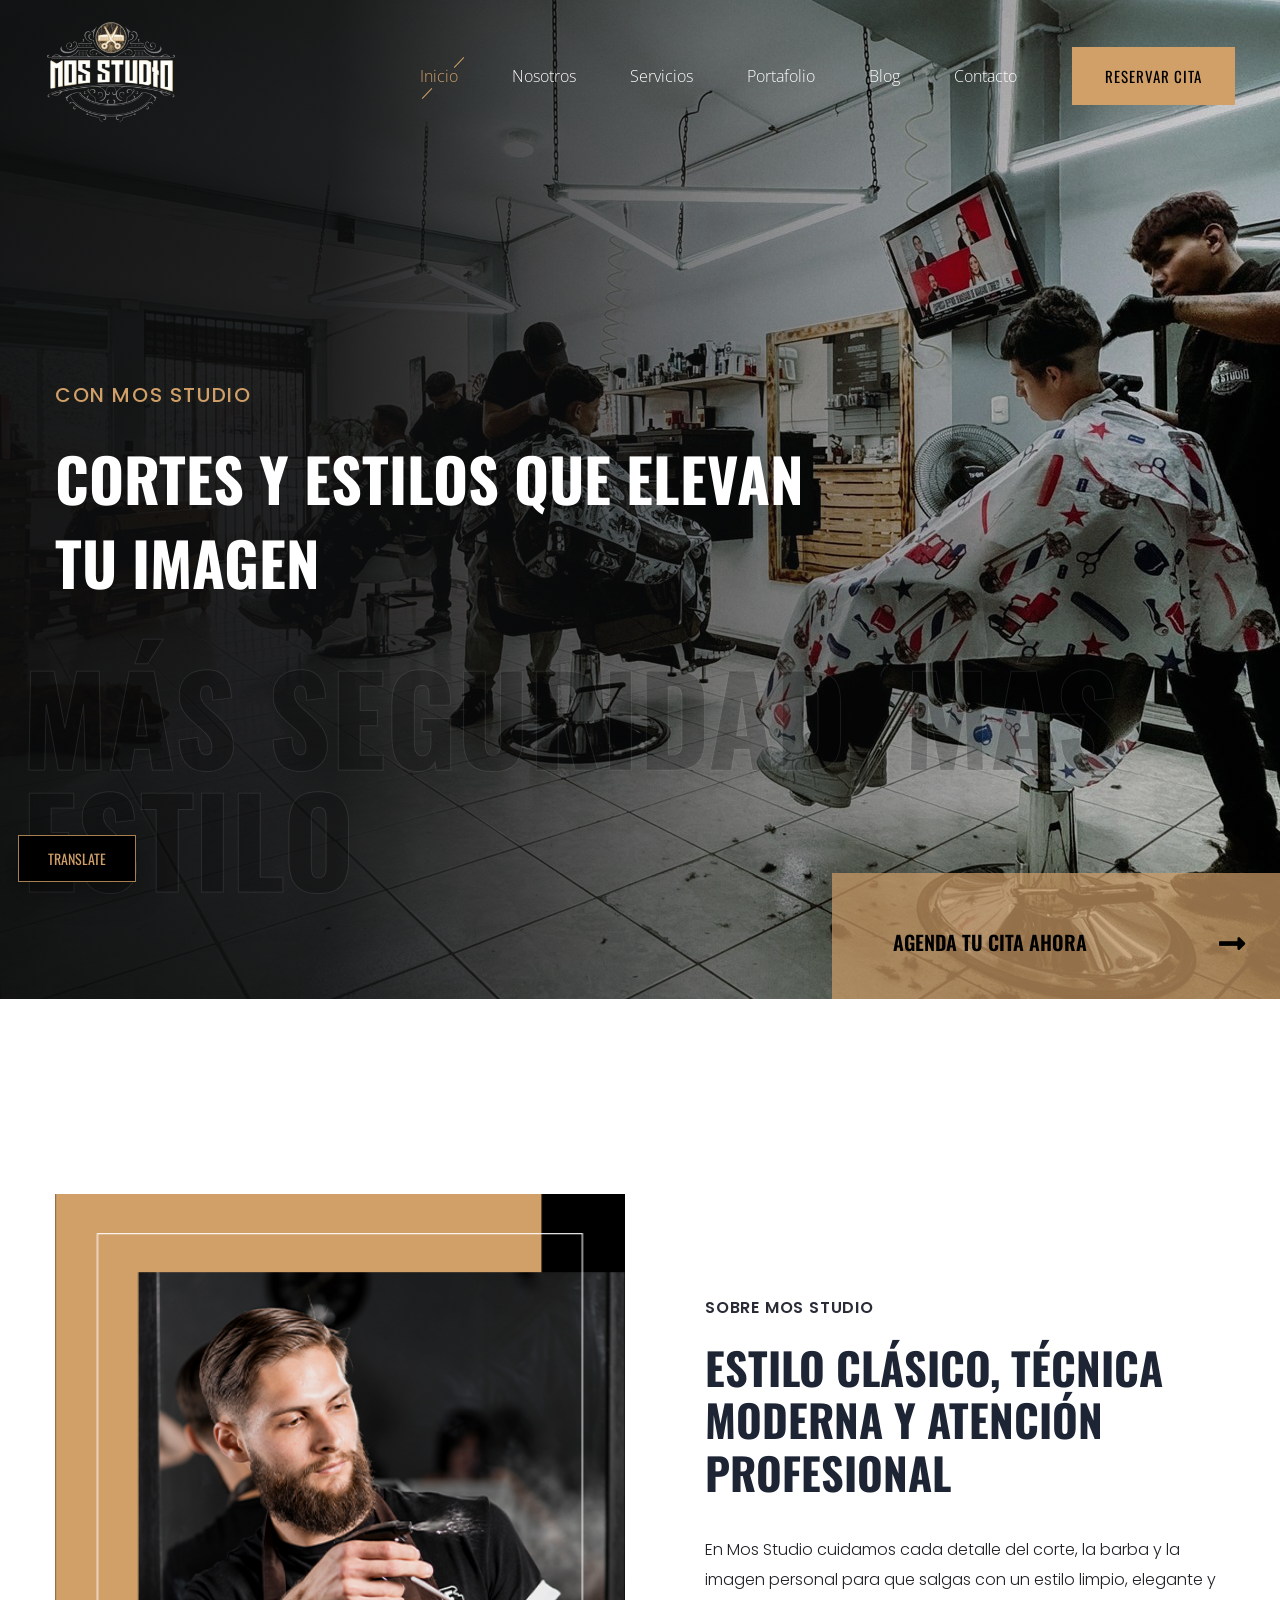
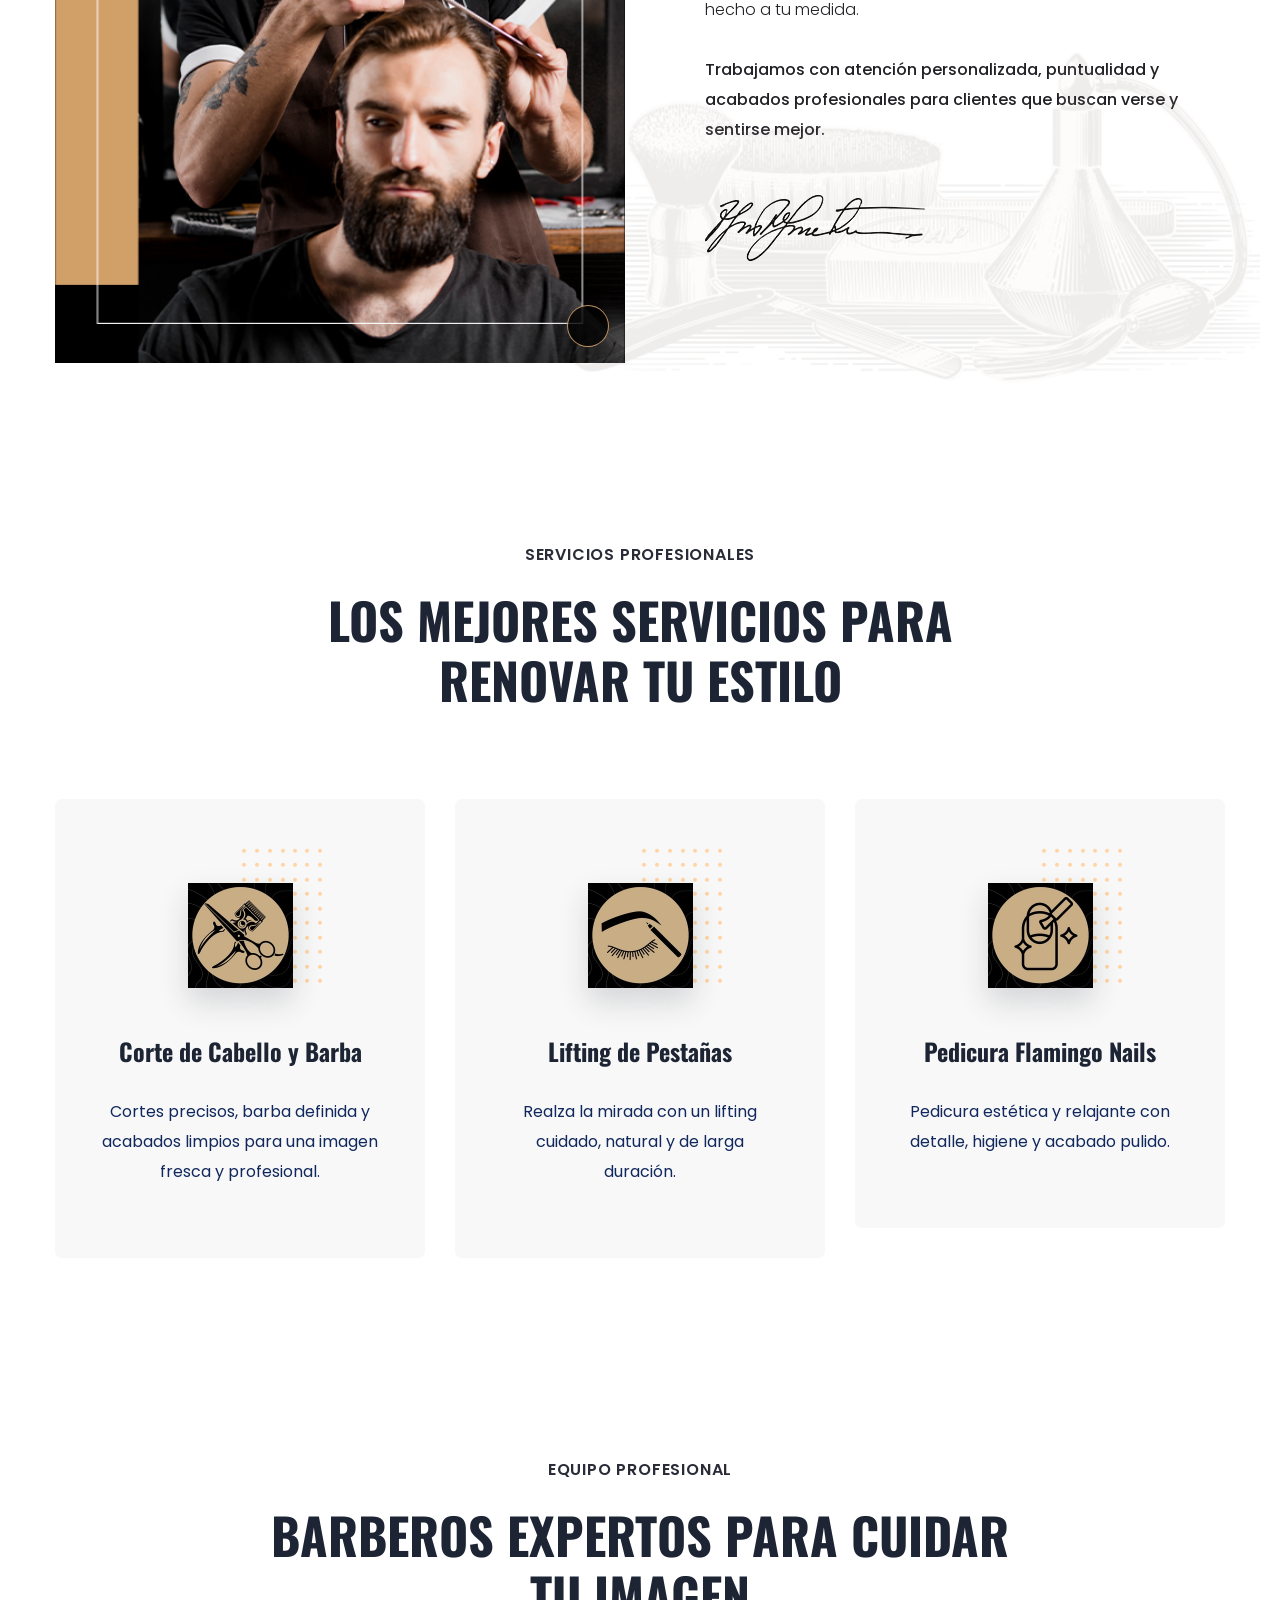
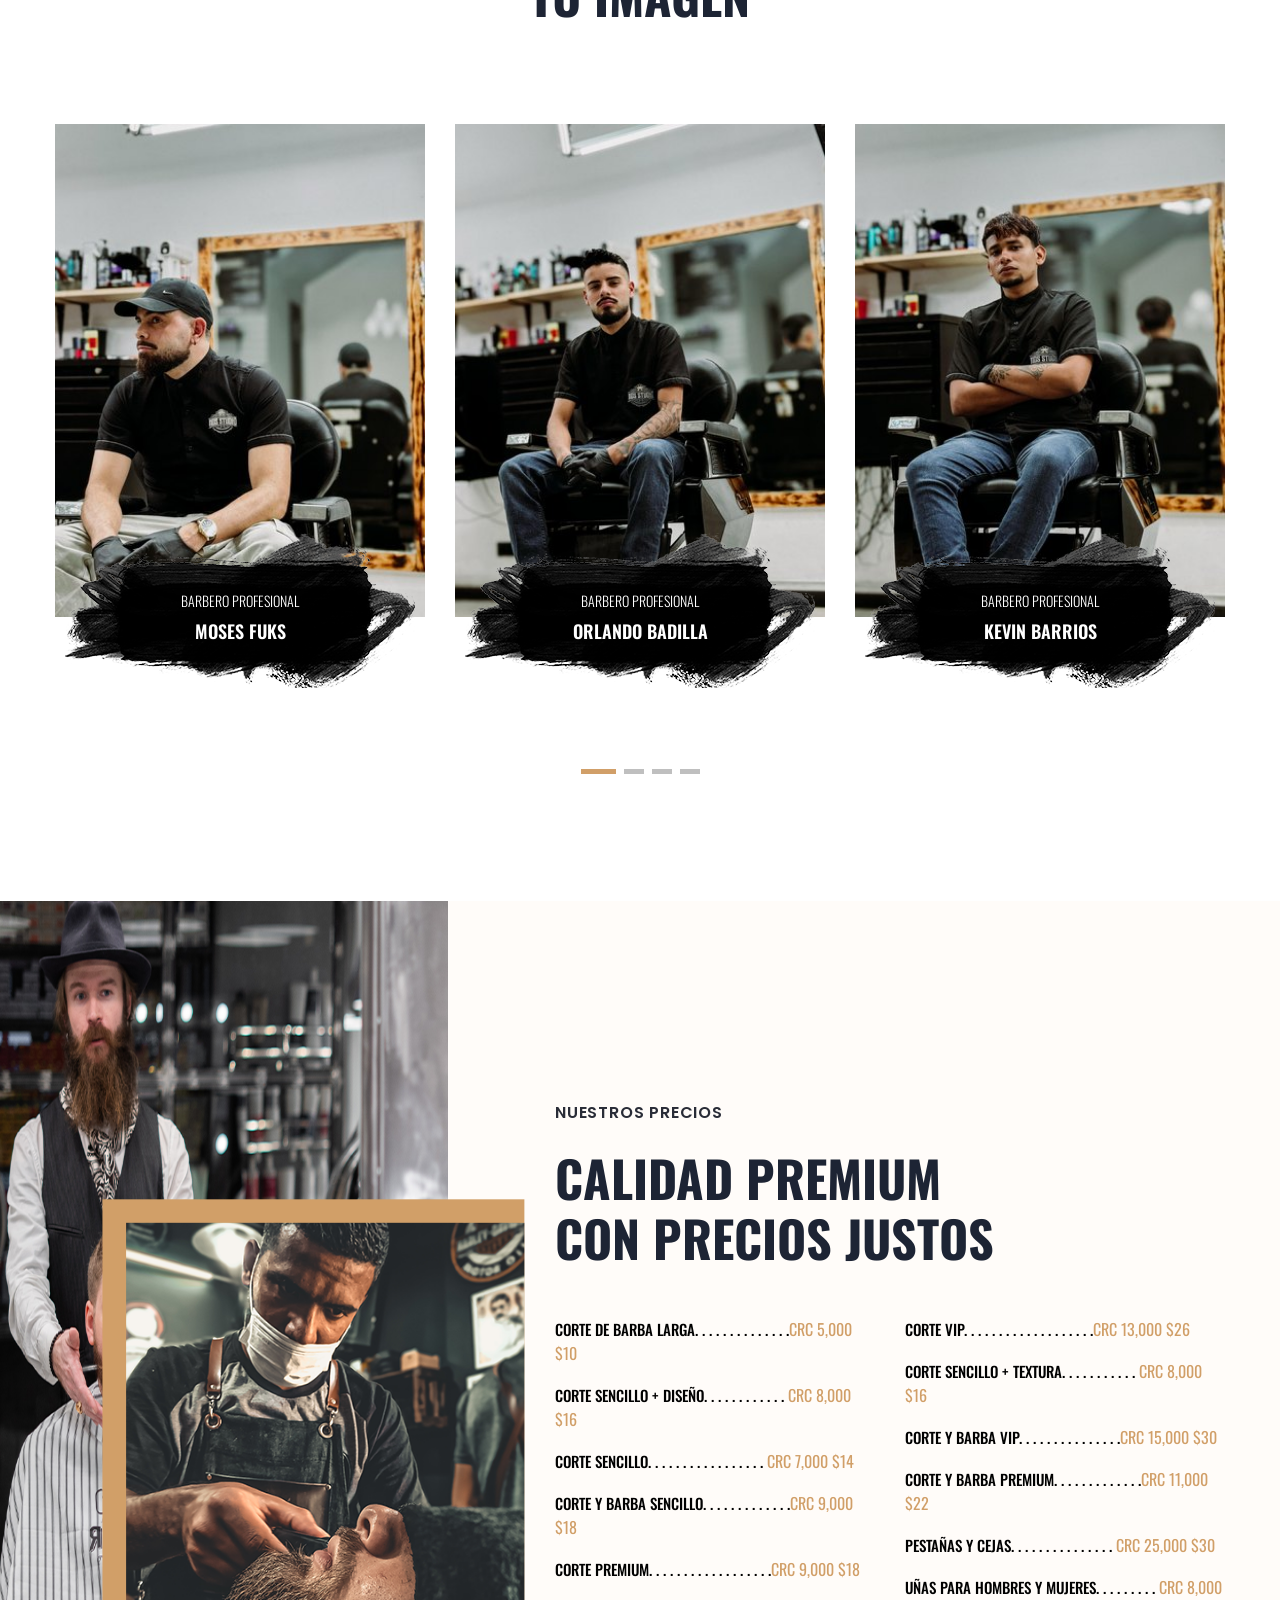
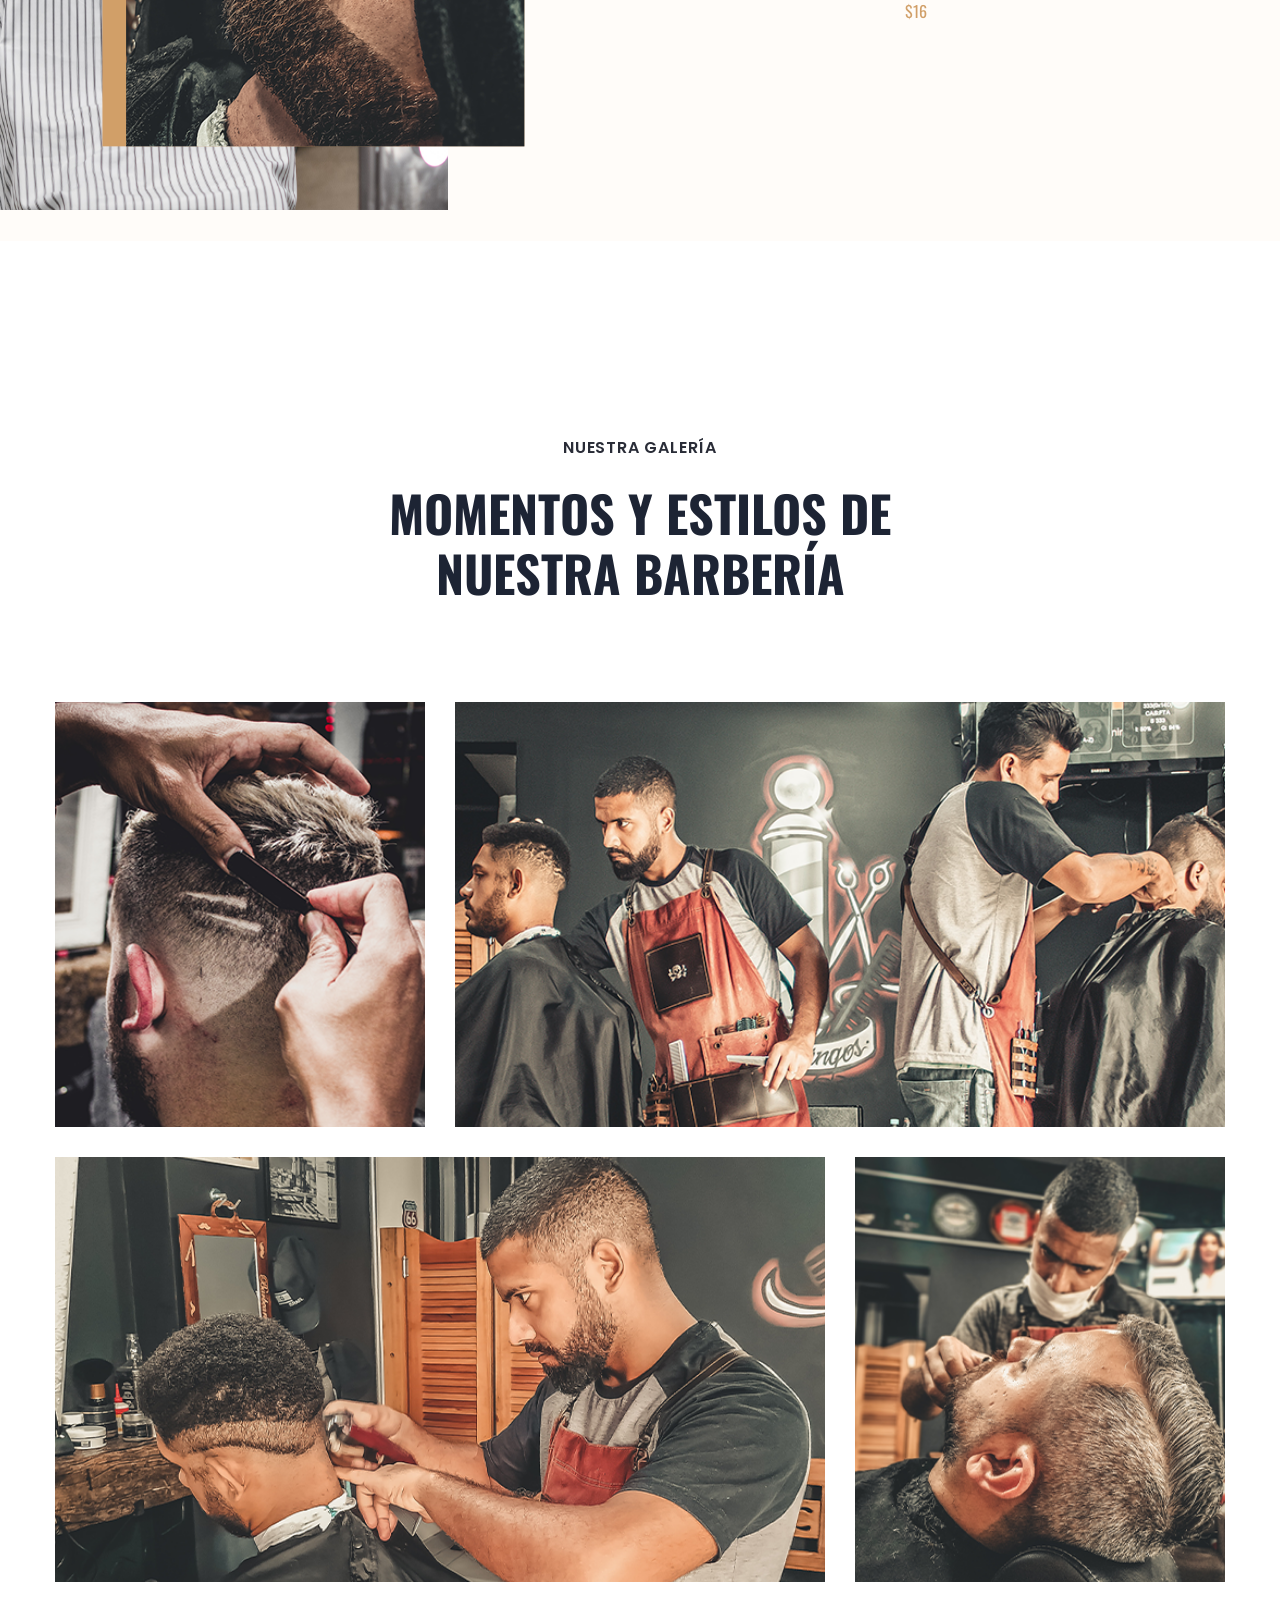
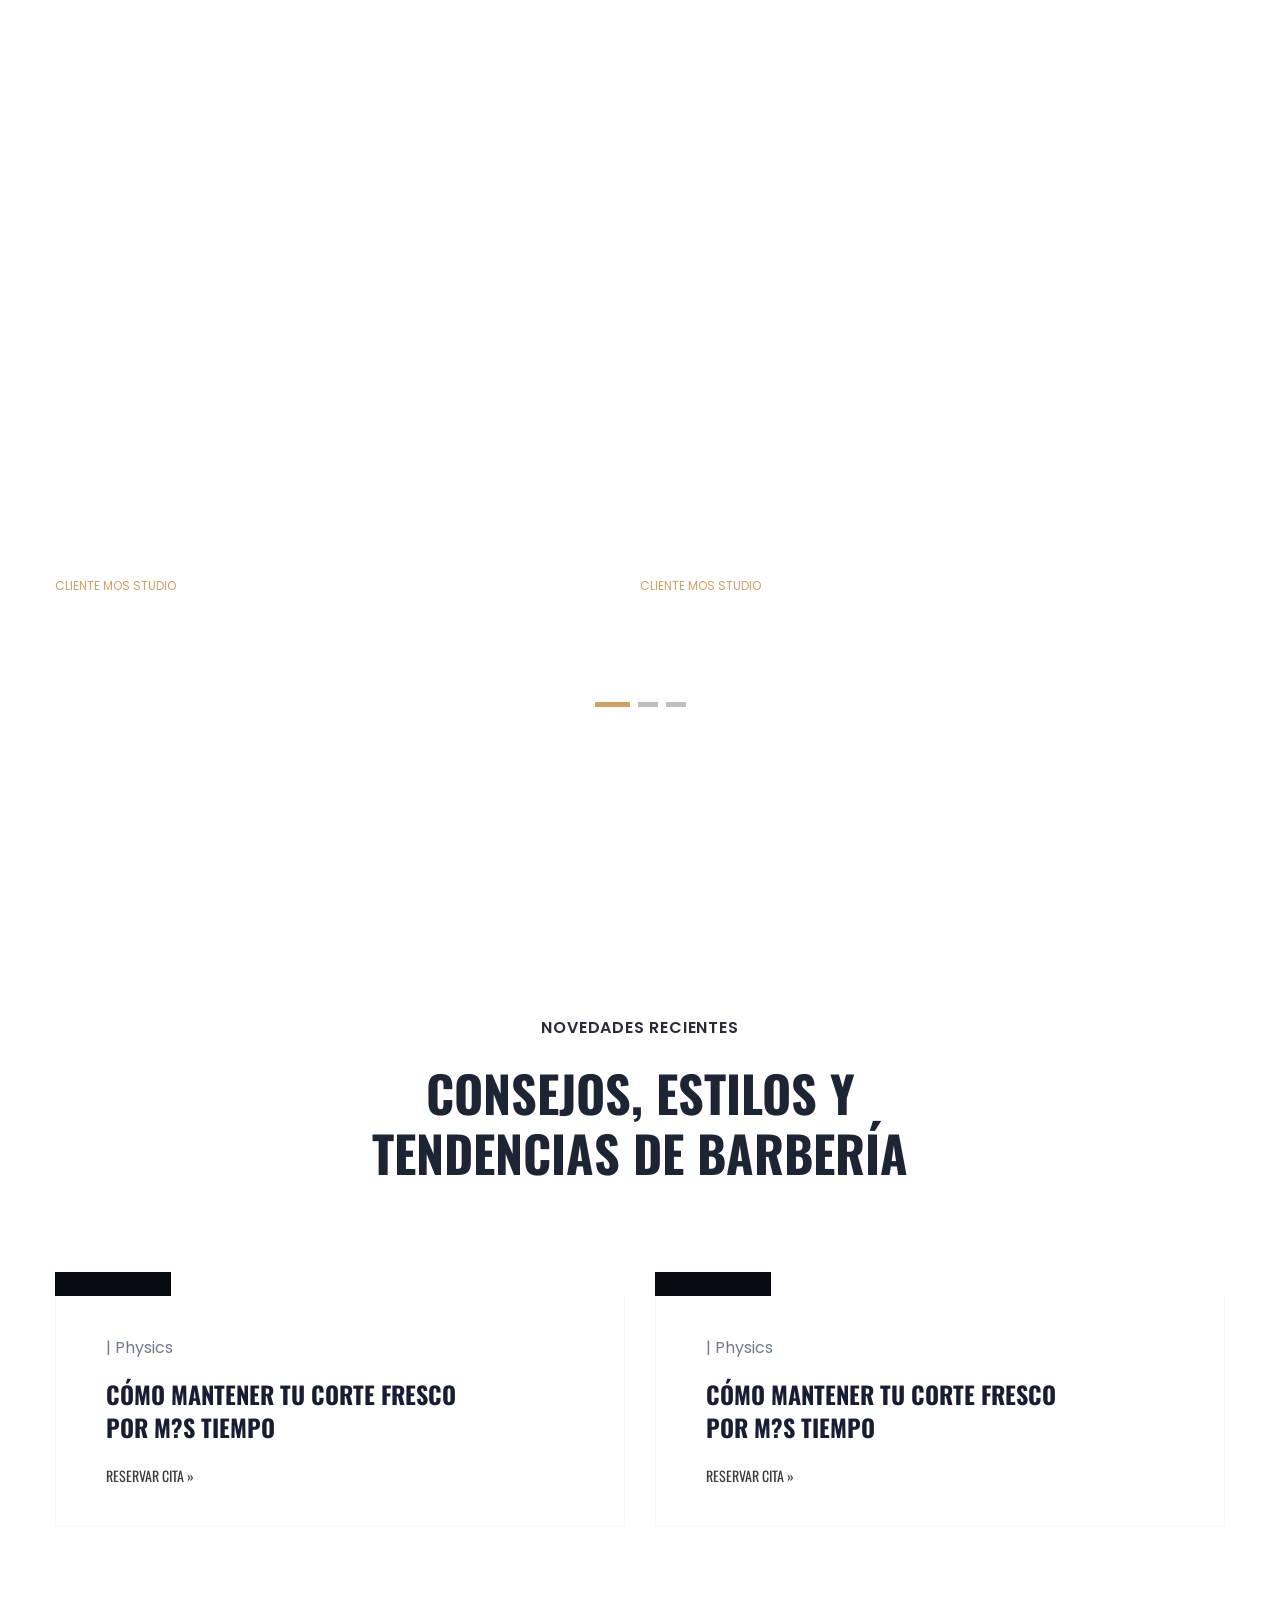
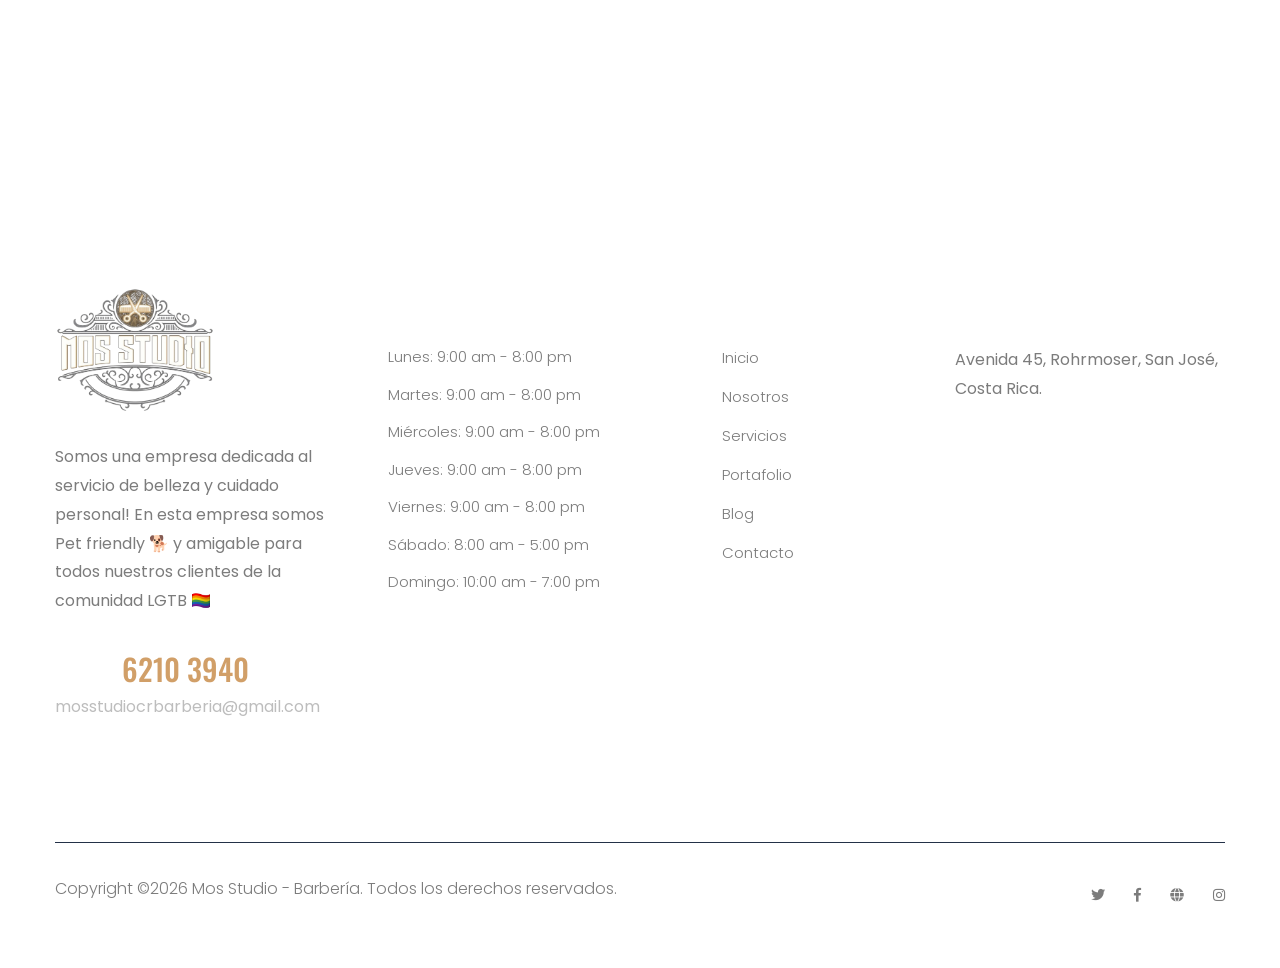
==== index.html @ cc60e372 "Reorder pricing list items in index.html" ====
<!doctype html>
<html class="no-js" lang="es">
<head>
    <meta charset="utf-8">
    <meta http-equiv="x-ua-compatible" content="ie=edge">
    <title>Mos Studio - Barbería</title>
    <meta name="description" content="">
    <meta name="viewport" content="width=device-width, initial-scale=1">
    <link rel="manifest" href="site.webmanifest">
    <link rel="icon" type="image/png" href="assets/img/favicon.png">

	<!-- CSS here -->
	<link rel="stylesheet" href="assets/css/bootstrap.min.css">
	<link rel="stylesheet" href="assets/css/owl.carousel.min.css">
	<link rel="stylesheet" href="assets/css/slicknav.css">
    <link rel="stylesheet" href="assets/css/flaticon.css">
    <link rel="stylesheet" href="assets/css/gijgo.css">
    <link rel="stylesheet" href="assets/css/animate.min.css">
    <link rel="stylesheet" href="assets/css/animated-headline.css">
	<link rel="stylesheet" href="assets/css/magnific-popup.css">
	<link rel="stylesheet" href="assets/css/fontawesome-all.min.css">
	<link rel="stylesheet" href="assets/css/themify-icons.css">
	<link rel="stylesheet" href="assets/css/slick.css">
	<link rel="stylesheet" href="assets/css/nice-select.css">
	<link rel="stylesheet" href="assets/css/style.css">
    <link rel="stylesheet" href="assets/css/mos-brand.css">
</head>
<body>
    <!-- ? Preloader Start -->
    <div id="preloader-active">
        <div class="preloader d-flex align-items-center justify-content-center">
            <div class="preloader-inner position-relative">
                <div class="preloader-circle"></div>
                <div class="preloader-img pere-text">
                    <img src="assets/img/logo/loder.png" alt="Mos Studio">
                </div>
            </div>
        </div>
    </div>
    <!-- Preloader Start -->
    <header>
        <!--? Header Start -->
        <div class="header-area header-transparent pt-20">
            <div class="main-header header-sticky">
                <div class="container-fluid">
                    <div class="row align-items-center">
                        <!-- Logo -->
                        <div class="col-xl-2 col-lg-2 col-md-1">
                            <div class="logo">
                                <a href="index.html"><img src="assets/img/logo/logo.png" alt="Mos Studio"></a>
                            </div>
                        </div>
                        <div class="col-xl-10 col-lg-10 col-md-10">
                            <div class="menu-main d-flex align-items-center justify-content-end">
                                <!-- Main-menu -->
                                <div class="main-menu f-right d-none d-lg-block">
                                    <nav>
                                        <ul id="navigation">
                                            <li class="active"><a href="index.html">Inicio</a></li>
                                            <li><a href="about.html">Nosotros</a></li>
                                            <li><a href="services.html">Servicios</a></li>
                                            <li><a href="portfolio.html">Portafolio</a></li>
                                            <li><a href="blog.html">Blog</a></li>
                                            <li><a href="contact.html">Contacto</a></li>
                                        </ul>
                                    </nav>
                                </div>
                                <div class="header-right-btn f-right d-none d-lg-block ml-30">
                                    <a href="https://wa.me/c/50662103940" class="btn header-btn" target="_blank" rel="noopener noreferrer">Reservar cita</a>
                                </div>
                            </div>
                        </div>   
                        <!-- Mobile Menu -->
                        <div class="col-12">
                            <div class="mobile_menu d-block d-lg-none"></div>
                        </div>
                    </div>
                </div>
            </div>
        </div>
        <!-- Header End -->
    </header>
    <main>
        <!--? slider Area Start-->
        <div class="slider-area position-relative fix">
            <div class="slider-active">
                <!-- Single Slider -->
                <div class="single-slider slider-height d-flex align-items-center mos-hero-slide mos-hero-slide--one">
                    <div class="container">
                        <div class="row">
                            <div class="col-xl-8 col-lg-9 col-md-11 col-sm-10">
                                <div class="hero__caption">
                                    <span data-animation="fadeInUp" data-delay="0.2s">con Mos Studio</span>
                                    <h1 data-animation="fadeInUp" data-delay="0.5s">Cortes y estilos que elevan tu imagen</h1>
                                </div>
                            </div>
                        </div>
                    </div>          
                </div>
                <!-- Single Slider -->
                <div class="single-slider slider-height d-flex align-items-center mos-hero-slide mos-hero-slide--two">
                    <div class="container">
                        <div class="row">
                            <div class="col-xl-8 col-lg-9 col-md-11 col-sm-10">
                                <div class="hero__caption">
                                    <span data-animation="fadeInUp" data-delay="0.2s">con Mos Studio</span>
                                    <h1 data-animation="fadeInUp" data-delay="0.5s">Profesionales para Caballeros y Damas</h1>
                                </div>
                            </div>
                        </div>
                    </div>          
                </div>
            </div>
            <!-- stroke Text -->
            <div class="stock-text">
                <h2>Más seguridad, más estilo</h2>
                <h2>Más seguridad, más estilo</h2>
            </div>
             <!-- Arrow -->
             <div class="thumb-content-box">
                <div class="thumb-content">
                    <h3>agenda tu cita ahora</h3>
                    <a href="https://wa.me/c/50662103940" target="_blank" rel="noopener noreferrer" aria-label="Ver catálogo de Mos Studio en WhatsApp"> <i class="fas fa-long-arrow-alt-right"></i></a>
                </div>
            </div>
        </div>
        <!-- slider Area End-->
        <!--? Nosotros Area Start -->
        <section class="about-area section-padding30 position-relative">
            <div class="container">
                <div class="row align-items-center">
                    <div class="col-lg-6 col-md-11">
                        <!-- about-img -->
                        <div class="about-img mos-about-video-frame">
                            <video class="mos-about-video" data-mos-about-video autoplay muted loop playsinline preload="metadata" poster="assets/img/gallery/about.png" aria-label="Video de Mos Studio Barber Shop">
                                <source src="assets/video/mos-web.mp4" type="video/mp4">
                                Tu navegador no soporta video HTML5.
                            </video>
                            <button class="mos-about-video__audio" data-mos-audio-toggle type="button" aria-label="Activar audio del video" aria-pressed="false" title="Activar audio">
                                <i class="fas fa-volume-mute" aria-hidden="true"></i>
                            </button>
                        </div>
                    </div>
                    <div class="col-lg-6 col-md-12">
                        <div class="about-caption">
                            <!-- Section Tittle -->
                            <div class="section-tittle section-tittle3 mb-35">
                                <span>Sobre Mos Studio</span>
                                <h2>Estilo clásico, técnica moderna y atención profesional</h2>
                            </div>
                            <p class="mb-30 pera-bottom">En Mos Studio cuidamos cada detalle del corte, la barba y la imagen personal para que salgas con un estilo limpio, elegante y hecho a tu medida.</p>
                            <p class="pera-top mb-50">Trabajamos con atención personalizada, puntualidad y acabados profesionales para clientes que buscan verse y sentirse mejor.</p>
                            <img src="assets/img/gallery/signature.png" alt="">
                        </div>
                    </div>
                </div>
            </div>
            <!-- Nosotros Shape -->
            <div class="about-shape">
                <img src="assets/img/gallery/about-shape.png" alt="">
            </div>
        </section>
        <!-- Nosotros-2 Area End -->
        <!--? Servicios Area Start -->
        <section class="service-area pb-170">
            <div class="container">
                <!-- Section Tittle -->
                <div class="row d-flex justify-content-center">
                    <div class="col-xl-7 col-lg-8 col-md-11 col-sm-11">
                        <div class="section-tittle text-center mb-90">
                            <span>Servicios Profesionales</span>
                            <h2>Los mejores servicios para renovar tu estilo</h2>
                        </div>
                    </div>
                </div>
                <!-- Section caption -->
                <div class="row">
                    <div class="col-xl-4 col-lg-4 col-md-6">
                        <div class="services-caption text-center mb-30">
                            <div class="service-icon">
                                <img class="mos-service-icon-img" src="assets/img/services/servicio-corte-barba.jpg" alt="Icono de corte de cabello y barba" loading="lazy" decoding="async">
                            </div> 
                            <div class="service-cap">
                                <h4><a href="#">Corte de Cabello y Barba</a></h4>
                                <p>Cortes precisos, barba definida y acabados limpios para una imagen fresca y profesional.</p>
                            </div>
                        </div>
                    </div>
                    <div class="col-xl-4 col-lg-4 col-md-6">
                        <div class="services-caption active text-center mb-30">
                            <div class="service-icon">
                                <img class="mos-service-icon-img" src="assets/img/services/servicio-lifting-pestanas.jpg" alt="Icono de lifting de pestañas" loading="lazy" decoding="async">
                            </div> 
                            <div class="service-cap">
                                <h4><a href="#">Lifting de Pestañas</a></h4>
                                <p>Realza la mirada con un lifting cuidado, natural y de larga duración.</p>
                            </div>
                        </div>
                    </div> 
                    <div class="col-xl-4 col-lg-4 col-md-6">
                        <div class="services-caption text-center mb-30">
                            <div class="service-icon">
                                <img class="mos-service-icon-img" src="assets/img/services/servicio-pedicura-flamingo.jpg" alt="Icono de pedicura Flamingo Nails" loading="lazy" decoding="async">
                            </div> 
                            <div class="service-cap">
                                <h4><a href="#">Pedicura Flamingo Nails</a></h4>
                                <p>Pedicura estética y relajante con detalle, higiene y acabado pulido.</p>
                            </div>
                        </div>
                    </div>
                </div>
            </div>
        </section>
        <!-- Servicios Area End -->
        <!--? Team Start -->
        <div class="team-area pb-180">
            <div class="container">
                <!-- Section Tittle -->
                <div class="row justify-content-center">
                    <div class="col-xl-8 col-lg-8 col-md-11 col-sm-11">
                        <div class="section-tittle text-center mb-100">
                            <span>Equipo Profesional</span>
                            <h2>Barberos expertos para cuidar tu imagen</h2>
                        </div>
                    </div>
                </div>
                <div class="row team-active dot-style">
                    <!-- single Tem -->
                    <div class="col-xl-4 col-lg-4 col-md-6 col-sm-6">
                        <div class="single-team mb-80 text-center">
                            <div class="team-img">
                                <img src="assets/img/team/moses.jpg" alt="Moses, barbero profesional de Mos Studio" loading="lazy" decoding="async">
                            </div>
                            <div class="team-caption">
                                <span>Barbero Profesional</span>
                                <h3><a href="#">Moses Fuks</a></h3>
                            </div>
                        </div>
                    </div>
                    <div class="col-xl-4 col-lg-4 col-md-6 col-sm-6">
                        <div class="single-team mb-80 text-center">
                            <div class="team-img">
                                <img src="assets/img/team/orlando.jpg" alt="Orlando, barbero profesional de Mos Studio" loading="lazy" decoding="async">
                            </div>
                            <div class="team-caption">
                                <span>Barbero Profesional</span>
                                <h3><a href="#">Orlando Badilla</a></h3>
                            </div>
                        </div>
                    </div>
                    <div class="col-xl-4 col-lg-4 col-md-6 col-sm-6">
                        <div class="single-team mb-80 text-center">
                            <div class="team-img">
                                <img src="assets/img/team/kevin.jpg" alt="Kevin, barbero profesional de Mos Studio" loading="lazy" decoding="async">
                            </div>
                            <div class="team-caption">
                                <span>Barbero Profesional</span>
                                <h3><a href="#">Kevin Barrios</a></h3>
                            </div>
                        </div>
                    </div>
                    <div class="col-xl-4 col-lg-4 col-md-6 col-sm-6">
                        <div class="single-team mb-80 text-center">
                            <div class="team-img">
                                <img src="assets/img/team/nala.jpg" alt="Nala, mascota oficial de Mos Studio" loading="lazy" decoding="async">
                            </div>
                            <div class="team-caption">
                                <span>Mascota Oficial</span>
                                <h3><a href="#">Nala</a></h3>
                            </div>
                        </div>
                    </div>
                </div>
            </div>
        </div>
        <!-- Team End -->
        <!-- Best Pricing Area Start -->
        <div class="best-pricing section-padding2 position-relative">
            <div class="container">
                <div class="row justify-content-end">
                    <div class="col-xl-7 col-lg-7">
                        <div class="section-tittle mb-50">
                            <span>Nuestros Precios</span>
                            <h2>Calidad premium<br> con precios justos</h2>
                        </div>
                        <!-- Pricing  -->
                        <div class="row">
                            <div class="col-lg-6 col-md-6 col-sm-6">
                                <div class="pricing-list">
                                    <ul>
                                        <li>Corte de barba larga. . . . . . . . . . . . . .<span>CRC 5,000 $10</span></li>
                                        <li>Corte sencillo + diseño. . . . . . . . . . . .  <span>CRC 8,000 $16</span></li>
                                        <li>Corte sencillo. . . . . . . . . . . . . . . . . <span>CRC 7,000 $14</span></li>
                                        <li>Corte y barba sencillo. . . . . . . . . . . .  .<span>CRC 9,000 $18</span></li>
                                        <li>Corte Premium. . . . . . . . . . . . . . . . . .<span>CRC 9,000 $18</span></li>                                        
                                    </ul>
                                </div>
                            </div>
                            <div class="col-lg-6 col-md-6 col-sm-6">
                                <div class="pricing-list">
                                    <ul>
                                        <li>Corte VIP. . . . . . . . . . . . . . . . . . .<span>CRC 13,000 $26</span></li>
                                        <li>Corte sencillo + textura. . . . . . . . . . . <span>CRC 8,000 $16</span></li>
										<li>Corte y barba VIP. . . . . . . . . . . . . . .<span>CRC 15,000 $30</span></li>
										<li>Corte y barba Premium. . . . . . . . . . . . .<span>CRC 11,000 $22</span></li>
										<li>Pestañas y Cejas. . . . . . . . . . . . . . . <span>CRC 25,000 $30</span></li>
										<li>Uñas para Hombres y Mujeres. . . . . . . . . <span>CRC 8,000 $16</span></li>
                                    </ul>
                                </div>
                            </div>
                        </div>
                    </div>
                </div>
            </div>
            <!-- pricing img -->
            <div class="pricing-img">
                <img class="pricing-img1" src="assets/img/gallery/pricing1.png" alt="">
                <img class="pricing-img2" src="assets/img/gallery/pricing2.png" alt="">
            </div>
        </div>
        <!-- Best Pricing Area End -->
        <!--? Gallery Area Start -->
        <div class="gallery-area section-padding30">
            <div class="container">
                <!-- Section Tittle -->
                <div class="row justify-content-center">
                    <div class="col-xl-6 col-lg-7 col-md-9 col-sm-10">
                        <div class="section-tittle text-center mb-100">
                            <span>nuestra galería</span>
                            <h2>momentos y estilos de nuestra barbería</h2>
                        </div>
                    </div>
                </div>
                <div class="row">
                    <div class="col-lg-4 col-md-6 col-sm-6">
                        <div class="box snake mb-30">
                            <div class="gallery-img " style="background-image: url(assets/img/gallery/gallery1.png);"></div>
                            <div class="overlay"></div>
                        </div>
                    </div>
                    <div class="col-lg-8 col-md-6 col-sm-6">
                        <div class="box snake mb-30">
                            <div class="gallery-img " style="background-image: url(assets/img/gallery/gallery2.png);"></div>
                            <div class="overlay"></div>
                        </div>
                    </div>
                    <div class="col-lg-8 col-md-6 col-sm-6">
                        <div class="box snake mb-30">
                            <div class="gallery-img " style="background-image: url(assets/img/gallery/gallery3.png);"></div>
                            <div class="overlay"></div>
                        </div>
                    </div>
                    <div class="col-lg-4 col-md-6 col-sm-6">
                        <div class="box snake mb-30">
                            <div class="gallery-img " style="background-image: url(assets/img/gallery/gallery4.png);"></div>
                            <div class="overlay"></div>
                        </div>
                    </div>
                </div>
            </div>
        </div>
        <!-- Gallery Area End -->
        <!-- Corte Details Start -->
        <div class="cut-details section-bg section-padding2" data-background="assets/img/gallery/section_bg02.png">
           <div class="container">
            <div class="cut-active dot-style">
                <div class="single-cut">
                    <div class="cut-icon mb-20">
                        <svg xmlns="http://www.w3.org/2000/svg" xmlns:xlink="http://www.w3.org/1999/xlink" width="50px" height="50px">
                            <image  x="0px" y="0px" width="50px" height="50px"  xlink:href="[data-uri]" />
                        </svg>
                    </div>
                    <div class="cut-descriptions">
                        <p>Excelente atención, ambiente cómodo y resultados que se notan desde el primer corte. Una barbería para volver.</p>
                        <span>CLIENTE MOS STUDIO</span>
                    </div>
                </div>
                <div class="single-cut">
                    <div class="cut-icon mb-20">
                        <svg xmlns="http://www.w3.org/2000/svg" xmlns:xlink="http://www.w3.org/1999/xlink" width="50px" height="50px">
                            <image  x="0px" y="0px" width="50px" height="50px"  xlink:href="[data-uri]" />
                        </svg>
                    </div>
                    <div class="cut-descriptions">
                        <p>Excelente atención, ambiente cómodo y resultados que se notan desde el primer corte. Una barbería para volver.</p>
                        <span>CLIENTE MOS STUDIO</span>
                    </div>
                </div>
                <div class="single-cut">
                    <div class="cut-icon mb-20">
                        <svg xmlns="http://www.w3.org/2000/svg" xmlns:xlink="http://www.w3.org/1999/xlink" width="50px" height="50px">
                            <image  x="0px" y="0px" width="50px" height="50px"  xlink:href="[data-uri]" />
                        </svg>
                    </div>
                    <div class="cut-descriptions">
                        <p>Excelente atención, ambiente cómodo y resultados que se notan desde el primer corte. Una barbería para volver.</p>
                        <span>CLIENTE MOS STUDIO</span>
                    </div>
                </div>
            </div>
           </div>
        </div>
        <!-- Corte Details End -->
        <!--? Blog Area Start -->
        <section class="home-blog-area section-padding30">
            <div class="container">
                <!-- Section Tittle -->
                <div class="row justify-content-center">
                    <div class="col-xl-6 col-lg-7 col-md-10 col-sm-10">
                        <div class="section-tittle text-center mb-90">
                            <span>novedades recientes</span>
                            <h2>Consejos, estilos y tendencias de barbería</h2>
                        </div>
                    </div>
                </div>
                <div class="row">
                    <div class="col-xl-6 col-lg-6 col-md-6">
                        <div class="home-blog-single mb-30">
                            <div class="blog-img-cap">
                                <div class="blog-img">
                                    <img src="assets/img/gallery/home-blog1.png" alt="">
                                    <!-- Blog date -->
                                    <div class="blog-date text-center">
                                        <span>24</span>
                                        <p>Ahora</p>
                                    </div>
                                </div>
                                <div class="blog-cap">
                                    <p>|   Physics</p>
                                    <h3><a href="blog_details.html">Cómo mantener tu corte fresco por m?s tiempo</a></h3>
                                    <a href="https://wa.me/c/50662103940" class="more-btn" target="_blank" rel="noopener noreferrer">Reservar cita »</a>
                                </div>
                            </div>
                        </div>
                    </div>
                    <div class="col-xl-6 col-lg-6 col-md-6">
                        <div class="home-blog-single mb-30">
                            <div class="blog-img-cap">
                                <div class="blog-img">
                                    <img src="assets/img/gallery/home-blog2.png" alt="">
                                    <!-- Blog date -->
                                    <div class="blog-date text-center">
                                        <span>24</span>
                                        <p>Ahora</p>
                                    </div>
                                </div>
                                <div class="blog-cap">
                                    <p>|   Physics</p>
                                    <h3><a href="blog_details.html">Cómo mantener tu corte fresco por m?s tiempo</a></h3>
                                    <a href="https://wa.me/c/50662103940" class="more-btn" target="_blank" rel="noopener noreferrer">Reservar cita »</a>
                                </div>
                            </div>
                        </div>
                    </div>
                </div>
            </div>
        </section>
        <!-- Blog Area End -->
    </main>
    <footer>
        <!--? Footer Start-->
        <div class="footer-area section-bg" data-background="assets/img/gallery/footer_bg.png">
            <div class="container">
                <div class="footer-top footer-padding">
                    <div class="row d-flex justify-content-between">
                        <div class="col-xl-3 col-lg-4 col-md-5 col-sm-8">
                            <div class="single-footer-caption mb-50">
                                <!-- logo -->
                                <div class="footer-logo">
                                    <a href="index.html"><img src="assets/img/logo/logo2_footer.png" alt="Mos Studio"></a>
                                </div>
                                <div class="footer-tittle mos-footer-info">
                                    <div class="footer-pera">
                                        <p class="info1">Somos una empresa dedicada al servicio de belleza y cuidado personal! En esta empresa somos Pet friendly &#128021; y amigable para todos nuestros clientes de la comunidad LGTB &#127987;&#65039;&#8205;&#127752;</p>
                                    </div>
                                </div>
                                <div class="footer-number mos-footer-contact">
                                    <h4><a href="tel:+50662103940"><span>+506 </span>6210 3940</a></h4>
                                    <p><a href="mailto:mosstudiocrbarberia@gmail.com">mosstudiocrbarberia@gmail.com</a></p>
                                </div>
                            </div>
                        </div>
                        <div class="col-xl-3 col-lg-3 col-md-4 col-sm-6">
                            <div class="single-footer-caption mb-50">
                                <div class="footer-tittle mos-footer-list">
                                    <h4>Horarios</h4>
                                    <ul>
                                        <li><span>Lunes: 9:00 am - 8:00 pm</span></li>
                                        <li><span>Martes: 9:00 am - 8:00 pm</span></li>
                                        <li><span>Miércoles: 9:00 am - 8:00 pm</span></li>
                                        <li><span>Jueves: 9:00 am - 8:00 pm</span></li>
                                        <li><span>Viernes: 9:00 am - 8:00 pm</span></li>
                                        <li><span>Sábado: 8:00 am - 5:00 pm</span></li>
                                        <li><span>Domingo: 10:00 am - 7:00 pm</span></li>
                                    </ul>
                                </div>
                            </div>
                        </div>
                        <div class="col-xl-2 col-lg-2 col-md-3 col-sm-5">
                            <div class="single-footer-caption mb-50">
                                <div class="footer-tittle">
                                    <h4>Menú</h4>
                                    <ul>
                                        <li><a href="index.html">Inicio</a></li>
                                        <li><a href="about.html">Nosotros</a></li>
                                        <li><a href="services.html">Servicios</a></li>
                                        <li><a href="portfolio.html">Portafolio</a></li>
                                        <li><a href="blog.html">Blog</a></li>
                                        <li><a href="contact.html">Contacto</a></li>
                                    </ul>
                                </div>
                            </div>
                        </div>
                        <div class="col-xl-3 col-lg-3 col-md-5 col-sm-7">
                            <div class="single-footer-caption mb-50">
                                <div class="footer-tittle mos-footer-location">
                                    <h4>Ubicación</h4>
                                    <div class="footer-pera">
                                        <p class="info1">Avenida 45, Rohrmoser, San José, Costa Rica.</p>
                                    </div>
                                </div>
                            </div>
                        </div>
                    </div>
                </div>
                <div class="footer-bottom">
                    <div class="row d-flex justify-content-between align-items-center">
                        <div class="col-xl-9 col-lg-8">
                            <div class="footer-copy-right">
                                <p><!-- Link back to Colorlib can't be removed. Template is licensed under CC BY 3.0. -->
  Copyright &copy;<script>document.write(new Date().getFullYear());</script> Mos Studio - Barbería. Todos los derechos reservados.
  <!-- Link back to Colorlib can't be removed. Template is licensed under CC BY 3.0. --></p>
                            </div>
                        </div>
                        <div class="col-xl-3 col-lg-4">
                            <!-- Footer Social -->
                            <div class="footer-social f-right">
                                <a href="#"><i class="fab fa-twitter"></i></a>
                                <a href="https://www.facebook.com/sai4ull"><i class="fab fa-facebook-f"></i></a>
                                <a href="#"><i class="fas fa-globe"></i></a>
                                <a href="#"><i class="fab fa-instagram"></i></a>
                            </div>
                        </div>
                    </div>
                </div>
            </div>
        </div>
        <!-- Footer End-->
    </footer>
    <div class="mos-translate" aria-label="Traductor de idiomas">
        <button class="mos-translate__button" type="button" aria-expanded="false" aria-controls="mos-translate-panel">Translate</button>
        <div class="mos-translate__panel" id="mos-translate-panel">
            <span class="mos-translate__label">Selecciona idioma</span>
            <div id="google_translate_element"></div>
        </div>
    </div>

    <!-- Scroll Up -->
    <div id="back-top" >
        <a title="Volver arriba" href="#"> <i class="fas fa-level-up-alt"></i></a>
    </div>

    <!-- JS here -->

    <script src="./assets/js/vendor/modernizr-3.5.0.min.js"></script>
    <!-- Jquery, Popper, Bootstrap -->
    <script src="./assets/js/vendor/jquery-1.12.4.min.js"></script>
    <script src="./assets/js/popper.min.js"></script>
    <script src="./assets/js/bootstrap.min.js"></script>
    <!-- Jquery Mobile Menu -->
    <script src="./assets/js/jquery.slicknav.min.js"></script>

    <!-- Jquery Slick , Owl-Carousel Plugins -->
    <script src="./assets/js/owl.carousel.min.js"></script>
    <script src="./assets/js/slick.min.js"></script>
    <!-- One Page, Animated-HeadLin -->
    <script src="./assets/js/wow.min.js"></script>
    <script src="./assets/js/animated.headline.js"></script>
    <script src="./assets/js/jquery.magnific-popup.js"></script>

    <!-- Date Picker -->
    <script src="./assets/js/gijgo.min.js"></script>
    <!-- Nice-select, sticky -->
    <script src="./assets/js/jquery.nice-select.min.js"></script>
    <script src="./assets/js/jquery.sticky.js"></script>
    
    <!-- counter , waypoint,Hover Direction -->
    <script src="./assets/js/jquery.counterup.min.js"></script>
    <script src="./assets/js/waypoints.min.js"></script>
    <script src="./assets/js/jquery.countdown.min.js"></script>
    <script src="./assets/js/hover-direction-snake.min.js"></script>

    <!-- contact js -->
    <script src="./assets/js/contact.js"></script>
    <script src="./assets/js/jquery.form.js"></script>
    <script src="./assets/js/jquery.validate.min.js"></script>
    <script src="./assets/js/mail-script.js"></script>
    <script src="./assets/js/jquery.ajaxchimp.min.js"></script>
    
    <!-- Jquery Plugins, main Jquery -->	
    <script src="./assets/js/plugins.js"></script>
    <script src="./assets/js/main.js"></script>
    <script>
        (function () {
            var video = document.querySelector("[data-mos-about-video]");
            var button = document.querySelector("[data-mos-audio-toggle]");

            if (!video || !button) {
                return;
            }

            var icon = button.querySelector("i");

            function syncAudioButton() {
                var isMuted = video.muted;
                button.setAttribute("aria-pressed", String(!isMuted));
                button.setAttribute("aria-label", isMuted ? "Activar audio del video" : "Desactivar audio del video");
                button.setAttribute("title", isMuted ? "Activar audio" : "Desactivar audio");

                if (icon) {
                    icon.className = isMuted ? "fas fa-volume-mute" : "fas fa-volume-up";
                }
            }

            button.addEventListener("click", function () {
                video.muted = !video.muted;

                if (!video.muted) {
                    video.play().catch(function () {});
                }

                syncAudioButton();
            });

            video.addEventListener("volumechange", syncAudioButton);
            video.play().catch(function () {});
            syncAudioButton();
        })();
    </script>
    <script src="https://translate.google.com/translate_a/element.js?cb=googleTranslateElementInit"></script>
    
    </body>
</html>
---- assets/css/gijgo.css ----
.gj-button {
    background-color: #f5f5f5;
    border: 1px solid #ddd;
    color: #000;
    border-radius: 3px;
    padding: 6px 10px;
    cursor: pointer;
}

.gj-unselectable {
    -webkit-touch-callout: none;
    -webkit-user-select: none;
    -khtml-user-select: none;
    -moz-user-select: none;
    -ms-user-select: none;
    user-select: none;
}

.gj-row {
    display: -webkit-box;
    display: -ms-flexbox;
    display: flex;
    -ms-flex-wrap: wrap;
    flex-wrap: wrap;
}

.gj-margin-left-5 {
    margin-left: 5px;
}

.gj-margin-left-10 {
    margin-left: 10px;
}

.gj-width-full {
    width: 100%;
}

.gj-cursor-pointer {
    cursor: pointer;
}

.gj-text-align-center {
    text-align: center;
}

.gj-font-size-16 {
    font-size: 16px;
}

.gj-hidden {
    display: none;
}

/** Material Design */
.gj-button-md {
    background: 0 0;
    border: none;
    border-radius: 2px;
    color: rgba(0, 0, 0, 0.87);
    position: relative;
    height: 36px;
    margin: 0;
    min-width: 64px;
    padding: 0 16px;
    display: inline-block;
    font-family: "Roboto","Helvetica","Arial",sans-serif;
    font-size: 1rem;
    font-weight: 500;
    text-transform: uppercase;
    letter-spacing: 0;
    overflow: hidden;
    will-change: box-shadow;
    transition: box-shadow .2s cubic-bezier(.4,0,1,1),background-color .2s cubic-bezier(.4,0,.2,1),color .2s cubic-bezier(.4,0,.2,1);
    outline: none;
    cursor: pointer;
    text-decoration: none;
    text-align: center;
    line-height: 36px;
    vertical-align: middle;
    overflow: hidden;
    -webkit-user-select: none;
    -moz-user-select: none;
    -ms-user-select: none;
    user-select: none;
}

.gj-button-md:hover {
    background-color: rgba(158,158,158,.2);
}

.gj-button-md:disabled {
    color: rgba(0,0,0,.26);
    background: 0 0;
}

.gj-button-md .material-icons,
.gj-button-md .gj-icon {
    vertical-align: middle;
    /*font-size: 1.3rem;
    margin-right: 4px;*/
}

.gj-button-md.gj-button-md-icon {
    width: 24px;
    height: 31px;
    min-width: 24px;
    padding: 0px;
    display: table;
}

.gj-button-md.gj-button-md-icon .material-icons,
.gj-button-md.gj-button-md-icon .gj-icon {
    display: table-cell;
    margin-right: 0px;
    width: 24px;
    height: 24px;
}

.gj-button-md.active {
    background-color: rgba(158,158,158,.4);
}

.gj-button-md-group {
    position: relative;
    display: inline-block;
    vertical-align: middle;
}
.gj-textbox-md {
	/* border: none; */
	/* border-bottom: 1px solid rgba(0,0,0,.42); */
	display: block;
	font-family: "Helvetica","Arial",sans-serif;
	font-size: 16px;
	line-height: 16px;
	/* padding: 4px 0px; */
	margin: 0;
	/* width: 100%; */
	background: 0 0;
	/* text-align: ; */
	color: rgba(0,0,0,.87);
	padding-left: 44px;
	border: 1px solid #dca73a;
	/* padding: 15px 15px; */
	/* text-align: center; */
	width: 177px;
	height: 55px;
	border-radius: 5px;
}
.gj-textbox-md:focus,
.gj-textbox-md:active {
    /* border-bottom: 2px solid rgba(0,0,0,.42); */
    outline: none;
}

.gj-textbox-md::placeholder {
    color: #8e8e8e;
}

.gj-textbox-md:-ms-input-placeholder {
    color: #8e8e8e;
}

.gj-textbox-md::-ms-input-placeholder {
    color: #8e8e8e;
}

.gj-md-spacer-24 {
    min-width: 24px;
    width: 24px;
    display: inline-block;
}

.gj-md-spacer-32 {
    min-width: 32px;
    width: 32px;
    display: inline-block;
}

.gj-modal {
    position: fixed;
    top: 0;
    right: 0;
    bottom: 0;
    left: 0;
    z-index: 1203;
    display: none;
    overflow: hidden;
    -webkit-overflow-scrolling: touch;
    outline: 0;
    background-color: rgba(0, 0, 0, 0.54118);
    transition: 200ms ease opacity;
    will-change: opacity;
}

/* List */
ul.gj-list li [data-role="wrapper"] {
    display: table;
    width: 100%;
}

ul.gj-list li [data-role="checkbox"] {
    display: table-cell;
    vertical-align:middle;
    text-align:center;
}

ul.gj-list li [data-role="image"] {
    display: table-cell;
    vertical-align:middle;
    text-align:center;
}

ul.gj-list li [data-role="display"] {
    display: table-cell;
    vertical-align:middle;
    cursor: pointer;
}

ul.gj-list li [data-role="display"]:empty:before {
  content: "\200b"; /* unicode zero width space character */
}

/* List - Bootstrap */
ul.gj-list-bootstrap {
    padding-left: 0px;
    margin-bottom: 0px;
}

ul.gj-list-bootstrap li {
    padding: 0px;
}

ul.gj-list-bootstrap li [data-role="wrapper"] {
    padding: 0px 10px;
}

ul.gj-list-bootstrap li [data-role="checkbox"] {
    width: 24px;
    padding: 3px;
}

ul.gj-list-bootstrap li [data-role="image"] {
    width: 24px;
    height: 24px;
}

ul.gj-list-bootstrap li [data-role="display"] {
    padding: 8px 0px 8px 4px;
}

.list-group-item.active ul li, .list-group-item.active:focus ul li, .list-group-item.active:hover ul li {
    text-shadow: none;
    color:initial;
}

/* List - Material Design */
ul.gj-list-md {
    padding: 0px;
    list-style: none;
    list-style-type: none;
    line-height: 24px;
    letter-spacing: 0;
    color: #616161; /* Gray 700 */
}

ul.gj-list-md li {
    display: list-item;
    list-style-type: none;
    padding: 0px;
    min-height: unset;
    box-sizing: border-box;
    align-items: center;
    cursor: default;
    overflow: hidden;

    font-family: "Roboto","Helvetica","Arial",sans-serif;
    font-size: 16px;
    font-weight: 400;
    letter-spacing: .04em;
    line-height: 1;
    
    -webkit-flex-direction: row;
    -ms-flex-direction: row;
    flex-direction: row;
    -webkit-flex-wrap: nowrap;
    -ms-flex-wrap: nowrap;
    flex-wrap: nowrap;
}

ul.gj-list-md li [data-role="checkbox"] {
    height: 24px;
    width: 24px;
}

ul.gj-list-md li [data-role="image"] {
    height: 24px;
    width: 24px;
}

ul.gj-list-md li [data-role="display"] {
    padding: 8px 0px 8px 5px;
    order: 0;
    flex-grow: 2;
    text-decoration: none;
    box-sizing: border-box;
    align-items: center;
    text-align: left;
    color: rgba(0,0,0,.87);
}

ul.gj-list-md li.disabled>[data-role="wrapper"]>[data-role="display"] {
    color: #9E9E9E; /* Gray 500 */
}

.gj-list-md-active {
    background: #e0e0e0;
    color: #3f51b5;
}


/* Picker */
.gj-picker {
    position: absolute;
    z-index: 1203;
    background-color: #fff;
}

.gj-picker .selected {
    color: #fff;
}

/* Material Design */
.gj-picker-md {
    font-family: "Roboto","Helvetica","Arial",sans-serif;
    font-size: 16px;
    font-weight: 400;
    letter-spacing: .04em;
    line-height: 1;
    color: rgba(0,0,0,.87);
    border: 1px solid #E0E0E0;
}

.gj-modal .gj-picker-md {
    border: 0px;
}

.gj-picker-md [role="header"] {
    color: rgba(255, 255, 255, 0.54);
    display: flex;
    background: #2196f3;
    align-items: baseline;
    user-select: none;
    justify-content: center;
}

.gj-picker-md [role="footer"] {
    float: right;
    padding: 10px;
}

.gj-picker-md [role="footer"] button.gj-button-md {
    color: #2196f3;
    font-weight: bold;
    font-size: 13px;
}

/* Bootstrap */
.gj-picker-bootstrap {
    border-radius: 4px;
    border: 1px solid #E0E0E0;
}

.gj-picker-bootstrap .selected {
    color: #888;
}

.gj-picker-bootstrap [role="header"] {
    background: #eee;
    color: #AAA;
}
@font-face {
    font-family: 'gijgo-material';
    src: url('../fonts/gijgo-material.eot?235541');
    src: url('../fonts/gijgo-material.eot?235541#iefix') format('embedded-opentype'), url('../fonts/gijgo-material.ttf?235541') format('truetype'), url('../fonts/gijgo-material.woff?235541') format('woff'), url('../fonts/gijgo-material.svg?235541#gijgo-material') format('svg');
    font-weight: normal;
    font-style: normal;
}

.gj-icon {
    /* use !important to prevent issues with browser extensions that change fonts */
    font-family: 'gijgo-material' !important;
    font-size: 24px;
    speak: none;
    font-style: normal;
    font-weight: normal;
    font-variant: normal;
    text-transform: none;
    line-height: 1;
    /* Enable Ligatures ================ */
    letter-spacing: 0;
    -webkit-font-feature-settings: "liga";
    -moz-font-feature-settings: "liga=1";
    -moz-font-feature-settings: "liga";
    -ms-font-feature-settings: "liga" 1;
    font-feature-settings: "liga";
    -webkit-font-variant-ligatures: discretionary-ligatures;
    font-variant-ligatures: discretionary-ligatures;
    /* Better Font Rendering =========== */
    -webkit-font-smoothing: antialiased;
    -moz-osx-font-smoothing: grayscale;
}

.gj-icon.undo:before {
    content: "\e900";
}

.gj-icon.vertical-align-top:before {
    content: "\e901";
}

.gj-icon.vertical-align-center:before {
    content: "\e902";
}

.gj-icon.vertical-align-bottom:before {
    content: "\e903";
}

.gj-icon.arrow-dropup:before {
    content: "\e904";
}

.gj-icon.clock:before {
    content: "\e905";
}

.gj-icon.refresh:before {
    content: "\e906";
}

.gj-icon.last-page:before {
    content: "\e907";
}

.gj-icon.first-page:before {
    content: "\e908";
}

.gj-icon.cancel:before {
    content: "\e909";
}

.gj-icon.clear:before {
    content: "\e90a";
}

.gj-icon.check-circle:before {
    content: "\e90b";
}

.gj-icon.delete:before {
    content: "\e90c";
}

.gj-icon.arrow-upward:before {
    content: "\e90d";
}

.gj-icon.arrow-forward:before {
    content: "\e90e";
}

.gj-icon.arrow-downward:before {
    content: "\e90f";
}

.gj-icon.arrow-back:before {
    content: "\e910";
}

.gj-icon.list-numbered:before {
    content: "\e911";
}

.gj-icon.list-bulleted:before {
    content: "\e912";
}

.gj-icon.indent-increase:before {
    content: "\e913";
}

.gj-icon.indent-decrease:before {
    content: "\e914";
}

.gj-icon.redo:before {
    content: "\e915";
}

.gj-icon.align-right:before {
    content: "\e916";
}

.gj-icon.align-left:before {
    content: "\e917";
}

.gj-icon.align-justify:before {
    content: "\e918";
}

.gj-icon.align-center:before {
    content: "\e919";
}

.gj-icon.strikethrough:before {
    content: "\e91a";
}

.gj-icon.italic:before {
    content: "\e91b";
}

.gj-icon.underlined:before {
    content: "\e91c";
}

.gj-icon.bold:before {
    content: "\e91d";
}

.gj-icon.arrow-dropdown:before {
    content: "\e91e";
}

.gj-icon.done:before {
    content: "\e91f";
}

.gj-icon.pencil:before {
    content: "\e920";
}

.gj-icon.minus:before {
    content: "\e921";
}

.gj-icon.plus:before {
    content: "\e922";
}

.gj-icon.chevron-up:before {
    content: "\e923";
}

.gj-icon.chevron-right:before {
    content: "\e924";
}

.gj-icon.chevron-down:before {
    content: "\e925";
}

.gj-icon.chevron-left:before {
    content: "\e926";
}

.gj-icon.event:before {
    content: "\e927";
}
.gj-draggable {
    cursor: move;
}
.gj-resizable-handle {
    position: absolute;
    font-size: 0.1px;
    display: block;
    -ms-touch-action: none;
    touch-action: none;
    z-index: 1203;
}

.gj-resizable-n {
    cursor: n-resize;
    height: 7px;
    width: 100%;
    top: -5px;
    left: 0;
}
.gj-resizable-e {
    cursor: e-resize;
    width: 7px;
    right: -5px;
    top: 0;
    height: 100%;
}
.gj-resizable-s {
    cursor: s-resize;
    height: 7px;
    width: 100%;
    bottom: -5px;
    left: 0;
}
.gj-resizable-w {
	cursor: w-resize;
	width: 7px;
	left: -5px;
	top: 0;
	height: 100%;
}
.gj-resizable-se {
	cursor: se-resize;
	width: 12px;
	height: 12px;
	right: 1px;
	bottom: 1px;
}
.gj-resizable-sw {
	cursor: sw-resize;
	width: 9px;
	height: 9px;
	left: -5px;
	bottom: -5px;
}
.gj-resizable-nw {
	cursor: nw-resize;
	width: 9px;
	height: 9px;
	left: -5px;
	top: -5px;
}
.gj-resizable-ne {
	cursor: ne-resize;
	width: 9px;
	height: 9px;
	right: -5px;
	top: -5px;
}

.gj-dialog-footer {
    position: absolute;
    bottom: 0px;
    width: 100%;
    margin-top: 0px;
}

.gj-dialog-scrollable [data-role="body"] {
    overflow-x: hidden;
    overflow-y: scroll;
}

/** Bootstrap 3 **/
.gj-dialog-bootstrap {
    overflow: hidden;
    z-index: 1202;
}

.gj-dialog-bootstrap [data-role="title"] {
    display: inline;
}
.gj-dialog-bootstrap [data-role="close"] {
    line-height: 1.42857143;
}

/** Bootstrap 4 **/
.gj-dialog-bootstrap4 {
    overflow: hidden;
    z-index: 1202;
}

.gj-dialog-bootstrap4 [data-role="title"] {
    display: inline;
}
.gj-dialog-bootstrap4 [data-role="close"] {
    line-height: 1.5;
}

/** Material Design **/
.gj-dialog-md {
    background-color: #FFF;
    overflow: hidden;
    border: none;
    box-shadow: 0 11px 15px -7px rgba(0,0,0,.2), 0 24px 38px 3px rgba(0,0,0,.14), 0 9px 46px 8px rgba(0,0,0,.12);
    box-sizing: border-box;
    position: relative;
    display: -webkit-box;
    display: -webkit-flex;
    display: -ms-flexbox;
    display: flex;
    -webkit-box-orient: vertical;
    -webkit-box-direction: normal;
    -webkit-flex-direction: column;
    -ms-flex-direction: column;
    flex-direction: column;
    -webkit-background-clip: padding-box;
    background-clip: padding-box;
    outline: 0;
    z-index: 1202;
}

.gj-dialog-md-header {
    padding: 24px 24px 0px 24px;
    font-family: "Roboto","Helvetica","Arial",sans-serif;
}

.gj-dialog-md-title {
    margin: 0;
    font-weight: 400;
    display: inline;
    line-height: 28px;
    font-size: 20px;
}

.gj-dialog-md-close {
    -webkit-appearance: none;
    padding: 0;
    cursor: pointer;
    background: 0 0;
    border: 0;
    float: right;
    line-height: 28px;
    font-size: 28px;
}

.gj-dialog-md-body {
    padding: 20px 24px 24px 24px;
    color: rgba(0,0,0,.54);
    font-family: "Helvetica","Arial",sans-serif;
    font-size: 14px;
    font-weight: 400;
    line-height: 20px;
}

.gj-dialog-md-footer {
    padding: 8px 8px 8px 24px;
    display: -webkit-flex;
    display: -ms-flexbox;
    display: flex;
    -webkit-flex-direction: row-reverse;
    -ms-flex-direction: row-reverse;
    flex-direction: row-reverse;
    -webkit-flex-wrap: wrap;
    -ms-flex-wrap: wrap;
    flex-wrap: wrap;

    box-sizing: border-box;
}

.gj-dialog-md-footer>*:first-child {
    margin-right: 0;
}

.gj-dialog-md-footer>* {
    margin-right: 8px;
    height: 36px;
}
DIV.gj-grid-wrapper {
    margin: auto;
    position: relative;
    clear:both;
    z-index: 1;
}

TABLE.gj-grid {
    margin: auto;    
    border-collapse: collapse;
    width: 100%;
    table-layout: fixed;
}

TABLE.gj-grid THEAD TH [data-role="selectAll"] {
    margin: auto;
}

TABLE.gj-grid THEAD TH [data-role="title"] {
    display: inline-block;
}

TABLE.gj-grid THEAD TH [data-role="sorticon"] {
    display: inline-block;
}

TABLE.gj-grid THEAD TH {
    overflow: hidden;
    text-overflow: ellipsis;
}

TABLE.gj-grid.autogrow-header-row THEAD TH {
    overflow: auto;
    text-overflow: initial;
    white-space: pre-wrap;
    -ms-word-break: break-word;
    word-break: break-word;
}

TABLE.gj-grid > tbody > tr > td {
    overflow: hidden;
    position: relative;
}

table.gj-grid tbody div[data-role="display"] {
    vertical-align: middle;
    text-indent: 0;
    white-space: pre-wrap;
    -ms-word-break: break-word;
    word-break: break-word;
}

table.gj-grid.fixed-body-rows tbody div[data-role="display"] {
    overflow: hidden;
    text-overflow: ellipsis;
    white-space: nowrap;
    -ms-word-break: initial;
    word-break: initial;
}

table.gj-grid tfoot DIV[data-role="display"] {
    vertical-align: middle;
    text-indent: 0;
    display: flex;
}

TABLE.gj-grid .fa {
    padding: 2px;
}

TABLE.gj-grid > tbody > tr > td > div {
    padding: 2px;
    overflow: hidden;
}

DIV.gj-grid-wrapper DIV.gj-grid-loading-cover
{
    background: #BBBBBB;
    opacity: 0.5;
    position: absolute;
    vertical-align: middle;
}

DIV.gj-grid-wrapper DIV.gj-grid-loading-text
{
    position: absolute;
    font-weight: bold;
}

/* Bootstrap Theme */
table.gj-grid-bootstrap thead th {
    background-color: #f5f5f5;
    vertical-align:middle;
}

table.gj-grid-bootstrap thead th [data-role="sorticon"] {
    margin-left: 5px;
}

table.gj-grid-bootstrap thead th [data-role="sorticon"] i.gj-icon,
table.gj-grid-bootstrap thead th [data-role="sorticon"] i.material-icons {
    position: absolute;
    font-size: 20px;
    top: 15px;
}

table.gj-grid-bootstrap tbody tr td div[data-role="display"] {
    padding: 0px;
}

.gj-grid-bootstrap-4 .gj-checkbox-bootstrap {
    display: inline-block;
    padding-top: 2px;
}

.gj-grid-bootstrap-4 tbody tr.active {
    background-color: rgba(0,0,0,.075);
}

/* Material Design Theme */
.gj-grid-md {
    position: relative;
    border: 1px solid #e0e0e0;
    border-collapse: collapse;
    white-space: nowrap;
    font-size: 13px;
    font-family: "Roboto","Helvetica","Arial",sans-serif;
    background-color: #fff;
}

.gj-grid-md td:first-of-type, .gj-grid-md th:first-of-type {
    padding-left: 24px;
}

.gj-grid-md th {
    position: relative;
    vertical-align: bottom;
    font-weight: 700;
    line-height: 31px;
    letter-spacing: 0;
    height: 56px;
    font-size: 12px;
    color: rgba(0,0,0,.54);
    padding-bottom: 8px;
    box-sizing: border-box;
    padding: 12px 18px;
    text-align: right;
}

.gj-grid-md td {
    position: relative;
    height: 48px;
    border-top: 1px solid #e0e0e0;
    border-bottom: 1px solid #e0e0e0;
    padding: 12px 18px;
    box-sizing: border-box;
    text-align: left;
    color: rgba(0,0,0,.87);
}

.gj-grid-md tbody tr {
    position: relative;
    height: 48px;
    transition-duration: .28s;
    transition-timing-function: cubic-bezier(.4,0,.2,1);
    transition-property: background-color;
}

.gj-grid-md tbody tr:hover {
    background-color: #EEEEEE; /* Gray 200 */
}

.gj-grid-md tbody tr.gj-grid-md-select {
    background-color: #F5F5F5; /* Grey 100 */
}


table.gj-grid-md thead th [data-role="sorticon"] {
    margin-left: 5px;
}

table.gj-grid-md thead th [data-role="sorticon"] i.gj-icon,
table.gj-grid-md thead th [data-role="sorticon"] i.material-icons {
    position: absolute;
    font-size: 16px;
    top: 19px;
}

table.gj-grid-md thead th.gj-grid-select-all {
    padding-bottom: 3px;
}
/* Hide all prioritized columns by default */
@media only all {
	th.display-1120,
	td.display-1120,
	th.display-960,
	td.display-960,
	th.display-800,
	td.display-800,
	th.display-640,
	td.display-640,
	th.display-480,
	td.display-480,
	th.display-320,
	td.display-320 {
		display: none;
	}
}

/* Show at 320px (20em x 16px) */
@media screen and (min-width: 20em) {
	TABLE.gj-grid-bootstrap th.display-320,
	TABLE.gj-grid-bootstrap td.display-320 {
		display: table-cell;
	}
}
/* Show at 480px (30em x 16px) */
@media screen and (min-width: 30em) {
	TABLE.gj-grid-bootstrap th.display-480,
	TABLE.gj-grid-bootstrap td.display-480 {
		display: table-cell;
	}
}
/* Show at 640px (40em x 16px) */
@media screen and (min-width: 40em) {
	TABLE.gj-grid-bootstrap th.display-640,
	TABLE.gj-grid-bootstrap td.display-640 {
		display: table-cell;
	}
}
/* Show at 800px (50em x 16px) */
@media screen and (min-width: 50em) {
	TABLE.gj-grid-bootstrap th.display-800,
	TABLE.gj-grid-bootstrap td.display-800 {
		display: table-cell;
	}
}
/* Show at 960px (60em x 16px) */
@media screen and (min-width: 60em) {
	TABLE.gj-grid-bootstrap th.display-960,
	TABLE.gj-grid-bootstrap td.display-960 {
		display: table-cell;
	}
}
/* Show at 1,120px (70em x 16px) */
@media screen and (min-width: 70em) {
	TABLE.gj-grid-bootstrap th.display-1120,
	TABLE.gj-grid-bootstrap td.display-1120 {
		display: table-cell;
	}
}

/* Material Design Theme */
.gj-grid-md tfoot tr th {
    padding-right: 14px;
}

.gj-grid-md tfoot tr[data-role="pager"] .gj-grid-mdl-pager-label {
    padding-left: 5px;
    padding-right: 5px;
}

.gj-grid-md tfoot tr[data-role="pager"] .gj-dropdown-md {
    margin-left: 12px;
}

.gj-grid-md tfoot tr[data-role="pager"] .gj-dropdown-md [role="presenter"] {
    font-size: 12px;
    font-weight: bold;
    color: rgba(0,0,0,.54);
}

.gj-grid-md tfoot tr[data-role="pager"] .gj-dropdown-md [role="presenter"] [role="display"] {
    text-align: right;
}

.gj-grid-md tfoot tr[data-role="pager"] .gj-grid-md-limit-select {
    margin-left: 10px;
    font-size: 12px;
    font-weight: bold;
    color: rgba(0,0,0,.54);
}

/* Bootstrap */
.gj-grid-bootstrap tfoot tr[data-role="pager"] th {
    line-height: 30px;
    background-color: #f5f5f5;
}

.gj-grid-bootstrap tfoot tr[data-role="pager"] th > div > div {
    margin-right: 5px;
}

.gj-grid-bootstrap tfoot tr[data-role="pager"] th > div > button {
    margin-right: 5px;
}

.gj-grid-bootstrap-4 tfoot tr[data-role="pager"] th > div button {
    height: 34px;
}

.gj-grid-bootstrap-4 tfoot tr[data-role="pager"] th div .gj-dropdown-bootstrap-4 .gj-dropdown-expander-mi .gj-icon {
    top: 5px;
}

.gj-grid-bootstrap-3 tfoot tr[data-role="pager"] th > div > input {
    margin-right: 5px;
    width: 40px;
    text-align: right;
    display: inline-block;
    font-weight: bold;
}

.gj-grid-bootstrap-4 tfoot tr[data-role="pager"] th > div > div.input-group {
    width: 40px;
}

.gj-grid-bootstrap-4 tfoot tr[data-role="pager"] th > div > div.input-group input {
    text-align: right;
    font-weight: bold;
    height: 34px;
    padding-top: 2px;
    padding-bottom: 6px;
}

.gj-grid-bootstrap tfoot tr[data-role="pager"] th > div > select {
    display: inline-block;
    margin-right: 5px;
    width: 60px;
}

.gj-grid-bootstrap tfoot tr[data-role="pager"] th .gj-dropdown-bootstrap .gj-list-bootstrap [data-role="display"] {
    line-height: 14px;
}

.gj-grid-bootstrap tfoot tr[data-role="pager"] th .gj-dropdown-bootstrap [role="presenter"] [role="display"] {
    font-weight: bold;
}

.gj-grid-bootstrap tfoot tr[data-role="pager"] th .gj-dropdown-bootstrap-3 [role="presenter"] {
    padding: 2px 8px;
}

.gj-grid-bootstrap tfoot tr[data-role="pager"] th .gj-dropdown-bootstrap-4 [role="presenter"] {
    padding: 1px 8px;
}
.gj-grid thead tr th div.gj-grid-column-resizer-wrapper {
    position: relative;
    width: 100%;
    height: 0px; 
    top: 0px; 
    left: 0px; 
    padding: 0px;
}

span.gj-grid-column-resizer {
    position: absolute;
    right: 0px;
    width: 10px;
    top: -100px;
    height: 300px;
    z-index: 1203;
    cursor: e-resize;
}

.gj-grid-resize-cursor {
    cursor: e-resize;
}
.gj-grid-md tbody tr.gj-grid-top-border td {
  border-top: 2px solid #777;
}
.gj-grid-md tbody tr.gj-grid-bottom-border td {
  border-bottom: 2px solid #777;
}

.gj-grid-bootstrap tbody tr.gj-grid-top-border td {
  border-top: 2px solid #777;
}
.gj-grid-bootstrap tbody tr.gj-grid-bottom-border td {
  border-bottom: 2px solid #777;
}
.gj-grid-md thead tr th.gj-grid-left-border,
.gj-grid-md tbody tr td.gj-grid-left-border
{
    border-left: 3px solid #777;
}
.gj-grid-md thead tr th.gj-grid-right-border,
.gj-grid-md tbody tr td.gj-grid-right-border
{
    border-right: 3px solid #777;
}

.gj-grid-bootstrap thead tr th.gj-grid-left-border,
.gj-grid-bootstrap tbody tr td.gj-grid-left-border
{
    border-left: 5px solid #ddd;
}
.gj-grid-bootstrap thead tr th.gj-grid-right-border,
.gj-grid-bootstrap tbody tr td.gj-grid-right-border
{
    border-right: 5px solid #ddd;
}
.gj-dirty {
    position: absolute;
    top: 0px;
    left: 0px;
    border-style: solid;
    border-width: 3px;
    border-color: #f00 transparent transparent #f00;
    padding: 0;
    overflow: hidden;
    vertical-align: top;
}

/* Material Design */
.gj-grid-md tbody tr td.gj-grid-management-column {
    padding: 3px;
}

.gj-grid-md tbody tr td[data-mode="edit"] {
    padding: 0px 18px;
}

.gj-grid-md tbody .gj-dropdown-md [role="presenter"] [role="display"] {
    padding: 0px;
}

/* Bootstrap */
.gj-grid-bootstrap tbody tr td[data-mode="edit"] {
    padding: 0px;
}

.gj-grid-bootstrap tbody tr td[data-mode="edit"] [data-role="edit"] {
    padding: 0px;
}

/* Bootstrap 3 */
.gj-grid-bootstrap-3 tbody tr td.gj-grid-management-column {
    padding: 3px;
}

.gj-grid-bootstrap-3 tbody tr td[data-mode="edit"] {
    height: 38px;
}

.gj-grid-bootstrap-3 tbody tr td[data-mode="edit"] [data-role="edit"] input[type="text"] {
    height: 37px;
    padding: 8px;
}

.gj-grid-bootstrap-3 tbody tr td[data-mode="edit"] .gj-dropdown-bootstrap [role="presenter"] {
    border: 0px;
    border-radius: 0px;
    height: 37px;
    padding-left: 8px;
}

.gj-grid-bootstrap-3 tbody tr td[data-mode="edit"] .gj-datepicker-bootstrap {
    height: 37px;
}

.gj-grid-bootstrap-3 tbody tr td[data-mode="edit"] .gj-datepicker-bootstrap [role="input"] {
    height: 37px;
    border:0px;
    border-radius: 0px;
}

.gj-grid-bootstrap-3 tbody tr td[data-mode="edit"] .gj-datepicker-bootstrap [role="right-icon"] {
    border:0px;
    border-radius: 0px;
}

.gj-grid-bootstrap-3 tbody tr td[data-mode="edit"] .gj-checkbox-bootstrap {
    display: inline-block;
    padding-top: 10px;
    height: 32px;
}

/* Bootstrap 4 */
.gj-grid-bootstrap-4 tbody tr td.gj-grid-management-column {
    padding: 6px;
}

.gj-grid-bootstrap-4 tbody tr td[data-mode="edit"] [data-role="edit"] input[type="text"] {
    height: 48px;
    padding-left: 12px;
}

.gj-grid-bootstrap-4 tbody tr td[data-mode="edit"] .gj-dropdown-bootstrap [role="presenter"] {
    border: 0px;
    border-radius: 0px;
    height: 48px;
    padding-left: 12px;
    font-family: -apple-system,system-ui,BlinkMacSystemFont,"Segoe UI",Roboto,"Helvetica Neue",Arial,sans-serif;
}

.gj-grid-bootstrap-4 tbody tr td[data-mode="edit"] .gj-dropdown-bootstrap-4 [role="expander"].gj-dropdown-expander-mi .gj-icon,
.gj-grid-bootstrap-4 tbody tr td[data-mode="edit"] .gj-dropdown-bootstrap-4 [role="expander"].gj-dropdown-expander-mi .material-icons {
    top: 13px;
}

.gj-grid-bootstrap-4 tbody tr td[data-mode="edit"] .gj-datepicker-bootstrap {
    height: 48px;
}

.gj-grid-bootstrap-4 tbody tr td[data-mode="edit"] .gj-datepicker-bootstrap [role="input"] {
    height: 48px;
    border:0px;
    border-radius: 0px;
}

.gj-grid-bootstrap-4 tbody tr td[data-mode="edit"] .gj-datepicker-bootstrap [role="right-icon"] {
    background-color: #fff;
}

.gj-grid-bootstrap-4 tbody tr td[data-mode="edit"] .gj-datepicker-bootstrap [role="right-icon"] button {
    border: 0px;
    border-radius: 0px;
    width: 43px;
    position: relative;
}

.gj-grid-bootstrap-4 tbody tr td[data-mode="edit"] .gj-datepicker-bootstrap [role="right-icon"] .gj-icon,
.gj-grid-bootstrap-4 tbody tr td[data-mode="edit"] .gj-datepicker-bootstrap [role="right-icon"] .material-icons {
    top: 13px;
    left: 10px;
    font-size: 24px;
}

.gj-grid-bootstrap-4 tbody tr td[data-mode="edit"] .gj-checkbox-bootstrap {
    display: inline-block;
    padding-top: 15px;
    height: 42px;
}
.gj-grid-md thead tr[data-role="filter"] th {
    border-top: 1px solid #e0e0e0;
}

div.gj-grid-wrapper div.gj-grid-bootstrap-toolbar {
    background-color: #f5f5f5;
    padding: 8px;
    font-weight: bold;
    border: 1px solid #ddd;
}

div.gj-grid-wrapper div.gj-grid-bootstrap-4-toolbar {
    background-color: #f5f5f5;
    padding: 12px;
    font-weight: bold;
    border: 1px solid #ddd;
}

div.gj-grid-wrapper div.gj-grid-md-toolbar {
    font-weight: bold;
    font-size: 24px;
    font-family: "Helvetica","Arial",sans-serif;
    background-color: rgb(255, 255, 255);
    
    border-top: 1px solid #e0e0e0;
    border-left: 1px solid #e0e0e0;
    border-right: 1px solid #e0e0e0;
    border-bottom: 0px;
    border-collapse: collapse;

    padding: 0 18px 0px 18px;
    line-height: 56px;
}
table.gj-grid-scrollable tbody {
    overflow-y: auto;
    overflow-x: hidden;
    display: block;
}

/* Material Design */
table.gj-grid-md.gj-grid-scrollable {
    border-bottom: 0px;
}

table.gj-grid-md.gj-grid-scrollable tbody {
    border-right: 1px solid #e0e0e0;
    border-bottom: 1px solid #e0e0e0;
}

table.gj-grid-md.gj-grid-scrollable tfoot {
    border-bottom: 1px solid #e0e0e0;
}

/* Bootstrap 3 */
table.gj-grid-bootstrap.gj-grid-scrollable {
    border-bottom: 0px;
}

table.gj-grid-bootstrap.gj-grid-scrollable tbody {
    border-right: 1px solid #ddd;
    border-bottom: 1px solid #ddd;
}

table.gj-grid-bootstrap.gj-grid-scrollable tbody tr[data-role="row"]:first-child td {
    border-top: 0px;
}

table.gj-grid-bootstrap.gj-grid-scrollable tbody tr[data-role="row"] td:first-child {
    border-left: 0px;
}

table.gj-grid-bootstrap.gj-grid-scrollable tbody tr[data-role="row"] td:last-child {
    border-right: 0px;
}

table.gj-grid-bootstrap.gj-grid-scrollable tfoot {
    border-bottom: 1px solid #ddd;
}

ul.gj-list li [data-role="spacer"] {
    display: table-cell;
}

ul.gj-list li [data-role="expander"] {
    display: table-cell;
    vertical-align:middle;
    text-align:center;
    cursor: pointer;
}

[data-type="tree"] ul li [data-role="expander"].gj-tree-material-icons-expander {
    width: 24px;
}

[data-type="tree"] ul li [data-role="expander"].gj-tree-font-awesome-expander {
    width: 24px;
}

[data-type="tree"] ul li [data-role="expander"].gj-tree-glyphicons-expander {
    width: 24px;
}

[data-type="tree"] ul li [data-role="expander"].gj-tree-glyphicons-expander .glyphicon {
    top: 4px;
    height: 24px;
}

/* Bootstrap Theme */
.gj-tree-bootstrap-3 ul.gj-list-bootstrap li {
    border: 0px;
    border-radius: 0px;
    color: #333;
}

.gj-tree-bootstrap-3 ul.gj-list-bootstrap li.active {
    color: #fff;
}

.gj-tree-bootstrap-3 ul.gj-list-bootstrap li.disabled {
    color: #777;
    background-color: #eee;
}

.gj-tree-bootstrap-4 ul.gj-list-bootstrap li {
    border: 0px;
    border-radius: 0px;
    color: #212529;
}

.gj-tree-bootstrap-4 ul.gj-list-bootstrap li.active {
    color: #fff;
}

.gj-tree-bootstrap-4 ul.gj-list-bootstrap li.disabled {
    color: #868e96;
}

.gj-tree-bootstrap-4 ul.gj-list-bootstrap li ul.gj-list-bootstrap {
    width: 100%;
}

.gj-tree-bootstrap-border ul.gj-list-bootstrap li {
    border: 1px solid #ddd;
}

.gj-tree-bootstrap-border ul.gj-list-bootstrap li ul.gj-list-bootstrap li {
    border-left: 0px;
    border-right: 0px;
}

.gj-tree-bootstrap-border ul.gj-list-bootstrap li:first-child {
    border-top-left-radius: 4px;
    border-top-right-radius: 4px;
}

.gj-tree-bootstrap-border ul.gj-list-bootstrap li:last-child {
    border-bottom-left-radius: 4px;
    border-bottom-right-radius: 4px;
}

.gj-tree-bootstrap-border ul.gj-list-bootstrap li ul.gj-list-bootstrap li:first-child {
    border-top-left-radius: 0px;
    border-top-right-radius: 0px;
}

.gj-tree-bootstrap-border ul.gj-list-bootstrap li ul.gj-list-bootstrap li:last-child {
    border-bottom: 0px;
    border-bottom-left-radius: 0px;
    border-bottom-right-radius: 0px;
}

ul.gj-list-bootstrap li [data-role="expander"].gj-tree-material-icons-expander {
    padding-top: 8px;
    padding-bottom: 4px;
}

ul.gj-list-bootstrap li [data-role="expander"].gj-tree-material-icons-expander .gj-icon {
    width: 24px;
    height: 24px;
}

/* Material Design Theme */
ul.gj-list-md li.disabled > [data-role="wrapper"] > [data-role="expander"] {
    color: #9E9E9E; /* Gray 500 */
}

.gj-tree-md-border ul.gj-list-md li {
    border: 1px solid #616161; /* Gray 700 */
    margin-bottom: -1px;
}

.gj-tree-md-border ul.gj-list-md li ul.gj-list-md li {
    border-left: 0px;
    border-right: 0px;
}

.gj-tree-md-border ul.gj-list-md li ul.gj-list-md li:last-child {
    border-bottom: 0px;
}
.gj-tree-drop-above {    
    border-top: 1px solid #000;
}

.gj-tree-drop-below {
    border-bottom: 1px solid #000;
}

.gj-tree-bootstrap-3 ul.gj-list-bootstrap li [data-role="wrapper"].drop-above {
    border-top: 2px solid #000;
}

.gj-tree-bootstrap-3 ul.gj-list-bootstrap li [data-role="wrapper"].drop-below {
    border-bottom: 2px solid #000;
}

.gj-tree-bootstrap-4 ul.gj-list-bootstrap li [data-role="wrapper"].drop-above {
    border-top: 2px solid #000;
}

.gj-tree-bootstrap-4 ul.gj-list-bootstrap li [data-role="wrapper"].drop-below {
    border-bottom: 2px solid #000;
}

.gj-tree-drag-el {
    padding: 0px;
    margin: 0px;
    z-index: 1203;
}

.gj-tree-drag-el li {
    padding: 0px;
    margin: 0px;
}

.gj-tree-drag-el [data-role="wrapper"] {
    cursor: move;
    display: table;
}

.gj-tree-drag-el [data-role="indicator"] {
    width: 14px;
    padding: 0px 3px;
    display: table-cell;
    vertical-align: middle;
    text-align: center;
}

.gj-tree-bootstrap-drag-el li.list-group-item {
    border: 0px;
    background: unset;
}

.gj-tree-bootstrap-drag-el [data-role="indicator"] {
    width: 24px;
    height: 24px;
    padding: 0px;
}

.gj-tree-md-drag-el [data-role="indicator"] {
    width: 24px;
    height: 24px;
    padding: 0px;
}
/* Bootstrap */
.gj-checkbox-bootstrap {
    min-width: 0;
    font-size: 0;
    font-weight: normal;
    margin: 0px;
    text-align: center;
    width: 18px;
    height: 18px;
    position: relative;
    display: inline;
}

.gj-checkbox-bootstrap input[type="checkbox"] {
    display: none;
    margin-bottom: -12px;
}

.gj-checkbox-bootstrap span {
    background: #fff;
    display: block;
    content: " ";
    width: 18px;
    height: 18px;
    line-height: 11px;
    font-size: 11px;
    padding: 2px;
    color: #555555;
    border: 1px solid #CCCCCC;
    border-radius: 3px;
    transition: box-shadow 0.2s linear, border-color 0.2s linear;
    cursor: pointer;
    margin: auto;
}

.gj-checkbox-bootstrap input[type="checkbox"]:focus + span:before {
    outline: 0;
    box-shadow: 0 0 0 0 #66afe9, 0 0 6px rgba(102, 175, 233, .6);
    border-color: #66afe9;
}

.gj-checkbox-bootstrap input[type="checkbox"][disabled] + span {
    opacity: 0.6;
    cursor: not-allowed;
}

/* Bootstrap 4 */
.gj-checkbox-bootstrap.gj-checkbox-bootstrap-4 span {
    line-height: 16px;
    padding: 0px;
}

.gj-checkbox-bootstrap-4.gj-checkbox-material-icons input[type="checkbox"]:checked + span:after {
    font-size: 16px;
}

.gj-checkbox-bootstrap-4.gj-checkbox-material-icons input[type="checkbox"]:indeterminate + span:after {
    font-size: 16px;
}

/* Material Design */
.gj-checkbox-md {
    min-width: 0;
    font-size: 0;
    font-weight: normal;
    margin: 0px;
    text-align: center;
    width: 16px;
    height: 16px;
    position: relative;
}

.gj-checkbox-md input[type="checkbox"] {
    display: none;
    margin-bottom: -12px;
}

.gj-checkbox-md span {
    display: inline-block;
    box-sizing: border-box;
    width: 16px;
    height: 16px;
    margin: 0;
    cursor: pointer;
    overflow: hidden;
    border: 2px solid #616161; /* Gray 700 */
    border-radius: 2px;
    z-index: 2;
}

.gj-checkbox-md input[type="checkbox"]:checked + span {
    border: 2px solid #536DFE; /* Indigo A200 */
}

.gj-checkbox-md input[type="checkbox"]:checked + span:after {
    color: #FFF;
    background-color: #536DFE; /* Indigo A200 */
    position: absolute;
    left: 1px;
    top: -15px;
}

.gj-checkbox-md input[type="checkbox"]:indeterminate + span {
    border: 2px solid #616161; /* Gray 700 */
}

.gj-checkbox-md input[type="checkbox"]:indeterminate + span:after {    
    color: #616161;/*color: rgba(0, 0, 0, 1);*/
    position: absolute;
    left: 1px;
    top: -15px;
}

.gj-checkbox-md input[type="checkbox"][disabled] + span {
    border: 2px solid #9E9E9E;
}

.gj-checkbox-md input[type="checkbox"][disabled] + span:after {
    background-color: #9E9E9E;
}

.gj-checkbox-md input[type="checkbox"][disabled]:indeterminate + span:after {
    color: #FFFFFF;
}

/* Material Icons */
.gj-checkbox-material-icons input[type="checkbox"]:checked + span:after {
    content: "\e91f";
    font-size: 14px;
    font-weight: bold;
    white-space: pre;
}

.gj-checkbox-material-icons input[type="checkbox"]:indeterminate + span:after {
    content: "\e921";
    font-size: 14px;
    font-weight: bold;
    white-space: pre;
}

/* Glyphicons */
.gj-checkbox-glyphicons input[type="checkbox"]:checked + span:after {
    display: inline-block;
    font-family: 'Glyphicons Halflings';
    content: "\e013 ";
}

.gj-checkbox-glyphicons input[type="checkbox"]:indeterminate + span:after {
    display: inline-block;
    font-family: 'Glyphicons Halflings';
    content: "\2212 ";
    padding-right: 1px;
}

/* fontawesome */
.gj-checkbox-fontawesome .fa {
    font-size: 14px;
}
.gj-checkbox-bootstrap.gj-checkbox-fontawesome .fa {
    line-height: 18px;
}

.gj-checkbox-fontawesome input[type="checkbox"]:checked + span:before {
    content: "\f00c ";
}

.gj-checkbox-fontawesome input[type="checkbox"]:indeterminate + span:before {
    content: "\f068 ";
}
.gj-editor [role="body"] {
    overflow: auto;
    outline: 0px solid transparent;
    box-sizing: border-box;
}

/* Material Design */
.gj-editor-md {
    padding: 7px;
    font-family: "Roboto","Helvetica","Arial",sans-serif;
    font-size: 14px;
    font-weight: 500;
    letter-spacing: 0;
    border: 1px solid rgba(158,158,158,.2);
}

.gj-editor-md [role="toolbar"] {
    margin-bottom: 7px;
}

.gj-editor-md [role="toolbar"] .gj-button-md {
    min-width: 54px;
    margin-right: 5px;
}

.gj-editor-md [role="toolbar"] .gj-button-md .gj-icon {
    width: 24px;
    height: 24px;
}

.gj-editor-md [role="body"] {
    border: 1px solid rgba(158,158,158,.2);
}

.gj-editor-md p {
    margin: 0;
    padding: 0;
}

.gj-editor-md blockquote {
    font-size: 14px;
}

/* Bootstrap */
.gj-editor-bootstrap {
    padding: 7px;
    border: 1px solid #eceeef;
}

.gj-editor-bootstrap [role="toolbar"] {
    margin-bottom: 7px;
}

.gj-editor-bootstrap [role="toolbar"] .btn-group {
    margin-right: 10px;
}

.gj-editor-bootstrap [role="toolbar"] button {
    height: 36px;
}

.gj-editor-bootstrap [role="body"] {
    border: 1px solid #eceeef;
}

.gj-editor-bootstrap p {
    margin: 0;
    padding: 0;
}

.gj-editor-bootstrap blockquote {
    font-size: 14px;
}
.gj-dropdown {
    position: relative;
    border-collapse: separate;
}

.gj-dropdown [role="presenter"] {
    display: table;
    cursor: pointer;
    outline: none;
    position: relative;
}

.gj-dropdown [role="presenter"] [role="display"] {
    display: table-cell;
    text-align: left;
    width: 100%;
}

.gj-dropdown [role="presenter"] [role="expander"] {
    display: table-cell;
    vertical-align:middle;
    text-align:center;
    width: 24px;
    height: 24px;
}

/* Material Design */
.gj-dropdown-md [role="presenter"] {
    font-family: "Roboto","Helvetica","Arial",sans-serif;
    font-size: 16px;
    font-weight: 400;
    letter-spacing: .04em;
    line-height: 1;
    color: rgba(0,0,0,.87);
    padding: 0px;
    border: 0px;
    border-bottom: 1px solid rgba(0,0,0,.42);
    background: transparent;
}

.gj-dropdown-md [role="presenter"]:focus,
.gj-dropdown-md [role="presenter"]:active {
    border-bottom: 2px solid rgba(0,0,0,.42);
}

.gj-dropdown-md [role="presenter"] [role="display"] {
    padding: 4px 0px;
    line-height: 18px;
}

.gj-dropdown-md [role="presenter"] [role="display"] .placeholder {
    color: #8e8e8e;
}

.gj-dropdown-list-md {
    position: absolute;
    top: 0px;
    left: 0px;
    background-color: #f5f5f5;
    color: #000;
    margin: 0px;
    z-index: 1203;
}

.gj-dropdown-list-md li:hover, .gj-dropdown-list-md li.active {
    background-color: #eee;
}

/* Bootstrap */
.gj-dropdown-bootstrap [role="presenter"] [role="display"] {
    padding-right: 5px;
}

.gj-dropdown-bootstrap [role="presenter"] [role="expander"] {
    padding-left: 5px;
}

.gj-dropdown-bootstrap [role="presenter"] [role="expander"].gj-dropdown-expander-mi {
    width: 24px;
}

.gj-dropdown-bootstrap-3 [role="presenter"] [role="display"] {
    line-height: 20px;
}

.gj-dropdown-bootstrap-3 [role="presenter"] [role="display"] .placeholder {
    color: #9999b3;
}

.gj-dropdown-bootstrap-3 [role="presenter"] [role="expander"] {
    width: 20px;
    height: 20px;
}

.gj-dropdown-bootstrap-3 [role="presenter"] [role="expander"].gj-dropdown-expander-mi .gj-icon,
.gj-dropdown-bootstrap-3 [role="presenter"] [role="expander"].gj-dropdown-expander-mi .material-icons {
    top: 5px;
    right: 10px;
    position: absolute;
}

.gj-dropdown-bootstrap-4 [role="presenter"] {
    border: 1px solid #ced4da;
}

.gj-dropdown-bootstrap-4 [role="presenter"] [role="display"] {
    line-height: 24px;
}

.gj-dropdown-bootstrap-4 [role="presenter"] [role="expander"].gj-dropdown-expander-mi .gj-icon,
.gj-dropdown-bootstrap-4 [role="presenter"] [role="expander"].gj-dropdown-expander-mi .material-icons {
    top: 7px;
    right: 10px;
    position: absolute;
}

.gj-dropdown-list-bootstrap {
    position: absolute;
    top: 32px;
    left: 0px;
    margin: 0px;
    z-index: 1203;
}
.gj-datepicker [role="input"]::-ms-clear {
    display: none;
}

.gj-datepicker [role="right-icon"] {
    cursor: pointer;
}

.gj-picker div[role="navigator"] {
    display: -webkit-box;
    display: -ms-flexbox;
    display: flex;
    -ms-flex-wrap: wrap;
    flex-wrap: wrap;
}

.gj-picker div[role="navigator"] div {
    cursor: pointer;
    position: relative;
    flex-basis: 0;
    -webkit-box-flex: 1;
    -ms-flex-positive: 1;
    flex-grow: 1;
    max-width: 100%;
}

.gj-picker div[role="navigator"] div[role="period"] {
    width: 100%;
    text-align: center;
}

/* Material Design */
.gj-datepicker-md {
	font-family: "Roboto","Helvetica","Arial",sans-serif;
	font-size: 16px;
	font-weight: 400;
	letter-spacing: .04em;
	line-height: 1;
	color: #9d9d9d;
    position: relative;
    /* background-image: url(../img/logo/date-picker-icon.png); */
}
.gj-datepicker-md [role="right-icon"] {
	position: absolute;
	left: 13px;
	top: 16px;
	font-size: 24px;
}

.gj-datepicker-md.small .gj-textbox-md {
    font-size: 14px;
}

.gj-datepicker-md.small .gj-icon {
    font-size: 22px;
}

.gj-datepicker-md.large .gj-textbox-md {
    font-size: 18px;
}

.gj-datepicker-md.large .gj-icon {
    font-size: 28px;
}

.gj-picker-md.datepicker [role="header"] {
    padding: 20px 20px;
    display: block;
}

.gj-picker-md.datepicker [role="header"] [role="year"] {
    font-size: 17px;
    padding-bottom: 5px;
    cursor: pointer;
}

.gj-picker-md.datepicker [role="header"] [role="date"] {
    font-size: 36px;
    cursor: pointer;
}

.gj-picker-md div[role="navigator"] {
    height: 42px;
    line-height: 42px;
}

.gj-picker div[role="navigator"] div[role="period"] {
    font-weight: bold;
    font-size: 15px;
}

.gj-picker-md div[role="navigator"] div:first-child {
    max-width: 42px;
}

.gj-picker-md div[role="navigator"] div:last-child {
    max-width: 42px;
}

.gj-picker-md div[role="navigator"] div i.gj-icon,
.gj-picker-md div[role="navigator"] div i.material-icons {
    position: absolute;
    top: 8px;
}

.gj-picker-md div[role="navigator"] div:first-child i.gj-icon,
.gj-picker-md div[role="navigator"] div:first-child i.material-icons {
    left: 10px;
}

.gj-picker-md div[role="navigator"] div:last-child i.gj-icon,
.gj-picker-md div[role="navigator"] div:last-child i.material-icons {
    right: 11px;
}

.gj-picker-md table thead {
    color: #9E9E9E; /* Gray 500 */
}

.gj-picker-md table tr th div,
.gj-picker-md table tr td div {
    display: block;
    width: 40px;
    height: 40px;
    line-height: 40px;
    font-size: 13px;
    text-align: center;
    vertical-align: middle;
}

[type="year"].gj-picker-md table tr td div,
[type="decade"].gj-picker-md table tr td div,
[type="century"].gj-picker-md table tr td div {
    width: 73px;
    height: 73px;
    line-height: 73px;
    cursor: pointer;
}

.gj-picker-md table tr td.gj-cursor-pointer div:hover {
    background: #EEEEEE;
    border-radius: 50%;
    color: rgba(0,0,0,.87);
}

.gj-picker-md table tr td.other-month div,
.gj-picker-md table tr td.disabled div {
    color: #BDBDBD; /* Gray 400 */
}

.gj-picker-md table tr td.focused div {
    background: #E0E0E0; /* Gray 300 */
    border-radius: 50%;
}

.gj-picker-md table tr td.today div {
    color: #1976D2;
}

.gj-picker-md table tr td.selected.gj-cursor-pointer div {
    color: #FFFFFF;
    background: #1976D2; /* Blue 700 */
    border-radius: 50%;
}

.gj-picker-md table tr td.calendar-week div {
    font-weight: bold;
}

/* Bootstrap */
.gj-datepicker-bootstrap :focus,
.gj-datepicker-bootstrap :active {
    box-shadow: none;
}

.gj-picker-bootstrap {
    border: 1px solid rgba(0,0,0,0.15);
    border-radius: 4px;
    padding: 4px;
}

.gj-modal .gj-picker-bootstrap {
    padding: 0px;
}

.gj-picker-bootstrap.datepicker [role="header"] {
    padding: 10px 20px;
    display: block;
}

.gj-picker-bootstrap.datepicker [role="header"] [role="year"] {
    font-size: 15px;
    cursor: pointer;
}

.gj-picker-bootstrap [role="header"] [role="date"] {
    font-size: 24px;
    cursor: pointer;
}

.gj-modal .gj-picker-bootstrap.datepicker [role="body"] {
    padding: 15px;
}

.gj-picker-bootstrap div[role="navigator"] {
    height: 30px;
    line-height: 30px;
    text-align: center;
}

.gj-picker-bootstrap div[role="navigator"] div:first-child {
    max-width: 30px;
}

.gj-picker-bootstrap div[role="navigator"] div:last-child {
    max-width: 30px;
}

.gj-picker-bootstrap table tr td div,
.gj-picker-bootstrap table tr th div {
    display: block;
    width: 30px;
    height: 30px;
    line-height: 30px;
    text-align: center;
    vertical-align: middle;
}

[type="year"].gj-picker-bootstrap table tr td div,
[type="decade"].gj-picker-bootstrap table tr td div,
[type="century"].gj-picker-bootstrap table tr td div {
    width: 53px;
    height: 53px;
    line-height: 53px;
    cursor: pointer;
}

.gj-picker-bootstrap table tr th div i,
.gj-picker-bootstrap table tr th div span {
    line-height: 30px;
}

.gj-picker-bootstrap div[role="navigator"] .gj-icon,
.gj-picker-bootstrap div[role="navigator"] .material-icons {
    margin: 3px;
}

.gj-picker-bootstrap table tr td.focused div,
.gj-picker-bootstrap table tr td.gj-cursor-pointer div:hover {
    background: #EEEEEE;
    border-radius: 4px;
    color: #212529;
}

.gj-picker-bootstrap table tr td.today div {
    color: #204d74;
    font-weight: bold;
}

.gj-picker-bootstrap table tr td.selected.gj-cursor-pointer div {
    color: #fff;
    background-color: #204d74;
    border-color: #122b40;
    border-radius: 4px;
}

.gj-picker-bootstrap table tr td.other-month div,
.gj-picker-bootstrap table tr td.disabled div {
    color: #777;
}

/* Bootstrap 3 */
.gj-datepicker-bootstrap span[role="right-icon"].input-group-addon {
    border-top-left-radius: 0px;
    border-bottom-left-radius: 0px;
    border-top-right-radius: 4px;
    border-bottom-right-radius: 4px;
    border-left: 0px;
    position: relative;
    /*width: 38px;*/
}

.gj-datepicker-bootstrap span[role="right-icon"].input-group-addon .gj-icon,
.gj-datepicker-bootstrap span[role="right-icon"].input-group-addon .material-icons {
    position: absolute;
    top: 7px;
    left: 7px;
}

/* Bootstrap 4 */
.gj-datepicker-bootstrap [role="right-icon"] button {
    width: 38px;
    position: relative;
    border: 1px solid #ced4da;
}

.gj-datepicker-bootstrap [role="right-icon"] button:hover {
    color: #6c757d;
    background-color: transparent;
}

.gj-datepicker-bootstrap.input-group-sm [role="right-icon"] button {
    width: 30px;
}

.gj-datepicker-bootstrap.input-group-lg [role="right-icon"] button {
    width: 48px;
}

.gj-datepicker-bootstrap [role="right-icon"] button .gj-icon,
.gj-datepicker-bootstrap [role="right-icon"] button .material-icons {
    position: absolute;
    font-size: 21px;
    top: 9px;
    left: 9px;
}

.gj-datepicker-bootstrap.input-group-sm [role="right-icon"] button .gj-icon,
.gj-datepicker-bootstrap.input-group-sm [role="right-icon"] button .material-icons {
    top: 6px;
    left: 6px;
    font-size: 19px;
}

.gj-datepicker-bootstrap.input-group-lg [role="right-icon"] button .gj-icon,
.gj-datepicker-bootstrap.input-group-lg [role="right-icon"] button .material-icons {
    font-size: 27px;
    top: 10px;
    left: 10px;
}
.gj-timepicker [role="input"]::-ms-clear {
    display: none;
}

.gj-timepicker [role="right-icon"] {
    cursor: pointer;
}

.gj-picker.timepicker [role="header"] {
    font-size: 58px;
    padding: 20px 0;
    line-height: 58px;

    display: flex;
    align-items: baseline;
    user-select: none;
    justify-content: center;
}

.gj-picker.timepicker [role="header"] div {
    cursor: pointer;
    width: 66px;
    text-align: right;
}

.gj-picker [role="header"] [role="mode"] {
    position: relative;
    width: 0px;
}

.gj-picker [role="header"] [role="mode"] span {
    position: absolute;
    left: 7px;
    line-height: 18px;
    font-size: 18px;
}

.gj-picker [role="header"] [role="mode"] span[role="am"] {
    top: 7px;
}

.gj-picker [role="header"] [role="mode"] span[role="pm"] {
    bottom: 7px;
}

.gj-picker [role="body"] [role="dial"] {
    width: 256px;
    color: rgba(0, 0, 0, 0.87);
    height: 256px;
    position: relative;
    background: #eeeeee;
    border-radius: 50%;
    margin: 10px;
}

.gj-picker [role="body"] [role="hour"] {
    top: calc(50% - 16px);
    left: calc(50% - 16px);
    width: 32px;
    height: 32px;
    cursor: pointer;
    position: absolute;
    font-size: 14px;
    text-align: center;
    line-height: 32px;
    user-select: none;
    pointer-events: none;
}

.gj-picker [role="body"] [role="hour"].selected {
    color: rgba(255, 255, 255, 1);
}

.gj-picker [role="body"] [role="arrow"] {
    top: calc(50% - 1px);
    left: 50%;
    width: calc(50% - 20px);
    height: 2px;
    position: absolute;
    pointer-events: none;
    transform-origin: left center;
    transition: all 250ms cubic-bezier(0.4, 0, 0.2, 1);
    width: calc(50% - 52px);
}

.gj-picker .arrow-begin {
    top: -3px;
    left: -4px;
    width: 8px;
    height: 8px;
    position: absolute;
    border-radius: 50%;
}

.gj-picker .arrow-end {
    top: -15px;
    right: -16px;
    width: 0;
    height: 0;
    position: absolute;
    box-sizing: content-box;
    border-width: 16px;
    border-radius: 50%;
}

/* Material Design */
.gj-timepicker-md {
    font-family: "Roboto","Helvetica","Arial",sans-serif;
    font-size: 16px;
    font-weight: 400;
    letter-spacing: .04em;
    line-height: 1;
    color: rgba(0,0,0,.87);
    position: relative;
}

.gj-timepicker-md.small .gj-textbox-md {
    font-size: 14px;
}

.gj-timepicker-md.small .gj-icon {
    font-size: 22px;
}

.gj-timepicker-md.large .gj-textbox-md {
    font-size: 18px;
}

.gj-timepicker-md.large .gj-icon {
    font-size: 28px;
}

.gj-timepicker-md [role="right-icon"] {
    cursor: pointer;
    position: absolute;
    right: 0px;
    top: 0px;
    font-size: 24px;
}

.gj-picker-md .arrow-begin {
    background-color: #2196f3;
}
.gj-picker-md .arrow-end {
    border: 16px solid #2196f3;
}

.gj-picker-md [role="body"] [role="arrow"] {
    background-color: #2196f3;
}

/* Bootstrap */
.gj-timepicker-bootstrap :focus,
.gj-timepicker-bootstrap :active {
    box-shadow: none;
}

.gj-picker-bootstrap [role="body"] [role="arrow"] {
    background-color: #888;
}

.gj-picker-bootstrap .arrow-begin {
    background-color: #888;
}

.gj-picker-bootstrap .arrow-end {
    border: 16px solid #888;
}

/* Bootstrap 3 */
.gj-timepicker-bootstrap .input-group-addon {
    border-top-left-radius: 0px;
    border-bottom-left-radius: 0px;
    border-top-right-radius: 4px;
    border-bottom-right-radius: 4px;
    border-left: 0px;
    position: relative;
    width: 38px;
}

.gj-timepicker-bootstrap.input-group-sm .input-group-addon {
    width: 30px;
}

.gj-timepicker-bootstrap.input-group-lg .input-group-addon {
    width: 46px;
}

.gj-timepicker-bootstrap .input-group-addon .gj-icon,
.gj-timepicker-bootstrap .input-group-addon .material-icons {
    position: absolute;
    font-size: 21px;
    top: 6px;
    left: 8px;
}

.gj-timepicker-bootstrap.input-group-sm .input-group-addon .gj-icon,
.gj-timepicker-bootstrap.input-group-sm .input-group-addon .material-icons {
    font-size: 19px;
    top: 5px;
    left: 5px;
}

.gj-timepicker-bootstrap.input-group-lg .input-group-addon .gj-icon,
.gj-timepicker-bootstrap.input-group-lg .input-group-addon .material-icons {
    font-size: 27px;
    top: 10px;
    left: 10px;
}

/* Bootstrap 4 */
.gj-timepicker-bootstrap [role="right-icon"] button {
    width: 38px;
    position: relative;
}

.gj-timepicker-bootstrap.input-group-sm [role="right-icon"] button {
    width: 30px;
}

.gj-timepicker-bootstrap.input-group-lg [role="right-icon"] button {
    width: 48px;
}

.gj-timepicker-bootstrap [role="right-icon"] button .gj-icon,
.gj-timepicker-bootstrap [role="right-icon"] button .material-icons {
    position: absolute;
    font-size: 21px;
    top: 7px;
    left: 9px;
}

.gj-timepicker-bootstrap.input-group-sm [role="right-icon"] button .gj-icon,
.gj-timepicker-bootstrap.input-group-sm [role="right-icon"] button .material-icons {
    top: 4px;
    left: 6px;
    font-size: 19px;
}

.gj-timepicker-bootstrap.input-group-lg [role="right-icon"] button .gj-icon,
.gj-timepicker-bootstrap.input-group-lg [role="right-icon"] button .material-icons {
    font-size: 27px;
    top: 8px;
    left: 10px;
}
.gj-picker.datetimepicker [role="header"] [role="date"] {
    padding-bottom: 5px;
    text-align: center;
    cursor: pointer;
}

.gj-picker [role="switch"] {
    align-items: baseline;
    user-select: none;
    position: relative;
}

.gj-picker [role="switch"] [role="calendarMode"] {
    cursor: pointer;
    position: absolute;
    bottom: 2px;
    left: 0px;
}

.gj-picker [role="switch"] [role="time"] {
    width: 100%;
    text-align: center;
}

.gj-picker [role="switch"] [role="time"] div {
    display: inline;
    cursor: pointer;
}

.gj-picker [role="switch"] [role="calendarMode"] {
    cursor: pointer;
}

.gj-picker [role="switch"] [role="clockMode"] {
    position: absolute;
    right: 0px;
    bottom: 3px;
    cursor: pointer;
}

/* Material Design */
.gj-picker-md.datetimepicker [role="header"] {
    font-size: 36px;
    padding: 10px 20px;
    display: block;
}

.gj-picker-md [role="switch"] {
    color: rgba(255, 255, 255, 0.54);
    background: #2196f3;
    font-size: 32px;
}

/* Bootstrap */
.gj-picker-bootstrap.datetimepicker [role="header"] {
    font-size: 36px;
    padding: 10px 20px;
    display: block;
}

.gj-picker-bootstrap.datetimepicker [role="header"] [role="time"] {
    font-size: 22px;
}

.gj-slider {
    position: relative;
    padding: 8px 6px;
}

.gj-slider [role="track"] {
    width: 100%;
}

.gj-slider [role="progress"] {
    position: absolute;
    z-index: 1203;
}

.gj-slider [role="handle"] {
    position: absolute;
}

.gj-slider-md [role="track"] {
    display: -webkit-box;
    display: -ms-flexbox;
    display: flex;
    -webkit-box-orient: vertical;
    -webkit-box-direction: normal;
    -ms-flex-direction: column;
    flex-direction: column;
    -webkit-box-pack: center;
    -ms-flex-pack: center;
    justify-content: center;
    color: #fff;
    text-align: center;
    background-color: #e9ecef;
    height: 2px;
    background-color: rgba(0,0,0,.26);
}

.gj-slider-md [role="progress"] {
    display: -webkit-box;
    display: -ms-flexbox;
    display: flex;
    -webkit-box-orient: vertical;
    -webkit-box-direction: normal;
    -ms-flex-direction: column;
    flex-direction: column;
    -webkit-box-pack: center;
    -ms-flex-pack: center;
    justify-content: center;
    color: #fff;
    text-align: center;
    height: 2px;
    background-color: #536DFE; /* Indigo A200 */
    top: 8px;
    left: 6px;
}

.gj-slider-md [role="handle"] {
    top: 3px;
    left: 0px;
    width: 12px;
    height: 12px;
    background-color: #536DFE; /* Indigo A200 */
    filter: progid:DXImageTransform.Microsoft.gradient(startColorstr='#ff337ab7', endColorstr='#ff2e6da4', GradientType=0);
    filter: none;
    -webkit-box-shadow: inset 0 1px 0 rgba(255,255,255,.2), 0 1px 2px rgba(0,0,0,.05);
    box-shadow: inset 0 1px 0 rgba(255,255,255,.2), 0 1px 2px rgba(0,0,0,.05);
    border: 0px solid transparent;
    border-radius: 50%;
    cursor: pointer;
    z-index: 1204;
}

/* Bootstrap */
.gj-slider-bootstrap [role="track"] {
    border-radius: 4px;
    height: 10px;
}

.gj-slider-bootstrap [role="progress"] {
    height: 10px;
    border-radius: 4px;
    top: 8px;
    left: 6px;
    transition: none;
}

.gj-slider-bootstrap [role="handle"] {
    top: 2px;
    left: 0px;
    width: 20px;
    height: 20px;
    filter: progid:DXImageTransform.Microsoft.gradient(startColorstr='#ff337ab7', endColorstr='#ff2e6da4', GradientType=0);
    filter: none;
    -webkit-box-shadow: inset 0 1px 0 rgba(255,255,255,.2), 0 1px 2px rgba(0,0,0,.05);
    box-shadow: inset 0 1px 0 rgba(255,255,255,.2), 0 1px 2px rgba(0,0,0,.05);
    border: 0px solid transparent;
    border-radius: 50%;
    cursor: pointer;
    z-index: 1204;
}

.gj-slider-bootstrap-3 [role="handle"] {
    background-color: #337ab7;
    background-image: -webkit-linear-gradient(top, #337ab7 0%, #2e6da4 100%);
    background-image: -o-linear-gradient(top, #337ab7 0%, #2e6da4 100%);
    background-image: linear-gradient(to bottom, #337ab7 0%, #2e6da4 100%);
    background-repeat: repeat-x;
}

.gj-slider-bootstrap-4 [role="handle"] {
    background-color: #007bff;
    background-image: -webkit-linear-gradient(top, #007bff 0%, #2e6da4 100%);
    background-image: -o-linear-gradient(top, #007bff 0%, #2e6da4 100%);
    background-image: linear-gradient(to bottom, #007bff 0%, #2e6da4 100%);
    background-repeat: repeat-x;
}


.gj-colorpicker [role="right-icon"] {
    cursor: pointer;
}


/* Material Design */
.gj-colorpicker-md {
    font-family: "Roboto","Helvetica","Arial",sans-serif;
    font-size: 16px;
    font-weight: 400;
    letter-spacing: .04em;
    line-height: 1;
    color: rgba(0,0,0,.87);
    position: relative;
}

.gj-colorpicker-md [role="right-icon"] {
    position: absolute;
    right: 0px;
    top: 0px;
    font-size: 24px;
}
---- assets/css/animated-headline.css ----
/* -------------------------------- 

Primary style

-------------------------------- */
*, *::after, *::before {
  -webkit-box-sizing: border-box;
  -moz-box-sizing: border-box;
  box-sizing: border-box;
}

html * {
  -webkit-font-smoothing: antialiased;
  -moz-osx-font-smoothing: grayscale;
}

html {
  font-size: 62.5%;
}


a {
  text-decoration: none;
}

.cd-title {
  position: relative;
  height: 160px;
  line-height: 230px;
  text-align: center;
}
.cd-title h1 {
  font-size: 2.4rem;
  font-weight: 700;
}
@media only screen and (min-width: 768px) {
  .cd-title {
    line-height: 250px;
  }
}
@media only screen and (min-width: 1170px) {
  .cd-title {
    height: 200px;
    line-height: 300px;
  }
  .cd-title h1 {
    font-size: 3rem;
  }
}

.cd-intro {
  width: 90%;
  max-width: 768px;
  text-align: center;
}

.cd-intro {
  margin: 4em auto;
}
@media only screen and (min-width: 768px) {
  .cd-intro {
    margin: 5em auto;
  }
}
@media only screen and (min-width: 1170px) {
  .cd-intro {
    margin: 6em auto;
  }
}

.cd-headline {
  font-size: 3rem;
  line-height: 1.2;
}
@media only screen and (min-width: 768px) {
  .cd-headline {
    font-size: 4.4rem;
    font-weight: 300;
  }
}
@media only screen and (min-width: 1170px) {
  .cd-headline {
    font-size: 6rem;
  }
}

.cd-words-wrapper {
  display: inline-block;
  position: relative;
  text-align: left;
}
.cd-words-wrapper b {
  display: inline-block;
  position: absolute;
  white-space: nowrap;
  left: 0;
  top: 0;
}
.cd-words-wrapper b.is-visible {
  position: relative;
}
.no-js .cd-words-wrapper b {
  opacity: 0;
}
.no-js .cd-words-wrapper b.is-visible {
  opacity: 1;
}

/* -------------------------------- 

xrotate-1 

-------------------------------- */
.cd-headline.rotate-1 .cd-words-wrapper {
  -webkit-perspective: 300px;
  -moz-perspective: 300px;
  perspective: 300px;
}
.cd-headline.rotate-1 b {
  opacity: 0;
  -webkit-transform-origin: 50% 100%;
  -moz-transform-origin: 50% 100%;
  -ms-transform-origin: 50% 100%;
  -o-transform-origin: 50% 100%;
  transform-origin: 50% 100%;
  -webkit-transform: rotateX(180deg);
  -moz-transform: rotateX(180deg);
  -ms-transform: rotateX(180deg);
  -o-transform: rotateX(180deg);
  transform: rotateX(180deg);
}
.cd-headline.rotate-1 b.is-visible {
  opacity: 1;
  -webkit-transform: rotateX(0deg);
  -moz-transform: rotateX(0deg);
  -ms-transform: rotateX(0deg);
  -o-transform: rotateX(0deg);
  transform: rotateX(0deg);
  -webkit-animation: cd-rotate-1-in 1.2s;
  -moz-animation: cd-rotate-1-in 1.2s;
  animation: cd-rotate-1-in 1.2s;
}
.cd-headline.rotate-1 b.is-hidden {
  -webkit-transform: rotateX(180deg);
  -moz-transform: rotateX(180deg);
  -ms-transform: rotateX(180deg);
  -o-transform: rotateX(180deg);
  transform: rotateX(180deg);
  -webkit-animation: cd-rotate-1-out 1.2s;
  -moz-animation: cd-rotate-1-out 1.2s;
  animation: cd-rotate-1-out 1.2s;
}

@-webkit-keyframes cd-rotate-1-in {
  0% {
    -webkit-transform: rotateX(180deg);
    opacity: 0;
  }
  35% {
    -webkit-transform: rotateX(120deg);
    opacity: 0;
  }
  65% {
    opacity: 0;
  }
  100% {
    -webkit-transform: rotateX(360deg);
    opacity: 1;
  }
}
@-moz-keyframes cd-rotate-1-in {
  0% {
    -moz-transform: rotateX(180deg);
    opacity: 0;
  }
  35% {
    -moz-transform: rotateX(120deg);
    opacity: 0;
  }
  65% {
    opacity: 0;
  }
  100% {
    -moz-transform: rotateX(360deg);
    opacity: 1;
  }
}
@keyframes cd-rotate-1-in {
  0% {
    -webkit-transform: rotateX(180deg);
    -moz-transform: rotateX(180deg);
    -ms-transform: rotateX(180deg);
    -o-transform: rotateX(180deg);
    transform: rotateX(180deg);
    opacity: 0;
  }
  35% {
    -webkit-transform: rotateX(120deg);
    -moz-transform: rotateX(120deg);
    -ms-transform: rotateX(120deg);
    -o-transform: rotateX(120deg);
    transform: rotateX(120deg);
    opacity: 0;
  }
  65% {
    opacity: 0;
  }
  100% {
    -webkit-transform: rotateX(360deg);
    -moz-transform: rotateX(360deg);
    -ms-transform: rotateX(360deg);
    -o-transform: rotateX(360deg);
    transform: rotateX(360deg);
    opacity: 1;
  }
}
@-webkit-keyframes cd-rotate-1-out {
  0% {
    -webkit-transform: rotateX(0deg);
    opacity: 1;
  }
  35% {
    -webkit-transform: rotateX(-40deg);
    opacity: 1;
  }
  65% {
    opacity: 0;
  }
  100% {
    -webkit-transform: rotateX(180deg);
    opacity: 0;
  }
}
@-moz-keyframes cd-rotate-1-out {
  0% {
    -moz-transform: rotateX(0deg);
    opacity: 1;
  }
  35% {
    -moz-transform: rotateX(-40deg);
    opacity: 1;
  }
  65% {
    opacity: 0;
  }
  100% {
    -moz-transform: rotateX(180deg);
    opacity: 0;
  }
}
@keyframes cd-rotate-1-out {
  0% {
    -webkit-transform: rotateX(0deg);
    -moz-transform: rotateX(0deg);
    -ms-transform: rotateX(0deg);
    -o-transform: rotateX(0deg);
    transform: rotateX(0deg);
    opacity: 1;
  }
  35% {
    -webkit-transform: rotateX(-40deg);
    -moz-transform: rotateX(-40deg);
    -ms-transform: rotateX(-40deg);
    -o-transform: rotateX(-40deg);
    transform: rotateX(-40deg);
    opacity: 1;
  }
  65% {
    opacity: 0;
  }
  100% {
    -webkit-transform: rotateX(180deg);
    -moz-transform: rotateX(180deg);
    -ms-transform: rotateX(180deg);
    -o-transform: rotateX(180deg);
    transform: rotateX(180deg);
    opacity: 0;
  }
}
/* -------------------------------- 

xtype 

-------------------------------- */
.cd-headline.type .cd-words-wrapper {
  vertical-align: top;
  overflow: hidden;
}
.cd-headline.type .cd-words-wrapper::after {
  /* vertical bar */
  content: '';
  position: absolute;
  right: 0;
  top: 50%;
  bottom: auto;
  -webkit-transform: translateY(-50%);
  -moz-transform: translateY(-50%);
  -ms-transform: translateY(-50%);
  -o-transform: translateY(-50%);
  transform: translateY(-50%);
  height: 90%;
  width: 1px;
  background-color: #aebcb9;
}
.cd-headline.type .cd-words-wrapper.waiting::after {
  -webkit-animation: cd-pulse 1s infinite;
  -moz-animation: cd-pulse 1s infinite;
  animation: cd-pulse 1s infinite;
}
.cd-headline.type .cd-words-wrapper.selected {
  background-color: #aebcb9;
}
.cd-headline.type .cd-words-wrapper.selected::after {
  visibility: hidden;
}
.cd-headline.type .cd-words-wrapper.selected b {
  color: #0d0d0d;
}
.cd-headline.type b {
  visibility: hidden;
}
.cd-headline.type b.is-visible {
  visibility: visible;
}
.cd-headline.type i {
  position: absolute;
  visibility: hidden;
}
.cd-headline.type i.in {
  position: relative;
  visibility: visible;
}

@-webkit-keyframes cd-pulse {
  0% {
    -webkit-transform: translateY(-50%) scale(1);
    opacity: 1;
  }
  40% {
    -webkit-transform: translateY(-50%) scale(0.9);
    opacity: 0;
  }
  100% {
    -webkit-transform: translateY(-50%) scale(0);
    opacity: 0;
  }
}
@-moz-keyframes cd-pulse {
  0% {
    -moz-transform: translateY(-50%) scale(1);
    opacity: 1;
  }
  40% {
    -moz-transform: translateY(-50%) scale(0.9);
    opacity: 0;
  }
  100% {
    -moz-transform: translateY(-50%) scale(0);
    opacity: 0;
  }
}
@keyframes cd-pulse {
  0% {
    -webkit-transform: translateY(-50%) scale(1);
    -moz-transform: translateY(-50%) scale(1);
    -ms-transform: translateY(-50%) scale(1);
    -o-transform: translateY(-50%) scale(1);
    transform: translateY(-50%) scale(1);
    opacity: 1;
  }
  40% {
    -webkit-transform: translateY(-50%) scale(0.9);
    -moz-transform: translateY(-50%) scale(0.9);
    -ms-transform: translateY(-50%) scale(0.9);
    -o-transform: translateY(-50%) scale(0.9);
    transform: translateY(-50%) scale(0.9);
    opacity: 0;
  }
  100% {
    -webkit-transform: translateY(-50%) scale(0);
    -moz-transform: translateY(-50%) scale(0);
    -ms-transform: translateY(-50%) scale(0);
    -o-transform: translateY(-50%) scale(0);
    transform: translateY(-50%) scale(0);
    opacity: 0;
  }
}
/* -------------------------------- 

xrotate-2 

-------------------------------- */
.cd-headline.rotate-2 .cd-words-wrapper {
  -webkit-perspective: 300px;
  -moz-perspective: 300px;
  perspective: 300px;
}
.cd-headline.rotate-2 i, .cd-headline.rotate-2 em {
  display: inline-block;
  -webkit-backface-visibility: hidden;
  backface-visibility: hidden;
}
.cd-headline.rotate-2 b {
  opacity: 0;
}
.cd-headline.rotate-2 i {
  -webkit-transform-style: preserve-3d;
  -moz-transform-style: preserve-3d;
  -ms-transform-style: preserve-3d;
  -o-transform-style: preserve-3d;
  transform-style: preserve-3d;
  -webkit-transform: translateZ(-20px) rotateX(90deg);
  -moz-transform: translateZ(-20px) rotateX(90deg);
  -ms-transform: translateZ(-20px) rotateX(90deg);
  -o-transform: translateZ(-20px) rotateX(90deg);
  transform: translateZ(-20px) rotateX(90deg);
  opacity: 0;
}
.is-visible .cd-headline.rotate-2 i {
  opacity: 1;
}
.cd-headline.rotate-2 i.in {
  -webkit-animation: cd-rotate-2-in 0.4s forwards;
  -moz-animation: cd-rotate-2-in 0.4s forwards;
  animation: cd-rotate-2-in 0.4s forwards;
}
.cd-headline.rotate-2 i.out {
  -webkit-animation: cd-rotate-2-out 0.4s forwards;
  -moz-animation: cd-rotate-2-out 0.4s forwards;
  animation: cd-rotate-2-out 0.4s forwards;
}
.cd-headline.rotate-2 em {
  -webkit-transform: translateZ(20px);
  -moz-transform: translateZ(20px);
  -ms-transform: translateZ(20px);
  -o-transform: translateZ(20px);
  transform: translateZ(20px);
}

.no-csstransitions .cd-headline.rotate-2 i {
  -webkit-transform: rotateX(0deg);
  -moz-transform: rotateX(0deg);
  -ms-transform: rotateX(0deg);
  -o-transform: rotateX(0deg);
  transform: rotateX(0deg);
  opacity: 0;
}
.no-csstransitions .cd-headline.rotate-2 i em {
  -webkit-transform: scale(1);
  -moz-transform: scale(1);
  -ms-transform: scale(1);
  -o-transform: scale(1);
  transform: scale(1);
}

.no-csstransitions .cd-headline.rotate-2 .is-visible i {
  opacity: 1;
}

@-webkit-keyframes cd-rotate-2-in {
  0% {
    opacity: 0;
    -webkit-transform: translateZ(-20px) rotateX(90deg);
  }
  60% {
    opacity: 1;
    -webkit-transform: translateZ(-20px) rotateX(-10deg);
  }
  100% {
    opacity: 1;
    -webkit-transform: translateZ(-20px) rotateX(0deg);
  }
}
@-moz-keyframes cd-rotate-2-in {
  0% {
    opacity: 0;
    -moz-transform: translateZ(-20px) rotateX(90deg);
  }
  60% {
    opacity: 1;
    -moz-transform: translateZ(-20px) rotateX(-10deg);
  }
  100% {
    opacity: 1;
    -moz-transform: translateZ(-20px) rotateX(0deg);
  }
}
@keyframes cd-rotate-2-in {
  0% {
    opacity: 0;
    -webkit-transform: translateZ(-20px) rotateX(90deg);
    -moz-transform: translateZ(-20px) rotateX(90deg);
    -ms-transform: translateZ(-20px) rotateX(90deg);
    -o-transform: translateZ(-20px) rotateX(90deg);
    transform: translateZ(-20px) rotateX(90deg);
  }
  60% {
    opacity: 1;
    -webkit-transform: translateZ(-20px) rotateX(-10deg);
    -moz-transform: translateZ(-20px) rotateX(-10deg);
    -ms-transform: translateZ(-20px) rotateX(-10deg);
    -o-transform: translateZ(-20px) rotateX(-10deg);
    transform: translateZ(-20px) rotateX(-10deg);
  }
  100% {
    opacity: 1;
    -webkit-transform: translateZ(-20px) rotateX(0deg);
    -moz-transform: translateZ(-20px) rotateX(0deg);
    -ms-transform: translateZ(-20px) rotateX(0deg);
    -o-transform: translateZ(-20px) rotateX(0deg);
    transform: translateZ(-20px) rotateX(0deg);
  }
}
@-webkit-keyframes cd-rotate-2-out {
  0% {
    opacity: 1;
    -webkit-transform: translateZ(-20px) rotateX(0);
  }
  60% {
    opacity: 0;
    -webkit-transform: translateZ(-20px) rotateX(-100deg);
  }
  100% {
    opacity: 0;
    -webkit-transform: translateZ(-20px) rotateX(-90deg);
  }
}
@-moz-keyframes cd-rotate-2-out {
  0% {
    opacity: 1;
    -moz-transform: translateZ(-20px) rotateX(0);
  }
  60% {
    opacity: 0;
    -moz-transform: translateZ(-20px) rotateX(-100deg);
  }
  100% {
    opacity: 0;
    -moz-transform: translateZ(-20px) rotateX(-90deg);
  }
}
@keyframes cd-rotate-2-out {
  0% {
    opacity: 1;
    -webkit-transform: translateZ(-20px) rotateX(0);
    -moz-transform: translateZ(-20px) rotateX(0);
    -ms-transform: translateZ(-20px) rotateX(0);
    -o-transform: translateZ(-20px) rotateX(0);
    transform: translateZ(-20px) rotateX(0);
  }
  60% {
    opacity: 0;
    -webkit-transform: translateZ(-20px) rotateX(-100deg);
    -moz-transform: translateZ(-20px) rotateX(-100deg);
    -ms-transform: translateZ(-20px) rotateX(-100deg);
    -o-transform: translateZ(-20px) rotateX(-100deg);
    transform: translateZ(-20px) rotateX(-100deg);
  }
  100% {
    opacity: 0;
    -webkit-transform: translateZ(-20px) rotateX(-90deg);
    -moz-transform: translateZ(-20px) rotateX(-90deg);
    -ms-transform: translateZ(-20px) rotateX(-90deg);
    -o-transform: translateZ(-20px) rotateX(-90deg);
    transform: translateZ(-20px) rotateX(-90deg);
  }
}
/* -------------------------------- 

xloading-bar 

-------------------------------- */
.cd-headline.loading-bar span {
  display: inline-block;
  padding: .2em 0;
}
.cd-headline.loading-bar .cd-words-wrapper {
  overflow: hidden;
  vertical-align: top;
}
.cd-headline.loading-bar .cd-words-wrapper::after {
  /* loading bar */
  content: '';
  position: absolute;
  left: 0;
  bottom: 0;
  height: 3px;
  width: 0;
  background: #0096a7;
  z-index: 2;
  -webkit-transition: width 0.3s -0.1s;
  -moz-transition: width 0.3s -0.1s;
  transition: width 0.3s -0.1s;
}
.cd-headline.loading-bar .cd-words-wrapper.is-loading::after {
  width: 100%;
  -webkit-transition: width 3s;
  -moz-transition: width 3s;
  transition: width 3s;
}
.cd-headline.loading-bar b {
  top: .2em;
  opacity: 0;
  -webkit-transition: opacity 0.3s;
  -moz-transition: opacity 0.3s;
  transition: opacity 0.3s;
}
.cd-headline.loading-bar b.is-visible {
  opacity: 1;
  top: 0;
}

/* -------------------------------- 

xslide 

-------------------------------- */
.cd-headline.slide span {
  display: inline-block;
  padding: .2em 0;
}
.cd-headline.slide .cd-words-wrapper {
  overflow: hidden;
  vertical-align: top;
}
.cd-headline.slide b {
  opacity: 0;
  top: .2em;
}
.cd-headline.slide b.is-visible {
  top: 0;
  opacity: 1;
  -webkit-animation: slide-in 0.6s;
  -moz-animation: slide-in 0.6s;
  animation: slide-in 0.6s;
}
.cd-headline.slide b.is-hidden {
  -webkit-animation: slide-out 0.6s;
  -moz-animation: slide-out 0.6s;
  animation: slide-out 0.6s;
}

@-webkit-keyframes slide-in {
  0% {
    opacity: 0;
    -webkit-transform: translateY(-100%);
  }
  60% {
    opacity: 1;
    -webkit-transform: translateY(20%);
  }
  100% {
    opacity: 1;
    -webkit-transform: translateY(0);
  }
}
@-moz-keyframes slide-in {
  0% {
    opacity: 0;
    -moz-transform: translateY(-100%);
  }
  60% {
    opacity: 1;
    -moz-transform: translateY(20%);
  }
  100% {
    opacity: 1;
    -moz-transform: translateY(0);
  }
}
@keyframes slide-in {
  0% {
    opacity: 0;
    -webkit-transform: translateY(-100%);
    -moz-transform: translateY(-100%);
    -ms-transform: translateY(-100%);
    -o-transform: translateY(-100%);
    transform: translateY(-100%);
  }
  60% {
    opacity: 1;
    -webkit-transform: translateY(20%);
    -moz-transform: translateY(20%);
    -ms-transform: translateY(20%);
    -o-transform: translateY(20%);
    transform: translateY(20%);
  }
  100% {
    opacity: 1;
    -webkit-transform: translateY(0);
    -moz-transform: translateY(0);
    -ms-transform: translateY(0);
    -o-transform: translateY(0);
    transform: translateY(0);
  }
}
@-webkit-keyframes slide-out {
  0% {
    opacity: 1;
    -webkit-transform: translateY(0);
  }
  60% {
    opacity: 0;
    -webkit-transform: translateY(120%);
  }
  100% {
    opacity: 0;
    -webkit-transform: translateY(100%);
  }
}
@-moz-keyframes slide-out {
  0% {
    opacity: 1;
    -moz-transform: translateY(0);
  }
  60% {
    opacity: 0;
    -moz-transform: translateY(120%);
  }
  100% {
    opacity: 0;
    -moz-transform: translateY(100%);
  }
}
@keyframes slide-out {
  0% {
    opacity: 1;
    -webkit-transform: translateY(0);
    -moz-transform: translateY(0);
    -ms-transform: translateY(0);
    -o-transform: translateY(0);
    transform: translateY(0);
  }
  60% {
    opacity: 0;
    -webkit-transform: translateY(120%);
    -moz-transform: translateY(120%);
    -ms-transform: translateY(120%);
    -o-transform: translateY(120%);
    transform: translateY(120%);
  }
  100% {
    opacity: 0;
    -webkit-transform: translateY(100%);
    -moz-transform: translateY(100%);
    -ms-transform: translateY(100%);
    -o-transform: translateY(100%);
    transform: translateY(100%);
  }
}
/* -------------------------------- 

xclip 

-------------------------------- */
.cd-headline.clip span {
  display: inline-block;
  padding: .2em 0;
}
.cd-headline.clip .cd-words-wrapper {
  overflow: hidden;
  vertical-align: top;
}
.cd-headline.clip .cd-words-wrapper::after {
  /* line */
  content: '';
  position: absolute;
  top: 0;
  right: 0;
  width: 2px;
  height: 100%;
  background-color: #aebcb9;
}
.cd-headline.clip b {
  opacity: 0;
}
.cd-headline.clip b.is-visible {
  opacity: 1;
}

/* -------------------------------- 

xzoom 

-------------------------------- */
.cd-headline.zoom .cd-words-wrapper {
  -webkit-perspective: 300px;
  -moz-perspective: 300px;
  perspective: 300px;
}
.cd-headline.zoom b {
  opacity: 0;
}
.cd-headline.zoom b.is-visible {
  opacity: 1;
  -webkit-animation: zoom-in 0.8s;
  -moz-animation: zoom-in 0.8s;
  animation: zoom-in 0.8s;
}
.cd-headline.zoom b.is-hidden {
  -webkit-animation: zoom-out 0.8s;
  -moz-animation: zoom-out 0.8s;
  animation: zoom-out 0.8s;
}

@-webkit-keyframes zoom-in {
  0% {
    opacity: 0;
    -webkit-transform: translateZ(100px);
  }
  100% {
    opacity: 1;
    -webkit-transform: translateZ(0);
  }
}
@-moz-keyframes zoom-in {
  0% {
    opacity: 0;
    -moz-transform: translateZ(100px);
  }
  100% {
    opacity: 1;
    -moz-transform: translateZ(0);
  }
}
@keyframes zoom-in {
  0% {
    opacity: 0;
    -webkit-transform: translateZ(100px);
    -moz-transform: translateZ(100px);
    -ms-transform: translateZ(100px);
    -o-transform: translateZ(100px);
    transform: translateZ(100px);
  }
  100% {
    opacity: 1;
    -webkit-transform: translateZ(0);
    -moz-transform: translateZ(0);
    -ms-transform: translateZ(0);
    -o-transform: translateZ(0);
    transform: translateZ(0);
  }
}
@-webkit-keyframes zoom-out {
  0% {
    opacity: 1;
    -webkit-transform: translateZ(0);
  }
  100% {
    opacity: 0;
    -webkit-transform: translateZ(-100px);
  }
}
@-moz-keyframes zoom-out {
  0% {
    opacity: 1;
    -moz-transform: translateZ(0);
  }
  100% {
    opacity: 0;
    -moz-transform: translateZ(-100px);
  }
}
@keyframes zoom-out {
  0% {
    opacity: 1;
    -webkit-transform: translateZ(0);
    -moz-transform: translateZ(0);
    -ms-transform: translateZ(0);
    -o-transform: translateZ(0);
    transform: translateZ(0);
  }
  100% {
    opacity: 0;
    -webkit-transform: translateZ(-100px);
    -moz-transform: translateZ(-100px);
    -ms-transform: translateZ(-100px);
    -o-transform: translateZ(-100px);
    transform: translateZ(-100px);
  }
}
/* -------------------------------- 

xrotate-3 

-------------------------------- */
.cd-headline.rotate-3 .cd-words-wrapper {
  -webkit-perspective: 300px;
  -moz-perspective: 300px;
  perspective: 300px;
}
.cd-headline.rotate-3 b {
  opacity: 0;
}
.cd-headline.rotate-3 i {
  display: inline-block;
  -webkit-transform: rotateY(180deg);
  -moz-transform: rotateY(180deg);
  -ms-transform: rotateY(180deg);
  -o-transform: rotateY(180deg);
  transform: rotateY(180deg);
  -webkit-backface-visibility: hidden;
  backface-visibility: hidden;
}
.is-visible .cd-headline.rotate-3 i {
  -webkit-transform: rotateY(0deg);
  -moz-transform: rotateY(0deg);
  -ms-transform: rotateY(0deg);
  -o-transform: rotateY(0deg);
  transform: rotateY(0deg);
}
.cd-headline.rotate-3 i.in {
  -webkit-animation: cd-rotate-3-in 0.6s forwards;
  -moz-animation: cd-rotate-3-in 0.6s forwards;
  animation: cd-rotate-3-in 0.6s forwards;
}
.cd-headline.rotate-3 i.out {
  -webkit-animation: cd-rotate-3-out 0.6s forwards;
  -moz-animation: cd-rotate-3-out 0.6s forwards;
  animation: cd-rotate-3-out 0.6s forwards;
}

.no-csstransitions .cd-headline.rotate-3 i {
  -webkit-transform: rotateY(0deg);
  -moz-transform: rotateY(0deg);
  -ms-transform: rotateY(0deg);
  -o-transform: rotateY(0deg);
  transform: rotateY(0deg);
  opacity: 0;
}

.no-csstransitions .cd-headline.rotate-3 .is-visible i {
  opacity: 1;
}

@-webkit-keyframes cd-rotate-3-in {
  0% {
    -webkit-transform: rotateY(180deg);
  }
  100% {
    -webkit-transform: rotateY(0deg);
  }
}
@-moz-keyframes cd-rotate-3-in {
  0% {
    -moz-transform: rotateY(180deg);
  }
  100% {
    -moz-transform: rotateY(0deg);
  }
}
@keyframes cd-rotate-3-in {
  0% {
    -webkit-transform: rotateY(180deg);
    -moz-transform: rotateY(180deg);
    -ms-transform: rotateY(180deg);
    -o-transform: rotateY(180deg);
    transform: rotateY(180deg);
  }
  100% {
    -webkit-transform: rotateY(0deg);
    -moz-transform: rotateY(0deg);
    -ms-transform: rotateY(0deg);
    -o-transform: rotateY(0deg);
    transform: rotateY(0deg);
  }
}
@-webkit-keyframes cd-rotate-3-out {
  0% {
    -webkit-transform: rotateY(0);
  }
  100% {
    -webkit-transform: rotateY(-180deg);
  }
}
@-moz-keyframes cd-rotate-3-out {
  0% {
    -moz-transform: rotateY(0);
  }
  100% {
    -moz-transform: rotateY(-180deg);
  }
}
@keyframes cd-rotate-3-out {
  0% {
    -webkit-transform: rotateY(0);
    -moz-transform: rotateY(0);
    -ms-transform: rotateY(0);
    -o-transform: rotateY(0);
    transform: rotateY(0);
  }
  100% {
    -webkit-transform: rotateY(-180deg);
    -moz-transform: rotateY(-180deg);
    -ms-transform: rotateY(-180deg);
    -o-transform: rotateY(-180deg);
    transform: rotateY(-180deg);
  }
}
/* -------------------------------- 

xscale 

-------------------------------- */
.cd-headline.scale b {
  opacity: 0;
}
.cd-headline.scale i {
  display: inline-block;
  opacity: 0;
  -webkit-transform: scale(0);
  -moz-transform: scale(0);
  -ms-transform: scale(0);
  -o-transform: scale(0);
  transform: scale(0);
  font-style: normal;
}
.is-visible .cd-headline.scale i {
  opacity: 1;
}
.cd-headline.scale i.in {
  -webkit-animation: scale-up 0.6s forwards;
  -moz-animation: scale-up 0.6s forwards;
  animation: scale-up 0.6s forwards;
}
.cd-headline.scale i.out {
  -webkit-animation: scale-down 0.6s forwards;
  -moz-animation: scale-down 0.6s forwards;
  animation: scale-down 0.6s forwards;
}

.no-csstransitions .cd-headline.scale i {
  -webkit-transform: scale(1);
  -moz-transform: scale(1);
  -ms-transform: scale(1);
  -o-transform: scale(1);
  transform: scale(1);
  opacity: 0;
}

.no-csstransitions .cd-headline.scale .is-visible i {
  opacity: 1;
}

@-webkit-keyframes scale-up {
  0% {
    -webkit-transform: scale(0);
    opacity: 0;
  }
  60% {
    -webkit-transform: scale(1.2);
    opacity: 1;
  }
  100% {
    -webkit-transform: scale(1);
    opacity: 1;
  }
}
@-moz-keyframes scale-up {
  0% {
    -moz-transform: scale(0);
    opacity: 0;
  }
  60% {
    -moz-transform: scale(1.2);
    opacity: 1;
  }
  100% {
    -moz-transform: scale(1);
    opacity: 1;
  }
}
@keyframes scale-up {
  0% {
    -webkit-transform: scale(0);
    -moz-transform: scale(0);
    -ms-transform: scale(0);
    -o-transform: scale(0);
    transform: scale(0);
    opacity: 0;
  }
  60% {
    -webkit-transform: scale(1.2);
    -moz-transform: scale(1.2);
    -ms-transform: scale(1.2);
    -o-transform: scale(1.2);
    transform: scale(1.2);
    opacity: 1;
  }
  100% {
    -webkit-transform: scale(1);
    -moz-transform: scale(1);
    -ms-transform: scale(1);
    -o-transform: scale(1);
    transform: scale(1);
    opacity: 1;
  }
}
@-webkit-keyframes scale-down {
  0% {
    -webkit-transform: scale(1);
    opacity: 1;
  }
  60% {
    -webkit-transform: scale(0);
    opacity: 0;
  }
}
@-moz-keyframes scale-down {
  0% {
    -moz-transform: scale(1);
    opacity: 1;
  }
  60% {
    -moz-transform: scale(0);
    opacity: 0;
  }
}
@keyframes scale-down {
  0% {
    -webkit-transform: scale(1);
    -moz-transform: scale(1);
    -ms-transform: scale(1);
    -o-transform: scale(1);
    transform: scale(1);
    opacity: 1;
  }
  60% {
    -webkit-transform: scale(0);
    -moz-transform: scale(0);
    -ms-transform: scale(0);
    -o-transform: scale(0);
    transform: scale(0);
    opacity: 0;
  }
}
/* -------------------------------- 

xpush 

-------------------------------- */
.cd-headline.push b {
  opacity: 0;
}
.cd-headline.push b.is-visible {
  opacity: 1;
  -webkit-animation: push-in 0.6s;
  -moz-animation: push-in 0.6s;
  animation: push-in 0.6s;
}
.cd-headline.push b.is-hidden {
  -webkit-animation: push-out 0.6s;
  -moz-animation: push-out 0.6s;
  animation: push-out 0.6s;
}

@-webkit-keyframes push-in {
  0% {
    opacity: 0;
    -webkit-transform: translateX(-100%);
  }
  60% {
    opacity: 1;
    -webkit-transform: translateX(10%);
  }
  100% {
    opacity: 1;
    -webkit-transform: translateX(0);
  }
}
@-moz-keyframes push-in {
  0% {
    opacity: 0;
    -moz-transform: translateX(-100%);
  }
  60% {
    opacity: 1;
    -moz-transform: translateX(10%);
  }
  100% {
    opacity: 1;
    -moz-transform: translateX(0);
  }
}
@keyframes push-in {
  0% {
    opacity: 0;
    -webkit-transform: translateX(-100%);
    -moz-transform: translateX(-100%);
    -ms-transform: translateX(-100%);
    -o-transform: translateX(-100%);
    transform: translateX(-100%);
  }
  60% {
    opacity: 1;
    -webkit-transform: translateX(10%);
    -moz-transform: translateX(10%);
    -ms-transform: translateX(10%);
    -o-transform: translateX(10%);
    transform: translateX(10%);
  }
  100% {
    opacity: 1;
    -webkit-transform: translateX(0);
    -moz-transform: translateX(0);
    -ms-transform: translateX(0);
    -o-transform: translateX(0);
    transform: translateX(0);
  }
}
@-webkit-keyframes push-out {
  0% {
    opacity: 1;
    -webkit-transform: translateX(0);
  }
  60% {
    opacity: 0;
    -webkit-transform: translateX(110%);
  }
  100% {
    opacity: 0;
    -webkit-transform: translateX(100%);
  }
}
@-moz-keyframes push-out {
  0% {
    opacity: 1;
    -moz-transform: translateX(0);
  }
  60% {
    opacity: 0;
    -moz-transform: translateX(110%);
  }
  100% {
    opacity: 0;
    -moz-transform: translateX(100%);
  }
}
@keyframes push-out {
  0% {
    opacity: 1;
    -webkit-transform: translateX(0);
    -moz-transform: translateX(0);
    -ms-transform: translateX(0);
    -o-transform: translateX(0);
    transform: translateX(0);
  }
  60% {
    opacity: 0;
    -webkit-transform: translateX(110%);
    -moz-transform: translateX(110%);
    -ms-transform: translateX(110%);
    -o-transform: translateX(110%);
    transform: translateX(110%);
  }
  100% {
    opacity: 0;
    -webkit-transform: translateX(100%);
    -moz-transform: translateX(100%);
    -ms-transform: translateX(100%);
    -o-transform: translateX(100%);
    transform: translateX(100%);
  }
}
---- assets/css/style.css ----
@import url("https://fonts.googleapis.com/css2?family=Open+Sans:wght@400;600;700&family=Oswald:wght@300;400;500;600;700&family=Poppins:wght@300;400;500;600&display=swap");.white-bg{background:#ffffff}.gray-bg{background:#f5f5f5}.gray-bg{background:#f7f7fd}.white-bg{background:#fff}.black-bg{background:#16161a}.theme-bg{background:#d19f68}.brand-bg{background:#f1f4fa}.testimonial-bg{background:#f9fafc}.white-color{color:#fff}.black-color{color:#16161a}.theme-color{color:#d19f68}.boxed-btn{background:#fff;color:#d19f68 !important;display:inline-block;padding:18px 44px;font-family:"Oswald",sans-serif;font-size:14px;font-weight:400;border:0;border:1px solid #d19f68;letter-spacing:3px;text-align:center;color:#d19f68;text-transform:uppercase;cursor:pointer}.boxed-btn:hover{background:#d19f68;color:#fff !important;border:1px solid #d19f68}.boxed-btn:focus{outline:none}.boxed-btn.large-width{width:220px}[data-overlay]{position:relative;background-size:cover;background-repeat:no-repeat;background-position:center center}[data-overlay]::before{position:absolute;left:0;top:0;right:0;bottom:0;content:""}[data-opacity="1"]::before{opacity:0.1}[data-opacity="2"]::before{opacity:0.2}[data-opacity="3"]::before{opacity:0.3}[data-opacity="4"]::before{opacity:0.4}[data-opacity="5"]::before{opacity:0.5}[data-opacity="6"]::before{opacity:0.6}[data-opacity="7"]::before{opacity:0.7}[data-opacity="8"]::before{opacity:0.8}[data-opacity="9"]::before{opacity:0.9}body{font-family:"Poppins",sans-serif;font-weight:normal;font-style:normal;font-size:16px}h1,h2,h3,h4,h5,h6{font-family:"Oswald",sans-serif;color:#1d2434;margin-top:0px;font-style:normal;font-weight:500;text-transform:normal}p{font-family:"Poppins",sans-serif;color:#10285d;font-size:16px;line-height:30px;margin-bottom:15px;font-weight:normal}.bg-img-1{background-image:url(../img/slider/slider-img-1.jpg)}.bg-img-2{background-image:url(../img/background-img/bg-img-2.jpg)}.cta-bg-1{background-image:url(../img/background-img/bg-img-3.jpg)}.img{max-width:100%;-webkit-transition:.3s;-moz-transition:.3s;-o-transition:.3s;transition:.3s}.f-left{float:left}.f-right{float:right}.fix{overflow:hidden}.clear{clear:both}a,.button{-webkit-transition:.3s;-moz-transition:.3s;-o-transition:.3s;transition:.3s}a:focus,.button:focus{text-decoration:none;outline:none}a{color:#635c5c}a:hover{color:#fff}a:focus,a:hover,.portfolio-cat a:hover,.footer -menu li a:hover{text-decoration:none}a,button{color:#fff;outline:medium none}button:focus,input:focus,input:focus,textarea,textarea:focus{outline:0}.uppercase{text-transform:uppercase}input:focus::-moz-placeholder{opacity:0;-webkit-transition:.4s;-o-transition:.4s;transition:.4s}.capitalize{text-transform:capitalize}h1 a,h2 a,h3 a,h4 a,h5 a,h6 a{color:inherit}ul{margin:0px;padding:0px}li{list-style:none}hr{border-bottom:1px solid #eceff8;border-top:0 none;margin:30px 0;padding:0}.theme-overlay{position:relative}.theme-overlay::before{background:#1696e7 none repeat scroll 0 0;content:"";height:100%;left:0;opacity:0.6;position:absolute;top:0;width:100%}.overlay2{position:relative;z-index:0}.overlay2::before{position:absolute;content:"";top:0;left:0;width:100%;height:100%;z-index:-1}.overlay2{position:relative;z-index:0}.overlay2::before{position:absolute;content:"";background-color:#2E2200;top:0;left:0;width:100%;height:100%;z-index:-1;opacity:0.5}.section-padding{padding-top:120px;padding-bottom:120px}.separator{border-top:1px solid #f2f2f2}.mb-90{margin-bottom:90px}@media (max-width: 767px){.mb-90{margin-bottom:30px}}@media (min-width: 768px) and (max-width: 991px){.mb-90{margin-bottom:45px}}.owl-carousel .owl-nav div{background:rgba(255,255,255,0.8) none repeat scroll 0 0;height:40px;left:20px;line-height:40px;font-size:22px;color:#646464;opacity:1;visibility:visible;position:absolute;text-align:center;top:50%;transform:translateY(-50%);transition:all 0.3s ease 0s;width:40px}.owl-carousel .owl-nav div.owl-next{left:auto;right:-30px}.owl-carousel .owl-nav div.owl-next i{position:relative;right:0;top:1px}.owl-carousel .owl-nav div.owl-prev i{position:relative;right:1px;top:0px}.owl-carousel:hover .owl-nav div{opacity:1;visibility:visible}.owl-carousel:hover .owl-nav div:hover{color:#fff;background:#ff3500}.btn{background:#d19f68;font-family:"Oswald",sans-serif;text-transform:uppercase;padding:27px 44px;color:#000000;cursor:pointer;display:inline-block;font-size:15px;font-weight:400;border-radius:0px;line-height:1;-moz-user-select:none;letter-spacing:1px;line-height:0;margin-bottom:0;margin:10px;cursor:pointer;transition:color 0.4s linear;position:relative;z-index:1;border:0;overflow:hidden;margin:0}.btn::before{content:"";position:absolute;left:0;top:0;width:101%;height:101%;background:#af804d;z-index:1;border-radius:5px;transition:transform 0.5s;transition-timing-function:ease;transform-origin:0 0;transition-timing-function:cubic-bezier(0.5, 1.6, 0.4, 0.7);transform:scaleX(0);border-radius:0px}.btn:hover::before{transform:scaleX(1);color:#fff !important;z-index:-1}.btn:hover{background-position:right}.btn.focus,.btn:focus{outline:0;box-shadow:none}.about-btn{padding:19px 97px 19px 20px}.header-btn{padding:29px 33px}.hero-btn{padding:32px 41px}.white-btn{padding:30px 39px;background:#fff;color:#331391 !important}.black-btn{padding:14px 35px;background:#000}.black-btn::before{background:#331391}.submit-btn2{background:#ec5b53;width:100%;height:60px;padding:10px 20px;border:0;color:#fff;text-transform:capitalize;cursor:pointer;font-size:16px;border-radius:0px}.white-btn{background:#fff;color:#000}.white-btn::before{background:#000;color:#fff}.border-btn{border:1px solid #ff5600;color:#464d65;background:none;border-radius:5px;text-transform:capitalize;padding:19px 47px;-moz-user-select:none;cursor:pointer;display:inline-block;font-size:14px;font-weight:500;letter-spacing:1px;margin-bottom:0;position:relative;transition:color 0.4s linear;position:relative;overflow:hidden;margin:0}@media (max-width: 575px){.border-btn{display:none}}.border-btn::before{border:1px solid transparent;content:"";position:absolute;left:0;top:0;width:101%;height:101%;background:#d19f68;z-index:-1;transition:transform 0.5s;transition-timing-function:ease;transform-origin:0 0;transition-timing-function:cubic-bezier(0.5, 1.6, 0.4, 0.7);transform:scaleY(0);border-radius:0}.border-btn:hover::before{transform:scaleY(1);border:1px solid transparent}.breadcrumb>.active{color:#888}#scrollUp,#back-top{background:#d19f68;height:50px;width:50px;right:31px;bottom:18px;position:fixed;color:#fff;font-size:20px;text-align:center;border-radius:50%;line-height:48px;border:2px solid transparent;box-shadow:0 0 10px 3px rgba(108,98,98,0.2)}@media (max-width: 575px){#scrollUp,#back-top{right:16px}}#scrollUp a i,#back-top a i{display:block;line-height:50px}#scrollUp:hover{color:#fff}.sticky-bar{left:0;margin:auto;position:fixed;top:0;width:100%;-webkit-box-shadow:0 10px 15px rgba(25,25,25,0.1);box-shadow:0 10px 15px rgba(25,25,25,0.1);z-index:9999;-webkit-animation:300ms ease-in-out 0s normal none 1 running fadeInDown;animation:300ms ease-in-out 0s normal none 1 running fadeInDown;-webkit-box-shadow:0 10px 15px rgba(25,25,25,0.1);background:#fff}.mt-5{margin-top:5px}.mt-10{margin-top:10px}.mt-15{margin-top:15px}.mt-20{margin-top:20px}.mt-25{margin-top:25px}.mt-30{margin-top:30px}.mt-35{margin-top:35px}.mt-40{margin-top:40px}.mt-45{margin-top:45px}.mt-50{margin-top:50px}.mt-55{margin-top:55px}.mt-60{margin-top:60px}.mt-65{margin-top:65px}.mt-70{margin-top:70px}.mt-75{margin-top:75px}.mt-80{margin-top:80px}.mt-85{margin-top:85px}.mt-90{margin-top:90px}.mt-95{margin-top:95px}.mt-100{margin-top:100px}.mt-105{margin-top:105px}.mt-110{margin-top:110px}.mt-115{margin-top:115px}.mt-120{margin-top:120px}.mt-125{margin-top:125px}.mt-130{margin-top:130px}.mt-135{margin-top:135px}.mt-140{margin-top:140px}.mt-145{margin-top:145px}.mt-150{margin-top:150px}.mt-155{margin-top:155px}.mt-160{margin-top:160px}.mt-165{margin-top:165px}.mt-170{margin-top:170px}.mt-175{margin-top:175px}.mt-180{margin-top:180px}.mt-185{margin-top:185px}.mt-190{margin-top:190px}.mt-195{margin-top:195px}.mt-200{margin-top:200px}.mb-5{margin-bottom:5px}.mb-10{margin-bottom:10px}.mb-15{margin-bottom:15px}.mb-20{margin-bottom:20px}.mb-25{margin-bottom:25px}.mb-30{margin-bottom:30px}.mb-35{margin-bottom:35px}.mb-40{margin-bottom:40px}.mb-45{margin-bottom:45px}.mb-50{margin-bottom:50px}.mb-55{margin-bottom:55px}.mb-60{margin-bottom:60px}.mb-65{margin-bottom:65px}.mb-70{margin-bottom:70px}.mb-75{margin-bottom:75px}.mb-80{margin-bottom:80px}.mb-85{margin-bottom:85px}.mb-90{margin-bottom:90px}.mb-95{margin-bottom:95px}.mb-100{margin-bottom:100px}.mb-105{margin-bottom:105px}.mb-110{margin-bottom:110px}.mb-115{margin-bottom:115px}.mb-120{margin-bottom:120px}.mb-125{margin-bottom:125px}.mb-130{margin-bottom:130px}.mb-135{margin-bottom:135px}.mb-140{margin-bottom:140px}.mb-145{margin-bottom:145px}.mb-150{margin-bottom:150px}.mb-155{margin-bottom:155px}.mb-160{margin-bottom:160px}.mb-165{margin-bottom:165px}.mb-170{margin-bottom:170px}.mb-175{margin-bottom:175px}.mb-180{margin-bottom:180px}.mb-185{margin-bottom:185px}.mb-190{margin-bottom:190px}.mb-195{margin-bottom:195px}.mb-200{margin-bottom:200px}.ml-5{margin-left:5px}.ml-10{margin-left:10px}.ml-15{margin-left:15px}.ml-20{margin-left:20px}.ml-25{margin-left:25px}.ml-30{margin-left:30px}.ml-35{margin-left:35px}.ml-40{margin-left:40px}.ml-45{margin-left:45px}.ml-50{margin-left:50px}.ml-55{margin-left:55px}.ml-60{margin-left:60px}.ml-65{margin-left:65px}.ml-70{margin-left:70px}.ml-75{margin-left:75px}.ml-80{margin-left:80px}.ml-85{margin-left:85px}.ml-90{margin-left:90px}.ml-95{margin-left:95px}.ml-100{margin-left:100px}.ml-105{margin-left:105px}.ml-110{margin-left:110px}.ml-115{margin-left:115px}.ml-120{margin-left:120px}.ml-125{margin-left:125px}.ml-130{margin-left:130px}.ml-135{margin-left:135px}.ml-140{margin-left:140px}.ml-145{margin-left:145px}.ml-150{margin-left:150px}.ml-155{margin-left:155px}.ml-160{margin-left:160px}.ml-165{margin-left:165px}.ml-170{margin-left:170px}.ml-175{margin-left:175px}.ml-180{margin-left:180px}.ml-185{margin-left:185px}.ml-190{margin-left:190px}.ml-195{margin-left:195px}.ml-200{margin-left:200px}.mr-5{margin-right:5px}.mr-10{margin-right:10px}.mr-15{margin-right:15px}.mr-20{margin-right:20px}.mr-25{margin-right:25px}.mr-30{margin-right:30px}.mr-35{margin-right:35px}.mr-40{margin-right:40px}.mr-45{margin-right:45px}.mr-50{margin-right:50px}.mr-55{margin-right:55px}.mr-60{margin-right:60px}.mr-65{margin-right:65px}.mr-70{margin-right:70px}.mr-75{margin-right:75px}.mr-80{margin-right:80px}.mr-85{margin-right:85px}.mr-90{margin-right:90px}.mr-95{margin-right:95px}.mr-100{margin-right:100px}.mr-105{margin-right:105px}.mr-110{margin-right:110px}.mr-115{margin-right:115px}.mr-120{margin-right:120px}.mr-125{margin-right:125px}.mr-130{margin-right:130px}.mr-135{margin-right:135px}.mr-140{margin-right:140px}.mr-145{margin-right:145px}.mr-150{margin-right:150px}.mr-155{margin-right:155px}.mr-160{margin-right:160px}.mr-165{margin-right:165px}.mr-170{margin-right:170px}.mr-175{margin-right:175px}.mr-180{margin-right:180px}.mr-185{margin-right:185px}.mr-190{margin-right:190px}.mr-195{margin-right:195px}.mr-200{margin-right:200px}.pt-5{padding-top:5px}.pt-10{padding-top:10px}.pt-15{padding-top:15px}.pt-20{padding-top:20px}.pt-25{padding-top:25px}.pt-30{padding-top:30px}.pt-35{padding-top:35px}.pt-40{padding-top:40px}.pt-45{padding-top:45px}.pt-50{padding-top:50px}.pt-55{padding-top:55px}.pt-60{padding-top:60px}.pt-65{padding-top:65px}.pt-70{padding-top:70px}.pt-75{padding-top:75px}.pt-80{padding-top:80px}.pt-85{padding-top:85px}.pt-90{padding-top:90px}.pt-95{padding-top:95px}.pt-100{padding-top:100px}.pt-105{padding-top:105px}.pt-110{padding-top:110px}.pt-115{padding-top:115px}.pt-120{padding-top:120px}.pt-125{padding-top:125px}.pt-130{padding-top:130px}.pt-135{padding-top:135px}.pt-140{padding-top:140px}.pt-145{padding-top:145px}.pt-150{padding-top:150px}.pt-155{padding-top:155px}.pt-160{padding-top:160px}.pt-165{padding-top:165px}.pt-170{padding-top:170px}.pt-175{padding-top:175px}.pt-180{padding-top:180px}.pt-185{padding-top:185px}.pt-190{padding-top:190px}.pt-195{padding-top:195px}.pt-200{padding-top:200px}.pt-260{padding-top:260px}.pb-5{padding-bottom:5px}.pb-10{padding-bottom:10px}.pb-15{padding-bottom:15px}.pb-20{padding-bottom:20px}.pb-25{padding-bottom:25px}.pb-30{padding-bottom:30px}.pb-35{padding-bottom:35px}.pb-40{padding-bottom:40px}.pb-45{padding-bottom:45px}.pb-50{padding-bottom:50px}.pb-55{padding-bottom:55px}.pb-60{padding-bottom:60px}.pb-65{padding-bottom:65px}.pb-70{padding-bottom:70px}.pb-75{padding-bottom:75px}.pb-80{padding-bottom:80px}.pb-85{padding-bottom:85px}.pb-90{padding-bottom:90px}.pb-95{padding-bottom:95px}.pb-100{padding-bottom:100px}.pb-105{padding-bottom:105px}.pb-110{padding-bottom:110px}.pb-115{padding-bottom:115px}.pb-120{padding-bottom:120px}.pb-125{padding-bottom:125px}.pb-130{padding-bottom:130px}.pb-135{padding-bottom:135px}.pb-140{padding-bottom:140px}.pb-145{padding-bottom:145px}.pb-150{padding-bottom:150px}.pb-155{padding-bottom:155px}.pb-160{padding-bottom:160px}.pb-165{padding-bottom:165px}.pb-170{padding-bottom:170px}.pb-175{padding-bottom:175px}.pb-180{padding-bottom:180px}.pb-185{padding-bottom:185px}.pb-190{padding-bottom:190px}.pb-195{padding-bottom:195px}.pb-200{padding-bottom:200px}.pl-5{padding-left:5px}.pl-10{padding-left:10px}.pl-15{padding-left:15px}.pl-20{padding-left:20px}.pl-25{padding-left:25px}.pl-30{padding-left:30px}.pl-35{padding-left:35px}.pl-40{padding-left:40px}.pl-45{padding-left:45px}.pl-50{padding-left:50px}.pl-55{padding-left:55px}.pl-60{padding-left:60px}.pl-65{padding-left:65px}.pl-70{padding-left:70px}.pl-75{padding-left:75px}.pl-80{padding-left:80px}.pl-85{padding-left:85px}.pl-90{padding-left:90px}.pl-95{padding-left:95px}.pl-100{padding-left:100px}.pl-105{padding-left:105px}.pl-110{padding-left:110px}.pl-115{padding-left:115px}.pl-120{padding-left:120px}.pl-125{padding-left:125px}.pl-130{padding-left:130px}.pl-135{padding-left:135px}.pl-140{padding-left:140px}.pl-145{padding-left:145px}.pl-150{padding-left:150px}.pl-155{padding-left:155px}.pl-160{padding-left:160px}.pl-165{padding-left:165px}.pl-170{padding-left:170px}.pl-175{padding-left:175px}.pl-180{padding-left:180px}.pl-185{padding-left:185px}.pl-190{padding-left:190px}.pl-195{padding-left:195px}.pl-200{padding-left:200px}.pr-5{padding-right:5px}.pr-10{padding-right:10px}.pr-15{padding-right:15px}.pr-20{padding-right:20px}.pr-25{padding-right:25px}.pr-30{padding-right:30px}.pr-35{padding-right:35px}.pr-40{padding-right:40px}.pr-45{padding-right:45px}.pr-50{padding-right:50px}.pr-55{padding-right:55px}.pr-60{padding-right:60px}.pr-65{padding-right:65px}.pr-70{padding-right:70px}.pr-75{padding-right:75px}.pr-80{padding-right:80px}.pr-85{padding-right:85px}.pr-90{padding-right:90px}.pr-95{padding-right:95px}.pr-100{padding-right:100px}.pr-105{padding-right:105px}.pr-110{padding-right:110px}.pr-115{padding-right:115px}.pr-120{padding-right:120px}.pr-125{padding-right:125px}.pr-130{padding-right:130px}.pr-135{padding-right:135px}.pr-140{padding-right:140px}.pr-145{padding-right:145px}.pr-150{padding-right:150px}.pr-155{padding-right:155px}.pr-160{padding-right:160px}.pr-165{padding-right:165px}.pr-170{padding-right:170px}.pr-175{padding-right:175px}.pr-180{padding-right:180px}.pr-185{padding-right:185px}.pr-190{padding-right:190px}.pr-195{padding-right:195px}.pr-200{padding-right:200px}.bounce-animate{animation-name:float-bob;animation-duration:2s;animation-iteration-count:infinite;-moz-animation-name:float-bob;-moz-animation-duration:2s;-moz-animation-iteration-count:infinite;-moz-animation-timing-function:linear;-ms-animation-name:float-bob;-ms-animation-duration:2s;-ms-animation-iteration-count:infinite;-ms-animation-timing-function:linear;-o-animation-name:float-bob;-o-animation-duration:2s;-o-animation-iteration-count:infinite;-o-animation-timing-function:linear}@-webkit-keyframes float-bob{0%{-webkit-transform:translateY(-20px);transform:translateY(-20px)}50%{-webkit-transform:translateY(-10px);transform:translateY(-10px)}100%{-webkit-transform:translateY(-20px);transform:translateY(-20px)}}.heartbeat{animation:heartbeat 1s infinite alternate}@-webkit-keyframes heartbeat{to{-webkit-transform:scale(1.03);transform:scale(1.03)}}.rotateme{-webkit-animation-name:rotateme;animation-name:rotateme;-webkit-animation-duration:30s;animation-duration:30s;-webkit-animation-iteration-count:infinite;animation-iteration-count:infinite;-webkit-animation-timing-function:linear;animation-timing-function:linear}@keyframes rotateme{from{-webkit-transform:rotate(0deg);transform:rotate(0deg)}to{-webkit-transform:rotate(360deg);transform:rotate(360deg)}}@-webkit-keyframes rotateme{from{-webkit-transform:rotate(0deg)}to{-webkit-transform:rotate(360deg)}}.preloader{background-color:#f7f7f7;width:100%;height:100%;position:fixed;top:0;left:0;right:0;bottom:0;z-index:999999;-webkit-transition:.6s;-o-transition:.6s;transition:.6s;margin:0 auto}.preloader .preloader-circle{width:100px;height:100px;position:relative;border-style:solid;border-width:1px;border-top-color:#d19f68;border-bottom-color:transparent;border-left-color:transparent;border-right-color:transparent;z-index:10;border-radius:50%;-webkit-box-shadow:0 1px 5px 0 rgba(35,181,185,0.15);box-shadow:0 1px 5px 0 rgba(35,181,185,0.15);background-color:#fff;-webkit-animation:zoom 2000ms infinite ease;animation:zoom 2000ms infinite ease;-webkit-transition:.6s;-o-transition:.6s;transition:.6s}.preloader .preloader-circle2{border-top-color:#0078ff}.preloader .preloader-img{position:absolute;top:50%;z-index:200;left:0;right:0;margin:0 auto;text-align:center;display:inline-block;-webkit-transform:translateY(-50%);-ms-transform:translateY(-50%);transform:translateY(-50%);padding-top:6px;-webkit-transition:.6s;-o-transition:.6s;transition:.6s}.preloader .preloader-img img{max-width:55px}.preloader .pere-text strong{font-weight:800;color:#dca73a;text-transform:uppercase}@-webkit-keyframes zoom{0%{-webkit-transform:rotate(0deg);transform:rotate(0deg);-webkit-transition:.6s;-o-transition:.6s;transition:.6s}100%{-webkit-transform:rotate(360deg);transform:rotate(360deg);-webkit-transition:.6s;-o-transition:.6s;transition:.6s}}@keyframes zoom{0%{-webkit-transform:rotate(0deg);transform:rotate(0deg);-webkit-transition:.6s;-o-transition:.6s;transition:.6s}100%{-webkit-transform:rotate(360deg);transform:rotate(360deg);-webkit-transition:.6s;-o-transition:.6s;transition:.6s}}.slick-initialized .slick-slide{outline:0}.section-padding2{padding-top:200px;padding-bottom:200px}@media only screen and (min-width: 1200px) and (max-width: 1600px){.section-padding2{padding-top:200px;padding-bottom:200px}}@media only screen and (min-width: 992px) and (max-width: 1199px){.section-padding2{padding-top:200px;padding-bottom:200px}}@media only screen and (min-width: 768px) and (max-width: 991px){.section-padding2{padding-top:100px;padding-bottom:100px}}@media only screen and (min-width: 576px) and (max-width: 767px){.section-padding2{padding-top:70px;padding-bottom:70px}}@media (max-width: 575px){.section-padding2{padding-top:70px;padding-bottom:70px}}.pb-bottom{padding-bottom:200px}@media only screen and (min-width: 992px) and (max-width: 1199px){.pb-bottom{padding-bottom:200px}}@media only screen and (min-width: 768px) and (max-width: 991px){.pb-bottom{padding-bottom:50px}}@media only screen and (min-width: 576px) and (max-width: 767px){.pb-bottom{padding-bottom:10px}}@media (max-width: 575px){.pb-bottom{padding-bottom:10px}}.pb-top{padding-top:200px}@media only screen and (min-width: 768px) and (max-width: 991px){.pb-top{padding-top:70px}}@media only screen and (min-width: 576px) and (max-width: 767px){.pb-top{padding-top:70px}}@media (max-width: 575px){.pb-top{padding-top:70px}}.testimonial-padding{padding-top:190px;padding-bottom:170px}@media only screen and (min-width: 992px) and (max-width: 1199px){.testimonial-padding{padding-top:190px;padding-bottom:170px}}@media only screen and (min-width: 768px) and (max-width: 991px){.testimonial-padding{padding-top:70px;padding-bottom:60px}}@media only screen and (min-width: 576px) and (max-width: 767px){.testimonial-padding{padding-top:60px;padding-bottom:40px}}@media (max-width: 575px){.testimonial-padding{padding-top:60px;padding-bottom:40px}}.w-padding{padding-top:100px;padding-bottom:95px}@media only screen and (min-width: 576px) and (max-width: 767px){.w-padding{padding-top:70px;padding-bottom:70px}}@media (max-width: 575px){.w-padding{padding-top:70px;padding-bottom:70px}}.section-padding30{padding-top:195px;padding-bottom:180px}@media only screen and (min-width: 992px) and (max-width: 1199px){.section-padding30{padding-top:150px;padding-bottom:140px}}@media only screen and (min-width: 768px) and (max-width: 991px){.section-padding30{padding-top:100px;padding-bottom:70px}}@media only screen and (min-width: 576px) and (max-width: 767px){.section-padding30{padding-top:65px;padding-bottom:70px}}@media (max-width: 575px){.section-padding30{padding-top:65px;padding-bottom:70px}}.services-padding{padding-top:145px;padding-bottom:170px}@media only screen and (min-width: 992px) and (max-width: 1199px){.services-padding{padding-top:145px;padding-bottom:170px}}@media only screen and (min-width: 768px) and (max-width: 991px){.services-padding{padding-top:100px;padding-bottom:70px}}@media only screen and (min-width: 576px) and (max-width: 767px){.services-padding{padding-top:65px;padding-bottom:70px}}@media (max-width: 575px){.services-padding{padding-top:65px;padding-bottom:70px}}.section-paddingt30{padding-top:195px;padding-bottom:90px}@media only screen and (min-width: 992px) and (max-width: 1199px){.section-paddingt30{padding-top:150px;padding-bottom:90px}}@media only screen and (min-width: 768px) and (max-width: 991px){.section-paddingt30{padding-top:100px;padding-bottom:40px}}@media only screen and (min-width: 576px) and (max-width: 767px){.section-paddingt30{padding-top:65px;padding-bottom:10px}}@media (max-width: 575px){.section-paddingt30{padding-top:65px;padding-bottom:10px}}.section-padding3{padding-top:150px;padding-bottom:0}@media only screen and (min-width: 992px) and (max-width: 1199px){.section-padding3{padding-top:150px;padding-bottom:0}}@media only screen and (min-width: 768px) and (max-width: 991px){.section-padding3{padding-top:60px;padding-bottom:0}}@media only screen and (min-width: 576px) and (max-width: 767px){.section-padding3{padding-top:60px;padding-bottom:0}}@media (max-width: 575px){.section-padding3{padding-top:60px;padding-bottom:0}}.footer-padding{padding-top:150px;padding-bottom:70px}@media only screen and (min-width: 992px) and (max-width: 1199px){.footer-padding{padding-top:150px;padding-bottom:70px}}@media only screen and (min-width: 768px) and (max-width: 991px){.footer-padding{padding-top:100px;padding-bottom:50px}}@media only screen and (min-width: 576px) and (max-width: 767px){.footer-padding{padding-top:80px;padding-bottom:50px}}@media (max-width: 575px){.footer-padding{padding-top:80px;padding-bottom:0px}}@media (max-width: 575px){.section-tittle{margin-bottom:50px}}@media only screen and (min-width: 576px) and (max-width: 767px){.section-tittle{margin-bottom:50px}}.section-tittle span{font-size:16px;font-weight:600;margin-bottom:22px;color:#292c37;text-transform:uppercase;display:inline-block;letter-spacing:0.05em}@media (max-width: 575px){.section-tittle span{font-size:14px}}.section-tittle h2{font-size:50px;display:block;color:#1d2434;font-weight:700;text-transform:uppercase}@media only screen and (min-width: 992px) and (max-width: 1199px){.section-tittle h2{font-size:48px}}@media only screen and (min-width: 576px) and (max-width: 767px){.section-tittle h2{font-size:31px}}@media (max-width: 575px){.section-tittle h2{font-size:27px}}.section-tittle2 h2{color:#fff}@media only screen and (min-width: 992px) and (max-width: 1199px){.section-tittle2 h2{font-size:39px}}@media (max-width: 575px){.section-tittle2 h2{font-size:25px}}.section-tittle3 h2{font-size:44px}@media only screen and (min-width: 992px) and (max-width: 1199px){.section-tittle3 h2{font-size:38px}}@media (max-width: 575px){.section-tittle3 h2{font-size:26px}}.section-bg{background-size:cover;background-repeat:no-repeat;background-position:center center;background-attachment:fixed}.white-bg{background:#ffffff}.gray-bg{background:#f5f5f5}.gray-bg{background:#f7f7fd}.white-bg{background:#fff}.black-bg{background:#16161a}.theme-bg{background:#d19f68}.brand-bg{background:#f1f4fa}.testimonial-bg{background:#f9fafc}.white-color{color:#fff}.black-color{color:#16161a}.theme-color{color:#d19f68}.header-area .main-header{padding:0px 130px}@media only screen and (min-width: 1200px) and (max-width: 1600px){.header-area .main-header{padding:0px 30px}}@media only screen and (min-width: 992px) and (max-width: 1199px){.header-area .main-header{padding:0px 15px}}@media only screen and (min-width: 768px) and (max-width: 991px){.header-area .main-header{padding:22px 50px}}@media only screen and (min-width: 576px) and (max-width: 767px){.header-area .main-header{padding:22px 20px}}@media (max-width: 575px){.header-area .main-header{padding:22px 14px}}.header-area .main-header .main-menu ul li{display:inline-block;position:relative;z-index:1}.header-area .main-header .main-menu ul li a{color:#fff;font-weight:300;padding:39px 25px;display:block;font-size:16px;-webkit-transition:.3s;-moz-transition:.3s;-o-transition:.3s;transition:.3s;text-transform:capitalize;position:relative;font-family:"Open Sans",sans-serif;position:relative}@media only screen and (min-width: 992px) and (max-width: 1199px){.header-area .main-header .main-menu ul li a{padding:39px 15px}}.header-area .main-header .main-menu ul li a::before{position:absolute;content:"";width:14px;height:1px;background:#d19f68;left:25px;bottom:33px;transform:rotate(-46deg);opacity:0;visibility:hidden;-webkit-transition:.4s;-moz-transition:.4s;-o-transition:.4s;transition:.4s}@media only screen and (min-width: 992px) and (max-width: 1199px){.header-area .main-header .main-menu ul li a::before{left:17px}}.header-area .main-header .main-menu ul li a::after{position:absolute;content:"";width:14px;height:1px;background:#d19f68;left:57px;top:37px;transform:rotate(-46deg);opacity:0;visibility:hidden;-webkit-transition:.4s;-moz-transition:.4s;-o-transition:.4s;transition:.4s}@media only screen and (min-width: 992px) and (max-width: 1199px){.header-area .main-header .main-menu ul li a::after{left:45px}}.header-area .main-header .main-menu ul li.active>a{color:#d19f68}.header-area .main-header .main-menu ul li.active>a::before{opacity:1;visibility:visible}.header-area .main-header .main-menu ul li.active>a::after{opacity:1;visibility:visible}.header-area .main-header .main-menu ul li:hover>a{color:#d19f68}.header-area .main-header .main-menu ul li:hover>a::before{opacity:1;visibility:visible}.header-area .main-header .main-menu ul li:hover>a::after{opacity:1;visibility:visible}.header-area .main-header .main-menu ul ul.submenu{position:absolute;width:170px;background:rgba(43,43,43,0.7);left:0;top:80%;visibility:hidden;opacity:0;box-shadow:0 0 10px 3px rgba(0,0,0,0.05);padding:17px 0;-webkit-transition:.3s;-moz-transition:.3s;-o-transition:.3s;transition:.3s}.header-area .main-header .main-menu ul ul.submenu>li{margin-left:7px;display:block}.header-area .main-header .main-menu ul ul.submenu>li>a{padding:6px 10px !important;font-size:16px;text-transform:capitalize;margin:0}.header-area .main-header .main-menu ul ul.submenu>li>a:hover{color:#d19f68;background:none}.header-area .main-header .main-menu ul ul.submenu>li>a::before{position:unset}.header-area .main-header .main-menu ul ul.submenu>li>a::after{position:unset}.header-area .main-menu ul ul.submenu>li>a:hover{padding-left:13px !important}.header-area .main-menu ul>li:hover>ul.submenu{visibility:visible;opacity:1;top:100%}.header-transparent{position:absolute;top:0;right:0;left:0;z-index:9}.header-sticky.sticky-bar{background:#000}.header-sticky.sticky-bar.sticky .main-menu ul li a{padding:20px 20px !important}@media only screen and (min-width: 768px) and (max-width: 991px){.header-sticky.sticky-bar.sticky{padding:15px 0px}}@media only screen and (min-width: 576px) and (max-width: 767px){.header-sticky.sticky-bar.sticky{padding:15px 0px}}@media (max-width: 575px){.header-sticky.sticky-bar.sticky{padding:15px 0px}}.mobile_menu{position:absolute;right:0px;width:100%;z-index:99}.mobile_menu .slicknav_menu{background:transparent;margin-top:0px !important}.mobile_menu .slicknav_menu .slicknav_btn{top:-36px}.mobile_menu .slicknav_menu .slicknav_btn .slicknav_icon-bar{background-color:#d19f68 !important}.mobile_menu .slicknav_menu .slicknav_nav{margin-top:16px !important}.mobile_menu .slicknav_menu .slicknav_nav a:hover{background:transparent;color:#d19f68}.mobile_menu .slicknav_menu .slicknav_nav a{font-size:15px;padding:7px 10px}.mobile_menu .slicknav_menu .slicknav_nav .slicknav_item a{padding:0 !important}.slider-height{height:1000px}@media only screen and (min-width: 992px) and (max-width: 1199px){.slider-height{height:800px}}@media only screen and (min-width: 768px) and (max-width: 991px){.slider-height{height:650px}}@media only screen and (min-width: 576px) and (max-width: 767px){.slider-height{height:600px}}@media (max-width: 575px){.slider-height{height:460px}}.slider-height2{height:450px;background-size:cover}@media only screen and (min-width: 768px) and (max-width: 991px){.slider-height2{height:350px}}@media only screen and (min-width: 576px) and (max-width: 767px){.slider-height2{height:260px}}@media (max-width: 575px){.slider-height2{height:260px}}.slider-area2{background-image:url(../img/hero/hero2.png);background-repeat:no-repeat;background-size:cover}.slider-area{margin-top:-1px;background-image:url(../img/hero/h1_hero.png);background-repeat:no-repeat;background-position:top center;background-size:cover;background-attachment:fixed}.slider-area .hero__caption{overflow:hidden}.slider-area .hero__caption span{overflow:hidden;font-size:20px;color:#d19f68;font-weight:500;margin-bottom:26px;display:block;text-transform:uppercase;letter-spacing:0.08em}.slider-area .hero__caption h1{overflow:hidden;font-size:60px;font-weight:700;margin-bottom:14px;color:#fff;line-height:1.4;text-transform:uppercase}@media only screen and (min-width: 992px) and (max-width: 1199px){.slider-area .hero__caption h1{font-size:54px}}@media only screen and (min-width: 768px) and (max-width: 991px){.slider-area .hero__caption h1{font-size:50px}}@media only screen and (min-width: 576px) and (max-width: 767px){.slider-area .hero__caption h1{font-size:35px}}@media (max-width: 575px){.slider-area .hero__caption h1{font-size:29px;line-height:1.5}}.slider-area .hero__caption p{font-size:18px;color:#fff;font-family:"Poppins",sans-serif;margin-bottom:50px;padding-right:35px}@media only screen and (min-width: 768px) and (max-width: 991px){.slider-area .hero__caption p{padding-right:13px}}@media only screen and (min-width: 576px) and (max-width: 767px){.slider-area .hero__caption p{padding-right:0px}}@media (max-width: 575px){.slider-area .hero__caption p{padding-right:0px;font-size:15px}}.slider-area .stock-text{position:absolute;left:22px;bottom:345px;width:100%}@media only screen and (min-width: 992px) and (max-width: 1199px){.slider-area .stock-text{bottom:235px}}@media only screen and (min-width: 768px) and (max-width: 991px){.slider-area .stock-text{bottom:178px}}@media only screen and (min-width: 576px) and (max-width: 767px){.slider-area .stock-text{bottom:178px}}@media (max-width: 575px){.slider-area .stock-text{bottom:135px}}.slider-area .stock-text h2{font-size:122px;font-weight:700;font-family:"Oswald",sans-serif;color:#fff;margin:0;line-height:1;text-transform:uppercase;position:absolute}@media only screen and (min-width: 992px) and (max-width: 1199px){.slider-area .stock-text h2{font-size:90px}}@media only screen and (min-width: 768px) and (max-width: 991px){.slider-area .stock-text h2{font-size:60px}}@media only screen and (min-width: 576px) and (max-width: 767px){.slider-area .stock-text h2{font-size:52px}}@media (max-width: 575px){.slider-area .stock-text h2{font-size:27px;margin-bottom:25px}}.slider-area .stock-text h2:nth-child(1){color:transparent;-webkit-text-stroke:1px rgba(255,255,255,0.1);-webkit-text-fill-color:transparent}.slider-area .stock-text h2:nth-child(2){color:rgba(0,0,0,0.2);-webkit-animation:animate 4s ease-in-out infinite;animation:animate 4s ease-in-out infinite}@keyframes animate{0%,100%{clip-path:polygon(0% 45%, 15% 44%, 32% 50%, 54% 60%, 70% 61%, 84% 69%, 100% 52%, 100% 100%, 0% 100%)}50%{clip-path:polygon(0% 60%, 16% 65%, 34% 66%, 51% 62%, 67% 50%, 84% 45%, 100% 46%, 100% 100%, 0% 100%)}}.slider-area .thumb-content-box{position:absolute;bottom:0px;right:0px;z-index:2;width:35%}@media only screen and (min-width: 992px) and (max-width: 1199px){.slider-area .thumb-content-box{width:40%}}@media only screen and (min-width: 768px) and (max-width: 991px){.slider-area .thumb-content-box{width:45%}}@media only screen and (min-width: 576px) and (max-width: 767px){.slider-area .thumb-content-box{width:58%}}@media (max-width: 575px){.slider-area .thumb-content-box{width:86%}}.slider-area .thumb-content-box .thumb-content{-webkit-box-align:end;-ms-flex-align:end;align-items:end;display:-webkit-box;display:-ms-flexbox;display:flex;-webkit-box-pack:justify;-ms-flex-pack:justify;justify-content:space-between;padding:50px 143px 45px 80px;width:100%;line-height:1;background:rgba(209,159,104,0.7)}@media only screen and (min-width: 1200px) and (max-width: 1600px){.slider-area .thumb-content-box .thumb-content{padding:50px 69px 45px 61px}}@media only screen and (min-width: 992px) and (max-width: 1199px){.slider-area .thumb-content-box .thumb-content{padding:28px 69px 31px 45px}}@media only screen and (min-width: 768px) and (max-width: 991px){.slider-area .thumb-content-box .thumb-content{padding:21px 56px 25px 29px}}@media only screen and (min-width: 576px) and (max-width: 767px){.slider-area .thumb-content-box .thumb-content{padding:11px 49px 14px 26px}}@media (max-width: 575px){.slider-area .thumb-content-box .thumb-content{padding:10px 66px 12px 10px}}.slider-area .thumb-content-box .thumb-content h3{color:#000000;font-weight:600;font-size:20px;margin:0;text-transform:uppercase}@media only screen and (min-width: 768px) and (max-width: 991px){.slider-area .thumb-content-box .thumb-content h3{font-size:16px}}@media (max-width: 575px){.slider-area .thumb-content-box .thumb-content h3{font-size:14px}}.slider-area .thumb-content-box .thumb-content a{color:#000000;display:block;position:relative;right:-34px;top:6px;font-size:30px}@media only screen and (min-width: 576px) and (max-width: 767px){.slider-area .thumb-content-box .thumb-content a{top:4px}}@media (max-width: 575px){.slider-area .thumb-content-box .thumb-content a{top:7px}}.hero-overly{position:relative;z-index:1}.hero-overly::before{position:absolute;content:"";background-color:rgba(1,10,28,0.3);width:100%;height:100%;left:0;top:0;bottom:0;right:0;z-index:-1;background-repeat:no-repeat}.header-transparent{position:absolute;top:0;right:0;left:0;z-index:9}.slider-area2 .hero-cap h2{color:#fff;font-size:50px;font-weight:800;text-transform:capitalize;line-height:1}@media only screen and (min-width: 576px) and (max-width: 767px){.slider-area2 .hero-cap h2{font-size:50px}}@media (max-width: 575px){.slider-area2 .hero-cap h2{font-size:35px}}.about-area .about-caption{padding-left:50px}@media only screen and (min-width: 1200px) and (max-width: 1600px){.about-area .about-caption{padding-left:50px}}@media only screen and (min-width: 992px) and (max-width: 1199px){.about-area .about-caption{padding-left:0px}}@media only screen and (min-width: 768px) and (max-width: 991px){.about-area .about-caption{padding-top:50px;padding-left:0px}}@media only screen and (min-width: 576px) and (max-width: 767px){.about-area .about-caption{padding-top:50px;padding-left:0px}}@media (max-width: 575px){.about-area .about-caption{padding-top:40px;padding-left:0px}}.about-area .about-caption .pera-top{font-size:16px;font-weight:500;color:#212025}.about-area .about-caption .pera-bottom{font-size:16px;color:#212025;font-weight:300}.about-area .about-img img{width:100%}.about-area .about-shape{position:absolute;right:20px;bottom:160px}@media only screen and (min-width: 992px) and (max-width: 1199px){.about-area .about-shape{right:48px}}@media only screen and (min-width: 768px) and (max-width: 991px){.about-area .about-shape{right:63px}}@media only screen and (min-width: 576px) and (max-width: 767px){.about-area .about-shape{right:82px;bottom:61px}}@media (max-width: 575px){.about-area .about-shape{right:27px;bottom:27px}}@media only screen and (min-width: 768px) and (max-width: 991px){.service-area{padding-bottom:100px}}@media only screen and (min-width: 576px) and (max-width: 767px){.service-area{padding-bottom:70px}}@media (max-width: 575px){.service-area{padding-bottom:70px}}.service-area .services-caption{background:#f8f8f8;padding:84px 45px 56px;border-radius:7px;-webkit-transition:.5s;-moz-transition:.5s;-o-transition:.5s;transition:.5s}@media only screen and (min-width: 992px) and (max-width: 1199px){.service-area .services-caption{padding:84px 25px 56px}}.service-area .services-caption .service-icon{display:inline-block;position:relative}.service-area .services-caption .service-icon::before{background-image:url(../img/gallery/dot.png);content:"";width:80px;height:135px;position:absolute;right:-29px;top:-35px;z-index:0;-webkit-transition:.5s;-moz-transition:.5s;-o-transition:.5s;transition:.5s}.service-area .services-caption .service-icon i{position:relative;color:#fff;font-size:40px;height:105px;width:105px;display:block;line-height:105px;text-align:center;background:#1d2434;margin-bottom:42px;-webkit-transition:.5s;-moz-transition:.5s;-o-transition:.5s;transition:.5s}.service-area .services-caption .service-cap h4 a{font-size:24px;font-weight:700;line-height:1.2;margin-bottom:27px;display:inline-block}.service-area .services-caption .service-cap h4 a:hover{color:#d19f68}.services-caption:hover .service-icon::before{right:-32px}.services-caption:hover .service-icon i{background:#d19f68}.best-pricing{background:#fffcf9}.best-pricing .pricing-list ul li{font-family:"Oswald",sans-serif;text-transform:uppercase;font-size:15px;font-weight:500;color:#010101;margin-bottom:18px}@media only screen and (min-width: 992px) and (max-width: 1199px){.best-pricing .pricing-list ul li{font-size:14px}}@media only screen and (min-width: 576px) and (max-width: 767px){.best-pricing .pricing-list ul li{font-size:13px}}.best-pricing .pricing-list ul li span{color:#d19f68 !important;font-weight:400;font-size:16px}@media only screen and (min-width: 768px) and (max-width: 991px){.best-pricing .pricing-img{padding-top:80px}}@media only screen and (min-width: 576px) and (max-width: 767px){.best-pricing .pricing-img{padding-top:60px}}@media (max-width: 575px){.best-pricing .pricing-img{padding-top:60px}}.best-pricing .pricing-img .pricing-img1{position:absolute;left:0;top:0;height:909px;width:36%}@media only screen and (min-width: 1200px) and (max-width: 1400px){.best-pricing .pricing-img .pricing-img1{width:35%}}@media (min-width: 1401px) and (max-width: 1600px){.best-pricing .pricing-img .pricing-img1{width:35%}}@media only screen and (min-width: 1601px) and (max-width: 1800px){.best-pricing .pricing-img .pricing-img1{width:33%}}@media only screen and (min-width: 992px) and (max-width: 1199px){.best-pricing .pricing-img .pricing-img1{width:39%;height:905px}}@media only screen and (min-width: 768px) and (max-width: 991px){.best-pricing .pricing-img .pricing-img1{position:unset;width:70%}}@media only screen and (min-width: 576px) and (max-width: 767px){.best-pricing .pricing-img .pricing-img1{position:unset;width:80%;height:450px}}@media (max-width: 575px){.best-pricing .pricing-img .pricing-img1{position:unset;width:90%;height:320px}}.best-pricing .pricing-img .pricing-img2{position:absolute;bottom:10%;left:17%}@media only screen and (min-width: 1200px) and (max-width: 1400px){.best-pricing .pricing-img .pricing-img2{left:8%;width:33%}}@media (min-width: 1401px) and (max-width: 1600px){.best-pricing .pricing-img .pricing-img2{left:9%;width:33%}}@media only screen and (min-width: 1601px) and (max-width: 1800px){.best-pricing .pricing-img .pricing-img2{left:13%}}@media only screen and (min-width: 992px) and (max-width: 1199px){.best-pricing .pricing-img .pricing-img2{display:none}}@media only screen and (min-width: 768px) and (max-width: 991px){.best-pricing .pricing-img .pricing-img2{bottom:9%}}@media only screen and (min-width: 576px) and (max-width: 767px){.best-pricing .pricing-img .pricing-img2{display:none}}@media (max-width: 575px){.best-pricing .pricing-img .pricing-img2{display:none}}.cut-details .single-cut{margin-right:50px;padding-right:50px}@media (max-width: 575px){.cut-details .single-cut{margin-right:15px;padding-right:15px}}.cut-details .single-cut .cut-descriptions p{color:#fff;margin-bottom:20px;padding-bottom:30px;border-bottom:1px solid #fff}.cut-details .single-cut .cut-descriptions span{color:#d19f68;font-size:12px}.cut-details .dot-style .slick-dots{text-align:center;bottom:-105px;position:relative}@media only screen and (min-width: 768px) and (max-width: 991px){.cut-details .dot-style .slick-dots{bottom:-50px}}@media only screen and (min-width: 576px) and (max-width: 767px){.cut-details .dot-style .slick-dots{bottom:-30px}}@media (max-width: 575px){.cut-details .dot-style .slick-dots{bottom:-40px}}.cut-details .dot-style .slick-dots li{display:inline-block}.cut-details .dot-style .slick-dots li button{text-indent:-999999px;padding:0px;height:5px;width:20px;margin:0px 4px;border:0;background:#bfbfbf;transition:.3s;cursor:pointer}.cut-details .dot-style .slick-dots li.slick-active button{background:#d19f68;width:35px}.gallery-area .box{position:relative}.gallery-area .box .gallery-img{height:425px;background-size:cover;background-repeat:no-repeat;transform:scale(1.06);-webkit-transition:.4s;-moz-transition:.4s;-o-transition:.4s;transition:.4s}.gallery-area .box .big-img{height:900px}@media only screen and (min-width: 768px) and (max-width: 991px){.gallery-area .box .big-img{height:435px}}@media only screen and (min-width: 576px) and (max-width: 767px){.gallery-area .box .big-img{height:435px}}.gallery-area .box .small-img{height:435px}.gallery-area .box .overlay{position:absolute;text-align:center;width:100%;height:100%;background-color:rgba(0,0,0,0.3);top:0;left:0}.gallery-area .box .overlay .overlay-content{position:absolute;top:50%;transform:translateY(-50%);left:0;right:0;margin:0 auto}.gallery-area .box.snake{position:relative;overflow:hidden}.box{position:relative}.box img{width:100%}.box.snake{position:relative;overflow:hidden}.overlay{position:absolute;text-align:center;width:100%;height:100%;background-color:rgba(0,0,0,0.3);top:0;left:0}.box:hover .gallery-img{transform:scale(1)}@media only screen and (min-width: 768px) and (max-width: 991px){.team-area{padding-bottom:100px}}@media only screen and (min-width: 576px) and (max-width: 767px){.team-area{padding-bottom:50px}}@media (max-width: 575px){.team-area{padding-bottom:50px}}.team-area .single-team{position:relative}.team-area .single-team .team-img{overflow:hidden}.team-area .single-team .team-img img{width:100%;transform:scale(1);transition:all 0.6s ease-out 0s}.team-area .single-team .team-caption{background-image:url(../img/gallery/team_bg.png);width:350px;height:155px;background-repeat:no-repeat;padding-top:57px;margin:0 auto;left:0;right:0;z-index:1;position:absolute;bottom:-71px;-webkit-transition:.4s;-moz-transition:.4s;-o-transition:.4s;transition:.4s;background-size:contain}@media only screen and (min-width: 992px) and (max-width: 1199px){.team-area .single-team .team-caption{width:256px;padding-top:32px;bottom:-92px}}@media only screen and (min-width: 768px) and (max-width: 991px){.team-area .single-team .team-caption{width:260px;padding-top:32px;bottom:-92px}}@media only screen and (min-width: 576px) and (max-width: 767px){.team-area .single-team .team-caption{width:220px;padding-top:25px;bottom:-92px}}@media (max-width: 575px){.team-area .single-team .team-caption{width:235px;padding-top:25px;bottom:-92px}}.team-area .single-team .team-caption::before{position:absolute;background-image:url(../img/gallery/team_bg2.png);content:"";width:350px;height:155px;background-repeat:no-repeat;transform:translateY(-53%);margin:0 auto;left:1px;bottom:-84px;z-index:-1;opacity:0;visibility:hidden;-webkit-transition:.4s;-moz-transition:.4s;-o-transition:.4s;transition:.4s;background-size:contain}@media only screen and (min-width: 992px) and (max-width: 1199px){.team-area .single-team .team-caption::before{width:256px}}@media only screen and (min-width: 768px) and (max-width: 991px){.team-area .single-team .team-caption::before{width:260px}}@media only screen and (min-width: 576px) and (max-width: 767px){.team-area .single-team .team-caption::before{width:220px}}@media (max-width: 575px){.team-area .single-team .team-caption::before{width:235px}}.team-area .single-team .team-caption span{color:#fff;font-size:14px;font-weight:300;font-family:"Oswald",sans-serif;text-transform:uppercase;display:block;margin-bottom:10px}.team-area .single-team .team-caption h3 a{color:#ffff;font-weight:600;font-size:18px;margin-bottom:10px;display:block;text-transform:uppercase}.team-area .single-team:hover .team-caption::before{opacity:1;visibility:visible}.team-area .dot-style .slick-dots{text-align:center;bottom:-72px;position:relative}@media only screen and (min-width: 768px) and (max-width: 991px){.team-area .dot-style .slick-dots{bottom:-36px}}@media only screen and (min-width: 576px) and (max-width: 767px){.team-area .dot-style .slick-dots{bottom:0px}}@media (max-width: 575px){.team-area .dot-style .slick-dots{bottom:-10px}}.team-area .dot-style .slick-dots li{display:inline-block}.team-area .dot-style .slick-dots li button{text-indent:-999999px;padding:0px;height:5px;width:20px;margin:0px 4px;border:0;background:#bfbfbf;transition:.3s;cursor:pointer}.team-area .dot-style .slick-dots li.slick-active button{background:#d19f68;width:35px}.single-team:hover .team-img img{transform:scale(1.05)}.footer-area .footer-top{border-bottom:1px solid #233148}.footer-area .footer-top .single-footer-caption .footer-logo{margin-bottom:30px}.footer-area .footer-top .single-footer-caption .footer-pera .info1{line-height:1.8;margin-bottom:35px;color:#7c7c7c}@media only screen and (min-width: 992px) and (max-width: 1199px){.footer-area .footer-top .single-footer-caption .footer-pera .info1{padding-right:0px}}@media only screen and (min-width: 768px) and (max-width: 991px){.footer-area .footer-top .single-footer-caption .footer-pera .info1{padding-right:0px}}@media only screen and (min-width: 576px) and (max-width: 767px){.footer-area .footer-top .single-footer-caption .footer-pera .info1{padding-right:0px}}@media only screen and (min-width: 576px) and (max-width: 767px){.footer-area .footer-top .single-footer-caption .footer-pera .info1{padding-right:0px}}.footer-area .footer-top .single-footer-caption .footer-number h4{color:#d19f68;font-size:30px;font-weight:500;text-transform:capitalize}.footer-area .footer-top .single-footer-caption .footer-number h4 span{color:#fff}.footer-area .footer-top .single-footer-caption .footer-number p{color:#bdbdbd}.footer-area .footer-top .single-footer-caption .footer-tittle h4{color:#fff;font-family:"Poppins",sans-serif;font-size:18px;margin-bottom:38px;font-weight:500;text-transform:uppercase}.footer-area .footer-top .single-footer-caption .footer-tittle ul li{color:#7c7c7c;margin-bottom:15px;text-transform:capitalize}.footer-area .footer-top .single-footer-caption .footer-tittle ul li a{color:#7c7c7c;font-weight:300;font-size:15px}.footer-area .footer-top .single-footer-caption .footer-tittle ul li a:hover{color:#fff;padding-left:5px}.footer-area .footer-top .single-footer-caption .footer-form{margin-bottom:30px}.footer-area .footer-top .single-footer-caption .footer-form form{position:relative}.footer-area .footer-top .single-footer-caption .footer-form form input{width:100%;height:43px;padding:10px 20px;border:0;background:#101720;color:#fff}.footer-area .footer-top .single-footer-caption .footer-form form input::placeholder{color:#9fa6bd;font-weight:300;font-size:14px}.footer-area .footer-top .single-footer-caption .footer-form form .form-icon button{position:absolute;top:0px;right:0;background:none;border:0;cursor:pointer;padding:14px 22px;background:#0a0f17;line-height:1;color:#d19f68;font-size:14px;font-weight:300}.footer-area .footer-top .single-footer-caption .info.error{color:#ff0000}.footer-area .footer-top .single-footer-caption .footer-cap{margin-bottom:30px}.footer-area .footer-top .single-footer-caption .footer-cap span{color:#d19f68;font-size:16px;font-weight:300;margin-bottom:10px;display:block}.footer-area .footer-top .single-footer-caption .footer-cap p{color:#7c7c7c;font-size:16px}.footer-area .footer-bottom{padding-bottom:50px;padding-top:30px}.footer-area .footer-bottom .footer-copy-right p{color:#7c7c7c;font-weight:300;font-size:16px;line-height:2;margin-bottom:12px}.footer-area .footer-bottom .footer-copy-right p i{color:#d19f68}.footer-area .footer-bottom .footer-copy-right p a{color:#d19f68}.footer-area .footer-bottom .footer-copy-right p a:hover{color:#fff}.footer-area .footer-social span{color:#fff;position:relative;margin-right:57px}.footer-area .footer-social span::before{position:absolute;content:"";width:43px;height:2px;background:#3b3647;top:50%;transform:translateY(-50%);right:-56px}@media only screen and (min-width: 768px) and (max-width: 991px){.footer-area .footer-social{float:left;padding-top:10px}}@media only screen and (min-width: 576px) and (max-width: 767px){.footer-area .footer-social{float:left;padding-top:10px}}@media (max-width: 575px){.footer-area .footer-social{float:left;padding-top:10px}}.footer-area .footer-social a{color:#7c7c7c;font-size:14px;padding-left:25px}.footer-area .footer-social a i{-webkit-transition:.4s;-moz-transition:.4s;-o-transition:.4s;transition:.4s;transform:rotateY(0deg)}.footer-area .footer-social a:hover{color:#fff}.footer-area .footer-social a:hover i{transform:rotateY(180deg)}.home-blog-area .home-blog-single{-webkit-transition:.4s;-moz-transition:.4s;-o-transition:.4s;transition:.4s}.home-blog-area .home-blog-single .blog-img-cap .blog-img{overflow:hidden;position:relative}.home-blog-area .home-blog-single .blog-img-cap .blog-img img{width:100%;-webkit-transform:scale 1;-moz-transform:scale 1;-ms-transform:scale 1;transform:scale 1;transition:all 0.5s ease-out 0s}.home-blog-area .home-blog-single .blog-img-cap .blog-img .blog-date{background:#070b11;padding:15px 34px;display:inline-block;position:absolute;bottom:0;left:0;-webkit-transition:.4s;-moz-transition:.4s;-o-transition:.4s;transition:.4s}@media only screen and (min-width: 768px) and (max-width: 991px){.home-blog-area .home-blog-single .blog-img-cap .blog-img .blog-date{padding:8px 20px}}@media only screen and (min-width: 576px) and (max-width: 767px){.home-blog-area .home-blog-single .blog-img-cap .blog-img .blog-date{padding:8px 20px}}@media (max-width: 575px){.home-blog-area .home-blog-single .blog-img-cap .blog-img .blog-date{padding:8px 20px}}.home-blog-area .home-blog-single .blog-img-cap .blog-img .blog-date span{color:#fff;font-size:25px;font-weight:600;line-height:1;margin:0}@media only screen and (min-width: 768px) and (max-width: 991px){.home-blog-area .home-blog-single .blog-img-cap .blog-img .blog-date span{font-size:22px}}@media only screen and (min-width: 576px) and (max-width: 767px){.home-blog-area .home-blog-single .blog-img-cap .blog-img .blog-date span{font-size:22px}}@media (max-width: 575px){.home-blog-area .home-blog-single .blog-img-cap .blog-img .blog-date span{font-size:22px}}.home-blog-area .home-blog-single .blog-img-cap .blog-img .blog-date p{color:#fff;margin:0}.home-blog-area .home-blog-single .blog-img-cap .blog-cap{background:#fff;padding:37px 129px 37px 50px;border:1px solid #f7f7f7;border-top:0;-webkit-transition:.4s;-moz-transition:.4s;-o-transition:.4s;transition:.4s}@media only screen and (min-width: 992px) and (max-width: 1199px){.home-blog-area .home-blog-single .blog-img-cap .blog-cap{padding:37px 23px 37px 45px}}@media only screen and (min-width: 576px) and (max-width: 767px){.home-blog-area .home-blog-single .blog-img-cap .blog-cap{padding:19px 8px 17px 18px}}@media only screen and (min-width: 768px) and (max-width: 991px){.home-blog-area .home-blog-single .blog-img-cap .blog-cap{padding:19px 8px 17px 18px}}@media (max-width: 575px){.home-blog-area .home-blog-single .blog-img-cap .blog-cap{padding:19px 8px 17px 18px}}.home-blog-area .home-blog-single .blog-img-cap .blog-cap p{color:#707b8e}.home-blog-area .home-blog-single .blog-img-cap .blog-cap h3 a{color:#191d34;font-size:24px;font-weight:700;line-height:1.4;margin-bottom:20px;display:block;text-transform:uppercase}.home-blog-area .home-blog-single .blog-img-cap .blog-cap h3 a:hover{color:#d19f68}@media only screen and (min-width: 768px) and (max-width: 991px){.home-blog-area .home-blog-single .blog-img-cap .blog-cap h3 a{font-size:19px}}@media only screen and (min-width: 576px) and (max-width: 767px){.home-blog-area .home-blog-single .blog-img-cap .blog-cap h3 a{font-size:19px}}@media (max-width: 575px){.home-blog-area .home-blog-single .blog-img-cap .blog-cap h3 a{font-size:19px}}.home-blog-area .home-blog-single .blog-img-cap .blog-cap .more-btn{color:#3a3a3a;text-transform:uppercase;font-size:14px;font-family:"Oswald",sans-serif;color:#3a3a3a}.home-blog-area .home-blog-single .blog-img-cap .blog-cap .more-btn:hover{color:#014b85}.home-blog-single:hover .blog-img-cap .blog-img .blog-date{background:#d19f68}.home-blog-single:hover .blog-img-cap .blog-img img{-webkit-transform:scale(1.04);-moz-transform:scale(1.04);-ms-transform:scale(1.04);transform:scale(1.04)}.home-blog-single:hover .blog-img-cap .blog-cap{border:1px solid #d19f68;border-top:0}.latest-blog-area .area-heading{margin-bottom:70px}.blog_area a{color:"Oswald",sans-serif !important;text-decoration:none;transition:.4s}.blog_area a:hover,.blog_area a :hover{background:-webkit-linear-gradient(131deg, #d19f68 0%, #d19f68 99%);-webkit-background-clip:text;-webkit-text-fill-color:transparent;text-decoration:none;transition:.4s}.single-blog{overflow:hidden;margin-bottom:30px}.single-blog:hover{box-shadow:0px 10px 20px 0px rgba(42,34,123,0.1)}.single-blog .thumb{overflow:hidden;position:relative}.single-blog .thumb:after{content:'';position:absolute;left:0;top:0;width:100%;height:100%;background:#000;opacity:0;-webkit-transition:.3s;-moz-transition:.3s;-o-transition:.3s;transition:.3s}.single-blog h4{border-bottom:1px solid #dfdfdf;padding-bottom:34px;margin-bottom:25px}.single-blog a{font-size:20px;font-weight:600}.single-blog .date{color:#666666;text-align:left;display:inline-block;font-size:13px;font-weight:300}.single-blog .tag{text-align:left;display:inline-block;float:left;font-size:13px;font-weight:300;margin-right:22px;position:relative}.single-blog .tag:after{content:'';position:absolute;width:1px;height:10px;background:#acacac;right:-12px;top:7px}@media (max-width: 1199px){.single-blog .tag{margin-right:8px}.single-blog .tag:after{display:none}}.single-blog .likes{margin-right:16px}@media (max-width: 800px){.single-blog{margin-bottom:30px}}.single-blog .single-blog-content{padding:30px}.single-blog .single-blog-content .meta-bottom p{font-size:13px;font-weight:300}.single-blog .single-blog-content .meta-bottom i{color:#fdcb9e;font-size:13px;margin-right:7px}@media (max-width: 1199px){.single-blog .single-blog-content{padding:15px}}.single-blog:hover .thumb:after{opacity:.7;-webkit-transition:.3s;-moz-transition:.3s;-o-transition:.3s;transition:.3s}@media (max-width: 1199px){.single-blog h4{transition:all 300ms linear 0s;border-bottom:1px solid #dfdfdf;padding-bottom:14px;margin-bottom:12px}.single-blog h4 a{font-size:18px}}.full_image.single-blog{position:relative}.full_image.single-blog .single-blog-content{position:absolute;left:35px;bottom:0;opacity:0;visibility:hidden;-webkit-transition:.3s;-moz-transition:.3s;-o-transition:.3s;transition:.3s}@media (min-width: 992px){.full_image.single-blog .single-blog-content{bottom:100px}}.full_image.single-blog h4{-webkit-transition:.3s;-moz-transition:.3s;-o-transition:.3s;transition:.3s;border-bottom:none;padding-bottom:5px}.full_image.single-blog a{font-size:20px;font-weight:600}.full_image.single-blog .date{color:#fff}.full_image.single-blog:hover .single-blog-content{opacity:1;visibility:visible;-webkit-transition:.3s;-moz-transition:.3s;-o-transition:.3s;transition:.3s}.l_blog_item .l_blog_text .date{margin-top:24px;margin-bottom:15px}.l_blog_item .l_blog_text .date a{font-size:12px}.l_blog_item .l_blog_text h4{font-size:18px;border-bottom:1px solid #eeeeee;margin-bottom:0px;padding-bottom:20px;-webkit-transition:.3s;-moz-transition:.3s;-o-transition:.3s;transition:.3s}.l_blog_item .l_blog_text p{margin-bottom:0px;padding-top:20px}.causes_slider .owl-dots{text-align:center;margin-top:80px}.causes_slider .owl-dots .owl-dot{height:14px;width:14px;background:#eeeeee;display:inline-block;margin-right:7px}.causes_slider .owl-dots .owl-dot:last-child{margin-right:0px}.causes_item{background:#fff}.causes_item .causes_img{position:relative}.causes_item .causes_img .c_parcent{position:absolute;bottom:0px;width:100%;left:0px;height:3px;background:rgba(255,255,255,0.5)}.causes_item .causes_img .c_parcent span{width:70%;height:3px;position:absolute;left:0px;bottom:0px}.causes_item .causes_img .c_parcent span:before{content:"75%";position:absolute;right:-10px;bottom:0px;color:#fff;padding:0px 5px}.causes_item .causes_text{padding:30px 35px 40px 30px}.causes_item .causes_text h4{font-size:18px;font-weight:600;margin-bottom:15px;cursor:pointer}.causes_item .causes_text p{font-size:14px;line-height:24px;font-weight:300;margin-bottom:0px}.causes_item .causes_bottom a{width:50%;border:1px solid;text-align:center;float:left;line-height:50px;color:#fff;font-size:14px;font-weight:500}.causes_item .causes_bottom a+a{border-color:#eeeeee;background:#fff;font-size:14px}.latest_blog_area{background:#f9f9ff}.single-recent-blog-post{margin-bottom:30px}.single-recent-blog-post .thumb{overflow:hidden}.single-recent-blog-post .thumb img{transition:all 0.7s linear}.single-recent-blog-post .details{padding-top:30px}.single-recent-blog-post .details .sec_h4{line-height:24px;padding:10px 0px 13px;transition:all 0.3s linear}.single-recent-blog-post .date{font-size:14px;line-height:24px;font-weight:400}.single-recent-blog-post:hover img{transform:scale(1.23) rotate(10deg)}.tags .tag_btn{font-size:12px;font-weight:500;line-height:20px;border:1px solid #eeeeee;display:inline-block;padding:1px 18px;text-align:center}.tags .tag_btn+.tag_btn{margin-left:2px}.blog_categorie_area{padding-top:30px;padding-bottom:30px}@media (min-width: 900px){.blog_categorie_area{padding-top:80px;padding-bottom:80px}}@media (min-width: 1100px){.blog_categorie_area{padding-top:120px;padding-bottom:120px}}.categories_post{position:relative;text-align:center;cursor:pointer}.categories_post img{max-width:100%}.categories_post .categories_details{position:absolute;top:20px;left:20px;right:20px;bottom:20px;background:rgba(34,34,34,0.75);color:#fff;transition:all 0.3s linear;display:flex;align-items:center;justify-content:center}.categories_post .categories_details h5{margin-bottom:0px;font-size:18px;line-height:26px;text-transform:uppercase;color:#fff;position:relative}.categories_post .categories_details p{font-weight:300;font-size:14px;line-height:26px;margin-bottom:0px}.categories_post .categories_details .border_line{margin:10px 0px;background:#fff;width:100%;height:1px}.categories_post:hover .categories_details{background:rgba(222,99,32,0.85)}.blog_item{margin-bottom:50px}.blog_details{padding:30px 0 20px 10px;box-shadow:0px 10px 20px 0px rgba(221,221,221,0.3)}@media (min-width: 768px){.blog_details{padding:60px 30px 35px 35px}}.blog_details p{margin-bottom:30px}.blog_details a{color:#242b5e}.blog_details a:hover{color:#d19f68}.blog_details h2{font-size:18px;font-weight:600;margin-bottom:8px}@media (min-width: 768px){.blog_details h2{font-size:24px;margin-bottom:15px}}.blog-info-link li{float:left;font-size:14px}.blog-info-link li a{color:#999999}.blog-info-link li i,.blog-info-link li span{font-size:13px;margin-right:5px}.blog-info-link li::after{content:"|";padding-left:10px;padding-right:10px}.blog-info-link li:last-child::after{display:none}.blog-info-link::after{content:"";display:block;clear:both;display:table}.blog_item_img{position:relative}.blog_item_img .blog_item_date{position:absolute;bottom:-10px;left:10px;display:block;color:#fff;background-color:#d19f68;padding:8px 15px;border-radius:5px}@media (min-width: 768px){.blog_item_img .blog_item_date{bottom:-20px;left:40px;padding:13px 30px}}.blog_item_img .blog_item_date h3{font-size:22px;font-weight:600;color:#fff;margin-bottom:0;line-height:1.2}@media (min-width: 768px){.blog_item_img .blog_item_date h3{font-size:30px}}.blog_item_img .blog_item_date p{font-size:18px;margin-bottom:0;color:#fff}@media (min-width: 768px){.blog_item_img .blog_item_date p{font-size:18px}}.blog_right_sidebar .widget_title{font-size:20px;margin-bottom:40px}.blog_right_sidebar .widget_title::after{content:"";display:block;padding-top:15px;border-bottom:1px solid #f0e9ff}.blog_right_sidebar .single_sidebar_widget{background:#fbf9ff;padding:30px;margin-bottom:30px}.blog_right_sidebar .single_sidebar_widget .btn_1{margin-top:0px}.blog_right_sidebar .search_widget .form-control{height:50px;border-color:#f0e9ff;font-size:13px;color:#999999;padding-left:20px;border-radius:0;border-right:0}.blog_right_sidebar .search_widget .form-control::placeholder{color:#999999}.blog_right_sidebar .search_widget .form-control:focus{border-color:#f0e9ff;outline:0;box-shadow:none}.blog_right_sidebar .search_widget .input-group button{background:#d19f68;border-left:0;border:1px solid #f0e9ff;padding:4px 15px;border-left:0;cursor:pointer}.blog_right_sidebar .search_widget .input-group button i{color:#fff}.blog_right_sidebar .search_widget .input-group button span{font-size:14px;color:#999999}.blog_right_sidebar .newsletter_widget .form-control{height:50px;border-color:#f0e9ff;font-size:13px;color:#999999;padding-left:20px;border-radius:0}.blog_right_sidebar .newsletter_widget .form-control::placeholder{color:#999999}.blog_right_sidebar .newsletter_widget .form-control:focus{border-color:#f0e9ff;outline:0;box-shadow:none}.blog_right_sidebar .newsletter_widget .input-group button{background:#fff;border-left:0;border:1px solid #f0e9ff;padding:4px 15px;border-left:0}.blog_right_sidebar .newsletter_widget .input-group button i,.blog_right_sidebar .newsletter_widget .input-group button span{font-size:14px;color:#fff}.blog_right_sidebar .post_category_widget .cat-list li{border-bottom:1px solid #f0e9ff;transition:all 0.3s ease 0s;padding-bottom:12px}.blog_right_sidebar .post_category_widget .cat-list li:last-child{border-bottom:0}.blog_right_sidebar .post_category_widget .cat-list li a{font-size:14px;line-height:20px;color:#888888}.blog_right_sidebar .post_category_widget .cat-list li a p{margin-bottom:0px}.blog_right_sidebar .post_category_widget .cat-list li+li{padding-top:15px}.blog_right_sidebar .popular_post_widget .post_item .media-body{justify-content:center;align-self:center;padding-left:20px}.blog_right_sidebar .popular_post_widget .post_item .media-body h3{font-size:16px;line-height:20px;margin-bottom:6px;transition:all 0.3s linear}.blog_right_sidebar .popular_post_widget .post_item .media-body a:hover{color:#fff}.blog_right_sidebar .popular_post_widget .post_item .media-body p{font-size:14px;line-height:21px;margin-bottom:0px}.blog_right_sidebar .popular_post_widget .post_item+.post_item{margin-top:20px}.blog_right_sidebar .tag_cloud_widget ul li{display:inline-block}.blog_right_sidebar .tag_cloud_widget ul li a{display:inline-block;border:1px solid #eeeeee;background:#fff;padding:4px 20px;margin-bottom:8px;margin-right:3px;transition:all 0.3s ease 0s;color:#888888;font-size:13px}.blog_right_sidebar .tag_cloud_widget ul li a:hover{background:#d19f68;color:#fff !important;-webkit-text-fill-color:#fff;text-decoration:none;-webkit-transition:0.5s;transition:0.5s}.blog_right_sidebar .instagram_feeds .instagram_row{display:flex;margin-right:-6px;margin-left:-6px}.blog_right_sidebar .instagram_feeds .instagram_row li{width:33.33%;float:left;padding-right:6px;padding-left:6px;margin-bottom:15px}.blog_right_sidebar .br{width:100%;height:1px;background:#eee;margin:30px 0px}.blog-pagination{margin-top:80px}.blog-pagination .page-link{font-size:14px;position:relative;display:block;padding:0;text-align:center;margin-left:-1px;line-height:45px;width:45px;height:45px;border-radius:0 !important;color:#8a8a8a;border:1px solid #f0e9ff;margin-right:10px}.blog-pagination .page-link i,.blog-pagination .page-link span{font-size:13px}.blog-pagination .page-item.active .page-link{background-color:#fbf9ff;border-color:#f0e9ff;color:#888888}.blog-pagination .page-item:last-child .page-link{margin-right:0}.single-post-area .blog_details{box-shadow:none;padding:0}.single-post-area .social-links{padding-top:10px}.single-post-area .social-links li{display:inline-block;margin-bottom:10px}.single-post-area .social-links li a{color:#cccccc;padding:7px;font-size:14px;transition:all 0.2s linear}.single-post-area .blog_details{padding-top:26px}.single-post-area .blog_details p{margin-bottom:20px;font-size:15px}.single-post-area .quote-wrapper{background:rgba(130,139,178,0.1);padding:15px;line-height:1.733;color:#888888;font-style:italic;margin-top:25px;margin-bottom:25px}@media (min-width: 768px){.single-post-area .quote-wrapper{padding:30px}}.single-post-area .quotes{background:#fff;padding:15px 15px 15px 20px;border-left:2px solid}@media (min-width: 768px){.single-post-area .quotes{padding:25px 25px 25px 30px}}.single-post-area .arrow{position:absolute}.single-post-area .arrow .lnr{font-size:20px;font-weight:600}.single-post-area .thumb .overlay-bg{background:rgba(0,0,0,0.8)}.single-post-area .navigation-top{padding-top:15px;border-top:1px solid #f0e9ff}.single-post-area .navigation-top p{margin-bottom:0}.single-post-area .navigation-top .like-info{font-size:14px}.single-post-area .navigation-top .like-info i,.single-post-area .navigation-top .like-info span{font-size:16px;margin-right:5px}.single-post-area .navigation-top .comment-count{font-size:14px}.single-post-area .navigation-top .comment-count i,.single-post-area .navigation-top .comment-count span{font-size:16px;margin-right:5px}.single-post-area .navigation-top .social-icons li{display:inline-block;margin-right:15px}.single-post-area .navigation-top .social-icons li:last-child{margin:0}.single-post-area .navigation-top .social-icons li i,.single-post-area .navigation-top .social-icons li span{font-size:14px;color:#999999}.single-post-area .blog-author{padding:40px 30px;background:#fbf9ff;margin-top:50px}@media (max-width: 600px){.single-post-area .blog-author{padding:20px 8px}}.single-post-area .blog-author img{width:90px;height:90px;border-radius:50%;margin-right:30px}@media (max-width: 600px){.single-post-area .blog-author img{margin-right:15px;width:45px;height:45px}}.single-post-area .blog-author a{display:inline-block}.single-post-area .blog-author a:hover{color:#d19f68}.single-post-area .blog-author p{margin-bottom:0;font-size:15px}.single-post-area .blog-author h4{font-size:16px}.single-post-area .navigation-area{border-bottom:1px solid #eee;padding-bottom:30px;margin-top:55px}.single-post-area .navigation-area p{margin-bottom:0px}.single-post-area .navigation-area h4{font-size:18px;line-height:25px}.single-post-area .navigation-area .nav-left{text-align:left}.single-post-area .navigation-area .nav-left .thumb{margin-right:20px;background:#000}.single-post-area .navigation-area .nav-left .thumb img{-webkit-transition:.3s;-moz-transition:.3s;-o-transition:.3s;transition:.3s}.single-post-area .navigation-area .nav-left .lnr{margin-left:20px;opacity:0;-webkit-transition:.3s;-moz-transition:.3s;-o-transition:.3s;transition:.3s}.single-post-area .navigation-area .nav-left:hover .lnr{opacity:1}.single-post-area .navigation-area .nav-left:hover .thumb img{opacity:.5}@media (max-width: 767px){.single-post-area .navigation-area .nav-left{margin-bottom:30px}}.single-post-area .navigation-area .nav-right{text-align:right}.single-post-area .navigation-area .nav-right .thumb{margin-left:20px;background:#000}.single-post-area .navigation-area .nav-right .thumb img{-webkit-transition:.3s;-moz-transition:.3s;-o-transition:.3s;transition:.3s}.single-post-area .navigation-area .nav-right .lnr{margin-right:20px;opacity:0;-webkit-transition:.3s;-moz-transition:.3s;-o-transition:.3s;transition:.3s}.single-post-area .navigation-area .nav-right:hover .lnr{opacity:1}.single-post-area .navigation-area .nav-right:hover .thumb img{opacity:.5}@media (max-width: 991px){.single-post-area .sidebar-widgets{padding-bottom:0px}}.comments-area{background:transparent;border-top:1px solid #eee;padding:45px 0;margin-top:50px}@media (max-width: 414px){.comments-area{padding:50px 8px}}.comments-area h4{margin-bottom:35px;font-size:18px}.comments-area h5{font-size:16px;margin-bottom:0px}.comments-area .comment-list{padding-bottom:48px}.comments-area .comment-list:last-child{padding-bottom:0px}.comments-area .comment-list.left-padding{padding-left:25px}@media (max-width: 413px){.comments-area .comment-list .single-comment h5{font-size:12px}.comments-area .comment-list .single-comment .date{font-size:11px}.comments-area .comment-list .single-comment .comment{font-size:10px}}.comments-area .thumb{margin-right:20px}.comments-area .thumb img{width:70px;border-radius:50%}.comments-area .date{font-size:14px;color:#999999;margin-bottom:0;margin-left:20px}.comments-area .comment{margin-bottom:10px;color:#777777;font-size:15px}.comments-area .btn-reply{background-color:transparent;color:#888888;padding:5px 18px;font-size:14px;display:block;font-weight:400}.comment-form{border-top:1px solid #eee;padding-top:45px;margin-top:50px;margin-bottom:20px}.comment-form .form-group{margin-bottom:30px}.comment-form h4{margin-bottom:40px;font-size:18px;line-height:22px}.comment-form .name{padding-left:0px}@media (max-width: 767px){.comment-form .name{padding-right:0px;margin-bottom:1rem}}.comment-form .email{padding-right:0px}@media (max-width: 991px){.comment-form .email{padding-left:0px}}.comment-form .form-control{border:1px solid #f0e9ff;border-radius:5px;height:48px;padding-left:18px;font-size:13px;background:transparent}.comment-form .form-control:focus{outline:0;box-shadow:none}.comment-form .form-control::placeholder{font-weight:300;color:#999999}.comment-form .form-control::placeholder{color:#777777}.comment-form textarea{padding-top:18px;border-radius:12px;height:100% !important}.comment-form ::-webkit-input-placeholder{font-size:13px;color:#777}.comment-form ::-moz-placeholder{font-size:13px;color:#777}.comment-form :-ms-input-placeholder{font-size:13px;color:#777}.comment-form :-moz-placeholder{font-size:13px;color:#777}.dropdown .dropdown-menu{-webkit-transition:all 0.3s;-moz-transition:all 0.3s;-ms-transition:all 0.3s;-o-transition:all 0.3s;transition:all 0.3s}.contact-info{margin-bottom:25px}.contact-info__icon{margin-right:20px}.contact-info__icon i,.contact-info__icon span{color:#8f9195;font-size:27px}.contact-info .media-body h3{font-size:16px;margin-bottom:0;font-size:16px;color:#2a2a2a}.contact-info .media-body h3 a:hover{color:#1f2b7b}.contact-info .media-body p{color:#8a8a8a}.contact-title{font-size:27px;font-weight:600;margin-bottom:20px}.form-contact label{font-size:14px}.form-contact .form-group{margin-bottom:30px}.form-contact .form-control{border:1px solid #e5e6e9;border-radius:0px;height:48px;padding-left:18px;font-size:13px;background:transparent}.form-contact .form-control:focus{outline:0;box-shadow:none}.form-contact .form-control::placeholder{font-weight:300;color:#999999}.form-contact textarea{border-radius:0px;height:100% !important}.modal-message .modal-dialog{position:absolute;top:36%;left:50%;transform:translateX(-50%) translateY(-50%) !important;margin:0px;max-width:500px;width:100%}.modal-message .modal-dialog .modal-content .modal-header{text-align:center;display:block;border-bottom:none;padding-top:50px;padding-bottom:50px}.modal-message .modal-dialog .modal-content .modal-header .close{position:absolute;right:-15px;top:-15px;padding:0px;color:#fff;opacity:1;cursor:pointer}.modal-message .modal-dialog .modal-content .modal-header h2{display:block;text-align:center;padding-bottom:10px}.modal-message .modal-dialog .modal-content .modal-header p{display:block}.contact-section{padding:130px 0 100px}@media (max-width: 991px){.contact-section{padding:70px 0 40px}}@media only screen and (min-width: 992px) and (max-width: 1200px){.contact-section{padding:80px 0 50px}}.contact-section .btn_2{background-color:#191d34;padding:18px 60px;border-radius:50px;margin-top:0}.contact-section .btn_2:hover{background-color:#1f2b7b}.breadcam_bg{background-image:url(../img/banner/bradcam.png)}.breadcam_bg_1{background-image:url(../img/banner/bradcam2.png)}.breadcam_bg_2{background-image:url(../img/banner/bradcam3.png)}.bradcam_area{background-size:cover;background-position:center center;padding:160px 0;background-position:bottom;background-repeat:no-repeat}@media (max-width: 767px){.bradcam_area{padding:150px 0}}@media (min-width: 768px) and (max-width: 991px){.bradcam_area{padding:150px 0}}.bradcam_area h3{font-size:50px;color:#fff;font-weight:900;margin-bottom:0;font-family:"Oswald",sans-serif;text-transform:capitalize}@media (max-width: 767px){.bradcam_area h3{font-size:30px}}@media (min-width: 768px) and (max-width: 991px){.bradcam_area h3{font-size:40px}}.popup_box{background:#fff;display:inline-block;z-index:9;width:681px;padding:60px 40px}@media (max-width: 767px){.popup_box{width:320px;padding:45px 30px}}@media only screen and (min-width: 480px) and (max-width: 767px){.popup_box{width:420px !important;padding:45px 30px}}.popup_box h3{text-align:center;font-size:22px;color:#1F1F1F;margin-bottom:46px}.popup_box .boxed-btn3{width:100%;text-transform:capitalize}.popup_box .nice-select{-webkit-tap-highlight-color:transparent;background-color:#fff;border:solid 1px #E2E2E2;box-sizing:border-box;clear:both;cursor:pointer;display:block;float:left;font-family:"Poppins",sans-serif;font-weight:normal;width:100% !important;line-height:50px;outline:none;padding-left:18px;padding-right:30px;position:relative;text-align:left !important;-webkit-transition:all 0.2s ease-in-out;transition:all 0.2s ease-in-out;-webkit-user-select:none;-moz-user-select:none;-ms-user-select:none;user-select:none;white-space:nowrap;width:auto;border-radius:0;margin-bottom:30px;height:50px !important;font-size:16px;font-weight:400;color:#919191}.popup_box .nice-select::after{content:"\f0d7";display:block;height:5px;margin-top:-5px;pointer-events:none;position:absolute;right:17px;top:3px;transition:all 0.15s ease-in-out;width:5px;font-family:fontawesome;color:#919191;font-size:15px}.popup_box .nice-select.open .list{opacity:1;pointer-events:auto;-webkit-transform:scale(1) translateY(0);-ms-transform:scale(1) translateY(0);transform:scale(1) translateY(0);height:200px;overflow-y:scroll}.popup_box .nice-select.list{height:200px;overflow-y:scroll}#test-form{display:inline-block;margin:auto;text-align:center;position:absolute;left:50%;top:50%;-webkit-transform:translate(-50%, -50%);-moz-transform:translate(-50%, -50%);-ms-transform:translate(-50%, -50%);transform:translate(-50%, -50%)}@media (max-width: 767px){#test-form{top:0;left:0;width:100%;height:100%;-webkit-transform:none;-moz-transform:none;-ms-transform:none;transform:none}}#test-form .mfp-close-btn-in .mfp-close{color:#333;display:none !important}#test-form button.mfp-close{display:none !important}@media (max-width: 767px){#test-form button.mfp-close{display:block !important;position:absolute;left:0;right:0;margin:auto}}#test-form button.mfp-close{overflow:visible;cursor:pointer;background:transparent;border:0;-webkit-appearance:none;display:block;outline:none;padding:0;z-index:1046;box-shadow:none;touch-action:manipulation;width:40px;height:40px;background:#4A3600;text-align:center;line-height:20px;position:absolute;right:0;border-bottom-right-radius:20px;border-bottom-left-radius:20px;position:absolute;right:-6px;color:#fff !important}.mfp-bg{top:0;left:0;width:100%;height:100%;z-index:1042;overflow:hidden;position:fixed;background:#4A3600;opacity:0.6}@media (max-width: 767px){.gj-picker.gj-picker-md.timepicker{width:310px;left:6px !important}}@media (max-width: 767px){.gj-picker.gj-picker-md.datepicker.gj-unselectable{width:320px;left:0 !important}}.flex-center-start{display:-webkit-box;display:-ms-flexbox;display:flex;-webkit-box-align:center;-ms-flex-align:center;align-items:center;-webkit-box-pack:start;-ms-flex-pack:start;justify-content:start}.overlay2::before{background-image:-moz-linear-gradient(170deg, rgba(34,34,34,0) 0%, #000 100%);background-image:-webkit-linear-gradient(170deg, rgba(34,34,34,0) 0%, #000 100%);background-image:-ms-linear-gradient(170deg, rgba(34,34,34,0) 0%, #000 100%)}.sample-text-area{background:#fff;padding:100px 0 70px 0}.text-heading{margin-bottom:30px;font-size:24px}b,sup,sub,u,del{color:#1f2b7b}.typography h1,.typography h2,.typography h3,.typography h4,.typography h5,.typography h6{color:#828bb2}.button-area{background:#fff}.button-area .border-top-generic{padding:70px 15px;border-top:1px dotted #eee}.button-group-area .genric-btn{margin-right:10px;margin-top:10px}.button-group-area .genric-btn:last-child{margin-right:0}.genric-btn{display:inline-block;outline:none;line-height:40px;padding:0 30px;font-size:.8em;text-align:center;text-decoration:none;font-weight:500;cursor:pointer;-webkit-transition:all 0.3s ease 0s;-moz-transition:all 0.3s ease 0s;-o-transition:all 0.3s ease 0s;transition:all 0.3s ease 0s}.genric-btn:focus{outline:none}.genric-btn.e-large{padding:0 40px;line-height:50px}.genric-btn.large{line-height:45px}.genric-btn.medium{line-height:30px}.genric-btn.small{line-height:25px}.genric-btn.radius{border-radius:3px}.genric-btn.circle{border-radius:20px}.genric-btn.arrow{display:-webkit-inline-box;display:-ms-inline-flexbox;display:inline-flex;-webkit-box-align:center;-ms-flex-align:center;align-items:center}.genric-btn.arrow span{margin-left:10px}.genric-btn.default{color:#415094;background:#f9f9ff;border:1px solid transparent}.genric-btn.default:hover{border:1px solid #f9f9ff;background:#fff}.genric-btn.default-border{border:1px solid #f9f9ff;background:#fff}.genric-btn.default-border:hover{color:#415094;background:#f9f9ff;border:1px solid transparent}.genric-btn.primary{color:#fff;background:#1f2b7b;border:1px solid transparent}.genric-btn.primary:hover{color:#1f2b7b;border:1px solid #1f2b7b;background:#fff}.genric-btn.primary-border{color:#1f2b7b;border:1px solid #1f2b7b;background:#fff}.genric-btn.primary-border:hover{color:#fff;background:#1f2b7b;border:1px solid transparent}.genric-btn.success{color:#fff;background:#4cd3e3;border:1px solid transparent}.genric-btn.success:hover{color:#4cd3e3;border:1px solid #4cd3e3;background:#fff}.genric-btn.success-border{color:#4cd3e3;border:1px solid #4cd3e3;background:#fff}.genric-btn.success-border:hover{color:#fff;background:#4cd3e3;border:1px solid transparent}.genric-btn.info{color:#fff;background:#38a4ff;border:1px solid transparent}.genric-btn.info:hover{color:#38a4ff;border:1px solid #38a4ff;background:#fff}.genric-btn.info-border{color:#38a4ff;border:1px solid #38a4ff;background:#fff}.genric-btn.info-border:hover{color:#fff;background:#38a4ff;border:1px solid transparent}.genric-btn.warning{color:#fff;background:#f4e700;border:1px solid transparent}.genric-btn.warning:hover{color:#f4e700;border:1px solid #f4e700;background:#fff}.genric-btn.warning-border{color:#f4e700;border:1px solid #f4e700;background:#fff}.genric-btn.warning-border:hover{color:#fff;background:#f4e700;border:1px solid transparent}.genric-btn.danger{color:#fff;background:#f44a40;border:1px solid transparent}.genric-btn.danger:hover{color:#f44a40;border:1px solid #f44a40;background:#fff}.genric-btn.danger-border{color:#f44a40;border:1px solid #f44a40;background:#fff}.genric-btn.danger-border:hover{color:#fff;background:#f44a40;border:1px solid transparent}.genric-btn.link{color:#415094;background:#f9f9ff;text-decoration:underline;border:1px solid transparent}.genric-btn.link:hover{color:#415094;border:1px solid #f9f9ff;background:#fff}.genric-btn.link-border{color:#415094;border:1px solid #f9f9ff;background:#fff;text-decoration:underline}.genric-btn.link-border:hover{color:#415094;background:#f9f9ff;border:1px solid transparent}.genric-btn.disable{color:#222,0.3;background:#f9f9ff;border:1px solid transparent;cursor:not-allowed}.generic-blockquote{padding:30px 50px 30px 30px;background:#f9f9ff;border-left:2px solid #1f2b7b}.progress-table-wrap{overflow-x:scroll}.progress-table{background:#f9f9ff;padding:15px 0px 30px 0px;min-width:800px}.progress-table .serial{width:11.83%;padding-left:30px}.progress-table .country{width:28.07%}.progress-table .visit{width:19.74%}.progress-table .percentage{width:40.36%;padding-right:50px}.progress-table .table-head{display:flex}.progress-table .table-head .serial,.progress-table .table-head .country,.progress-table .table-head .visit,.progress-table .table-head .percentage{color:#415094;line-height:40px;text-transform:uppercase;font-weight:500}.progress-table .table-row{padding:15px 0;border-top:1px solid #edf3fd;display:flex}.progress-table .table-row .serial,.progress-table .table-row .country,.progress-table .table-row .visit,.progress-table .table-row .percentage{display:flex;align-items:center}.progress-table .table-row .country img{margin-right:15px}.progress-table .table-row .percentage .progress{width:80%;border-radius:0px;background:transparent}.progress-table .table-row .percentage .progress .progress-bar{height:5px;line-height:5px}.progress-table .table-row .percentage .progress .progress-bar.color-1{background-color:#6382e6}.progress-table .table-row .percentage .progress .progress-bar.color-2{background-color:#e66686}.progress-table .table-row .percentage .progress .progress-bar.color-3{background-color:#f09359}.progress-table .table-row .percentage .progress .progress-bar.color-4{background-color:#73fbaf}.progress-table .table-row .percentage .progress .progress-bar.color-5{background-color:#73fbaf}.progress-table .table-row .percentage .progress .progress-bar.color-6{background-color:#6382e6}.progress-table .table-row .percentage .progress .progress-bar.color-7{background-color:#a367e7}.progress-table .table-row .percentage .progress .progress-bar.color-8{background-color:#e66686}.single-gallery-image{margin-top:30px;background-repeat:no-repeat !important;background-position:center center !important;background-size:cover !important;height:200px}.list-style{width:14px;height:14px}.unordered-list li{position:relative;padding-left:30px;line-height:1.82em !important}.unordered-list li:before{content:"";position:absolute;width:14px;height:14px;border:3px solid #1f2b7b;background:#fff;top:4px;left:0;border-radius:50%}.ordered-list{margin-left:30px}.ordered-list li{list-style-type:decimal-leading-zero;color:#1f2b7b;font-weight:500;line-height:1.82em !important}.ordered-list li span{font-weight:300;color:#828bb2}.ordered-list-alpha li{margin-left:30px;list-style-type:lower-alpha;color:#1f2b7b;font-weight:500;line-height:1.82em !important}.ordered-list-alpha li span{font-weight:300;color:#828bb2}.ordered-list-roman li{margin-left:30px;list-style-type:lower-roman;color:#1f2b7b;font-weight:500;line-height:1.82em !important}.ordered-list-roman li span{font-weight:300;color:#828bb2}.single-input{display:block;width:100%;line-height:40px;border:none;outline:none;background:#f9f9ff;padding:0 20px}.single-input:focus{outline:none}.input-group-icon{position:relative}.input-group-icon .icon{position:absolute;left:20px;top:0;line-height:40px;z-index:3}.input-group-icon .icon i{color:#797979}.input-group-icon .single-input{padding-left:45px}.single-textarea{display:block;width:100%;line-height:40px;border:none;outline:none;background:#f9f9ff;padding:0 20px;height:100px;resize:none}.single-textarea:focus{outline:none}.single-input-primary{display:block;width:100%;line-height:40px;border:1px solid transparent;outline:none;background:#f9f9ff;padding:0 20px}.single-input-primary:focus{outline:none;border:1px solid #1f2b7b}.single-input-accent{display:block;width:100%;line-height:40px;border:1px solid transparent;outline:none;background:#f9f9ff;padding:0 20px}.single-input-accent:focus{outline:none;border:1px solid #eb6b55}.single-input-secondary{display:block;width:100%;line-height:40px;border:1px solid transparent;outline:none;background:#f9f9ff;padding:0 20px}.single-input-secondary:focus{outline:none;border:1px solid #f09359}.default-switch{width:35px;height:17px;border-radius:8.5px;background:#f9f9ff;position:relative;cursor:pointer}.default-switch input{position:absolute;left:0;top:0;right:0;bottom:0;width:100%;height:100%;opacity:0;cursor:pointer}.default-switch input+label{position:absolute;top:1px;left:1px;width:15px;height:15px;border-radius:50%;background:#1f2b7b;-webkit-transition:all 0.2s;-moz-transition:all 0.2s;-o-transition:all 0.2s;transition:all 0.2s;box-shadow:0px 4px 5px 0px rgba(0,0,0,0.2);cursor:pointer}.default-switch input:checked+label{left:19px}.primary-switch{width:35px;height:17px;border-radius:8.5px;background:#f9f9ff;position:relative;cursor:pointer}.primary-switch input{position:absolute;left:0;top:0;right:0;bottom:0;width:100%;height:100%;opacity:0}.primary-switch input+label{position:absolute;left:0;top:0;right:0;bottom:0;width:100%;height:100%}.primary-switch input+label:before{content:"";position:absolute;left:0;top:0;right:0;bottom:0;width:100%;height:100%;background:transparent;border-radius:8.5px;cursor:pointer;-webkit-transition:all 0.2s;-moz-transition:all 0.2s;-o-transition:all 0.2s;transition:all 0.2s}.primary-switch input+label:after{content:"";position:absolute;top:1px;left:1px;width:15px;height:15px;border-radius:50%;background:#fff;-webkit-transition:all 0.2s;-moz-transition:all 0.2s;-o-transition:all 0.2s;transition:all 0.2s;box-shadow:0px 4px 5px 0px rgba(0,0,0,0.2);cursor:pointer}.primary-switch input:checked+label:after{left:19px}.primary-switch input:checked+label:before{background:#1f2b7b}.confirm-switch{width:35px;height:17px;border-radius:8.5px;background:#f9f9ff;position:relative;cursor:pointer}.confirm-switch input{position:absolute;left:0;top:0;right:0;bottom:0;width:100%;height:100%;opacity:0}.confirm-switch input+label{position:absolute;left:0;top:0;right:0;bottom:0;width:100%;height:100%}.confirm-switch input+label:before{content:"";position:absolute;left:0;top:0;right:0;bottom:0;width:100%;height:100%;background:transparent;border-radius:8.5px;-webkit-transition:all 0.2s;-moz-transition:all 0.2s;-o-transition:all 0.2s;transition:all 0.2s;cursor:pointer}.confirm-switch input+label:after{content:"";position:absolute;top:1px;left:1px;width:15px;height:15px;border-radius:50%;background:#fff;-webkit-transition:all 0.2s;-moz-transition:all 0.2s;-o-transition:all 0.2s;transition:all 0.2s;box-shadow:0px 4px 5px 0px rgba(0,0,0,0.2);cursor:pointer}.confirm-switch input:checked+label:after{left:19px}.confirm-switch input:checked+label:before{background:#4cd3e3}.primary-checkbox{width:16px;height:16px;border-radius:3px;background:#f9f9ff;position:relative;cursor:pointer}.primary-checkbox input{position:absolute;left:0;top:0;right:0;bottom:0;width:100%;height:100%;opacity:0}.primary-checkbox input+label{position:absolute;left:0;top:0;right:0;bottom:0;width:100%;height:100%;border-radius:3px;cursor:pointer;border:1px solid #f1f1f1}.primary-checkbox input:checked+label{background:url(../img/elements/primary-check.png) no-repeat center center/cover;border:none}.confirm-checkbox{width:16px;height:16px;border-radius:3px;background:#f9f9ff;position:relative;cursor:pointer}.confirm-checkbox input{position:absolute;left:0;top:0;right:0;bottom:0;width:100%;height:100%;opacity:0}.confirm-checkbox input+label{position:absolute;left:0;top:0;right:0;bottom:0;width:100%;height:100%;border-radius:3px;cursor:pointer;border:1px solid #f1f1f1}.confirm-checkbox input:checked+label{background:url(../img/elements/success-check.png) no-repeat center center/cover;border:none}.disabled-checkbox{width:16px;height:16px;border-radius:3px;background:#f9f9ff;position:relative;cursor:pointer}.disabled-checkbox input{position:absolute;left:0;top:0;right:0;bottom:0;width:100%;height:100%;opacity:0}.disabled-checkbox input+label{position:absolute;left:0;top:0;right:0;bottom:0;width:100%;height:100%;border-radius:3px;cursor:pointer;border:1px solid #f1f1f1}.disabled-checkbox input:disabled{cursor:not-allowed;z-index:3}.disabled-checkbox input:checked+label{background:url(../img/elements/disabled-check.png) no-repeat center center/cover;border:none}.primary-radio{width:16px;height:16px;border-radius:8px;background:#f9f9ff;position:relative;cursor:pointer}.primary-radio input{position:absolute;left:0;top:0;right:0;bottom:0;width:100%;height:100%;opacity:0}.primary-radio input+label{position:absolute;left:0;top:0;right:0;bottom:0;width:100%;height:100%;border-radius:8px;cursor:pointer;border:1px solid #f1f1f1}.primary-radio input:checked+label{background:url(../img/elements/primary-radio.png) no-repeat center center/cover;border:none}.confirm-radio{width:16px;height:16px;border-radius:8px;background:#f9f9ff;position:relative;cursor:pointer}.confirm-radio input{position:absolute;left:0;top:0;right:0;bottom:0;width:100%;height:100%;opacity:0}.confirm-radio input+label{position:absolute;left:0;top:0;right:0;bottom:0;width:100%;height:100%;border-radius:8px;cursor:pointer;border:1px solid #f1f1f1}.confirm-radio input:checked+label{background:url(../img/elements/success-radio.png) no-repeat center center/cover;border:none}.disabled-radio{width:16px;height:16px;border-radius:8px;background:#f9f9ff;position:relative;cursor:pointer}.disabled-radio input{position:absolute;left:0;top:0;right:0;bottom:0;width:100%;height:100%;opacity:0}.disabled-radio input+label{position:absolute;left:0;top:0;right:0;bottom:0;width:100%;height:100%;border-radius:8px;cursor:pointer;border:1px solid #f1f1f1}.disabled-radio input:disabled{cursor:not-allowed;z-index:3}.disabled-radio input:checked+label{background:url(../img/elements/disabled-radio.png) no-repeat center center/cover;border:none}.default-select{height:40px}.default-select .nice-select{border:none;border-radius:0px;height:40px;background:#f9f9ff;padding-left:20px;padding-right:40px}.default-select .nice-select .list{margin-top:0;border:none;border-radius:0px;box-shadow:none;width:100%;padding:10px 0 10px 0px}.default-select .nice-select .list .option{font-weight:300;-webkit-transition:all 0.3s ease 0s;-moz-transition:all 0.3s ease 0s;-o-transition:all 0.3s ease 0s;transition:all 0.3s ease 0s;line-height:28px;min-height:28px;font-size:12px;padding-left:20px}.default-select .nice-select .list .option.selected{color:#1f2b7b;background:transparent}.default-select .nice-select .list .option:hover{color:#1f2b7b;background:transparent}.default-select .current{margin-right:50px;font-weight:300}.default-select .nice-select::after{right:20px}.form-select{height:40px;width:100%}.form-select .nice-select{border:none;border-radius:0px;height:40px;background:#f9f9ff;padding-left:45px;padding-right:40px;width:100%}.form-select .nice-select .list{margin-top:0;border:none;border-radius:0px;box-shadow:none;width:100%;padding:10px 0 10px 0px}.form-select .nice-select .list .option{font-weight:300;-webkit-transition:all 0.3s ease 0s;-moz-transition:all 0.3s ease 0s;-o-transition:all 0.3s ease 0s;transition:all 0.3s ease 0s;line-height:28px;min-height:28px;font-size:12px;padding-left:45px}.form-select .nice-select .list .option.selected{color:#1f2b7b;background:transparent}.form-select .nice-select .list .option:hover{color:#1f2b7b;background:transparent}.form-select .current{margin-right:50px;font-weight:300}.form-select .nice-select::after{right:20px}.mt-10{margin-top:10px}.section-top-border{padding:50px 0;border-top:1px dotted #eee}.mb-30{margin-bottom:30px}.mt-30{margin-top:30px}.switch-wrap{margin-bottom:10px}
---- assets/css/mos-brand.css ----
.logo a {
  display: inline-flex;
  align-items: center;
  line-height: 0;
}

.logo img {
  display: block;
  width: 132px;
  max-width: 100%;
  height: auto;
}

.footer-logo img {
  width: 160px;
  max-width: 100%;
  height: auto;
}

.preloader .preloader-img img {
  max-width: 64px;
}

.preloader .preloader-circle,
.preloader .preloader-img {
  background: #000;
}

.preloader .preloader-img {
  width: 82px;
  height: 82px;
  padding-top: 0;
  border-radius: 50%;
  display: flex;
  align-items: center;
  justify-content: center;
}

.mobile_menu .slicknav_menu {
  min-height: 0;
  padding: 0;
}

.mobile_menu .slicknav_menu .slicknav_btn {
  margin-top: 0;
}

.sticky-bar .logo img {
  width: 116px;
}

.mos-map-placeholder {
  min-height: 360px;
  background:
    linear-gradient(135deg, rgba(209, 159, 104, 0.2), rgba(0, 0, 0, 0.62)),
    url("../img/gallery/section_bg02.png") center / cover;
}

.mos-about-video-frame {
  position: relative;
  aspect-ratio: 511 / 689;
  overflow: hidden;
  background: #000;
}

.mos-about-video {
  display: block;
  width: 100%;
  height: 100%;
  object-fit: cover;
}

.mos-about-video__audio {
  position: absolute;
  right: 16px;
  bottom: 16px;
  z-index: 2;
  width: 42px;
  height: 42px;
  border: 1px solid rgba(209, 159, 104, 0.9);
  border-radius: 50%;
  background: rgba(0, 0, 0, 0.82);
  color: #d19f68;
  font-size: 16px;
  line-height: 1;
  display: inline-flex;
  align-items: center;
  justify-content: center;
  cursor: pointer;
  box-shadow: 0 12px 28px rgba(0, 0, 0, 0.34);
}

.mos-about-video__audio:hover,
.mos-about-video__audio:focus {
  background: #d19f68;
  color: #000;
}

.mos-translate {
  position: fixed;
  left: 18px;
  bottom: 18px;
  z-index: 9998;
  font-family: "Oswald", sans-serif;
}

.mos-translate__button {
  min-width: 118px;
  border: 1px solid rgba(209, 159, 104, 0.8);
  background: #000;
  color: #d19f68;
  padding: 12px 18px;
  font-size: 14px;
  letter-spacing: 0;
  text-transform: uppercase;
  cursor: pointer;
  box-shadow: 0 12px 30px rgba(0, 0, 0, 0.32);
}

.mos-translate__button:hover,
.mos-translate__button:focus {
  background: #d19f68;
  color: #000;
}

.mos-translate__panel {
  display: none;
  width: 230px;
  margin-bottom: 10px;
  padding: 14px;
  border: 1px solid rgba(209, 159, 104, 0.55);
  background: rgba(0, 0, 0, 0.94);
  box-shadow: 0 18px 40px rgba(0, 0, 0, 0.4);
}

.mos-translate.is-open .mos-translate__panel {
  display: block;
}

.mos-translate__label {
  display: block;
  margin-bottom: 8px;
  color: #fff;
  font-family: "Poppins", sans-serif;
  font-size: 12px;
  line-height: 1.3;
}

.mos-translate .goog-te-gadget {
  color: #d19f68;
  font-family: "Poppins", sans-serif;
  font-size: 12px;
}

.mos-translate .goog-te-gadget-simple {
  width: 100%;
  border: 1px solid rgba(209, 159, 104, 0.65);
  background: #111;
  padding: 8px;
}

.mos-translate .goog-te-gadget-simple span {
  color: #fff;
}

body > .skiptranslate,
.goog-te-banner-frame {
  display: none !important;
}

body {
  top: 0 !important;
}

.slider-area {
  background: #0c0d0e;
}

.mos-hero-slide {
  position: relative;
  isolation: isolate;
  overflow: hidden;
  background-position: center center;
  background-size: cover;
  background-repeat: no-repeat;
}

.mos-hero-slide::before {
  content: "";
  position: absolute;
  inset: 0;
  z-index: 0;
  background: linear-gradient(90deg, rgba(12, 13, 14, 0.95) 0%, rgba(12, 13, 14, 0.9) 26%, rgba(12, 13, 14, 0.46) 58%, rgba(12, 13, 14, 0.08) 100%);
}

.mos-hero-slide > .container {
  position: relative;
  z-index: 1;
}

.mos-hero-slide--one {
  background-image: url("../img/hero/mos-studio-hero-1.jpg");
}

.mos-hero-slide--two {
  background-image: url("../img/hero/mos-studio-hero-2.jpg");
}

.service-area .services-caption .service-icon .mos-service-icon-img {
  position: relative;
  z-index: 1;
  display: block;
  width: 105px;
  height: 105px;
  margin: 0 auto 42px;
  object-fit: cover;
  box-shadow: 0 14px 28px rgba(29, 36, 52, 0.16);
  transition: transform 0.5s ease, box-shadow 0.5s ease;
}

.service-area .services-caption:hover .service-icon .mos-service-icon-img {
  transform: translateY(-2px);
  box-shadow: 0 18px 32px rgba(29, 36, 52, 0.22);
}

.mos-footer-info .info1,
.mos-footer-location .info1 {
  text-transform: none;
}

.mos-footer-contact h4 a {
  color: #d19f68;
}

.mos-footer-contact h4 a span {
  color: #fff;
}

.mos-footer-contact p a {
  color: #bdbdbd;
  overflow-wrap: anywhere;
}

.mos-footer-contact h4 a:hover,
.mos-footer-contact p a:hover {
  color: #fff;
}

.mos-footer-list ul li,
.mos-footer-list ul li span {
  color: #7c7c7c;
  font-size: 15px;
  font-weight: 300;
  text-transform: none;
}

@media (max-width: 991px) {
  .header-area .main-header {
    padding-top: 12px !important;
    padding-bottom: 12px !important;
  }

  .logo img {
    width: 124px;
  }
}

@media (max-width: 575px) {
  .mos-hero-slide--one {
    background-position: 72% center;
  }

  .mos-hero-slide--two {
    background-position: center center;
  }

  .logo img {
    width: 112px;
  }
}
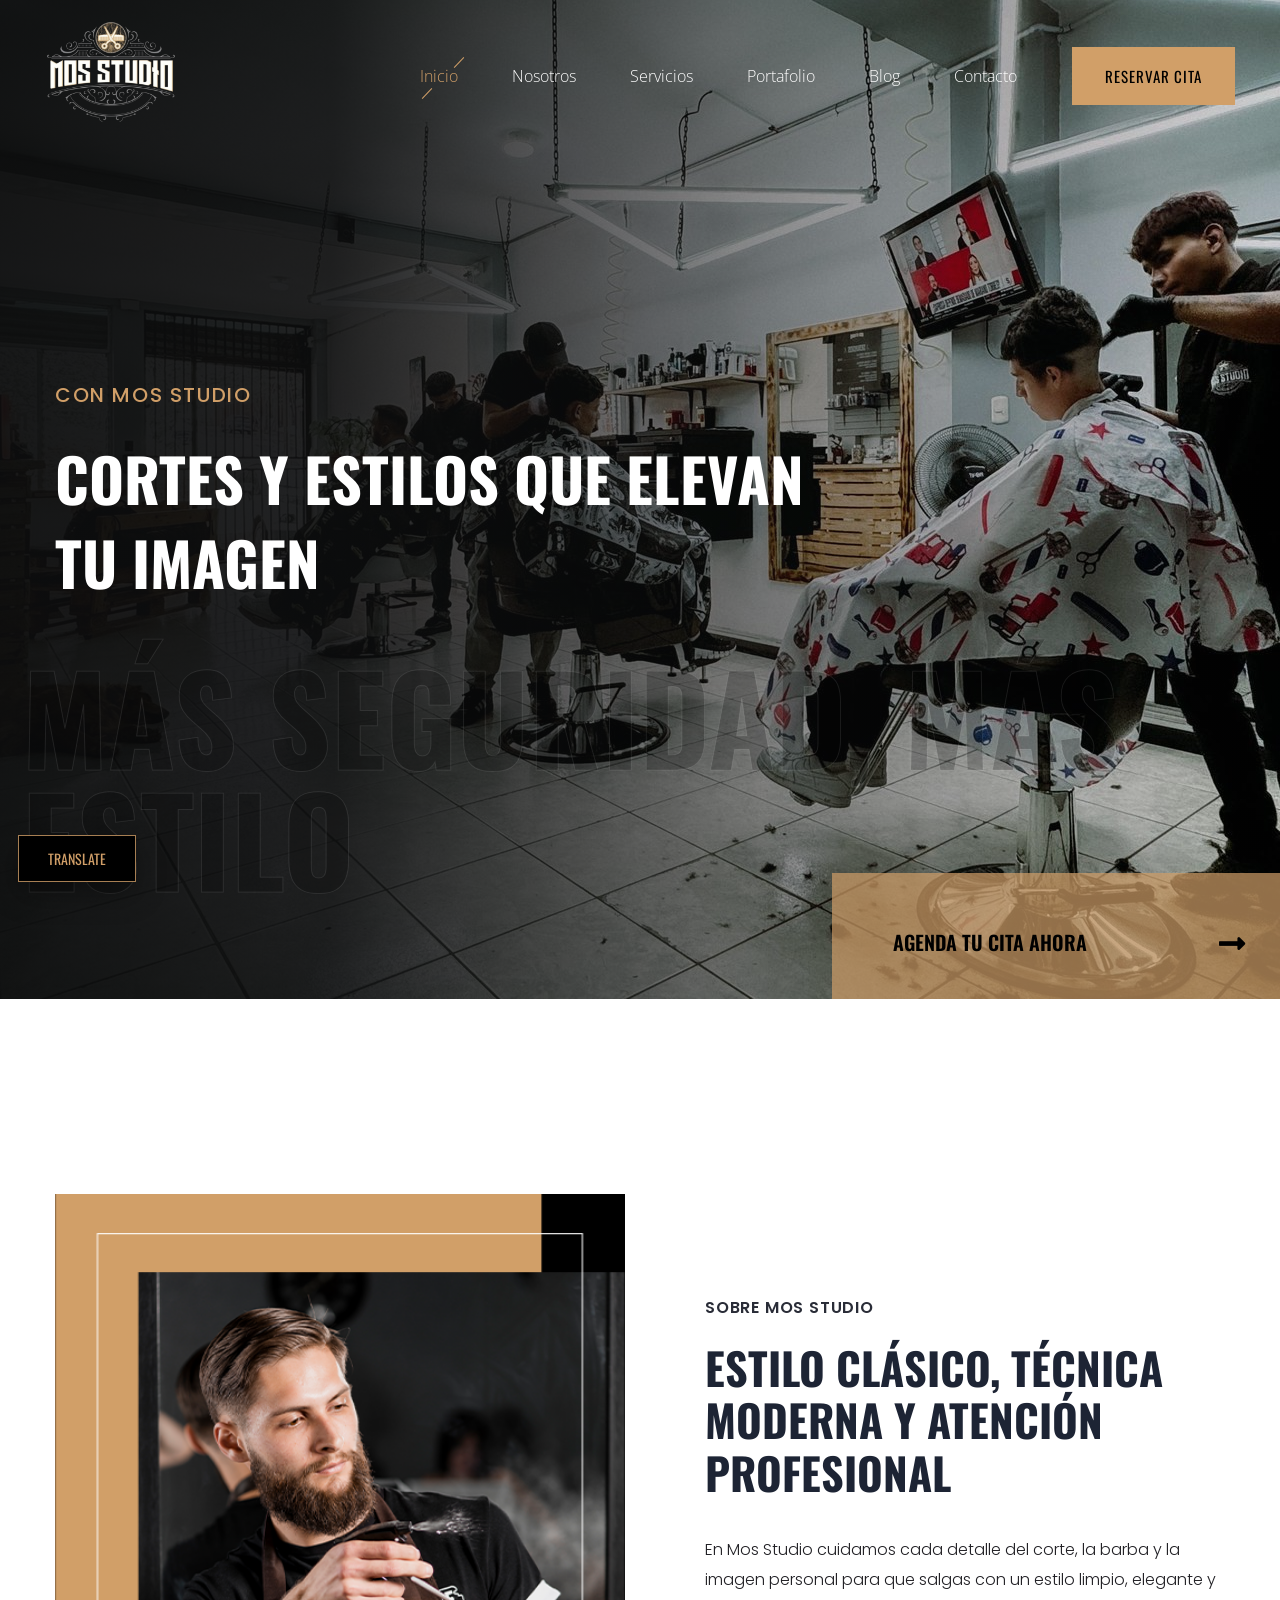
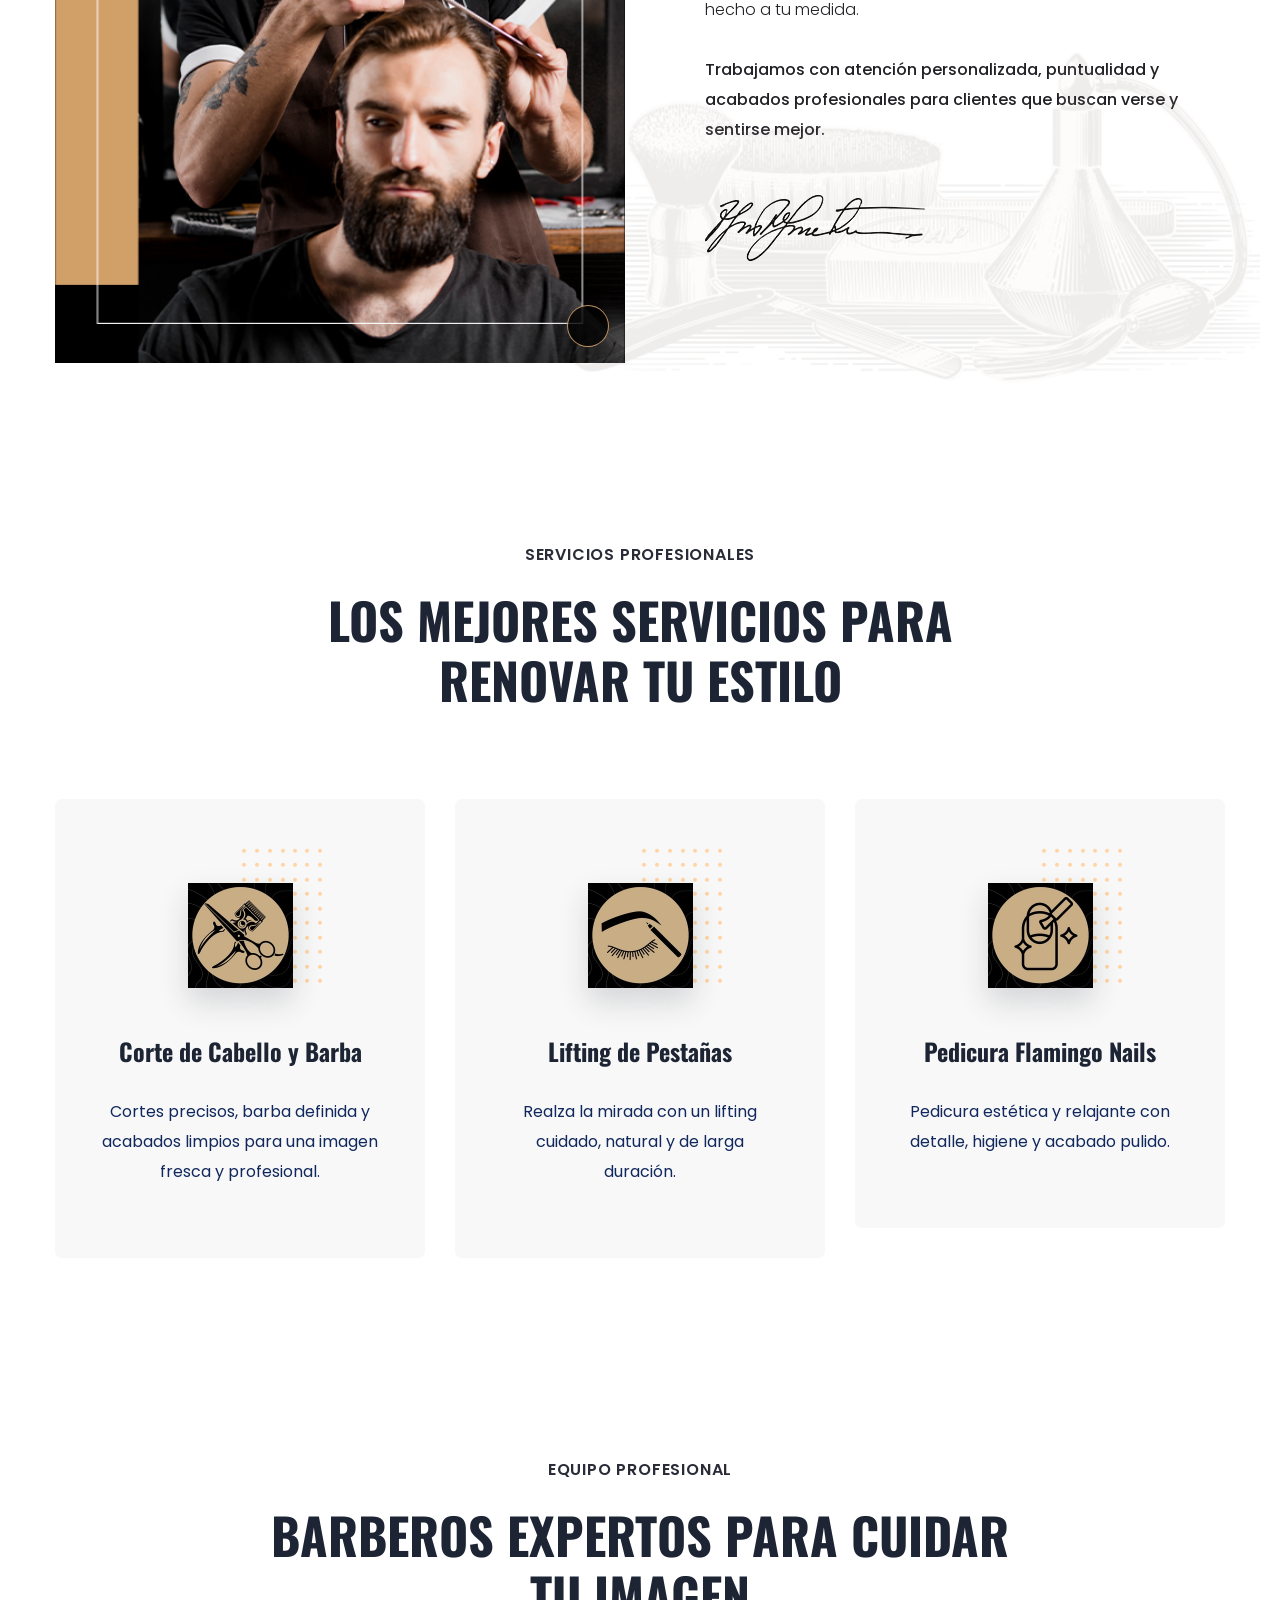
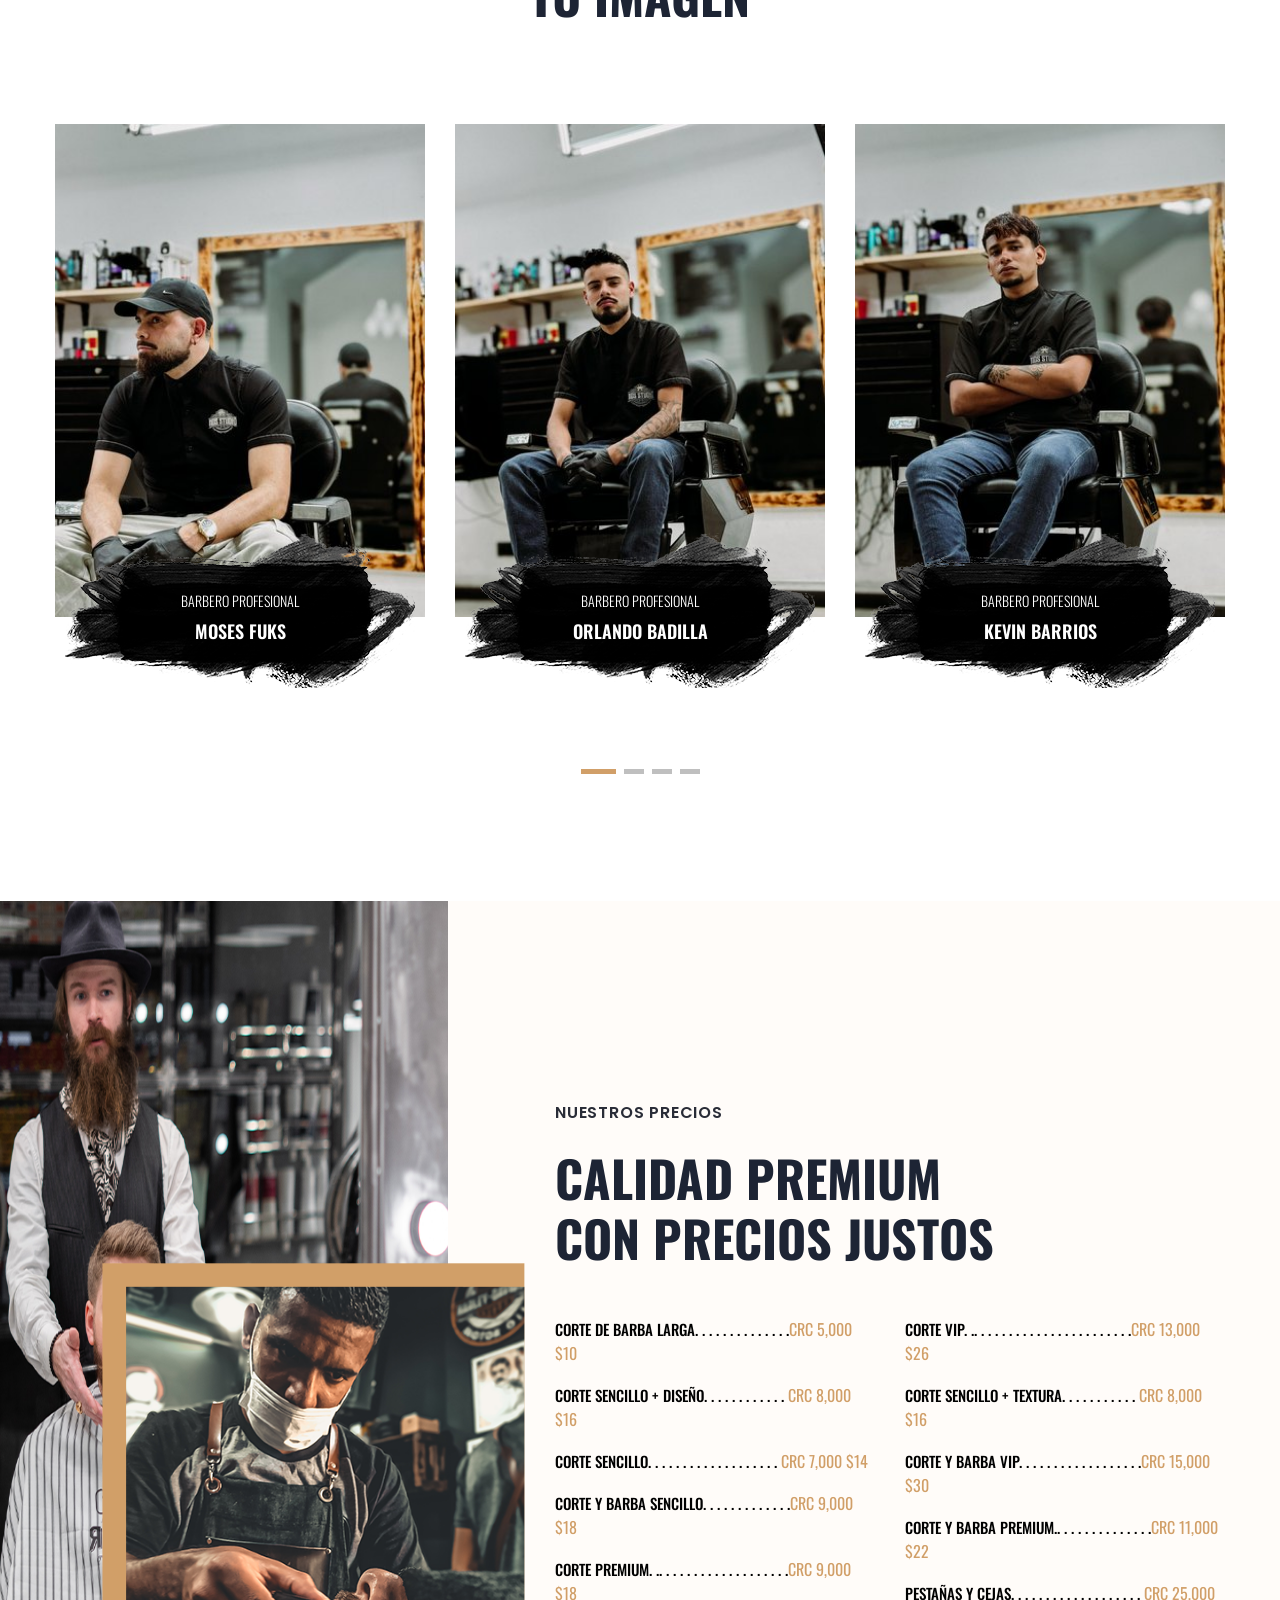
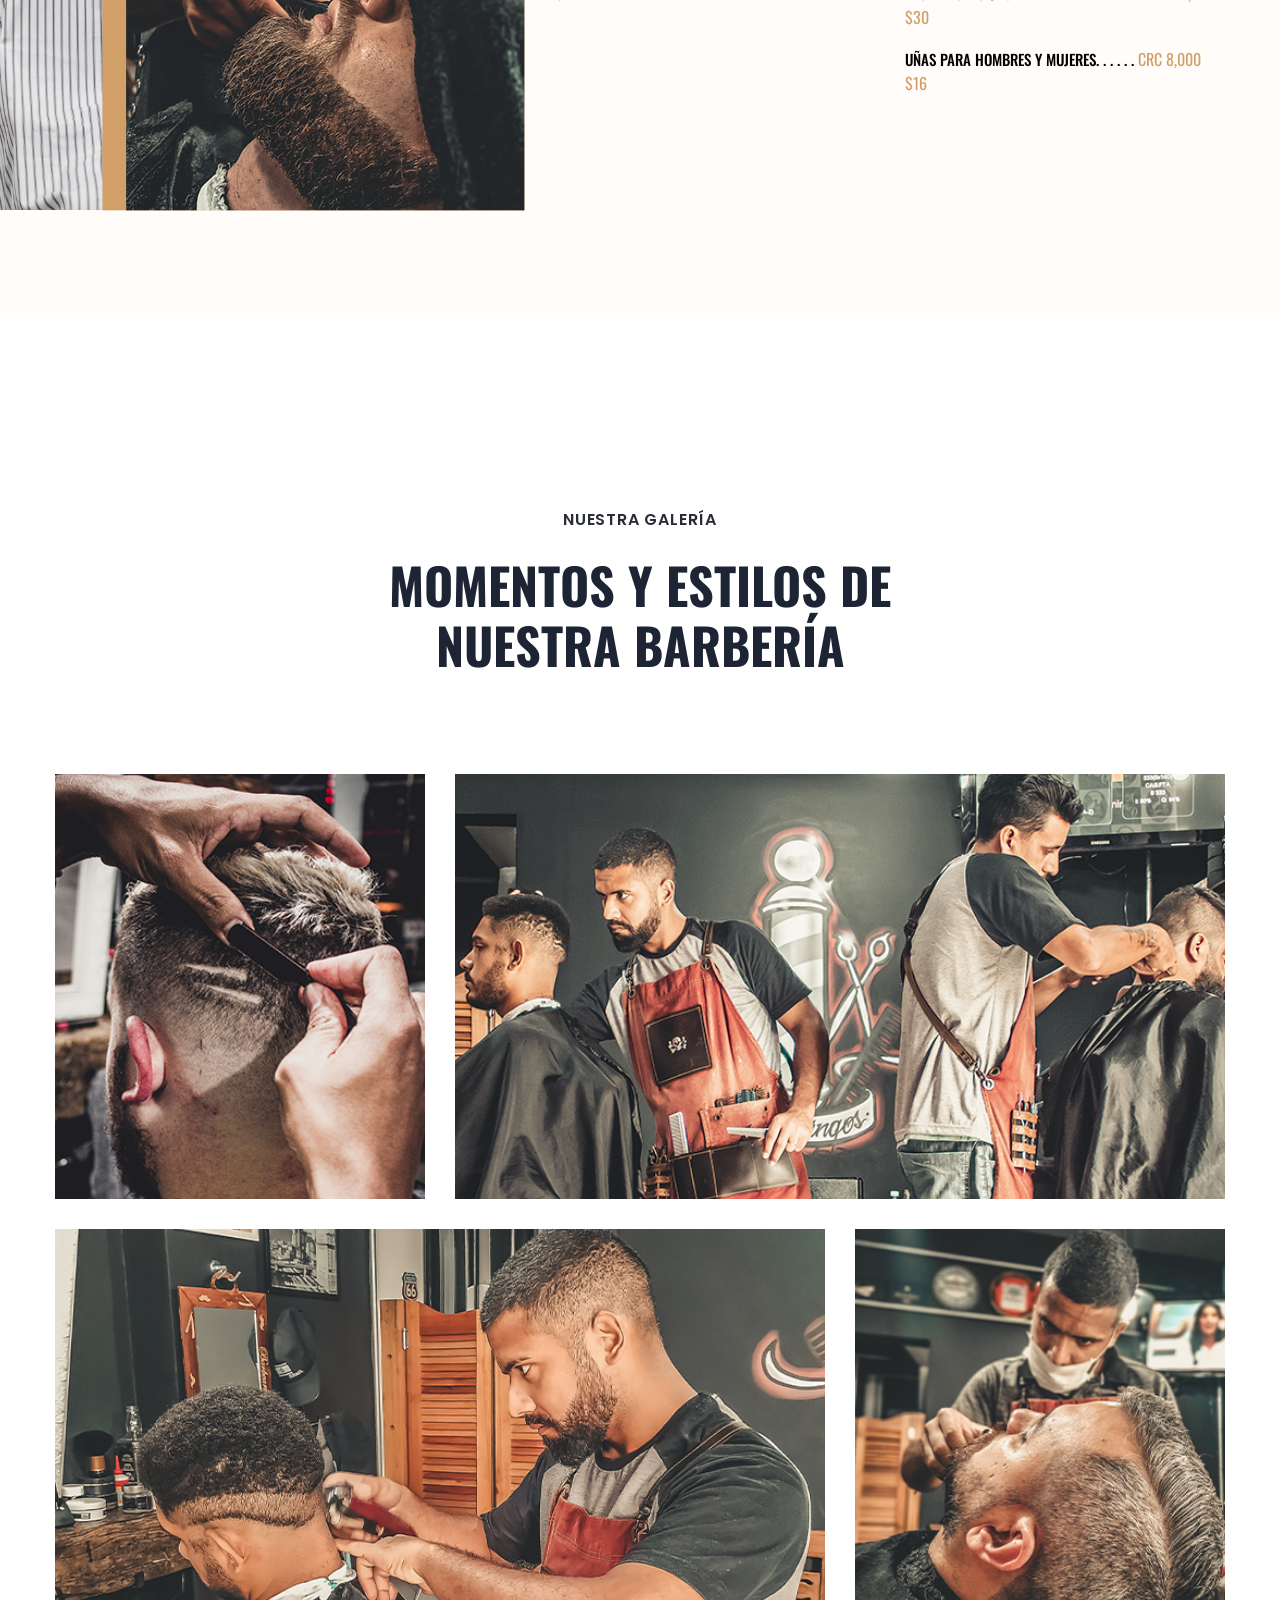
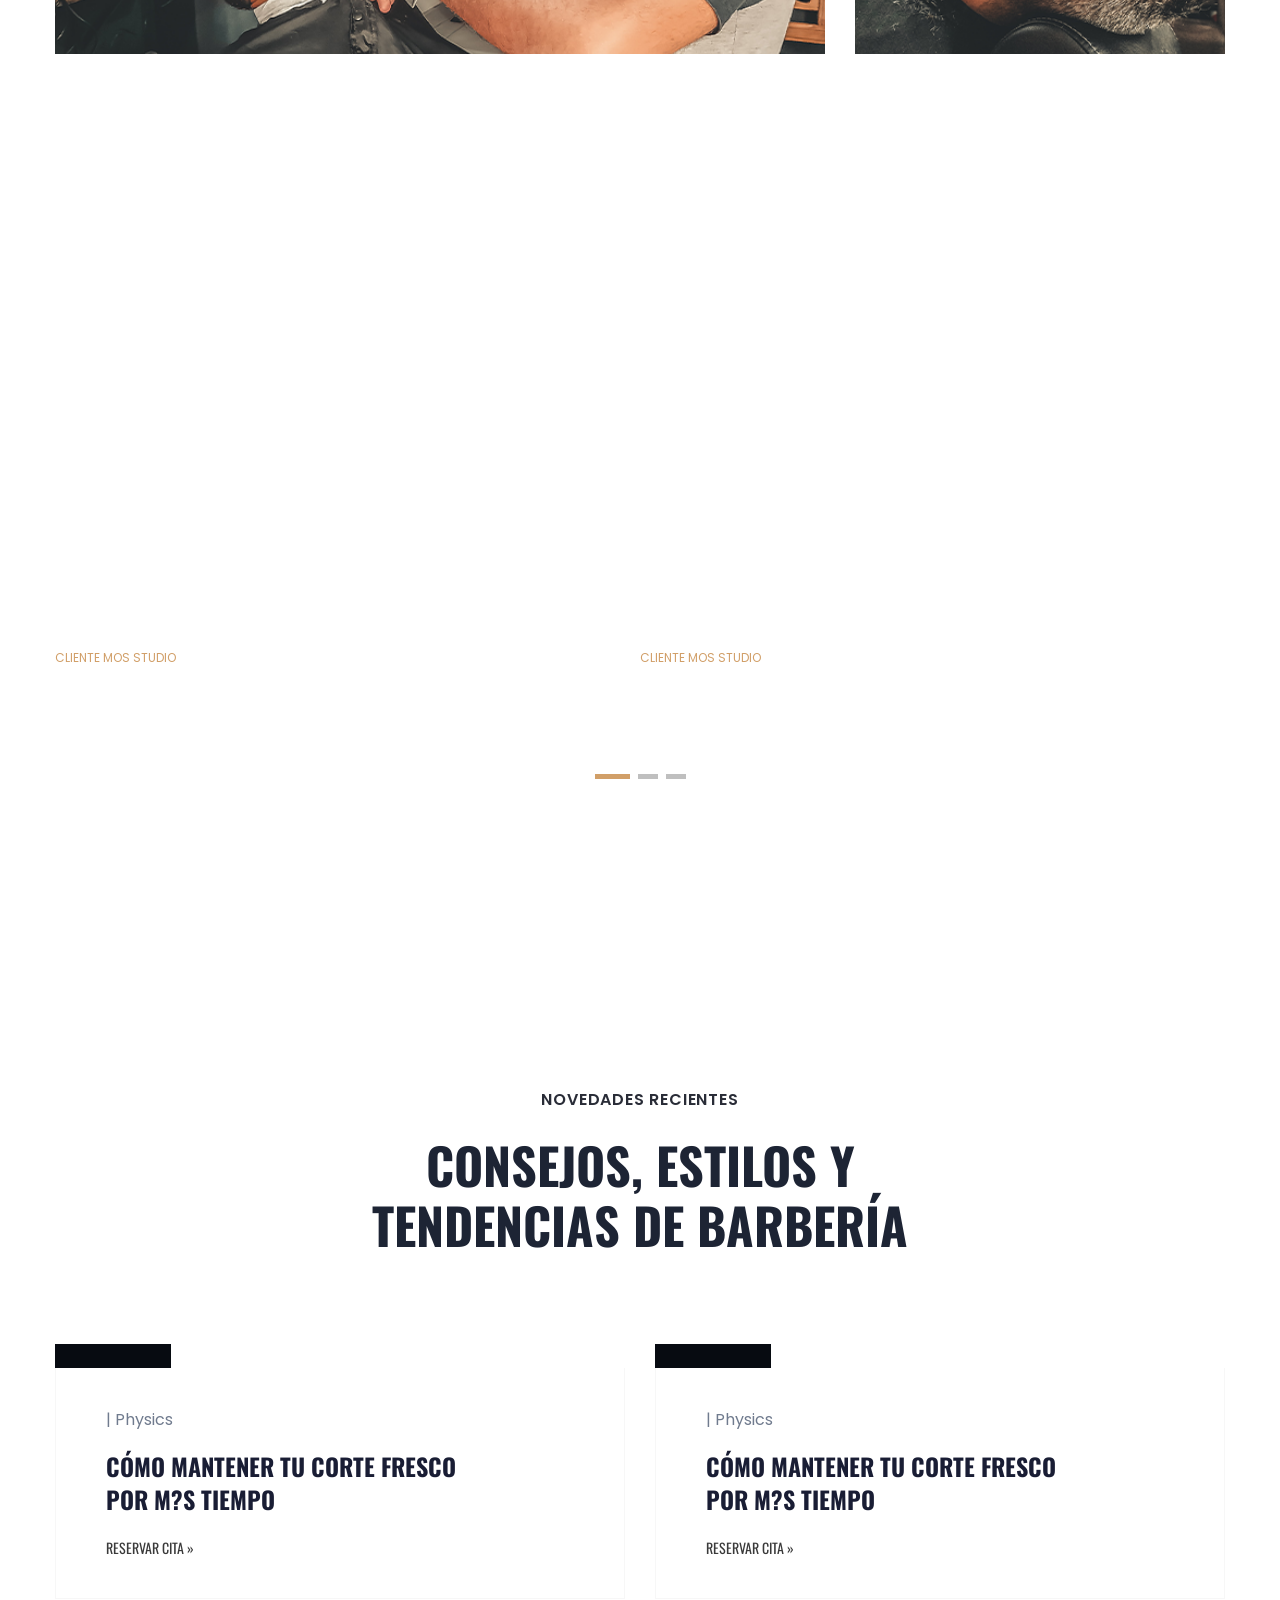
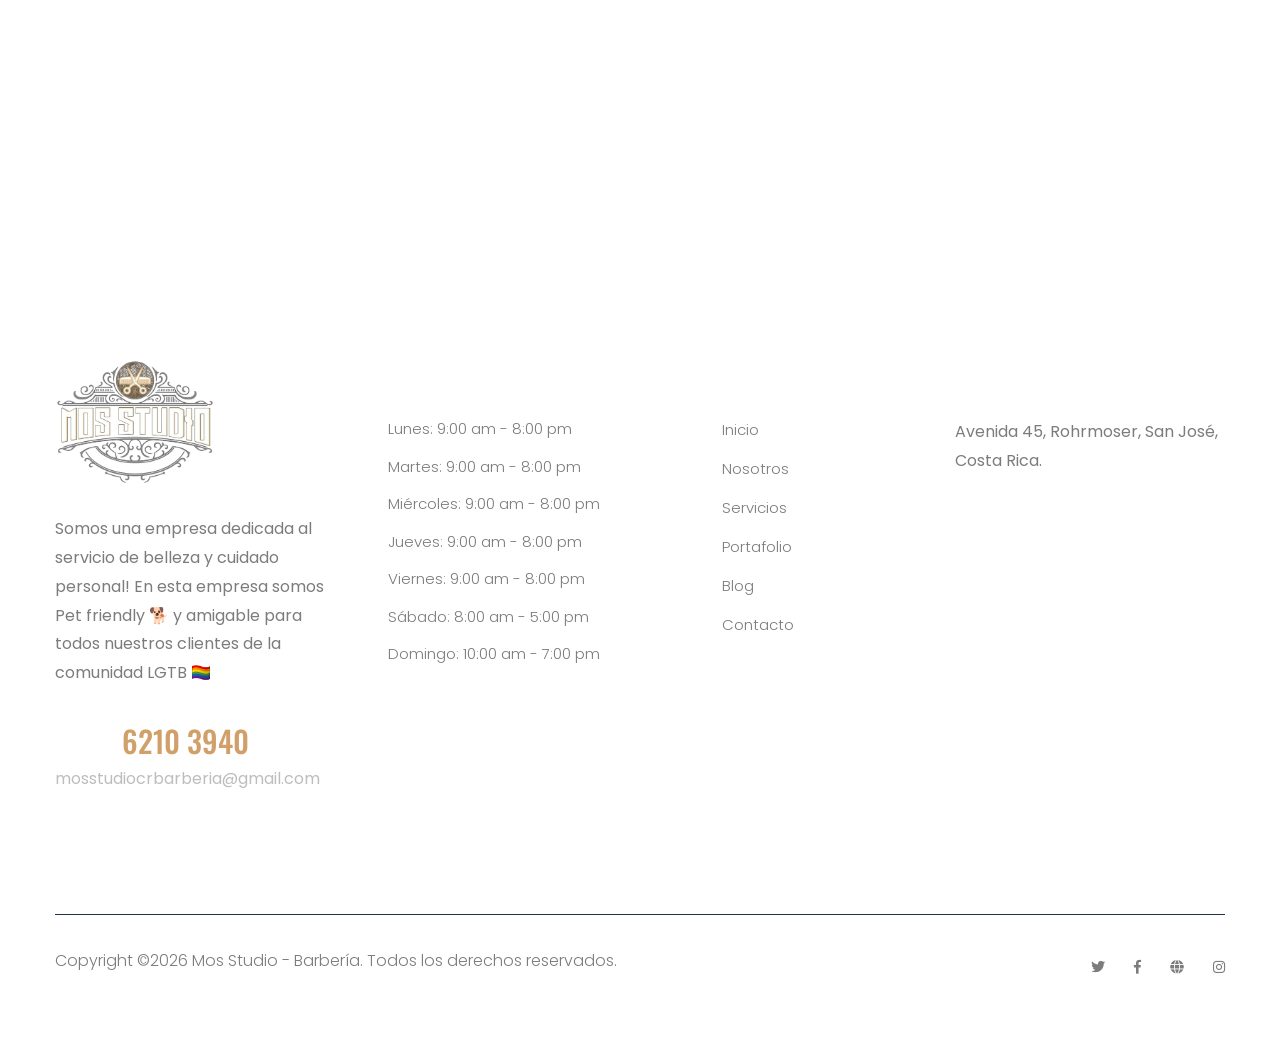
==== commit c1c5c6e1: "Fix formatting of pricing list items in index.html" ====
--- a/index.html
+++ b/index.html
@@ -290,21 +290,21 @@
                                     <ul>
                                         <li>Corte de barba larga. . . . . . . . . . . . . .<span>CRC 5,000 $10</span></li>
                                         <li>Corte sencillo + diseño. . . . . . . . . . . .  <span>CRC 8,000 $16</span></li>
-                                        <li>Corte sencillo. . . . . . . . . . . . . . . . . <span>CRC 7,000 $14</span></li>
+                                        <li>Corte sencillo. . . . . . . . . . . . . . . . . . . <span>CRC 7,000 $14</span></li>
                                         <li>Corte y barba sencillo. . . . . . . . . . . .  .<span>CRC 9,000 $18</span></li>
-                                        <li>Corte Premium. . . . . . . . . . . . . . . . . .<span>CRC 9,000 $18</span></li>                                        
+                                        <li>Corte Premium. .. . . . . . . . . . . . . . . . . . .<span>CRC 9,000 $18</span></li>                                        
                                     </ul>
                                 </div>
                             </div>
                             <div class="col-lg-6 col-md-6 col-sm-6">
                                 <div class="pricing-list">
                                     <ul>
-                                        <li>Corte VIP. . . . . . . . . . . . . . . . . . .<span>CRC 13,000 $26</span></li>
+                                        <li>Corte VIP. .. . . . . . . . . . . . . . . . . . . . . . .<span>CRC 13,000 $26</span></li>
                                         <li>Corte sencillo + textura. . . . . . . . . . . <span>CRC 8,000 $16</span></li>
-										<li>Corte y barba VIP. . . . . . . . . . . . . . .<span>CRC 15,000 $30</span></li>
-										<li>Corte y barba Premium. . . . . . . . . . . . .<span>CRC 11,000 $22</span></li>
-										<li>Pestañas y Cejas. . . . . . . . . . . . . . . <span>CRC 25,000 $30</span></li>
-										<li>Uñas para Hombres y Mujeres. . . . . . . . . <span>CRC 8,000 $16</span></li>
+										<li>Corte y barba VIP. . . . . . . . . . . . . . . . . .<span>CRC 15,000 $30</span></li>
+										<li>Corte y barba Premium.. .  . . . . . . . . . . . .<span>CRC 11,000 $22</span></li>
+										<li>Pestañas y Cejas. . . . . . . . . . . . . . . . . . . <span>CRC 25,000 $30</span></li>
+										<li>Uñas para Hombres y Mujeres. . . . . . <span>CRC 8,000 $16</span></li>
                                     </ul>
                                 </div>
                             </div>
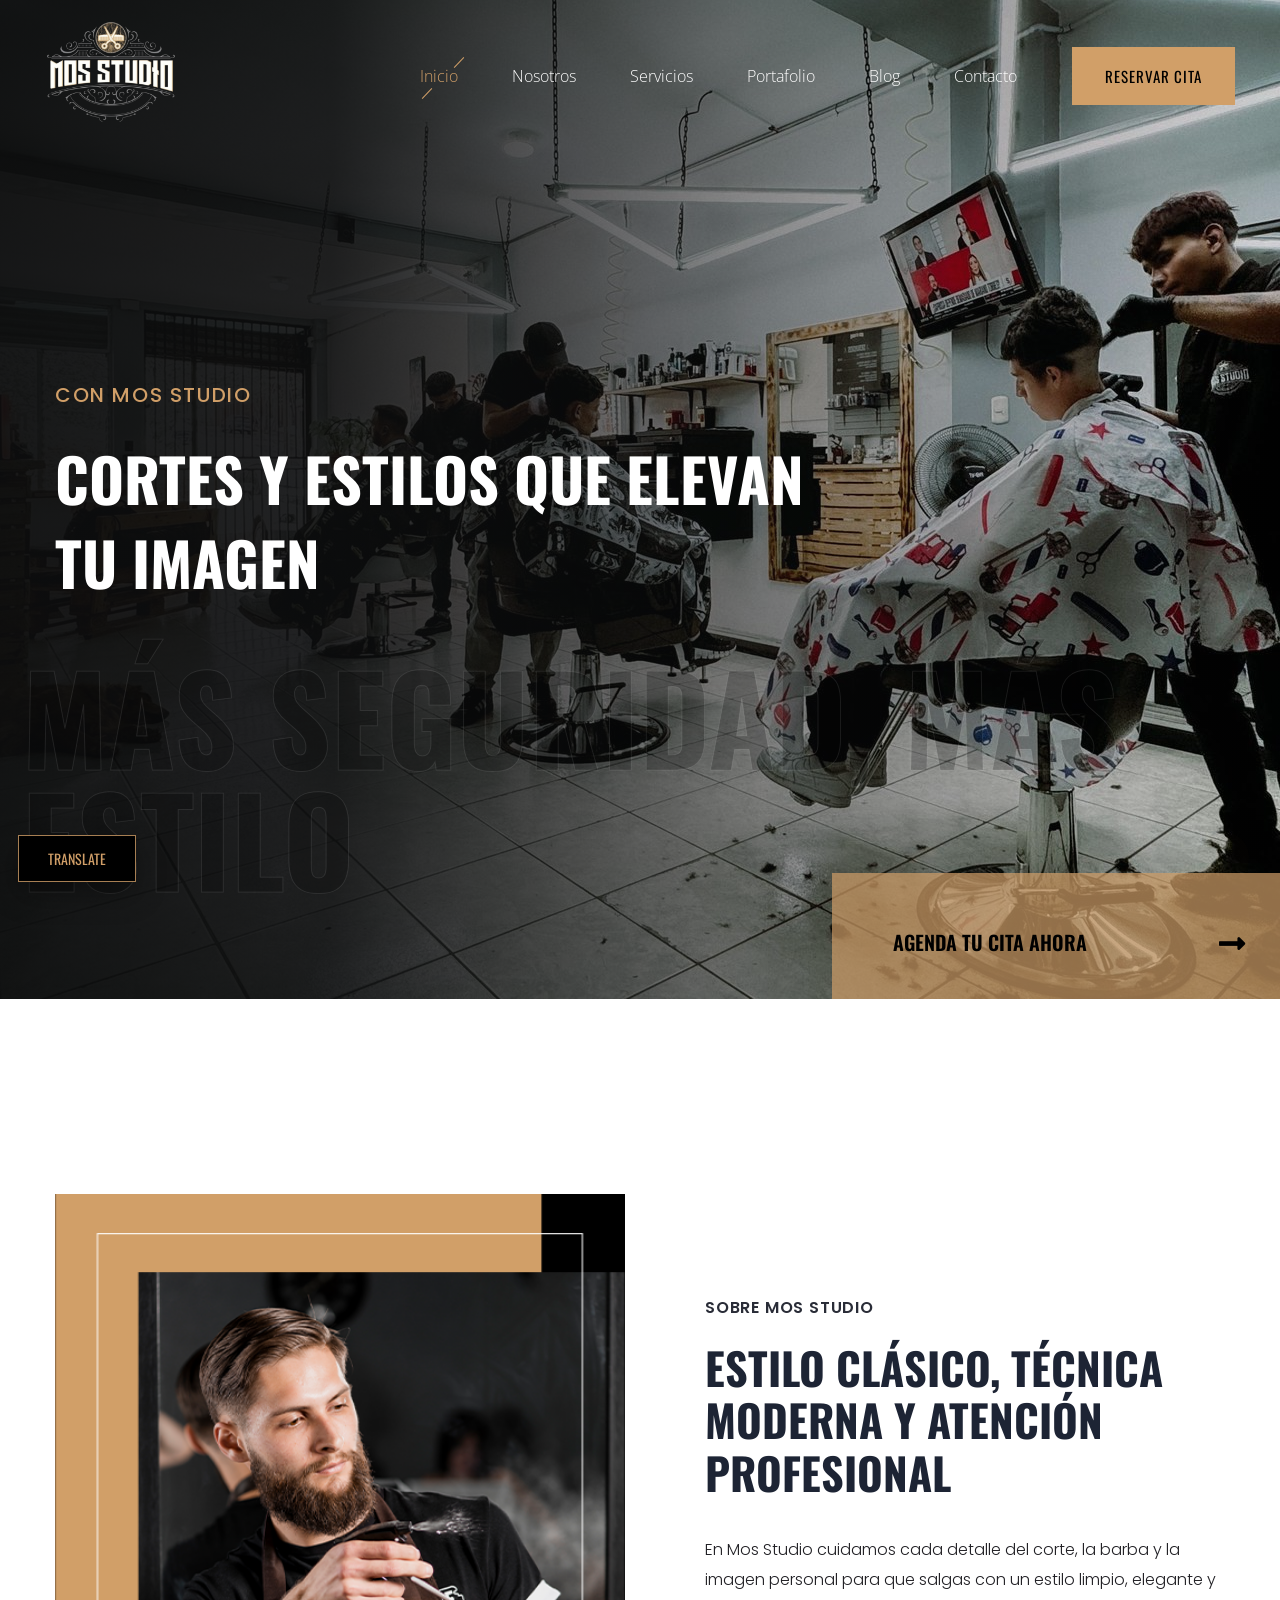
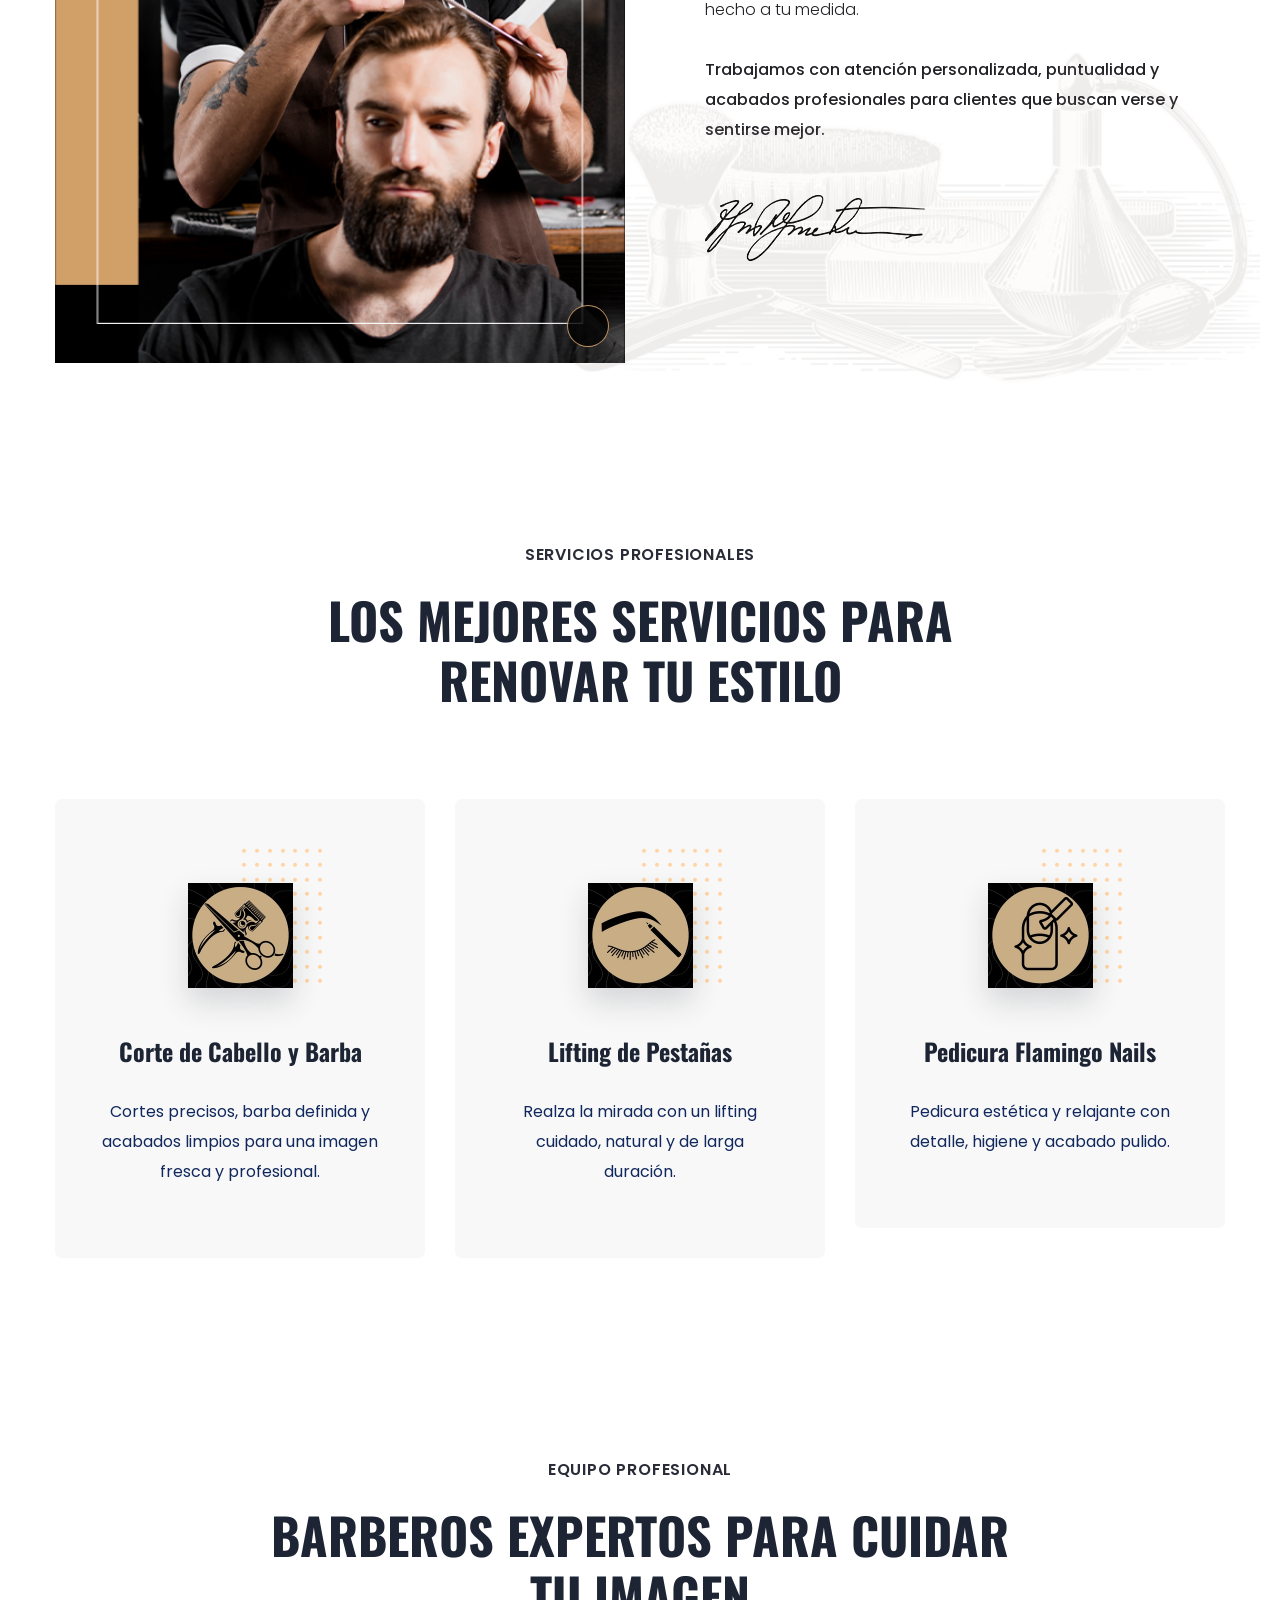
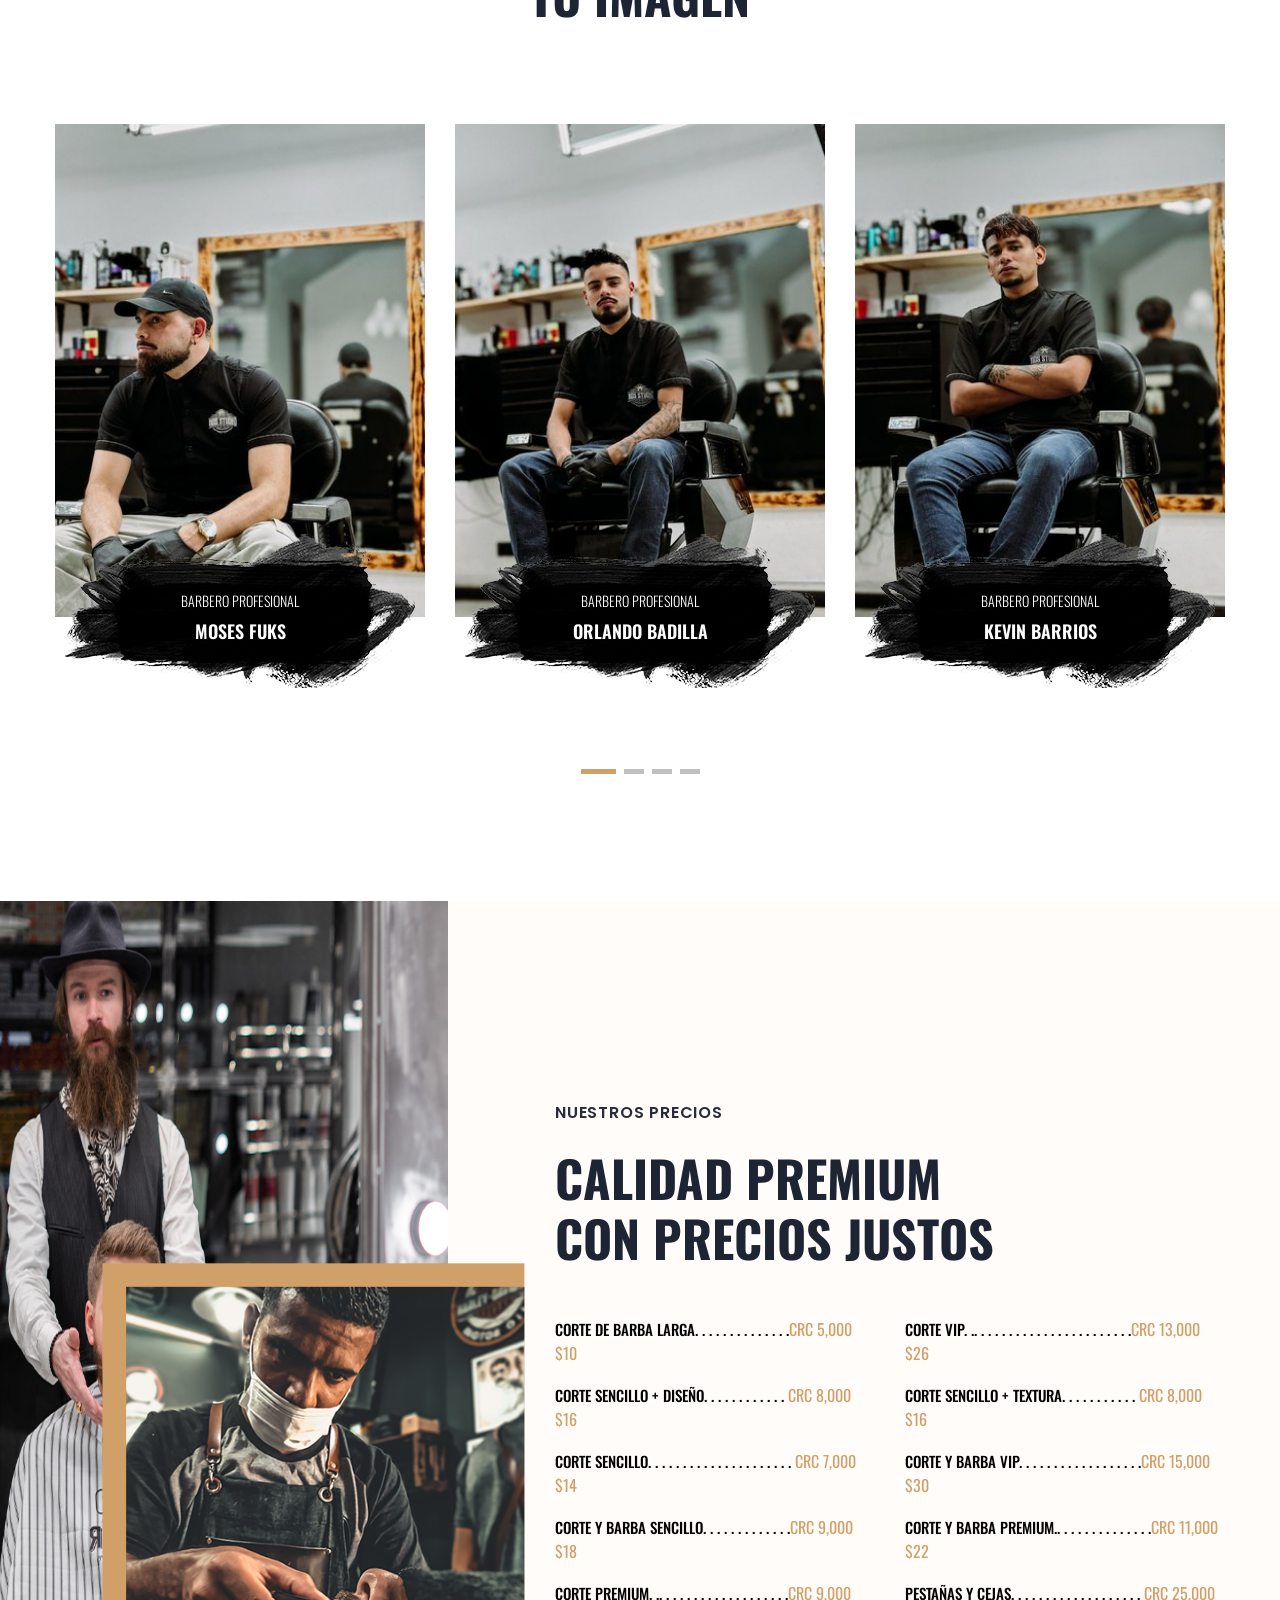
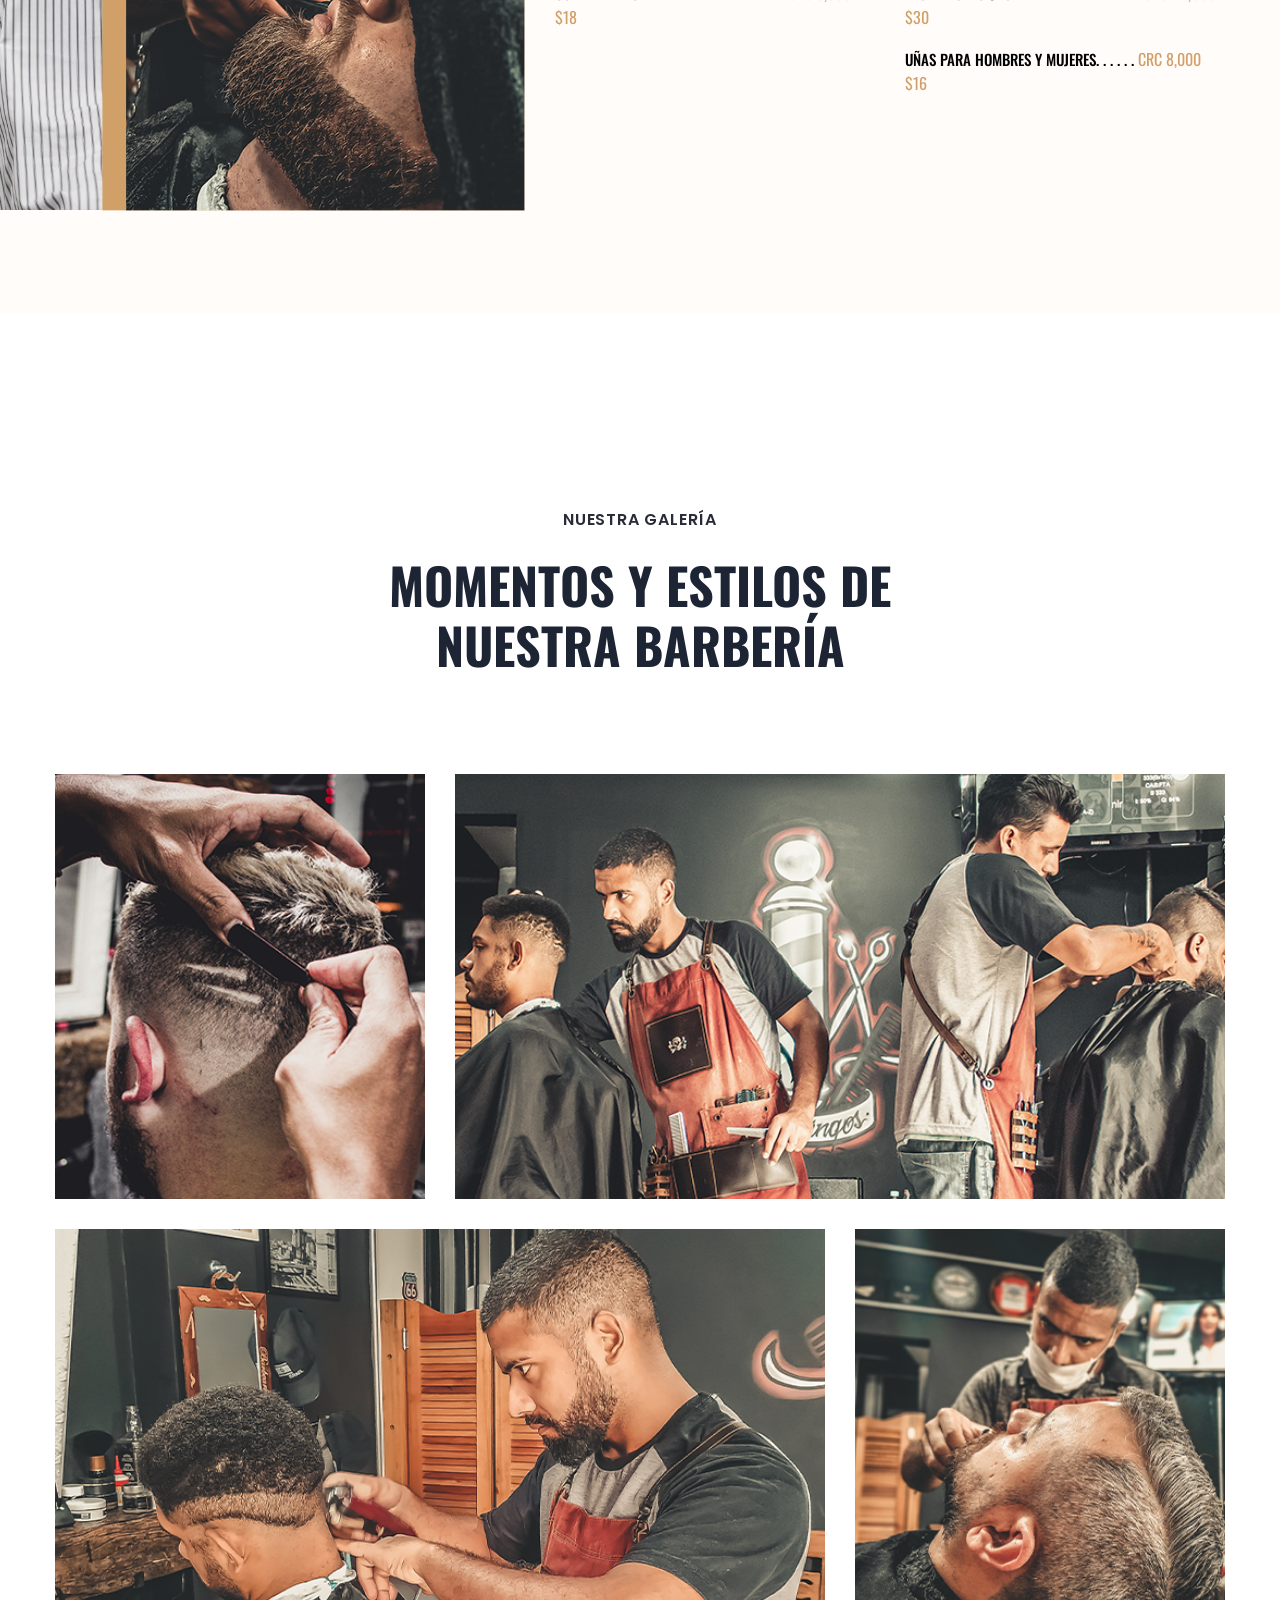
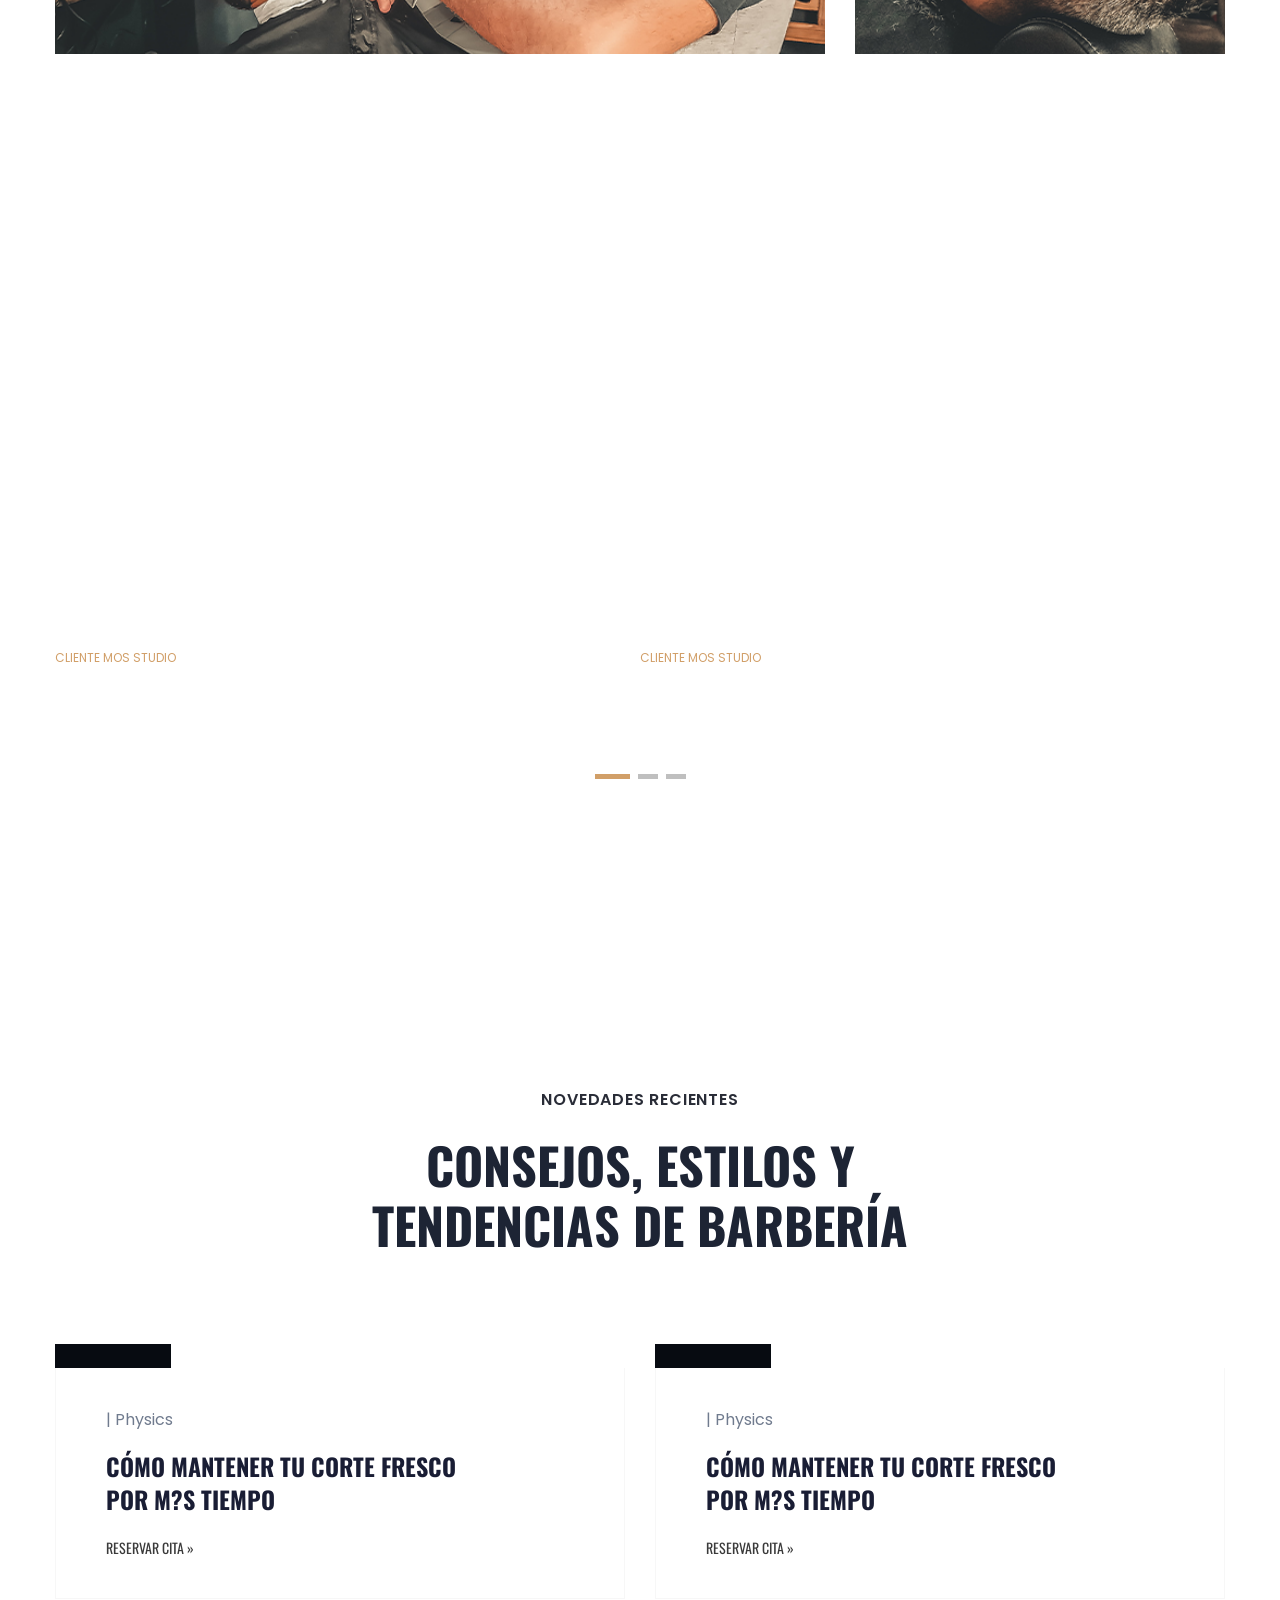
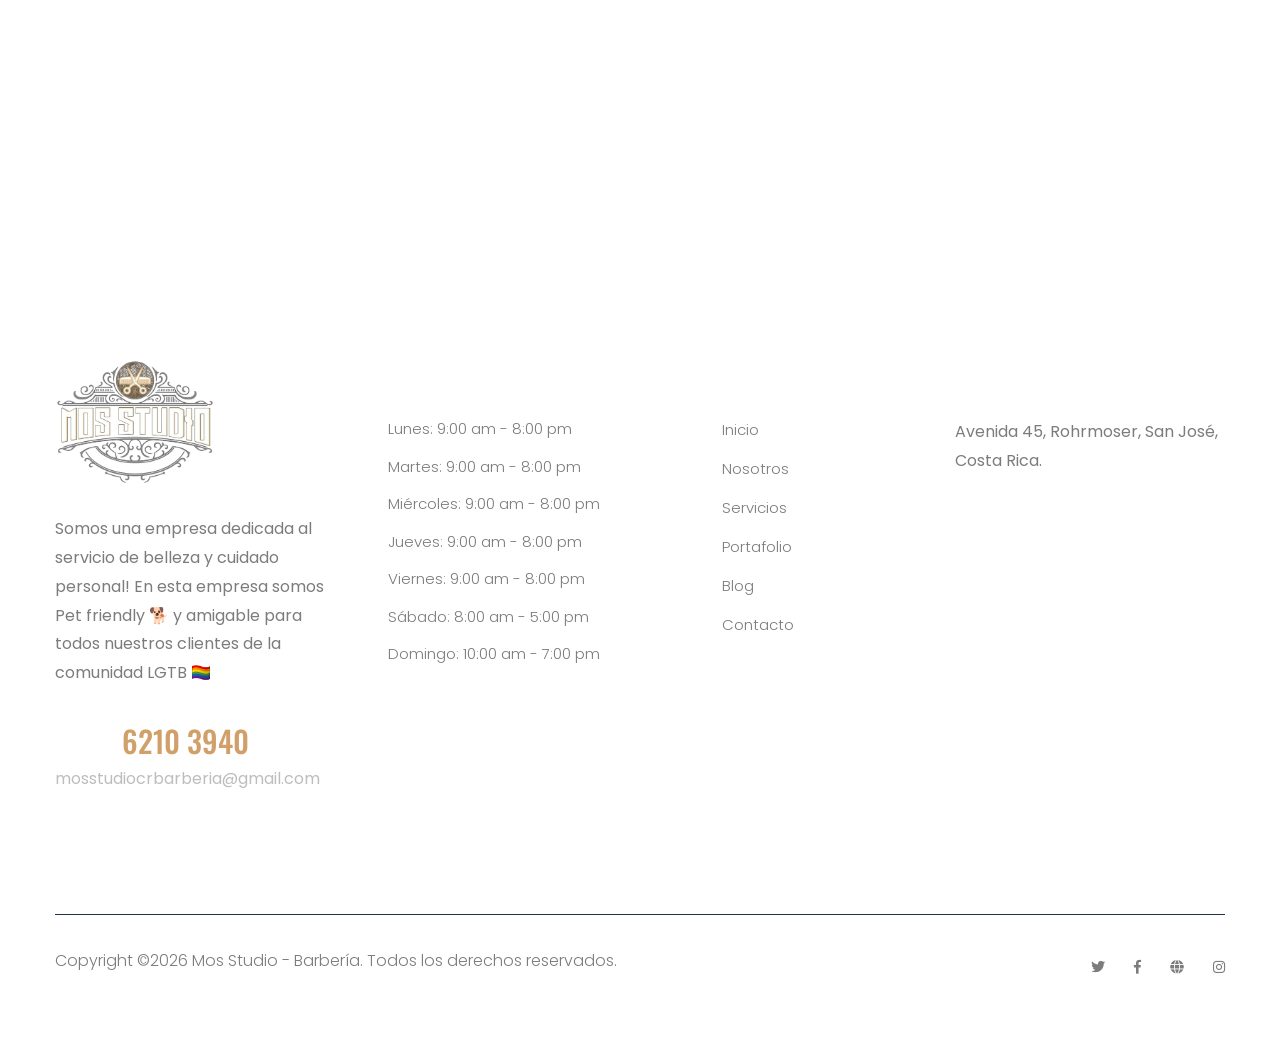
==== commit f44bf34e: "Fix formatting of pricing list items in index.html" ====
--- a/index.html
+++ b/index.html
@@ -290,7 +290,7 @@
                                     <ul>
                                         <li>Corte de barba larga. . . . . . . . . . . . . .<span>CRC 5,000 $10</span></li>
                                         <li>Corte sencillo + diseño. . . . . . . . . . . .  <span>CRC 8,000 $16</span></li>
-                                        <li>Corte sencillo. . . . . . . . . . . . . . . . . . . <span>CRC 7,000 $14</span></li>
+                                        <li>Corte sencillo. . . . . . . . . . . . . . . . . . . . . <span>CRC 7,000 $14</span></li>
                                         <li>Corte y barba sencillo. . . . . . . . . . . .  .<span>CRC 9,000 $18</span></li>
                                         <li>Corte Premium. .. . . . . . . . . . . . . . . . . . .<span>CRC 9,000 $18</span></li>                                        
                                     </ul>
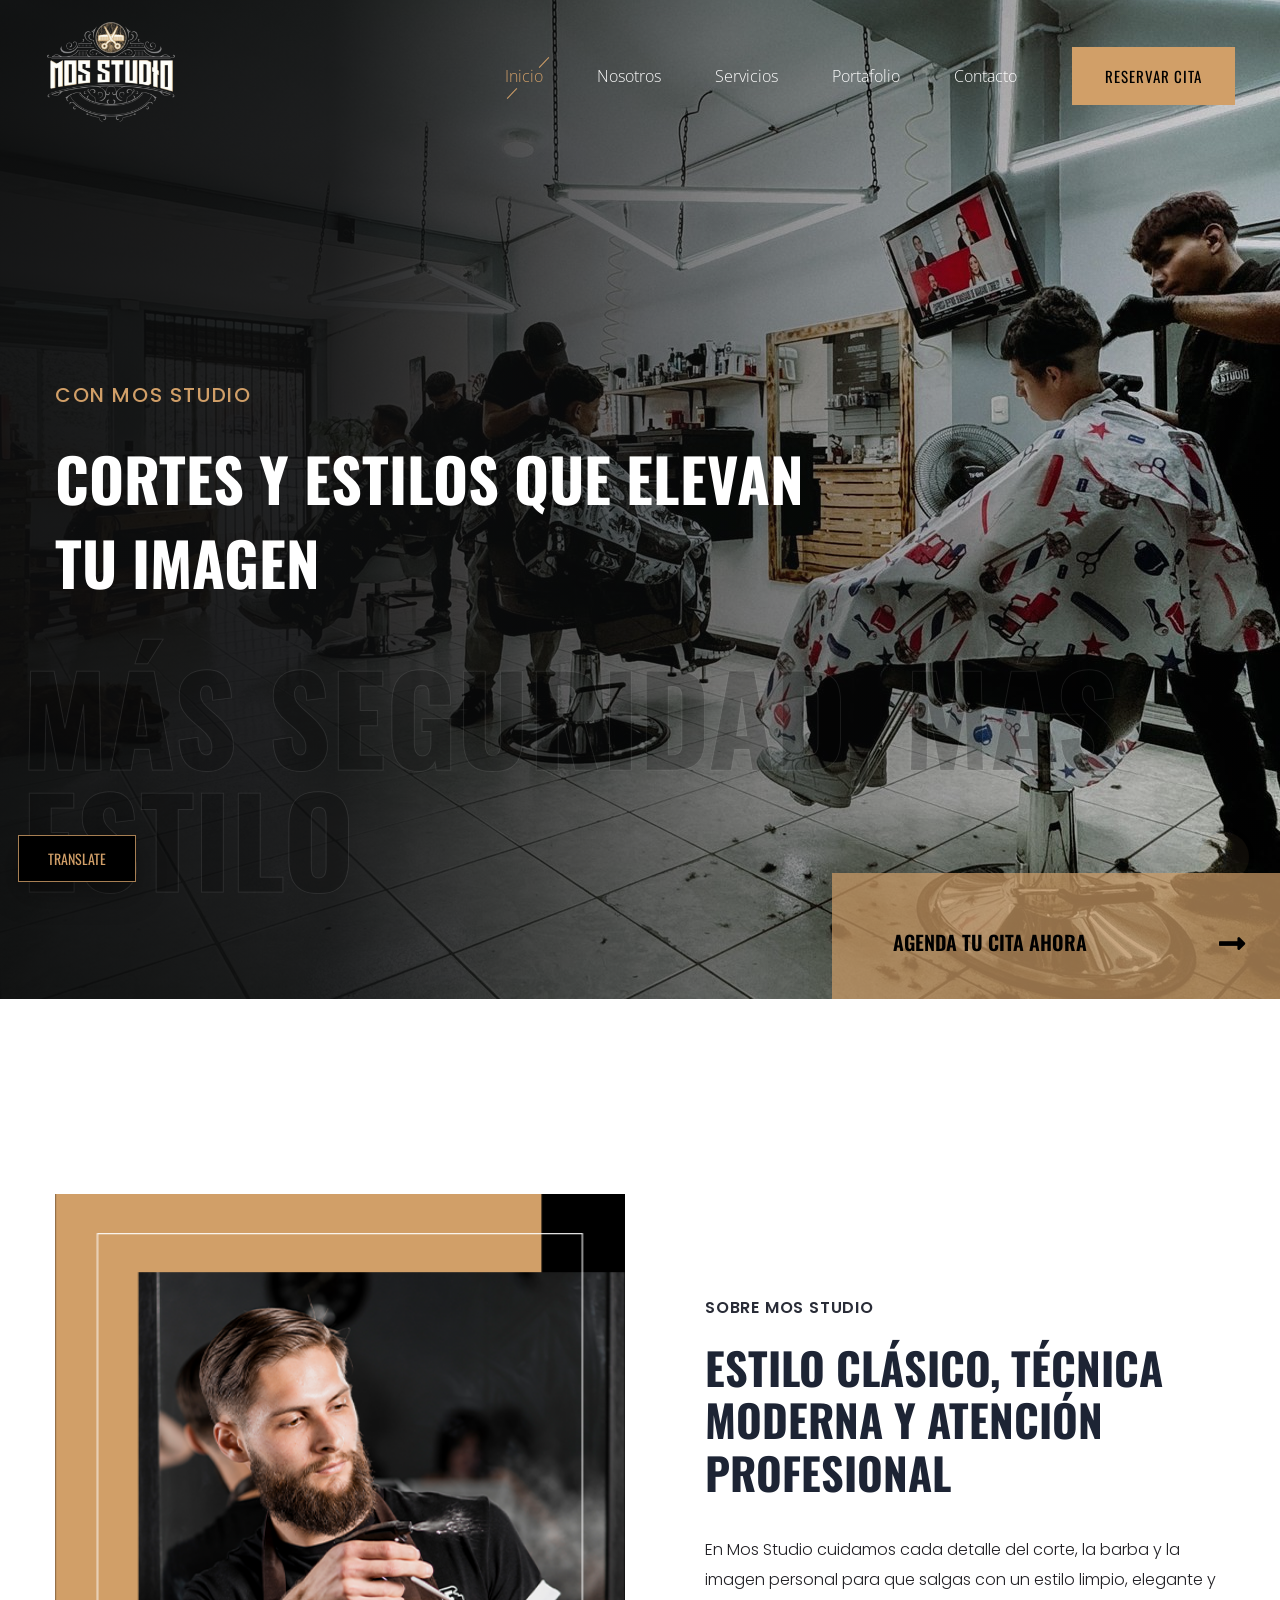
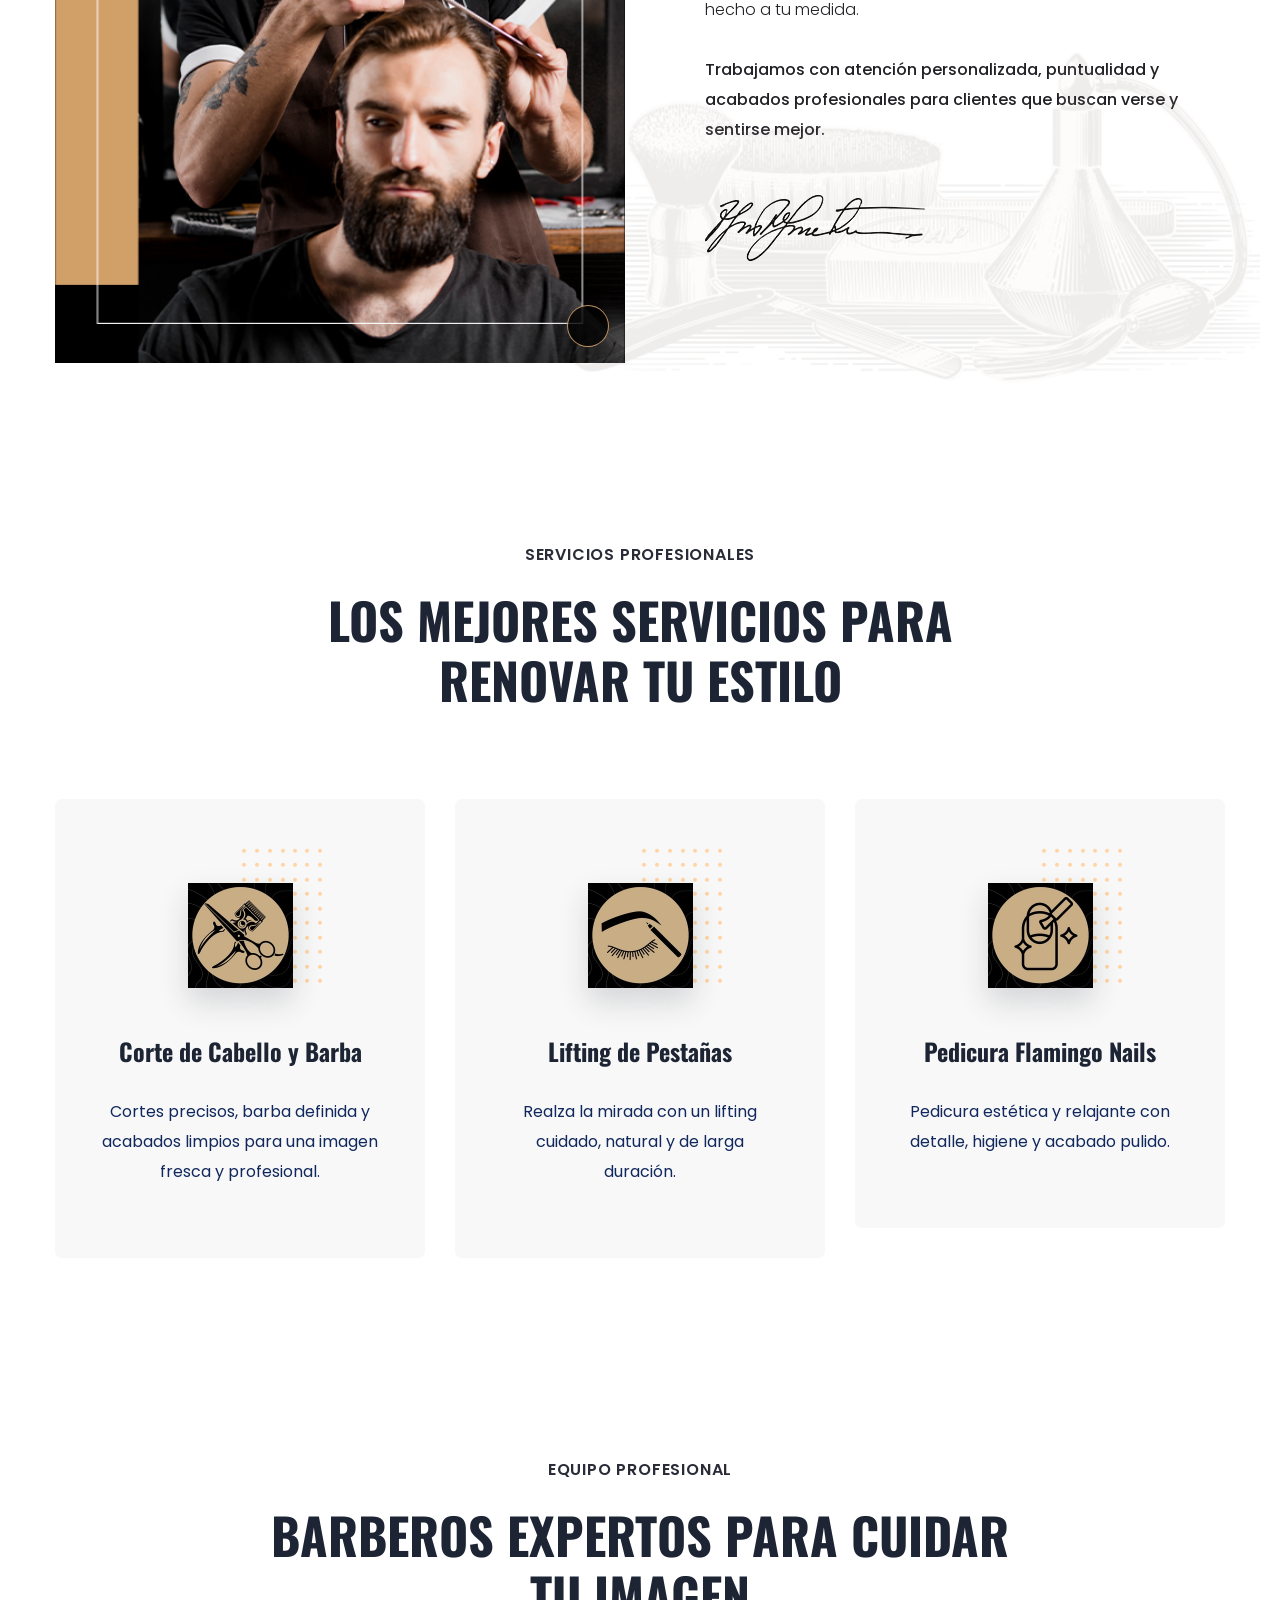
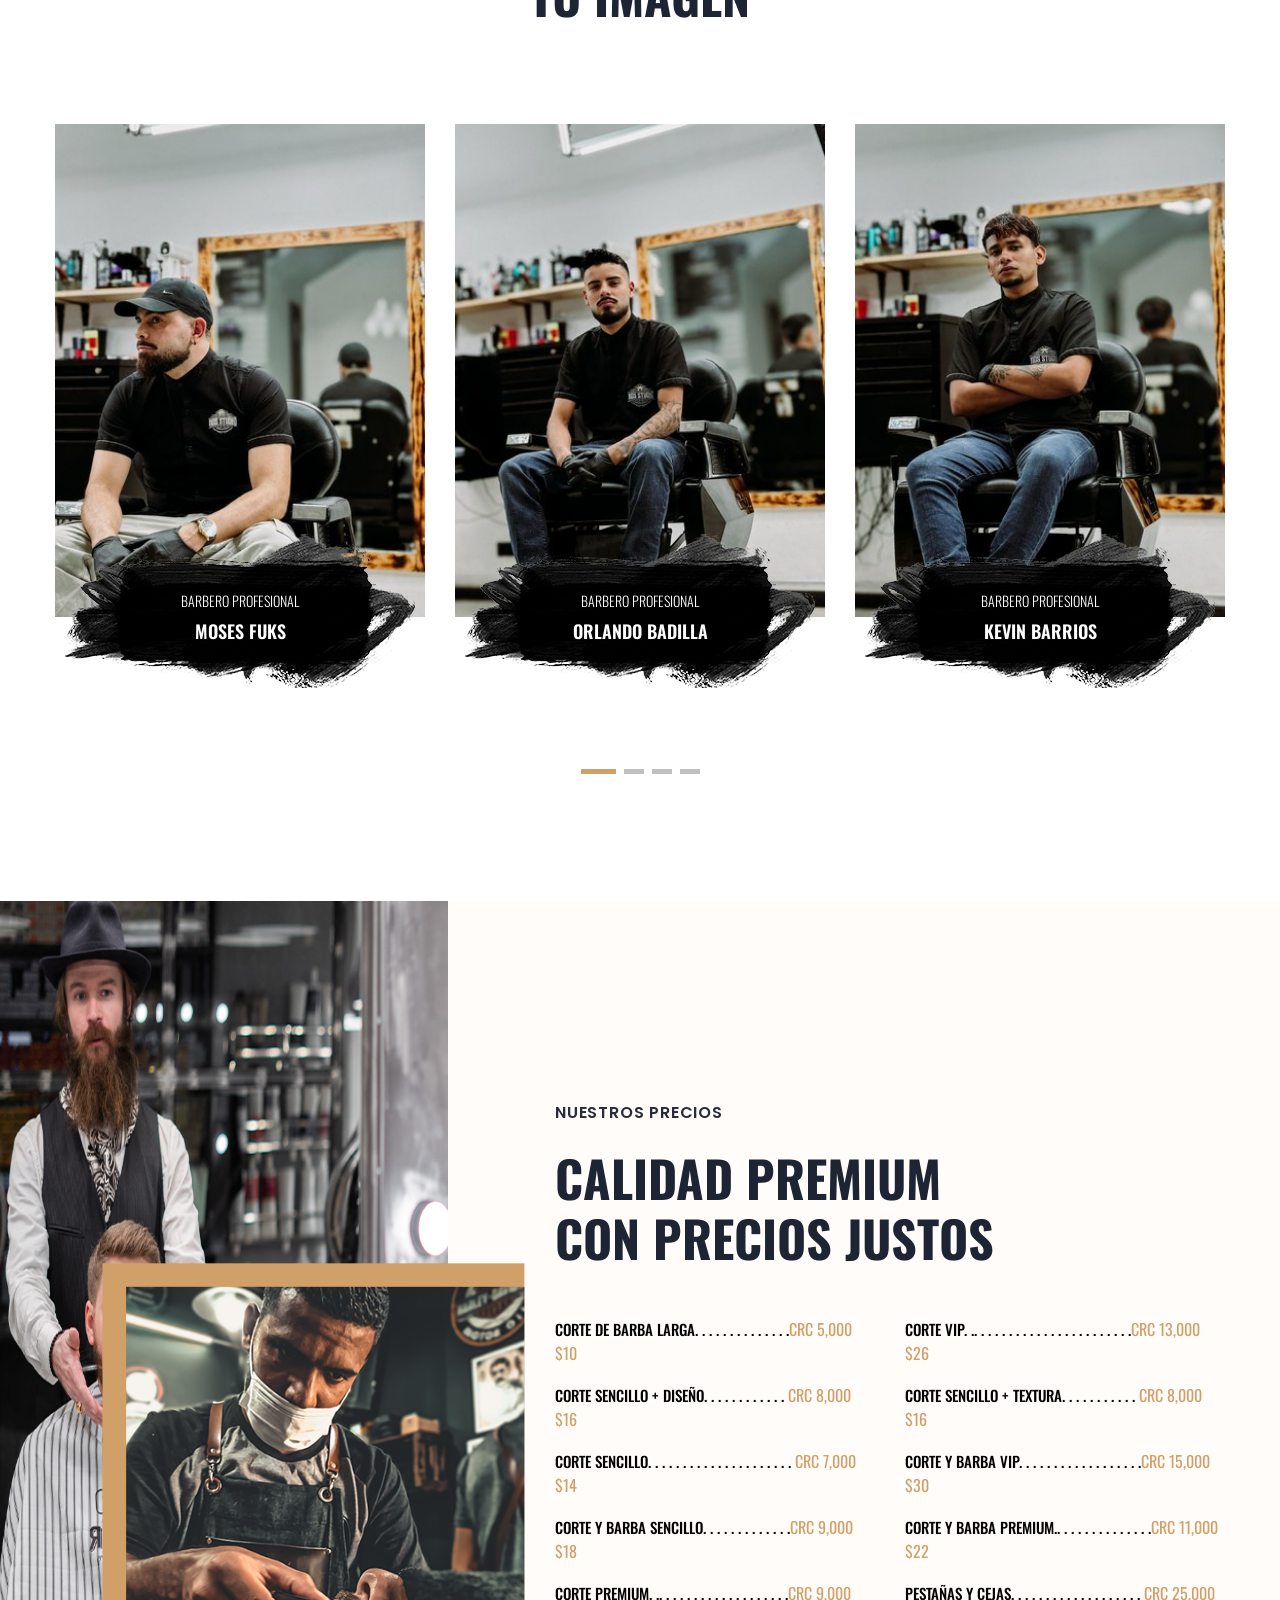
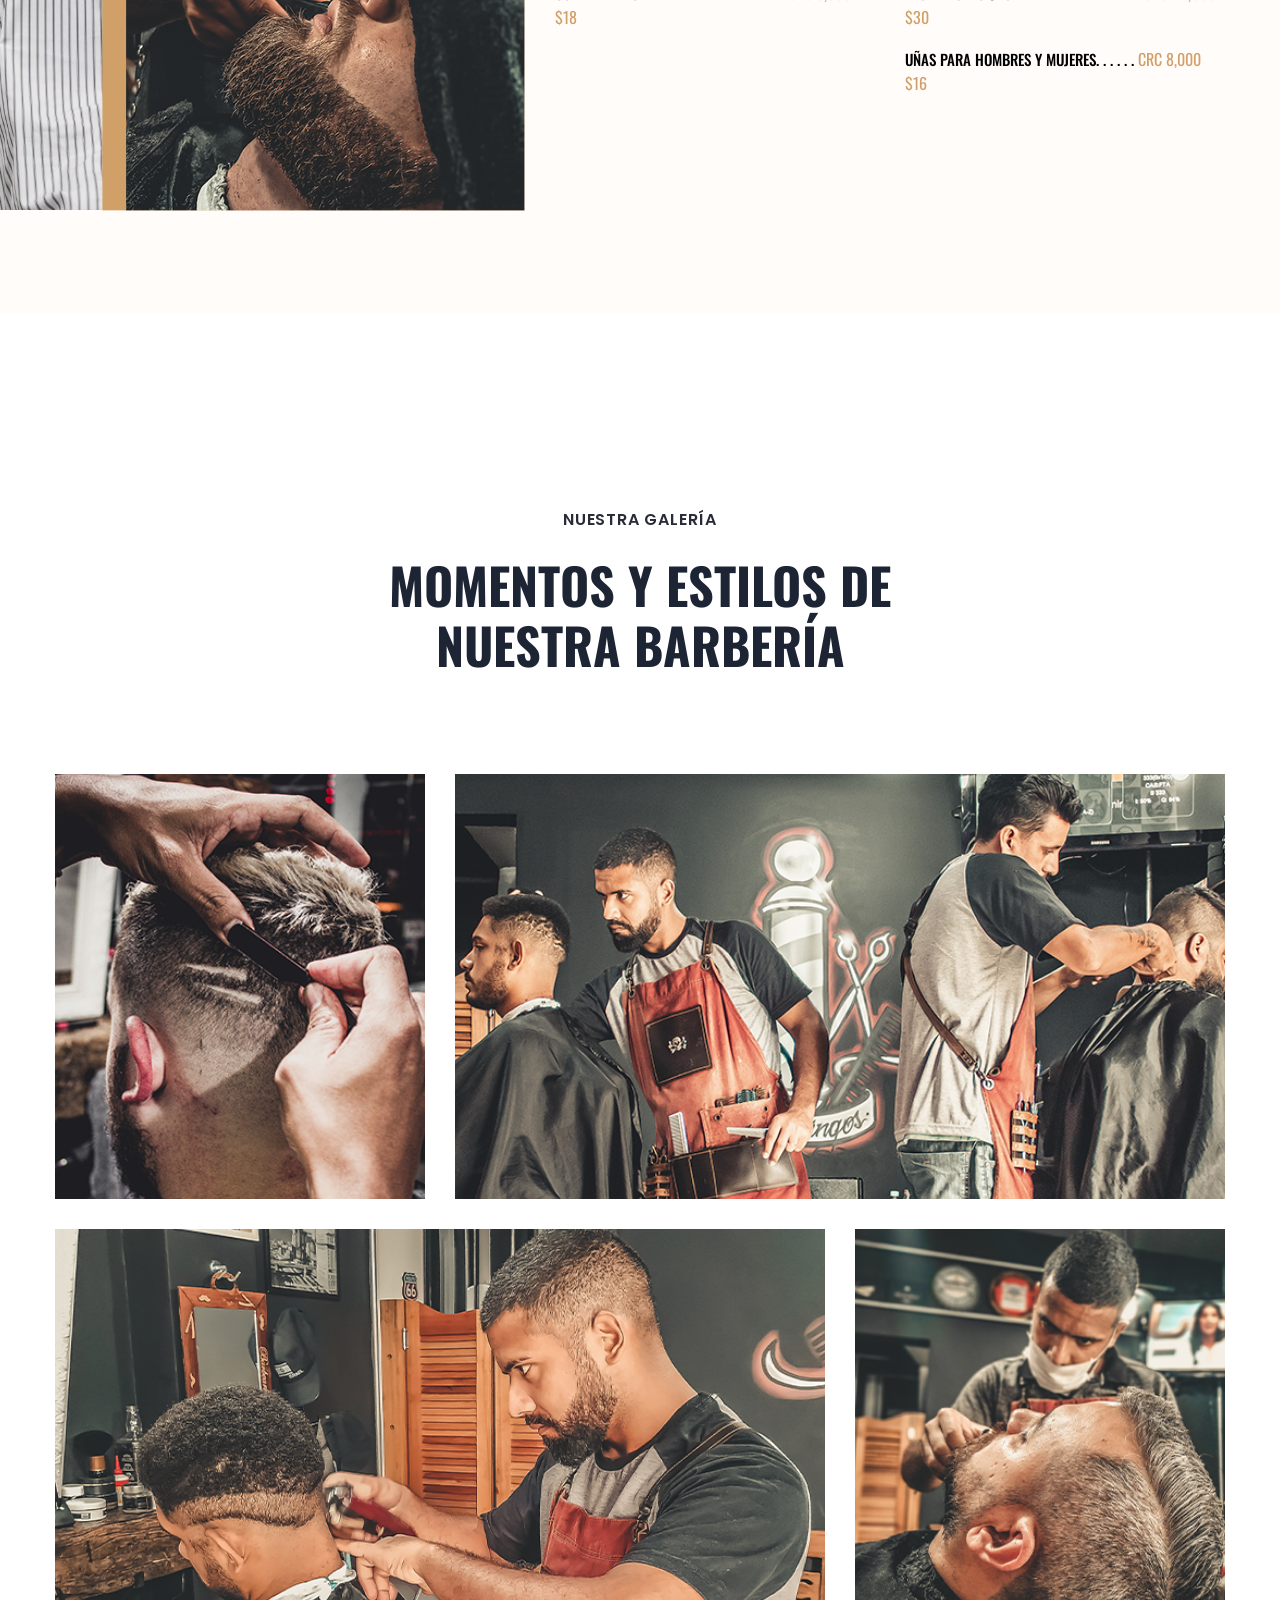
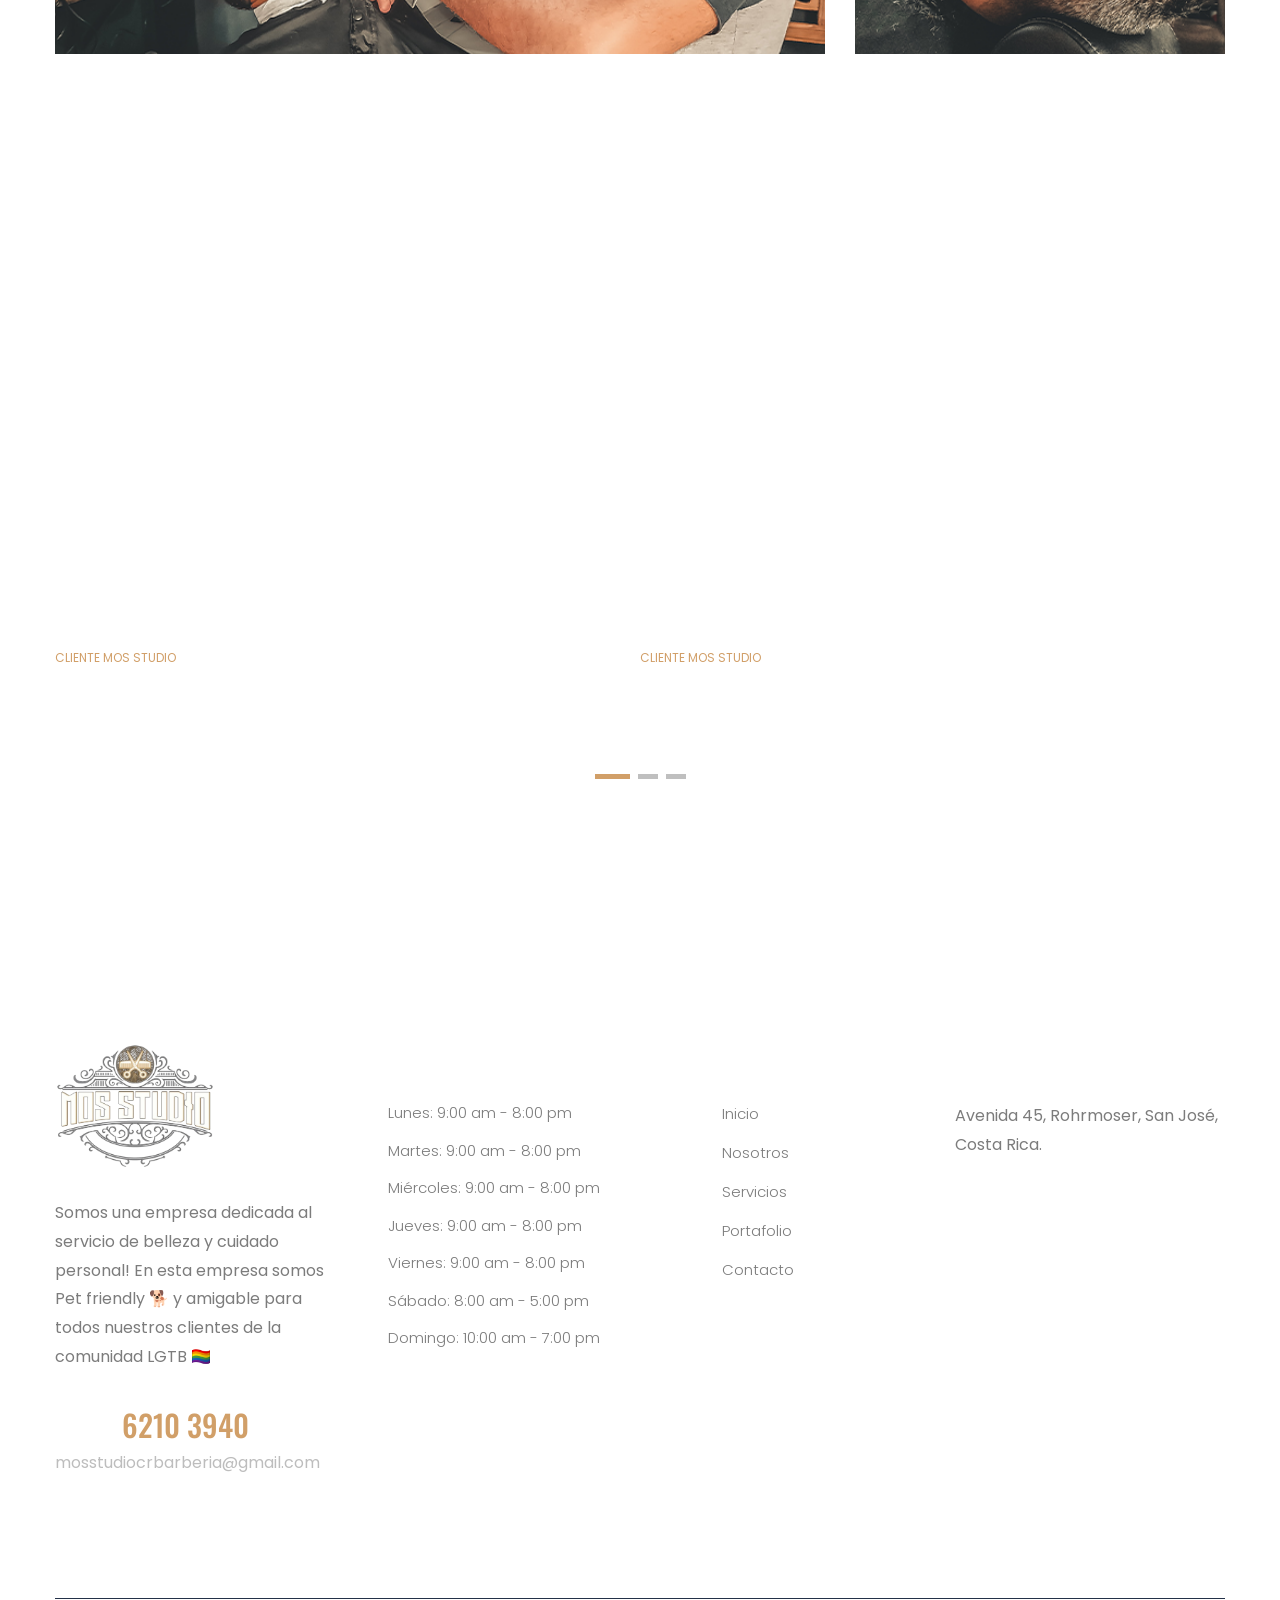
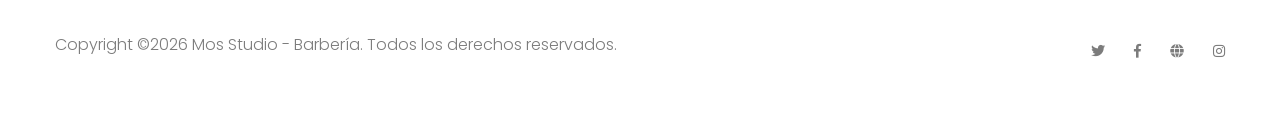
==== commit ff43b7c2: "Remove blog pages and navigation" ====
--- a/index.html
+++ b/index.html
@@ -60,7 +60,6 @@
                                             <li><a href="about.html">Nosotros</a></li>
                                             <li><a href="services.html">Servicios</a></li>
                                             <li><a href="portfolio.html">Portafolio</a></li>
-                                            <li><a href="blog.html">Blog</a></li>
                                             <li><a href="contact.html">Contacto</a></li>
                                         </ul>
                                     </nav>
@@ -401,61 +400,6 @@
            </div>
         </div>
         <!-- Corte Details End -->
-        <!--? Blog Area Start -->
-        <section class="home-blog-area section-padding30">
-            <div class="container">
-                <!-- Section Tittle -->
-                <div class="row justify-content-center">
-                    <div class="col-xl-6 col-lg-7 col-md-10 col-sm-10">
-                        <div class="section-tittle text-center mb-90">
-                            <span>novedades recientes</span>
-                            <h2>Consejos, estilos y tendencias de barbería</h2>
-                        </div>
-                    </div>
-                </div>
-                <div class="row">
-                    <div class="col-xl-6 col-lg-6 col-md-6">
-                        <div class="home-blog-single mb-30">
-                            <div class="blog-img-cap">
-                                <div class="blog-img">
-                                    <img src="assets/img/gallery/home-blog1.png" alt="">
-                                    <!-- Blog date -->
-                                    <div class="blog-date text-center">
-                                        <span>24</span>
-                                        <p>Ahora</p>
-                                    </div>
-                                </div>
-                                <div class="blog-cap">
-                                    <p>|   Physics</p>
-                                    <h3><a href="blog_details.html">Cómo mantener tu corte fresco por m?s tiempo</a></h3>
-                                    <a href="https://wa.me/c/50662103940" class="more-btn" target="_blank" rel="noopener noreferrer">Reservar cita »</a>
-                                </div>
-                            </div>
-                        </div>
-                    </div>
-                    <div class="col-xl-6 col-lg-6 col-md-6">
-                        <div class="home-blog-single mb-30">
-                            <div class="blog-img-cap">
-                                <div class="blog-img">
-                                    <img src="assets/img/gallery/home-blog2.png" alt="">
-                                    <!-- Blog date -->
-                                    <div class="blog-date text-center">
-                                        <span>24</span>
-                                        <p>Ahora</p>
-                                    </div>
-                                </div>
-                                <div class="blog-cap">
-                                    <p>|   Physics</p>
-                                    <h3><a href="blog_details.html">Cómo mantener tu corte fresco por m?s tiempo</a></h3>
-                                    <a href="https://wa.me/c/50662103940" class="more-btn" target="_blank" rel="noopener noreferrer">Reservar cita »</a>
-                                </div>
-                            </div>
-                        </div>
-                    </div>
-                </div>
-            </div>
-        </section>
-        <!-- Blog Area End -->
     </main>
     <footer>
         <!--? Footer Start-->
@@ -505,7 +449,6 @@
                                         <li><a href="about.html">Nosotros</a></li>
                                         <li><a href="services.html">Servicios</a></li>
                                         <li><a href="portfolio.html">Portafolio</a></li>
-                                        <li><a href="blog.html">Blog</a></li>
                                         <li><a href="contact.html">Contacto</a></li>
                                     </ul>
                                 </div>
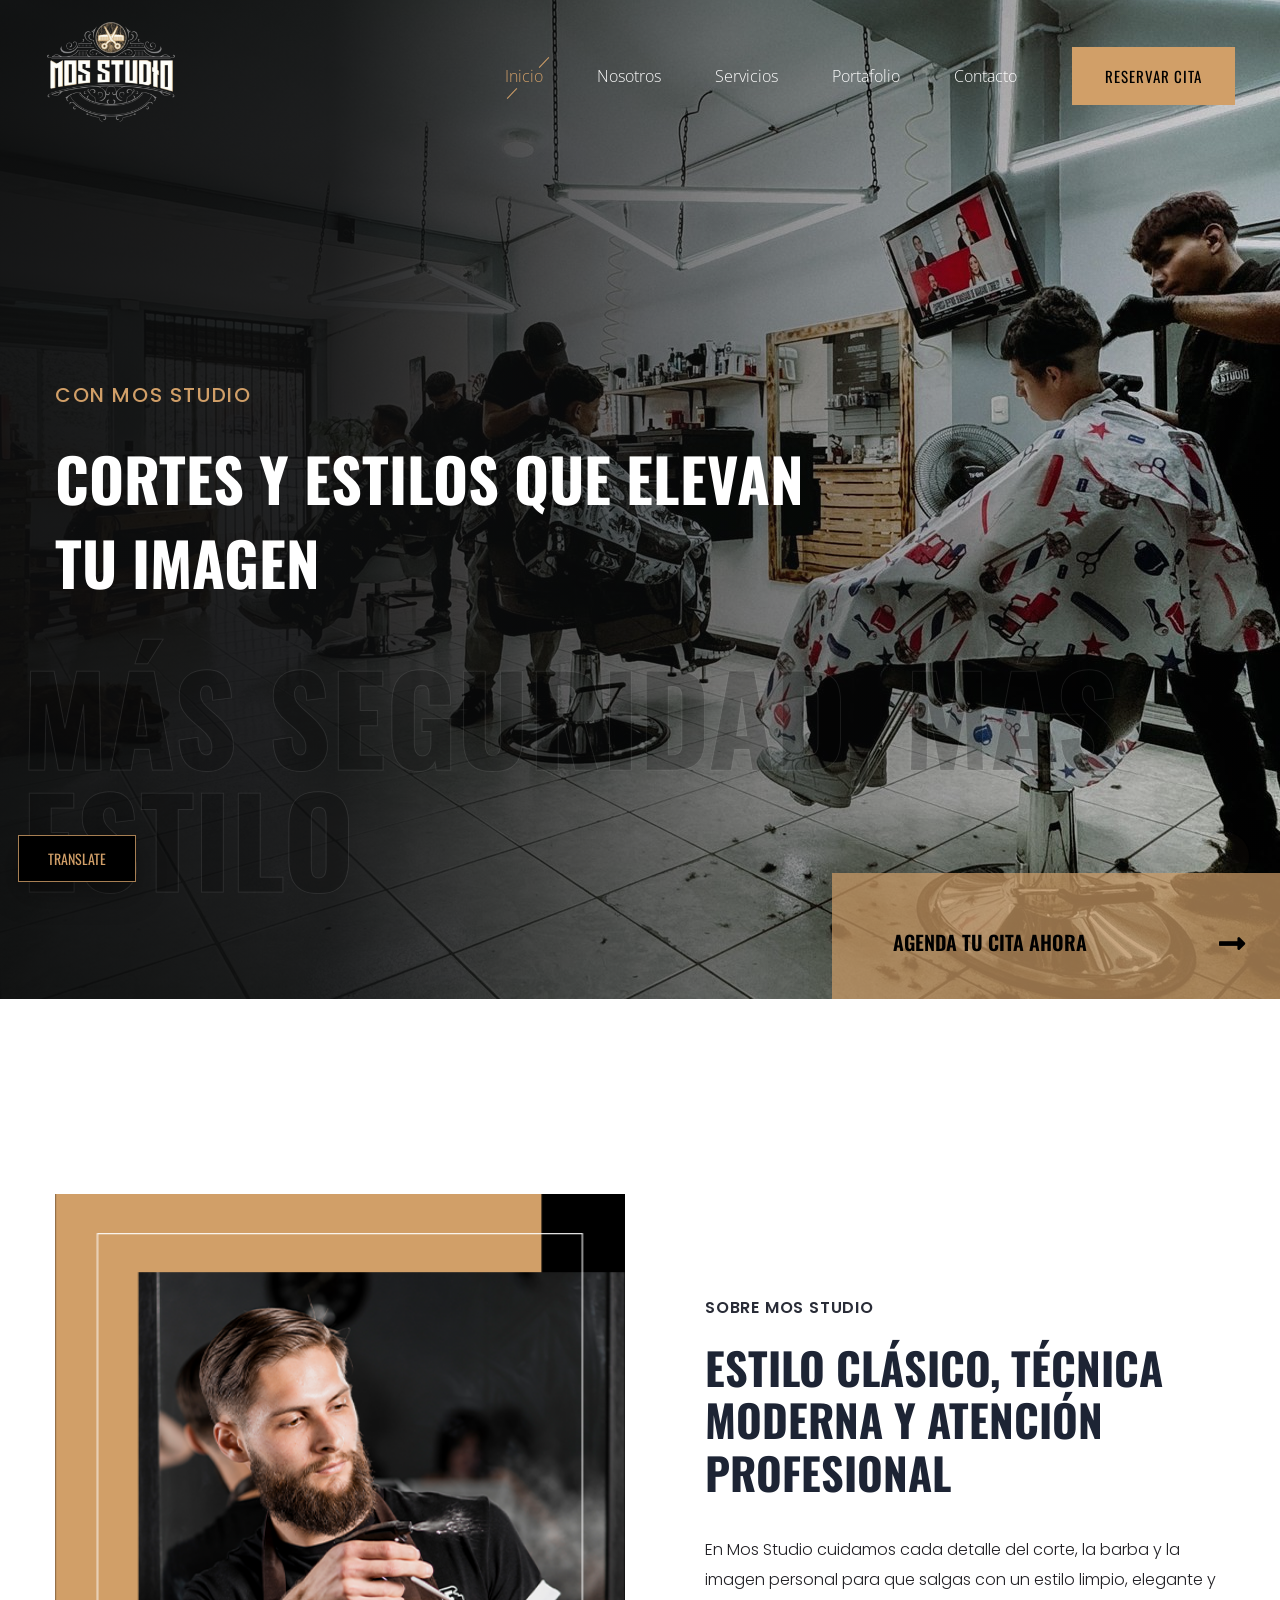
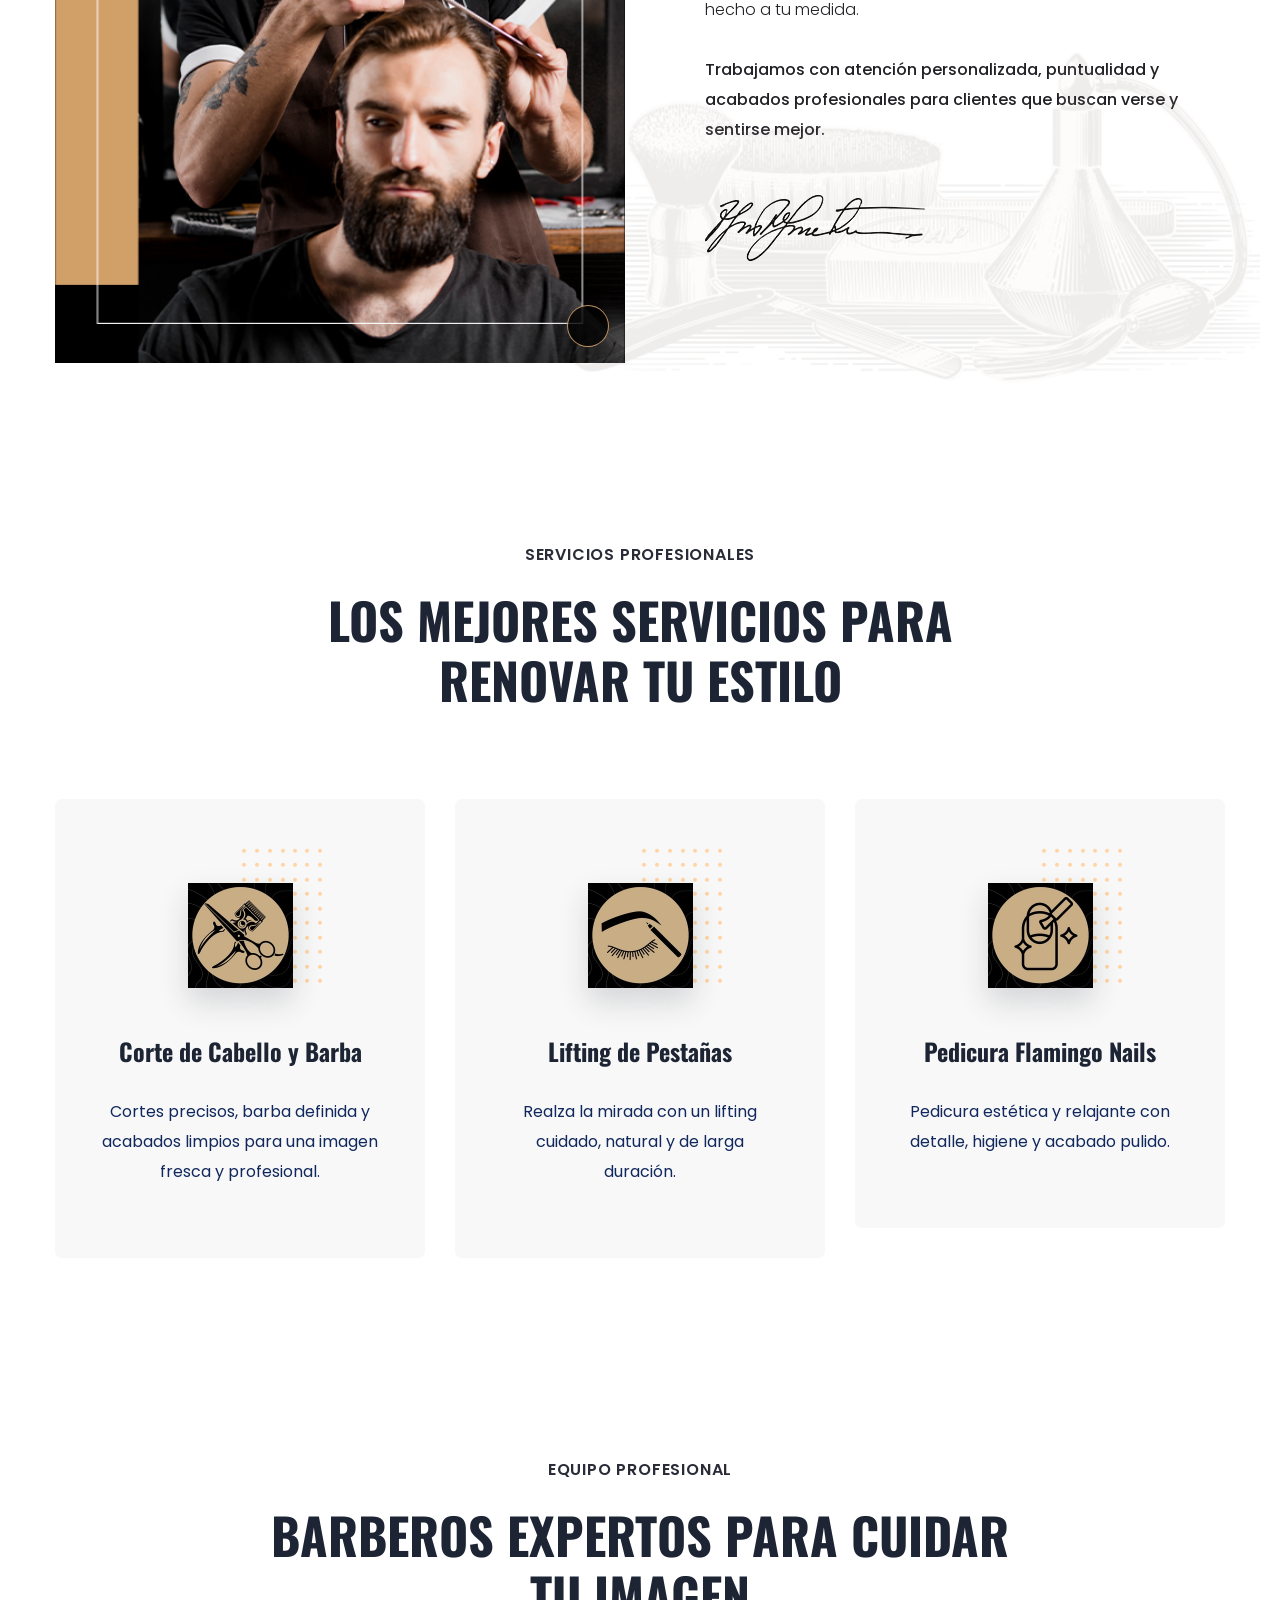
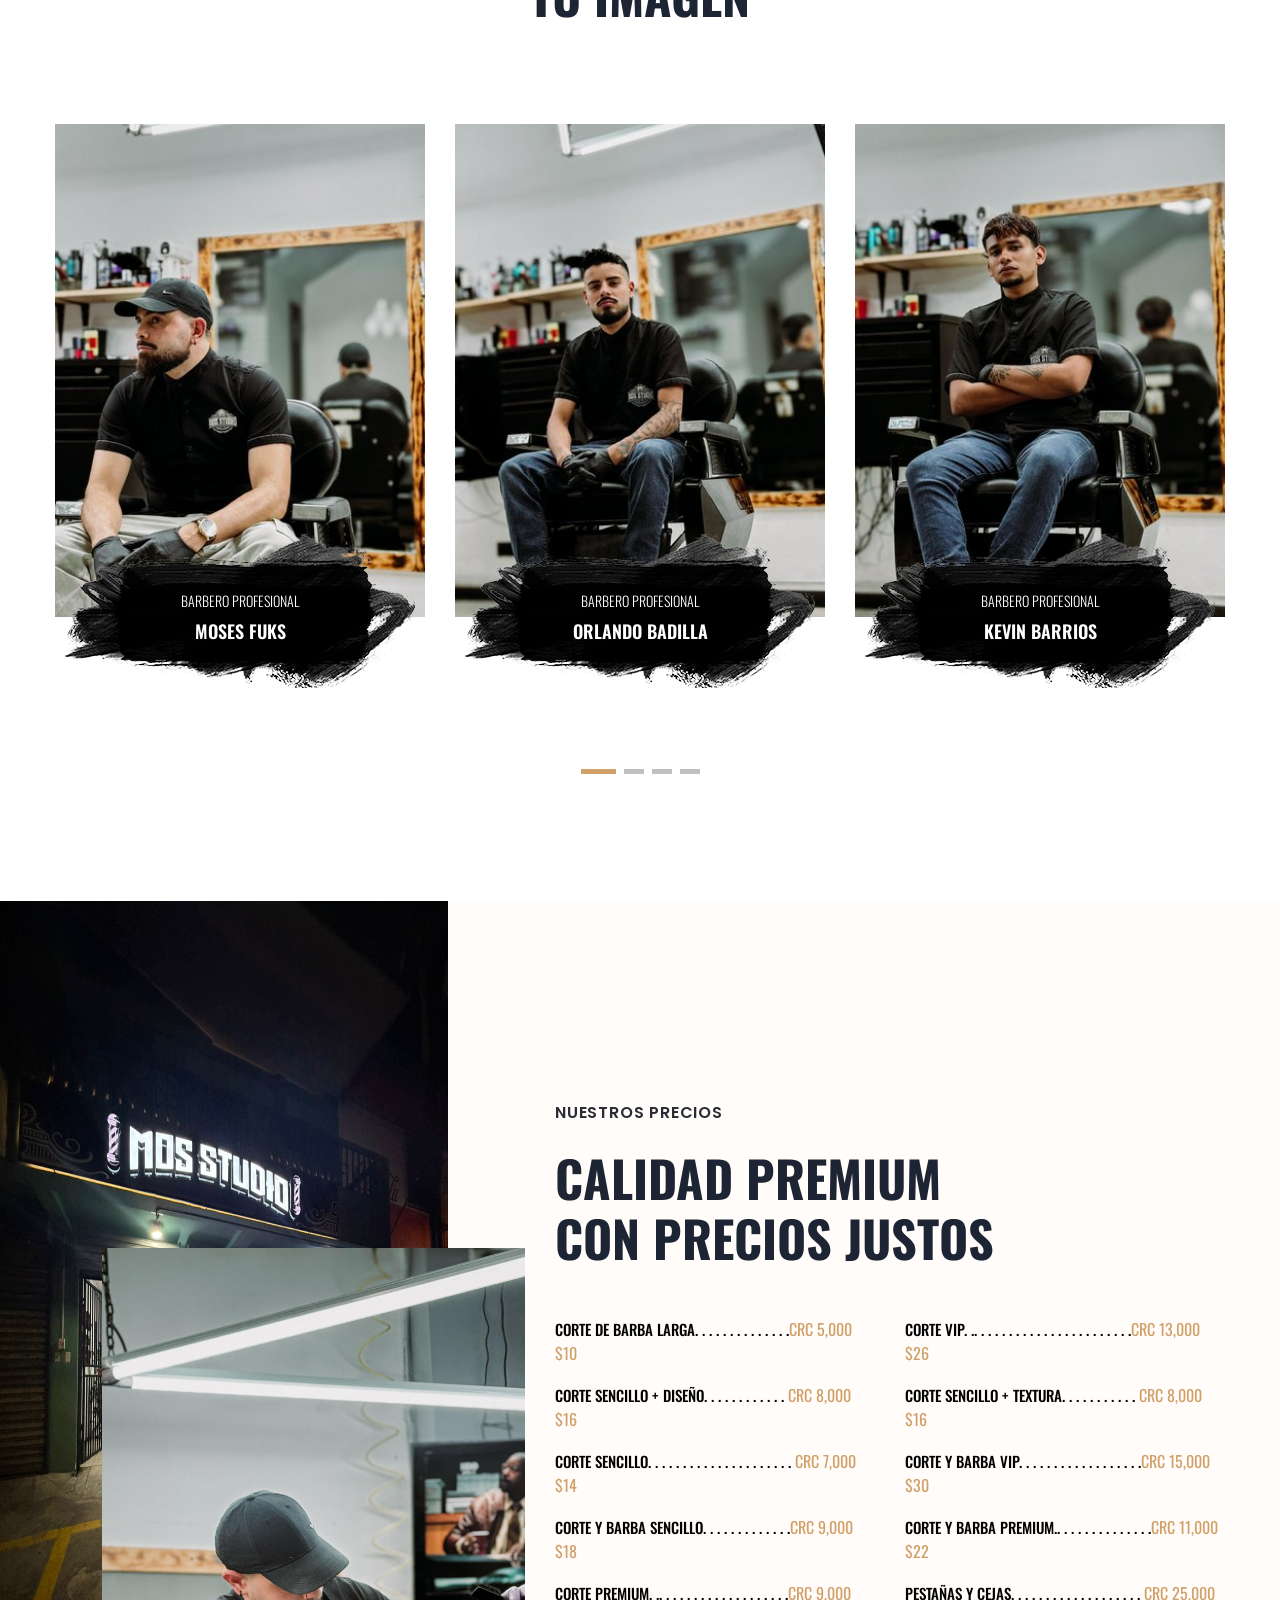
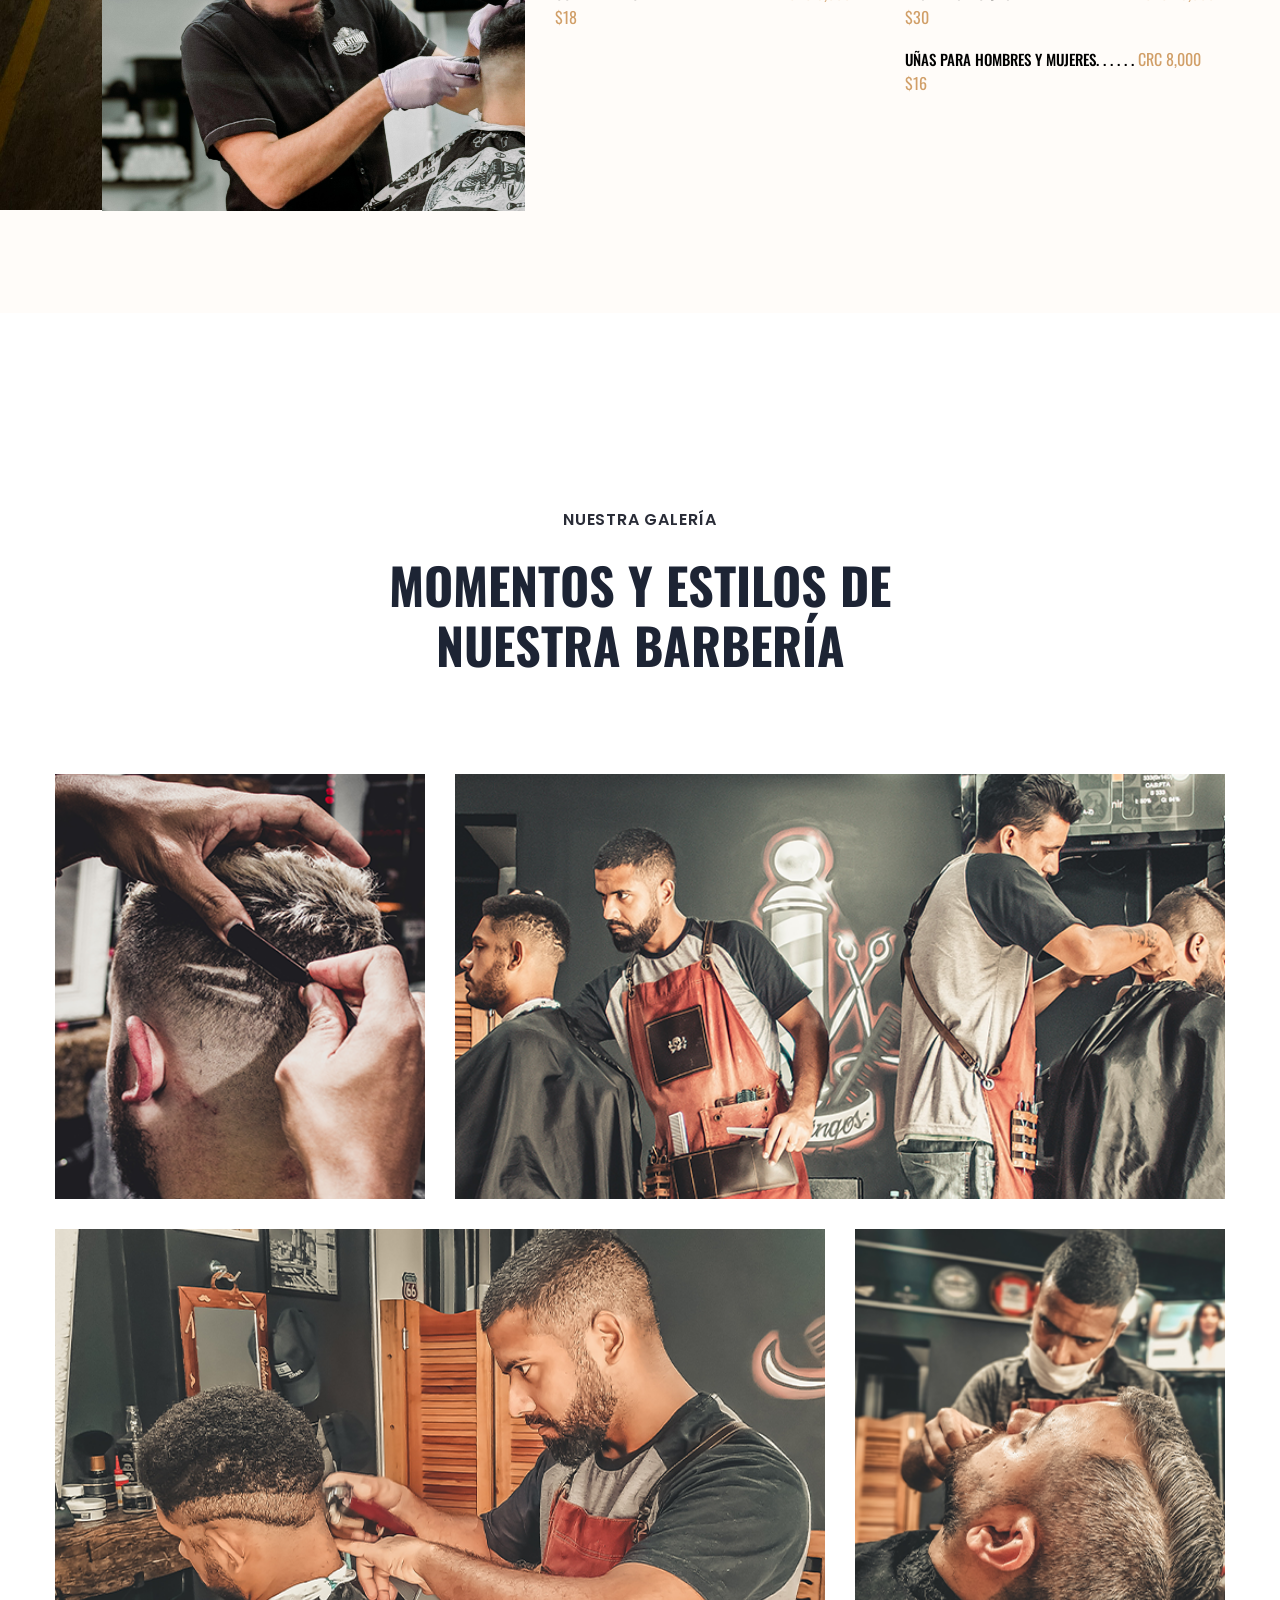
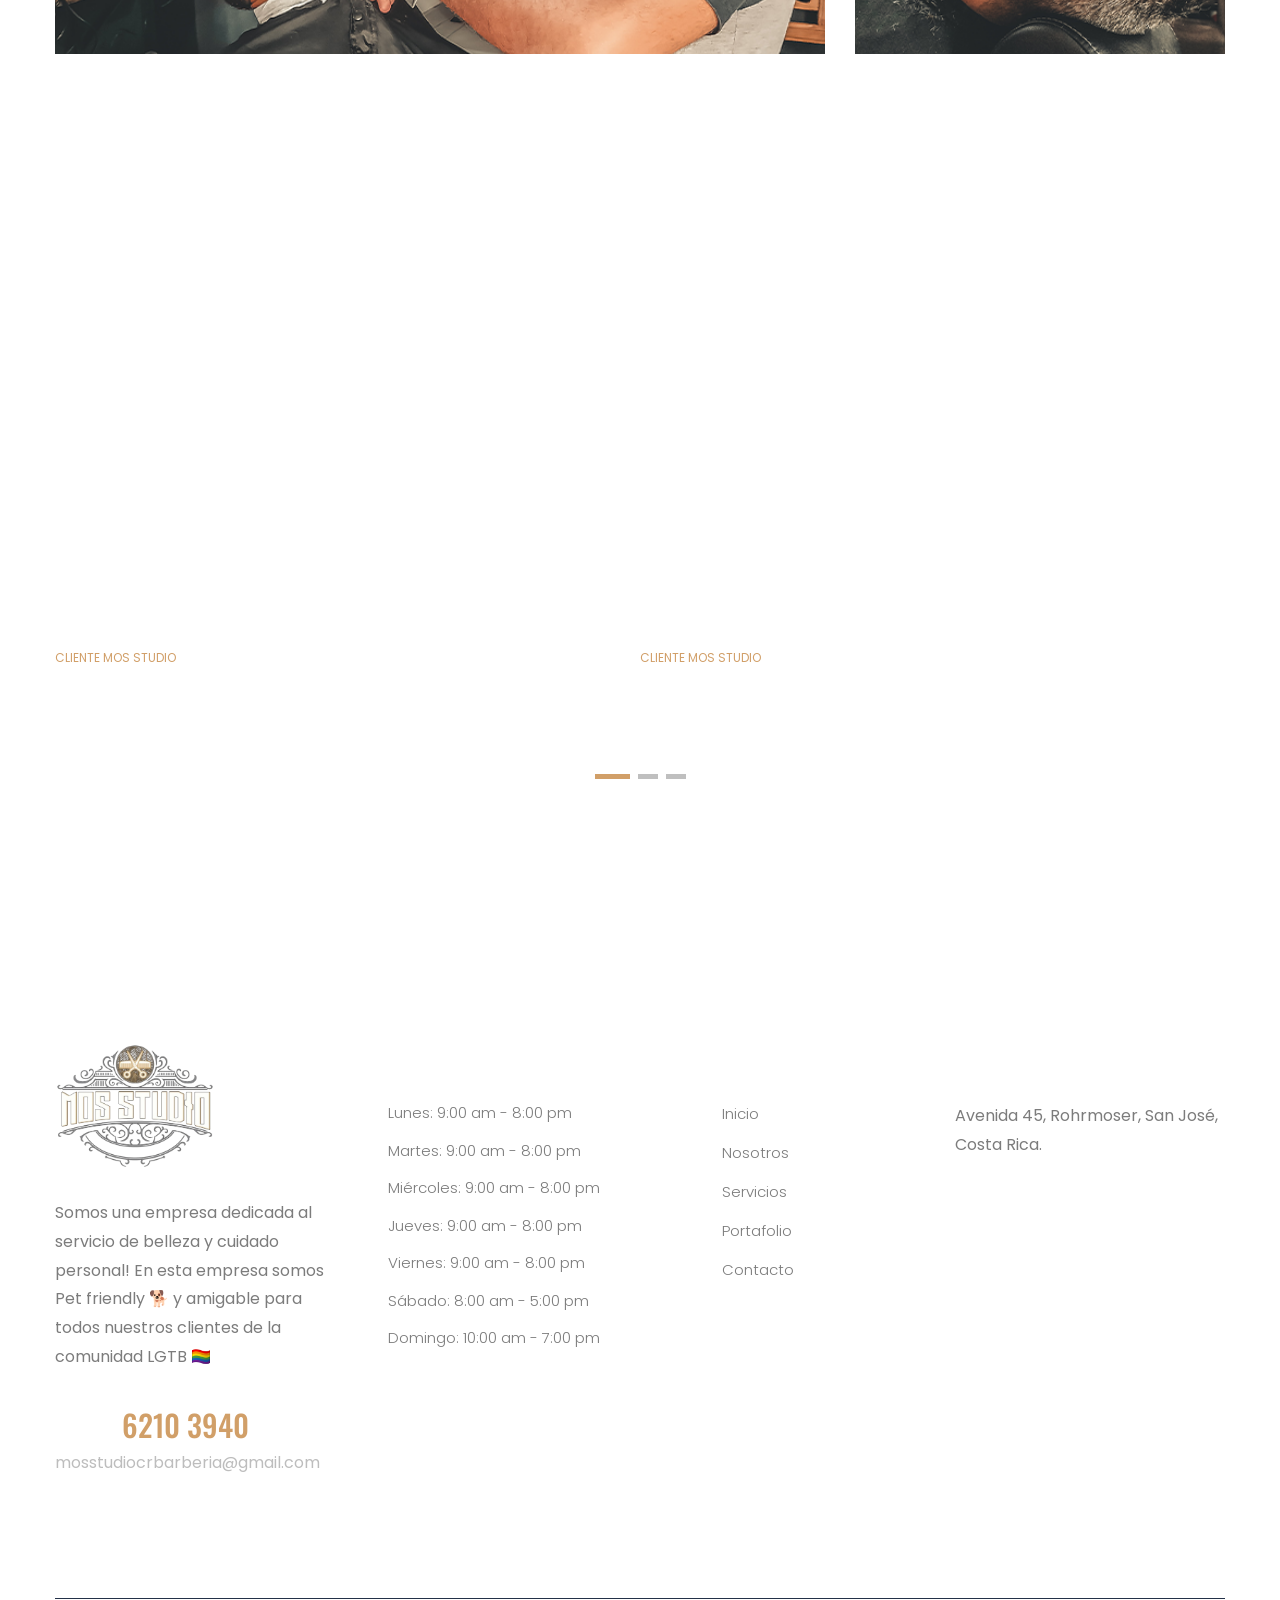
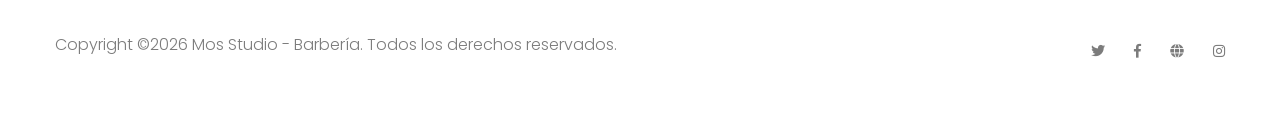
==== commit 6dab2016: "Update pricing section images" ====
--- a/index.html
+++ b/index.html
@@ -313,8 +313,8 @@
             </div>
             <!-- pricing img -->
             <div class="pricing-img">
-                <img class="pricing-img1" src="assets/img/gallery/pricing1.png" alt="">
-                <img class="pricing-img2" src="assets/img/gallery/pricing2.png" alt="">
+                <img class="pricing-img1" src="assets/img/gallery/pricing-studio.jpeg" alt="Fachada de Mos Studio">
+                <img class="pricing-img2" src="assets/img/gallery/pricing-precios.jpeg" alt="Servicio profesional de barbería en Mos Studio">
             </div>
         </div>
         <!-- Best Pricing Area End -->
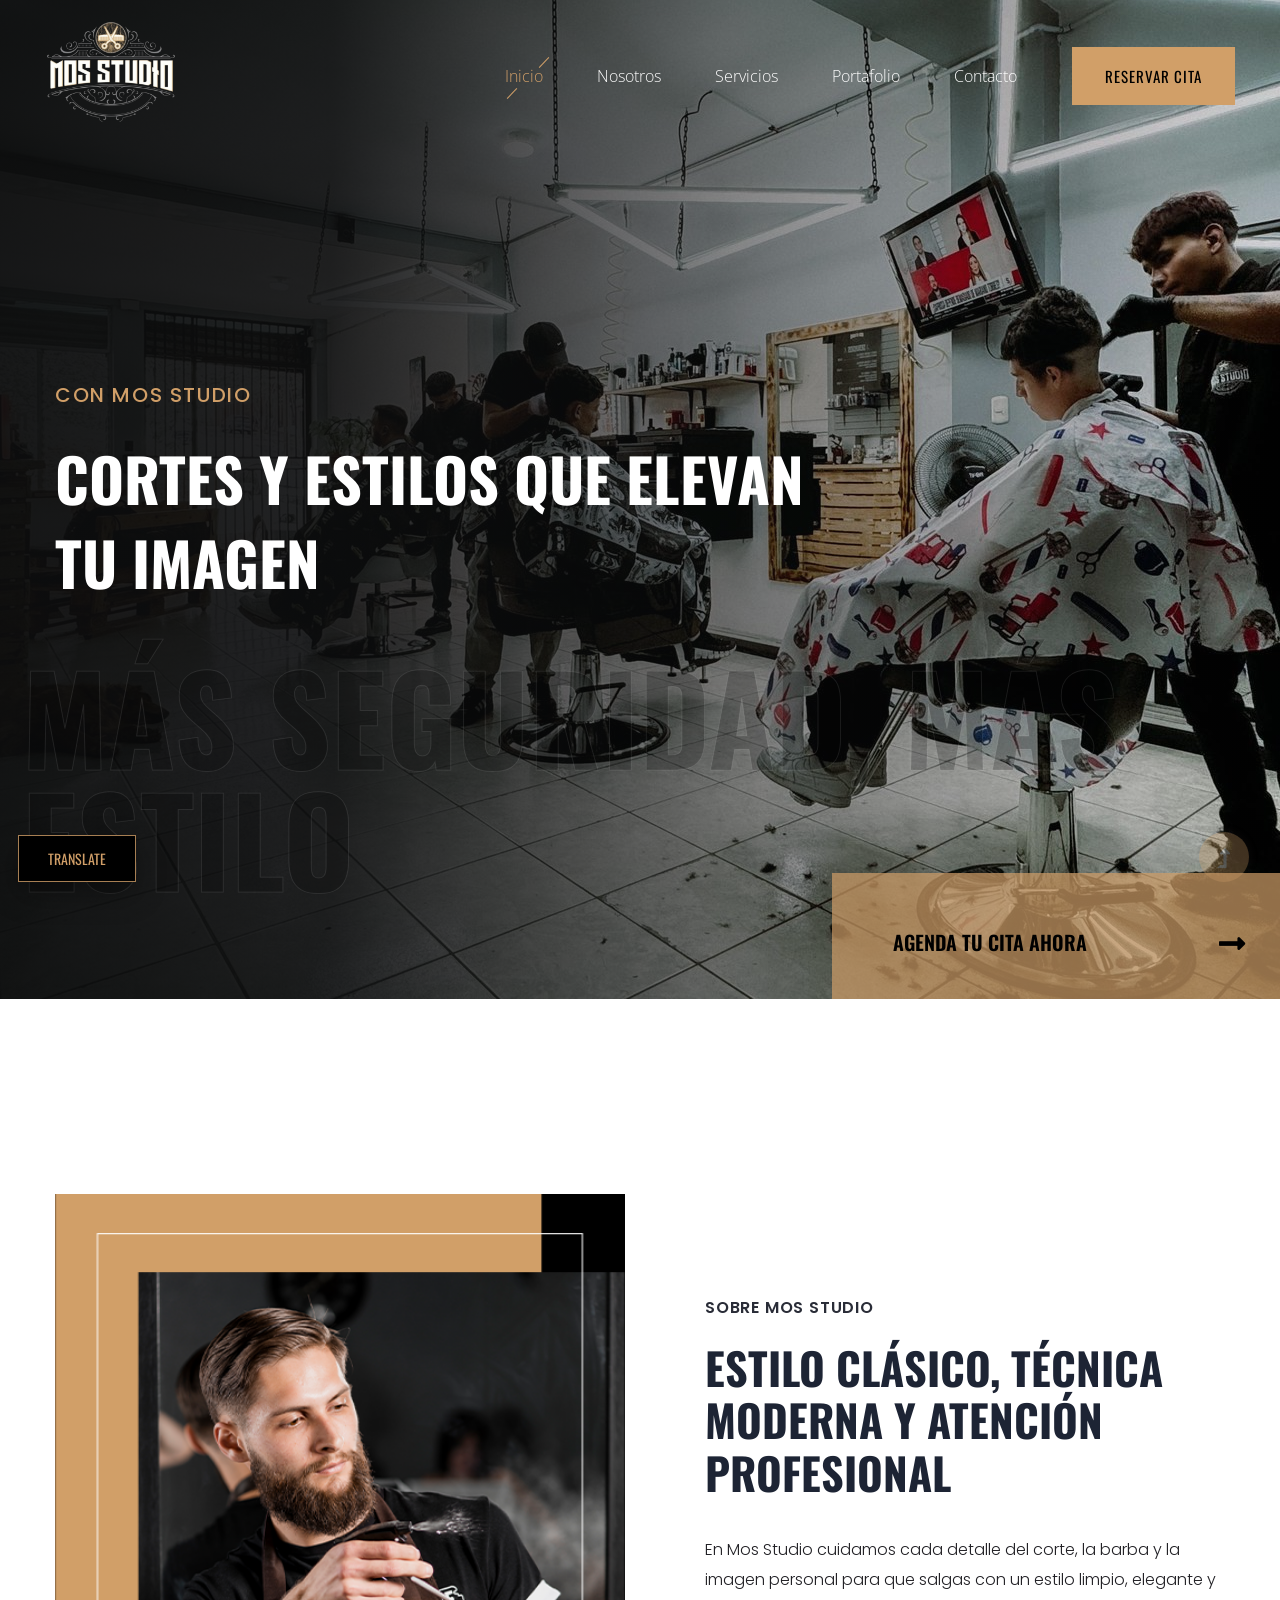
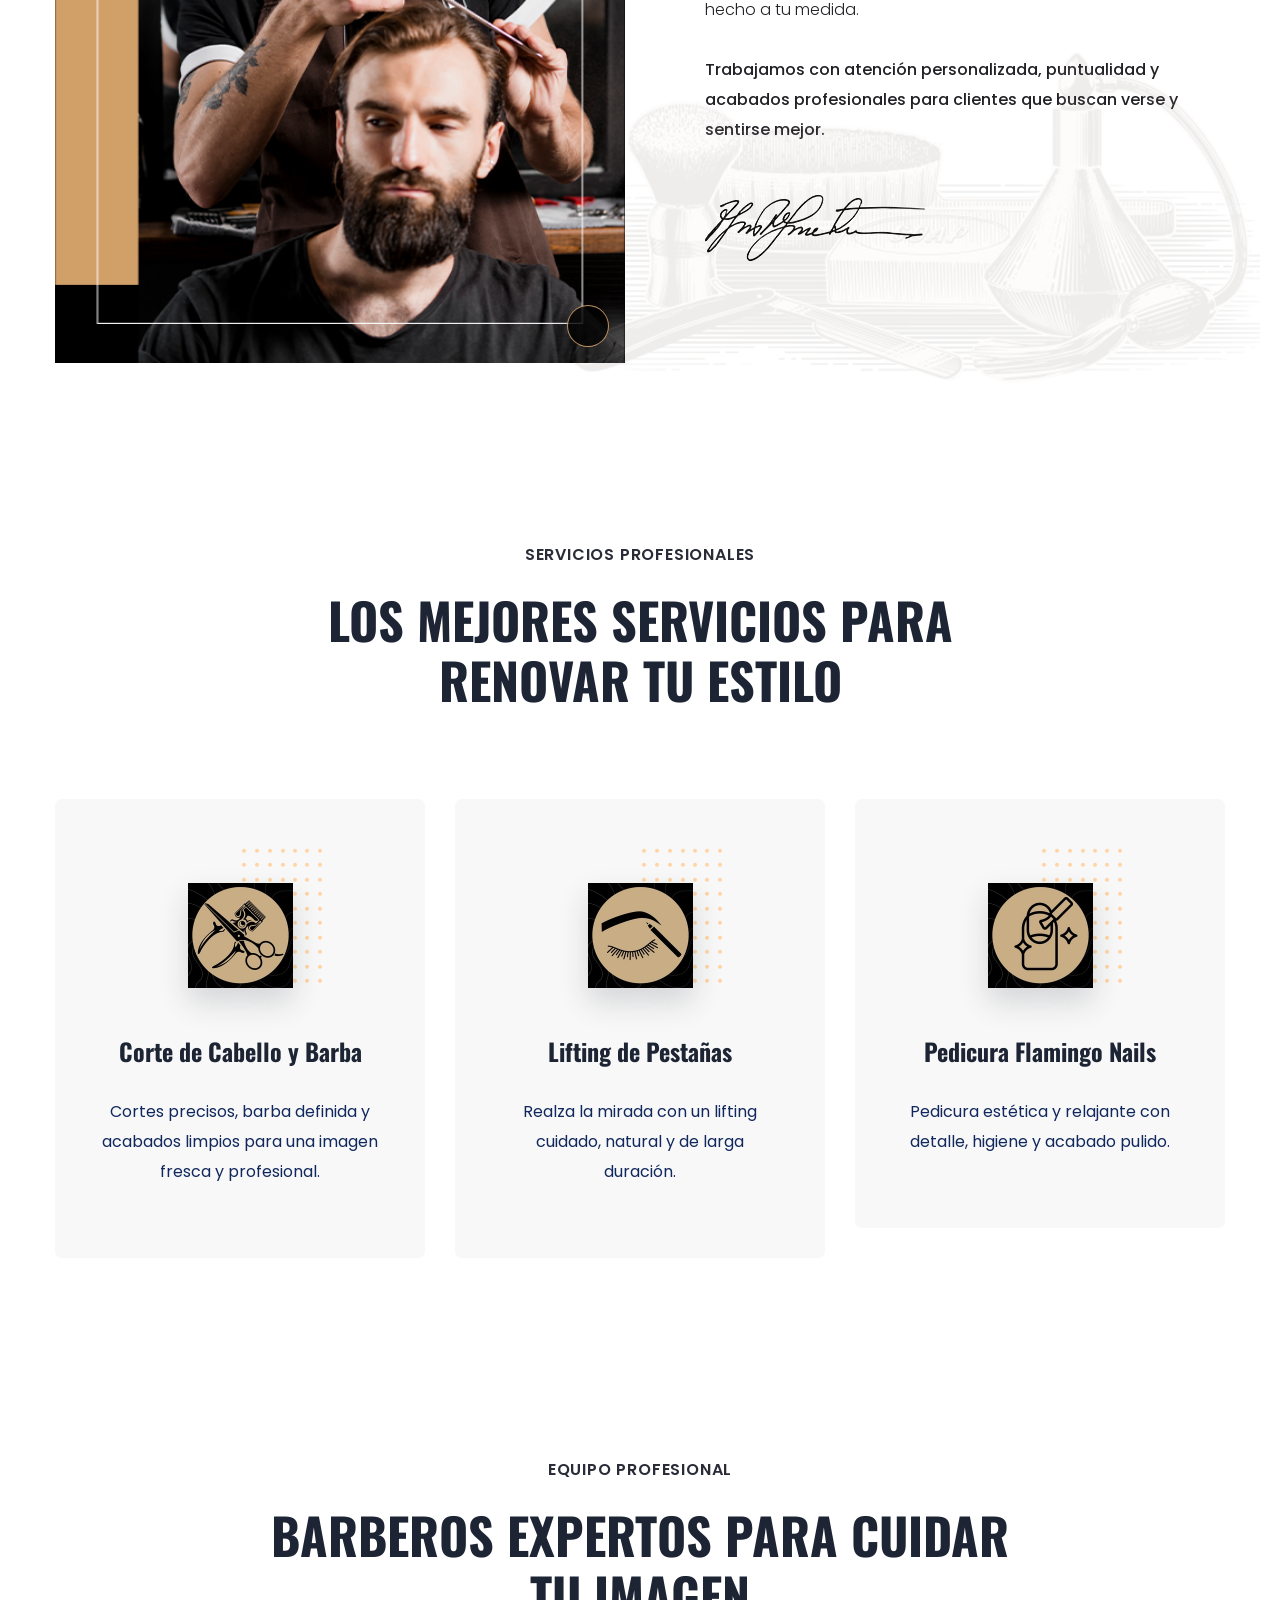
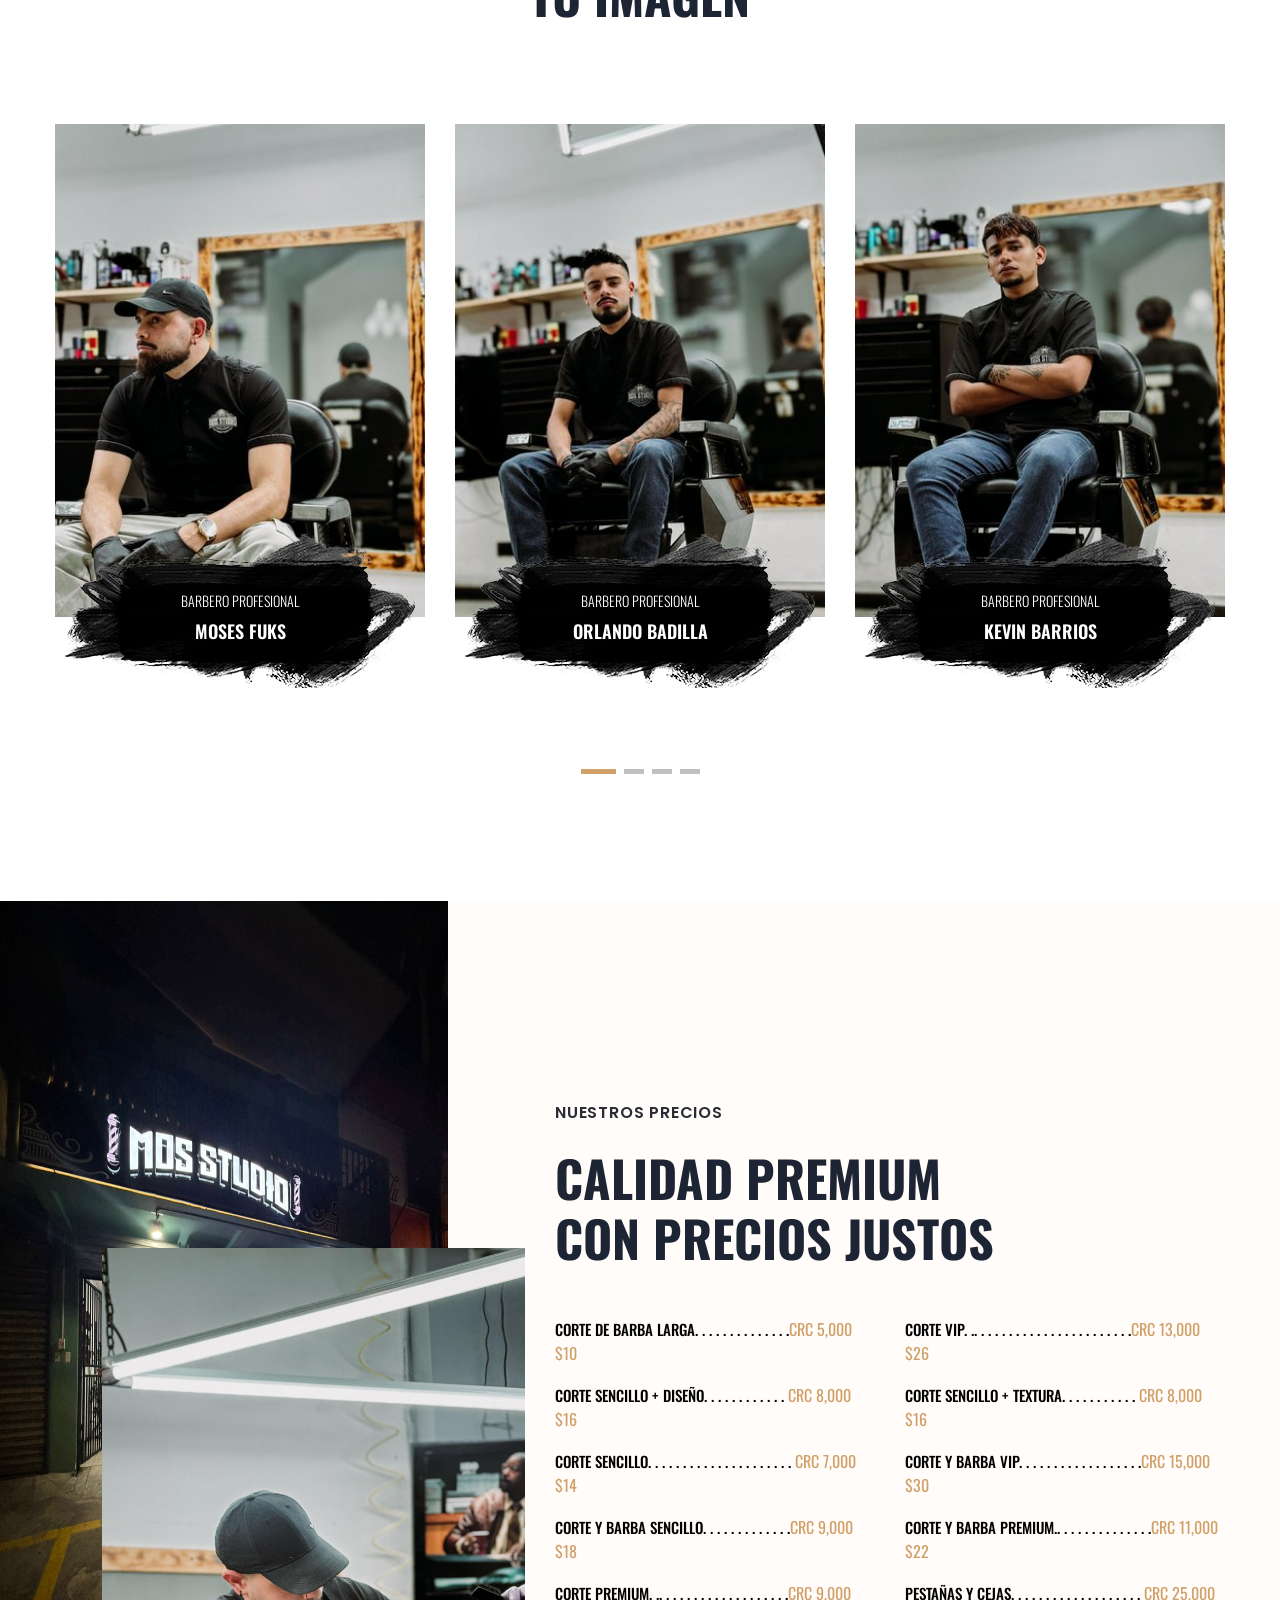
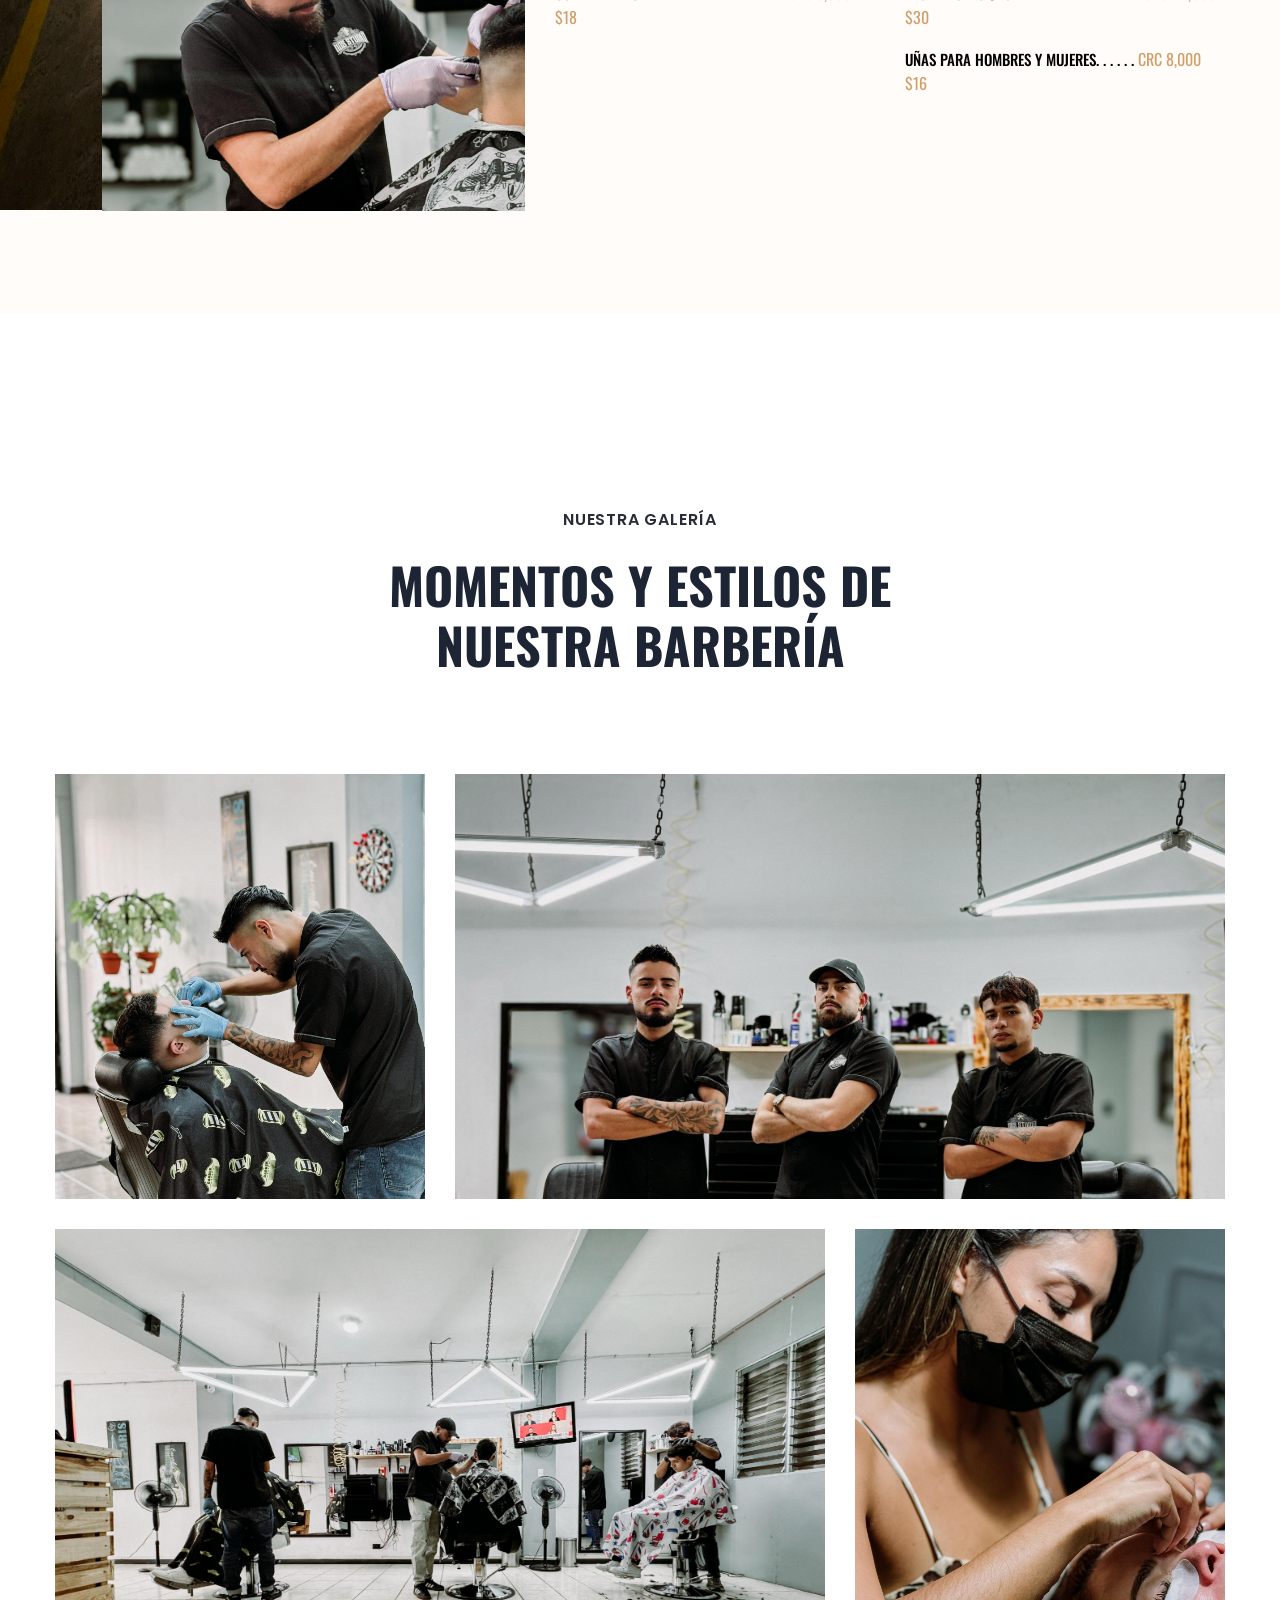
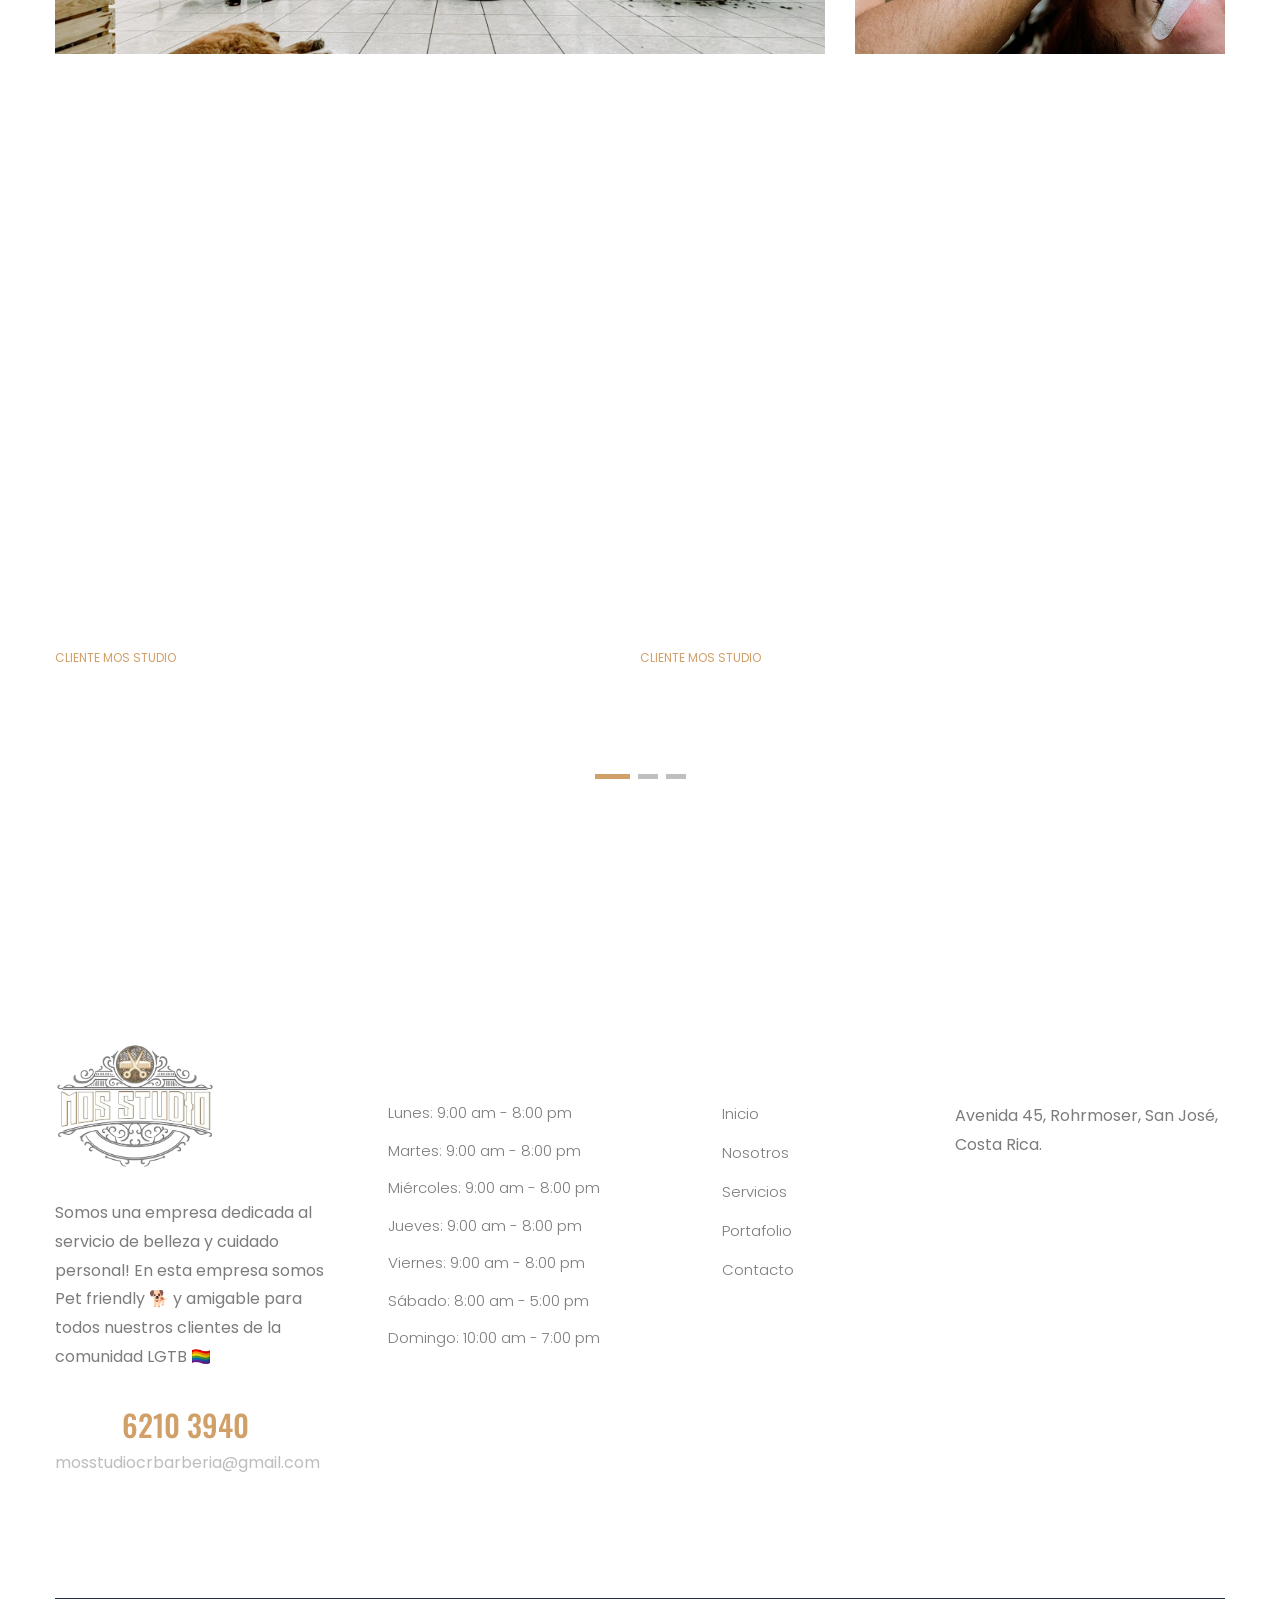
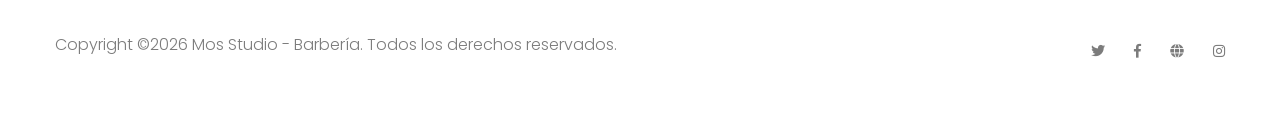
==== commit 1cad2e20: "Update home gallery images" ====
--- a/index.html
+++ b/index.html
@@ -333,25 +333,25 @@
                 <div class="row">
                     <div class="col-lg-4 col-md-6 col-sm-6">
                         <div class="box snake mb-30">
-                            <div class="gallery-img " style="background-image: url(assets/img/gallery/gallery1.png);"></div>
+                            <div class="gallery-img " style="background-image: url(assets/img/gallery/mos-gallery-1.jpeg);"></div>
                             <div class="overlay"></div>
                         </div>
                     </div>
                     <div class="col-lg-8 col-md-6 col-sm-6">
                         <div class="box snake mb-30">
-                            <div class="gallery-img " style="background-image: url(assets/img/gallery/gallery2.png);"></div>
+                            <div class="gallery-img " style="background-image: url(assets/img/gallery/mos-gallery-2.jpeg);"></div>
                             <div class="overlay"></div>
                         </div>
                     </div>
                     <div class="col-lg-8 col-md-6 col-sm-6">
                         <div class="box snake mb-30">
-                            <div class="gallery-img " style="background-image: url(assets/img/gallery/gallery3.png);"></div>
+                            <div class="gallery-img " style="background-image: url(assets/img/gallery/mos-gallery-3.jpeg);"></div>
                             <div class="overlay"></div>
                         </div>
                     </div>
                     <div class="col-lg-4 col-md-6 col-sm-6">
                         <div class="box snake mb-30">
-                            <div class="gallery-img " style="background-image: url(assets/img/gallery/gallery4.png);"></div>
+                            <div class="gallery-img " style="background-image: url(assets/img/gallery/mos-gallery-4.jpeg);"></div>
                             <div class="overlay"></div>
                         </div>
                     </div>
--- a/assets/css/mos-brand.css
+++ b/assets/css/mos-brand.css
@@ -176,6 +176,13 @@
   background: #0c0d0e;
 }
 
+.slider-area2 {
+  background:
+    linear-gradient(90deg, rgba(0, 0, 0, 0.78) 0%, rgba(0, 0, 0, 0.66) 48%, rgba(0, 0, 0, 0.58) 100%),
+    url("../img/gallery/pages-hero.jpeg") center center / cover no-repeat !important;
+  background-position: center center !important;
+}
+
 .mos-hero-slide {
   position: relative;
   isolation: isolate;
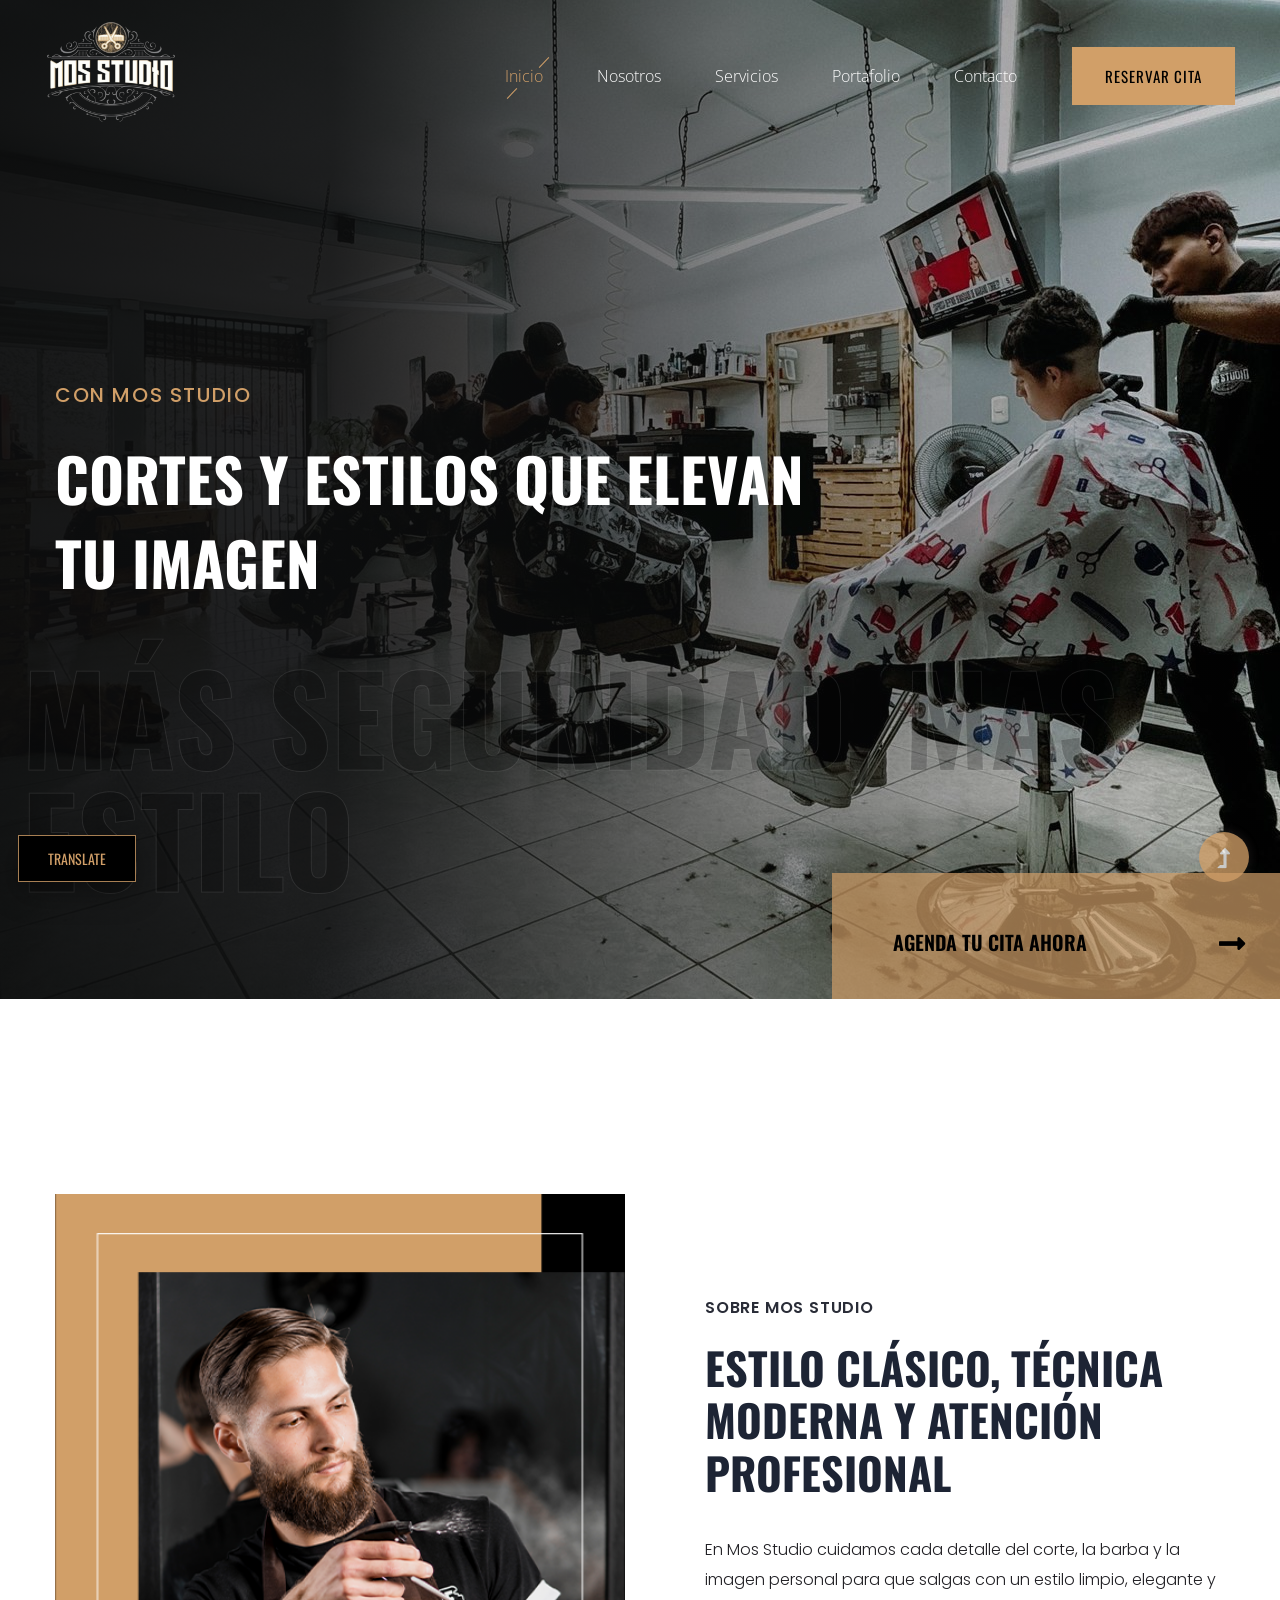
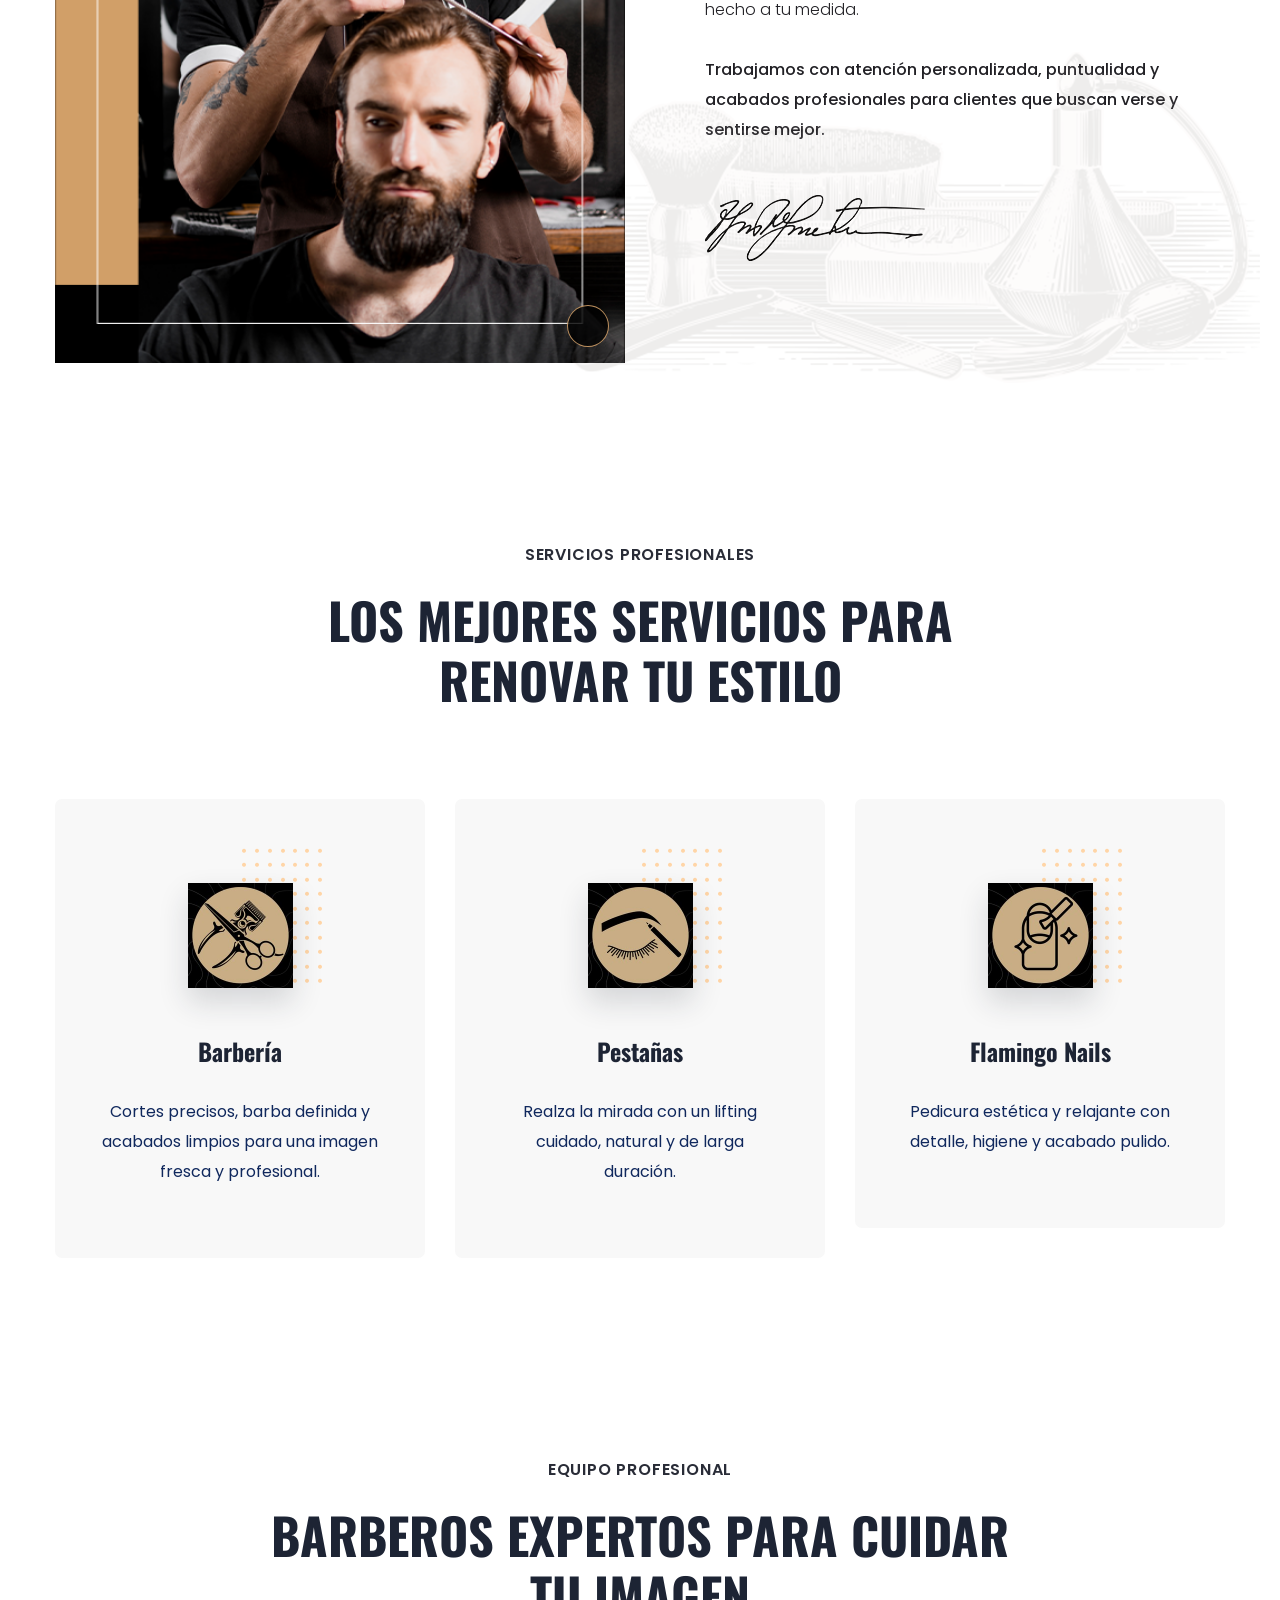
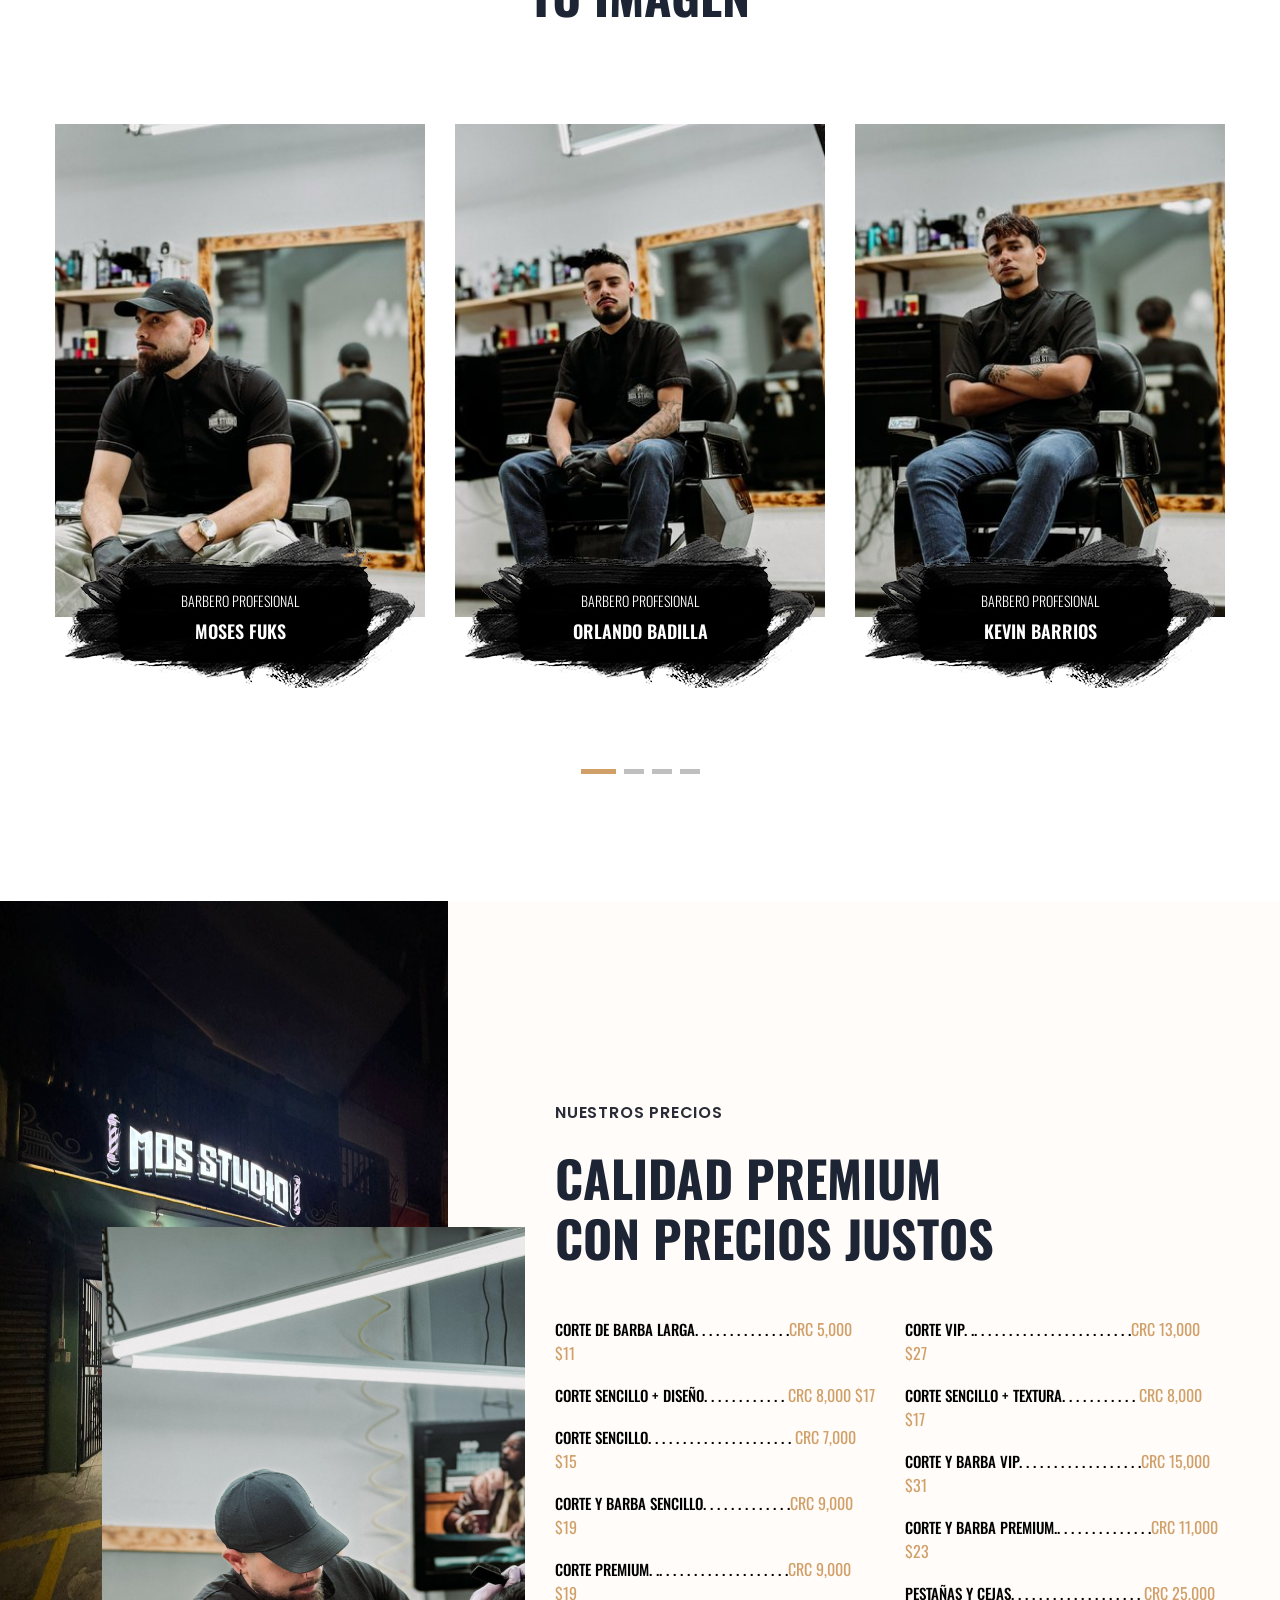
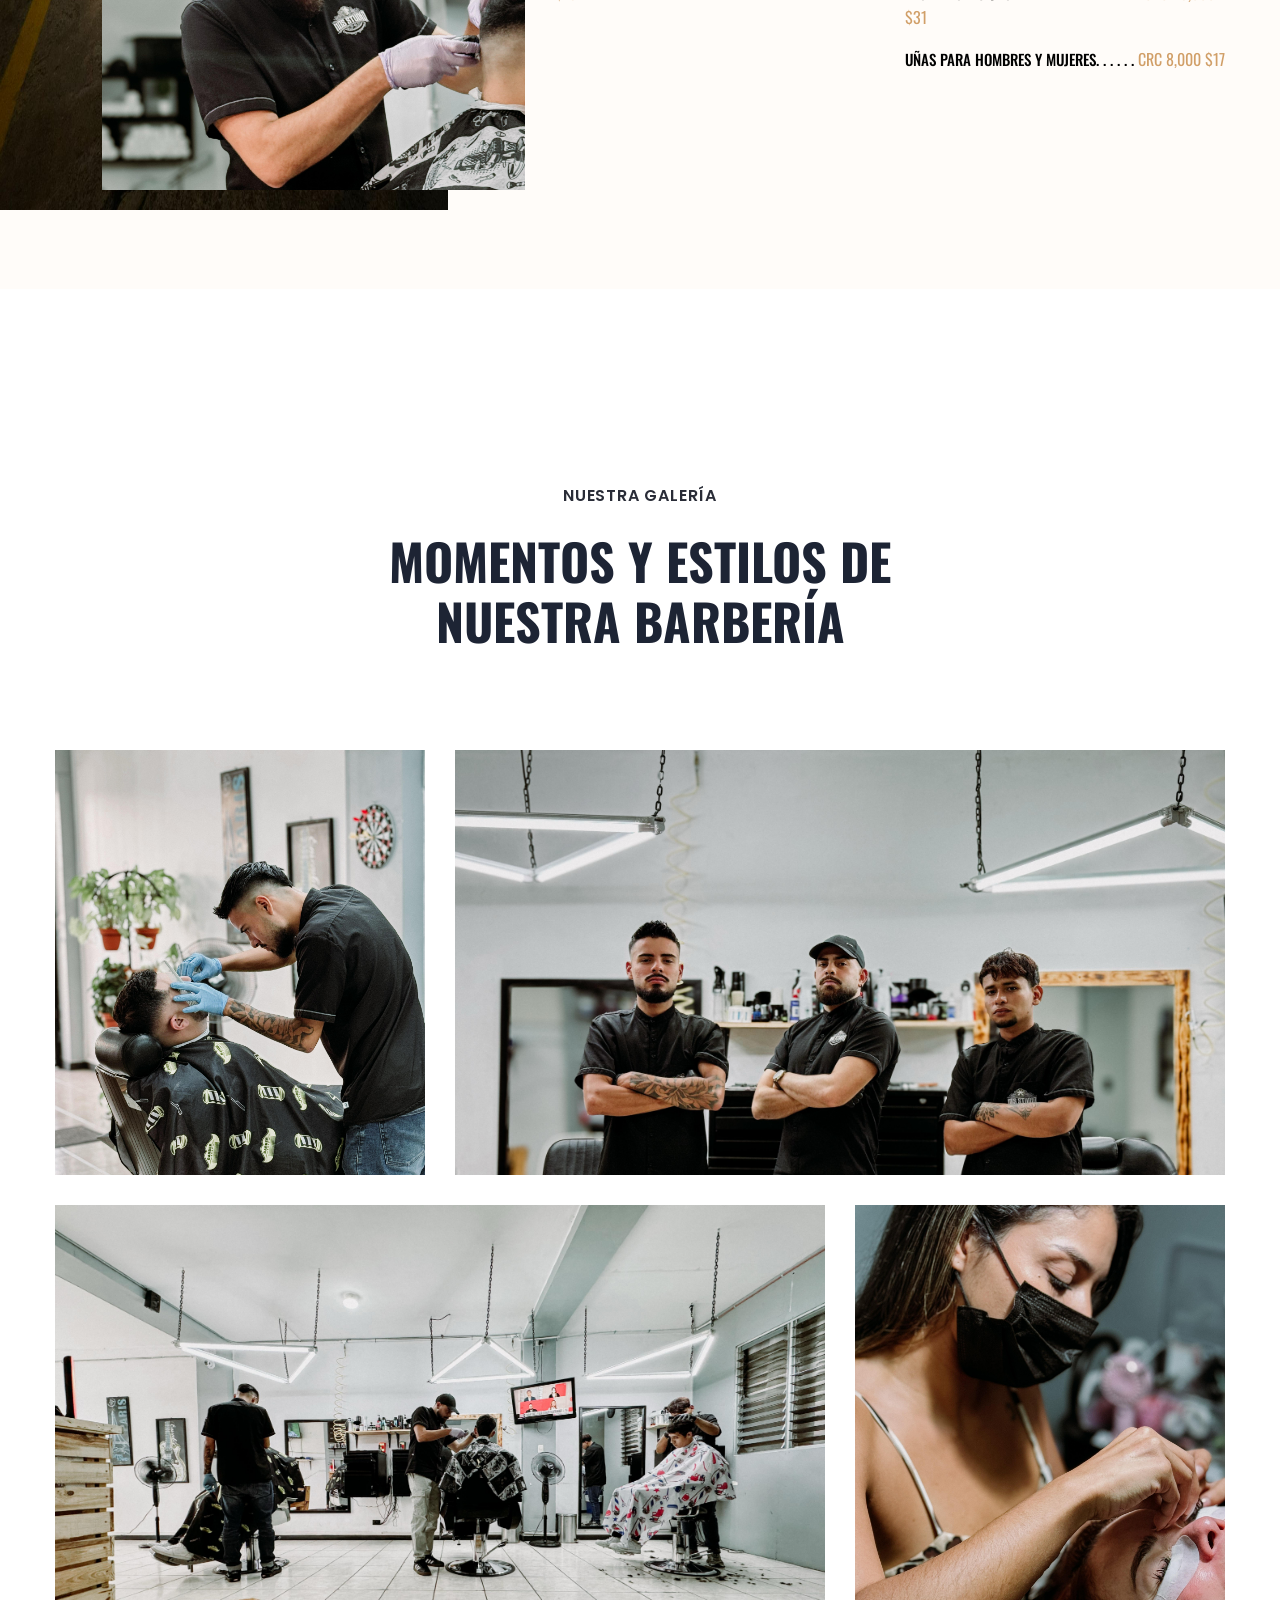
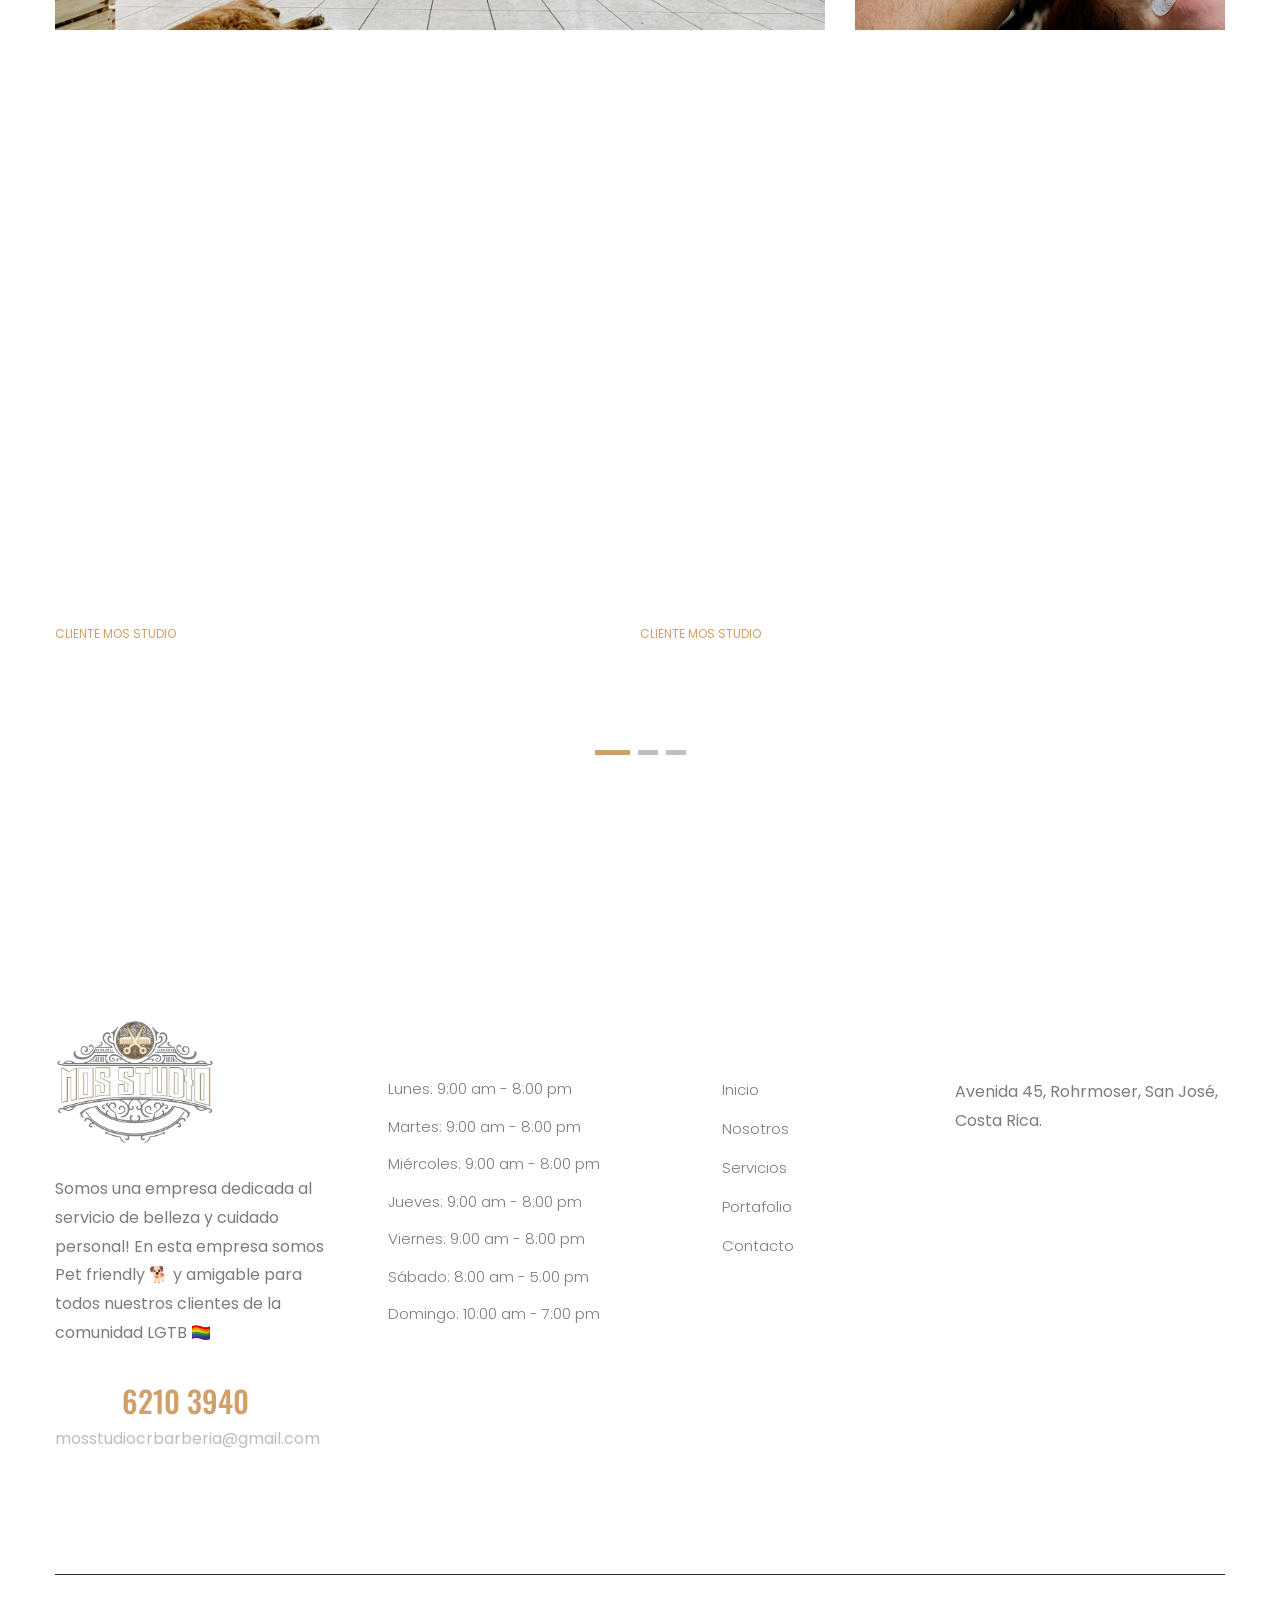
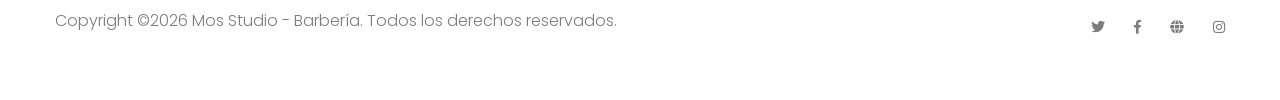
==== commit 2fc6d000: "Update service names and pricing in index.html" ====
--- a/index.html
+++ b/index.html
@@ -180,7 +180,7 @@
                                 <img class="mos-service-icon-img" src="assets/img/services/servicio-corte-barba.jpg" alt="Icono de corte de cabello y barba" loading="lazy" decoding="async">
                             </div> 
                             <div class="service-cap">
-                                <h4><a href="#">Corte de Cabello y Barba</a></h4>
+                                <h4><a href="#">Barbería</a></h4>
                                 <p>Cortes precisos, barba definida y acabados limpios para una imagen fresca y profesional.</p>
                             </div>
                         </div>
@@ -191,7 +191,7 @@
                                 <img class="mos-service-icon-img" src="assets/img/services/servicio-lifting-pestanas.jpg" alt="Icono de lifting de pestañas" loading="lazy" decoding="async">
                             </div> 
                             <div class="service-cap">
-                                <h4><a href="#">Lifting de Pestañas</a></h4>
+                                <h4><a href="#">Pestañas</a></h4>
                                 <p>Realza la mirada con un lifting cuidado, natural y de larga duración.</p>
                             </div>
                         </div>
@@ -202,7 +202,7 @@
                                 <img class="mos-service-icon-img" src="assets/img/services/servicio-pedicura-flamingo.jpg" alt="Icono de pedicura Flamingo Nails" loading="lazy" decoding="async">
                             </div> 
                             <div class="service-cap">
-                                <h4><a href="#">Pedicura Flamingo Nails</a></h4>
+                                <h4><a href="#">Flamingo Nails</a></h4>
                                 <p>Pedicura estética y relajante con detalle, higiene y acabado pulido.</p>
                             </div>
                         </div>
@@ -287,23 +287,23 @@
                             <div class="col-lg-6 col-md-6 col-sm-6">
                                 <div class="pricing-list">
                                     <ul>
-                                        <li>Corte de barba larga. . . . . . . . . . . . . .<span>CRC 5,000 $10</span></li>
-                                        <li>Corte sencillo + diseño. . . . . . . . . . . .  <span>CRC 8,000 $16</span></li>
-                                        <li>Corte sencillo. . . . . . . . . . . . . . . . . . . . . <span>CRC 7,000 $14</span></li>
-                                        <li>Corte y barba sencillo. . . . . . . . . . . .  .<span>CRC 9,000 $18</span></li>
-                                        <li>Corte Premium. .. . . . . . . . . . . . . . . . . . .<span>CRC 9,000 $18</span></li>                                        
+                                        <li>Corte de barba larga. . . . . . . . . . . . . .<span>CRC 5,000 $11</span></li>
+                                        <li>Corte sencillo + diseño. . . . . . . . . . . .  <span>CRC 8,000 $17</span></li>
+                                        <li>Corte sencillo. . . . . . . . . . . . . . . . . . . . . <span>CRC 7,000 $15</span></li>
+                                        <li>Corte y barba sencillo. . . . . . . . . . . .  .<span>CRC 9,000 $19</span></li>
+                                        <li>Corte Premium. .. . . . . . . . . . . . . . . . . . .<span>CRC 9,000 $19</span></li>                                        
                                     </ul>
                                 </div>
                             </div>
                             <div class="col-lg-6 col-md-6 col-sm-6">
                                 <div class="pricing-list">
                                     <ul>
-                                        <li>Corte VIP. .. . . . . . . . . . . . . . . . . . . . . . .<span>CRC 13,000 $26</span></li>
-                                        <li>Corte sencillo + textura. . . . . . . . . . . <span>CRC 8,000 $16</span></li>
-										<li>Corte y barba VIP. . . . . . . . . . . . . . . . . .<span>CRC 15,000 $30</span></li>
-										<li>Corte y barba Premium.. .  . . . . . . . . . . . .<span>CRC 11,000 $22</span></li>
-										<li>Pestañas y Cejas. . . . . . . . . . . . . . . . . . . <span>CRC 25,000 $30</span></li>
-										<li>Uñas para Hombres y Mujeres. . . . . . <span>CRC 8,000 $16</span></li>
+                                        <li>Corte VIP. .. . . . . . . . . . . . . . . . . . . . . . .<span>CRC 13,000 $27</span></li>
+                                        <li>Corte sencillo + textura. . . . . . . . . . . <span>CRC 8,000 $17</span></li>
+										<li>Corte y barba VIP. . . . . . . . . . . . . . . . . .<span>CRC 15,000 $31</span></li>
+										<li>Corte y barba Premium.. .  . . . . . . . . . . . .<span>CRC 11,000 $23</span></li>
+										<li>Pestañas y Cejas. . . . . . . . . . . . . . . . . . . <span>CRC 25,000 $31</span></li>
+										<li>Uñas para Hombres y Mujeres. . . . . . <span>CRC 8,000 $17</span></li>
                                     </ul>
                                 </div>
                             </div>
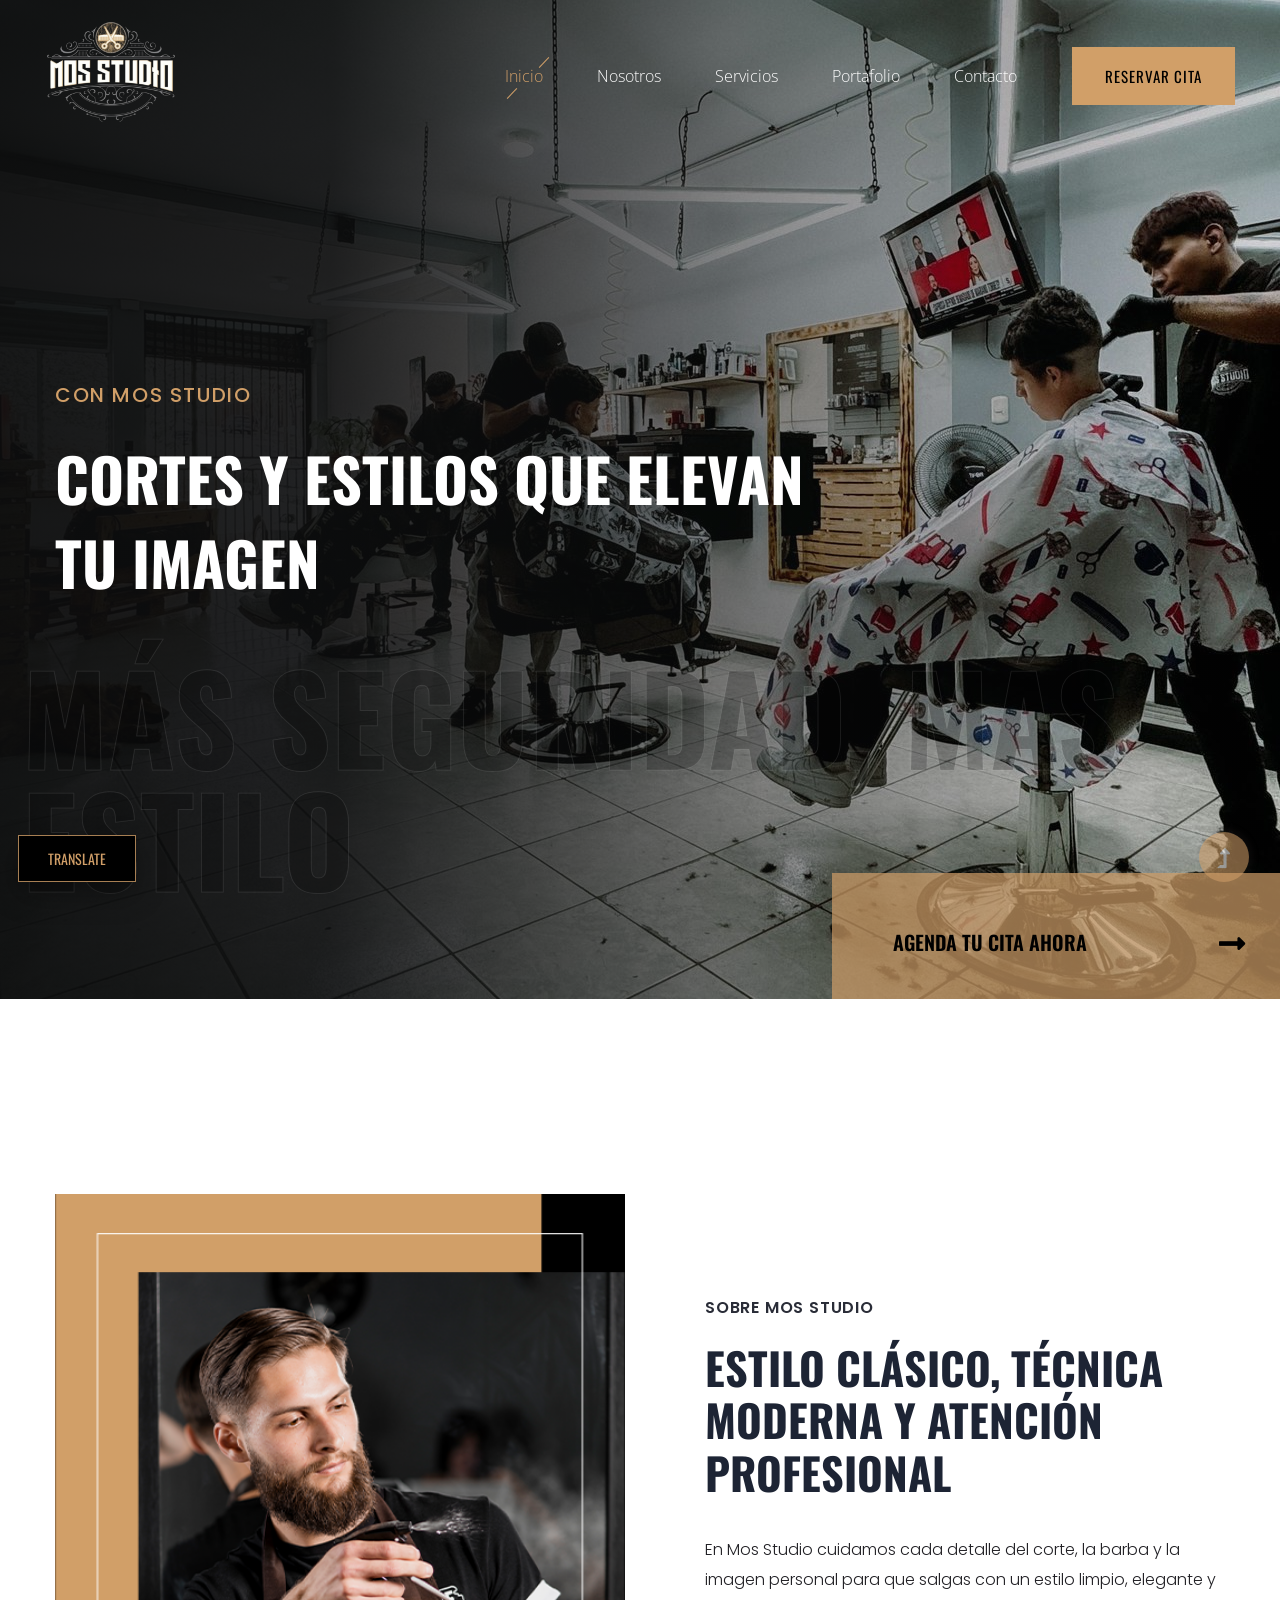
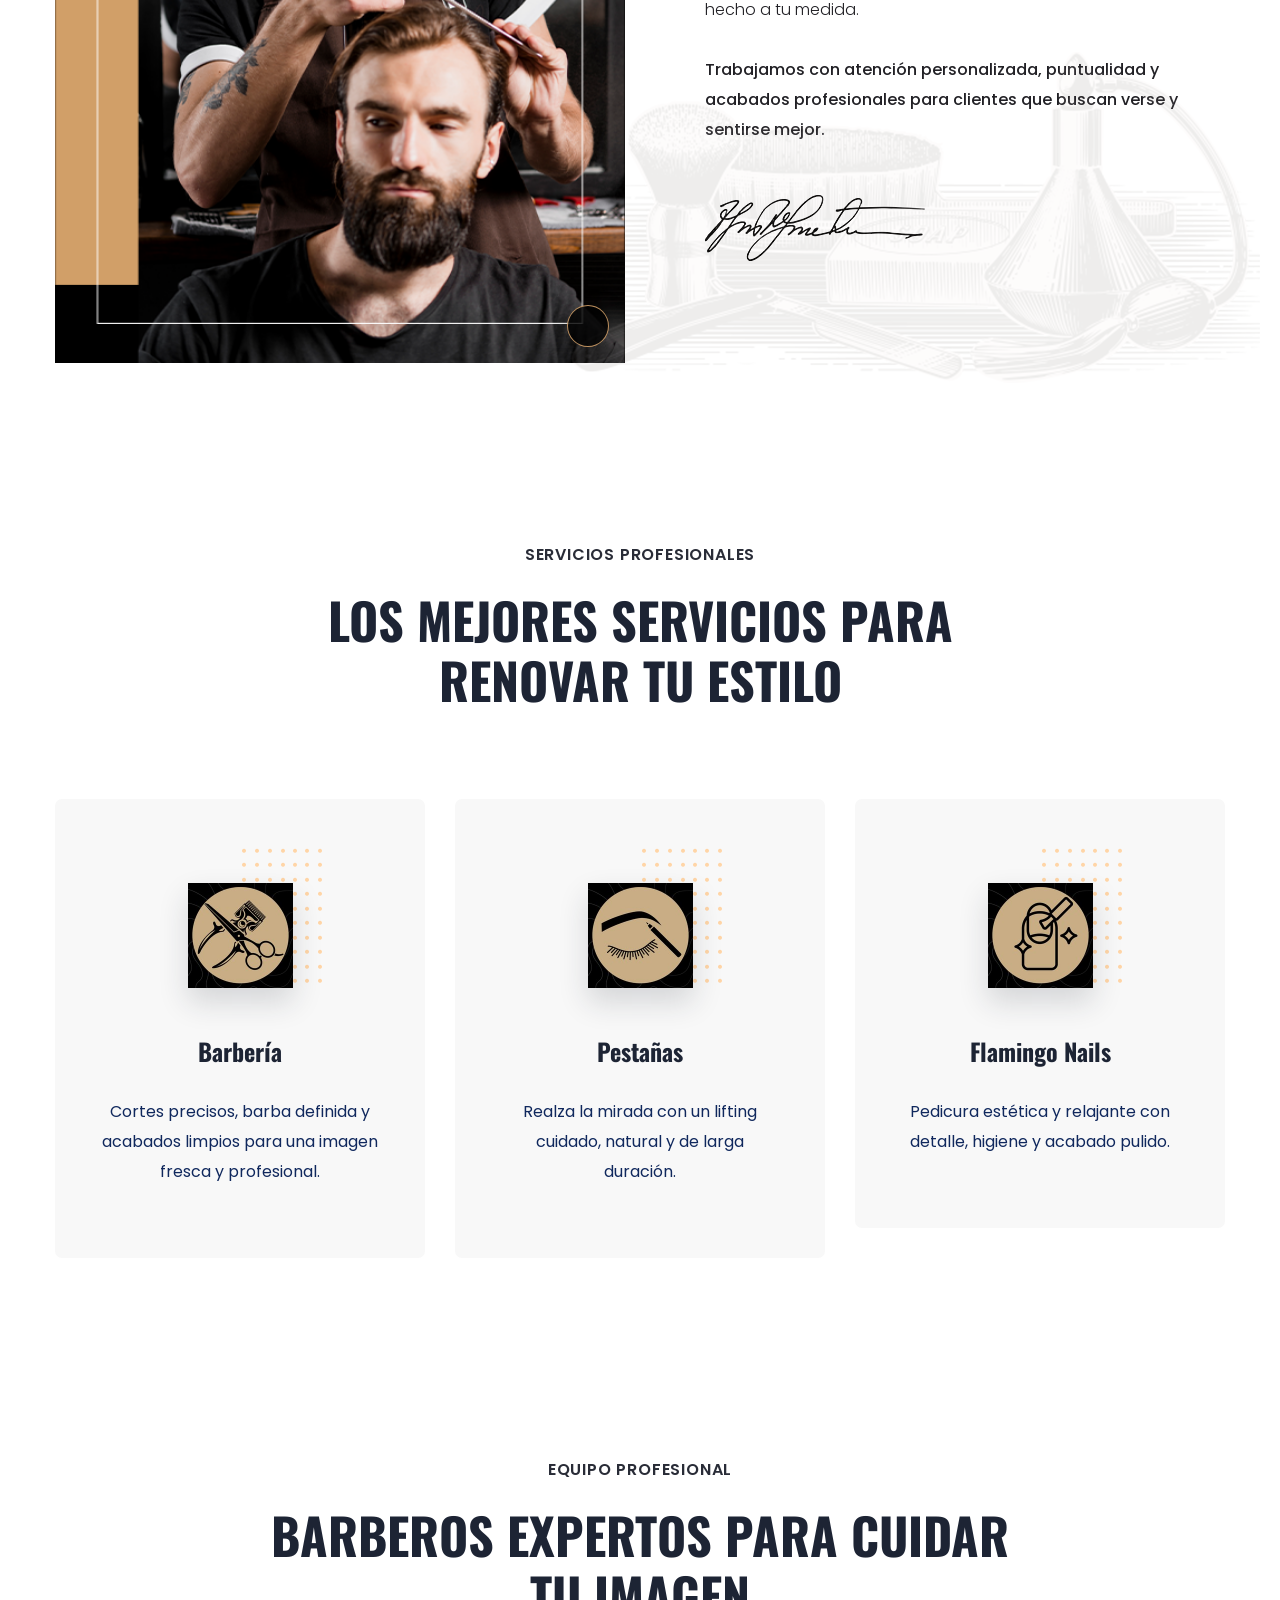
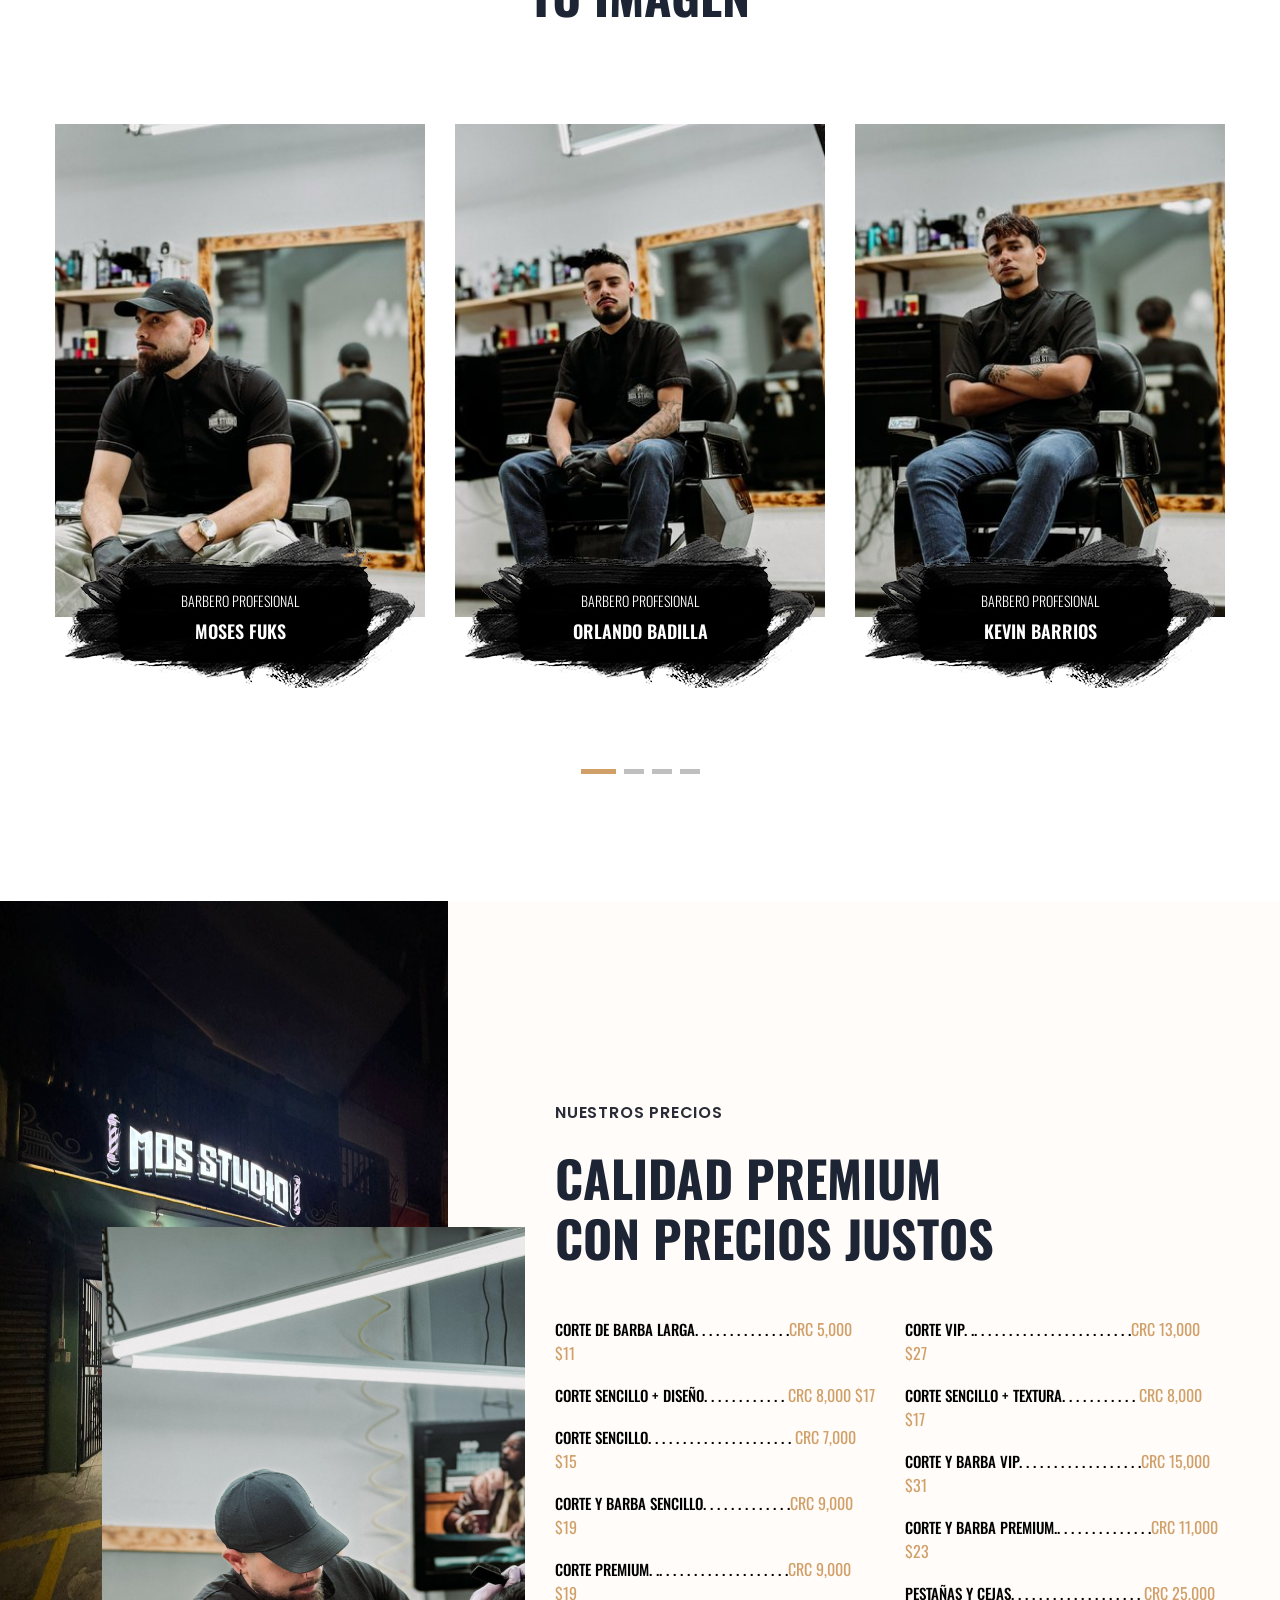
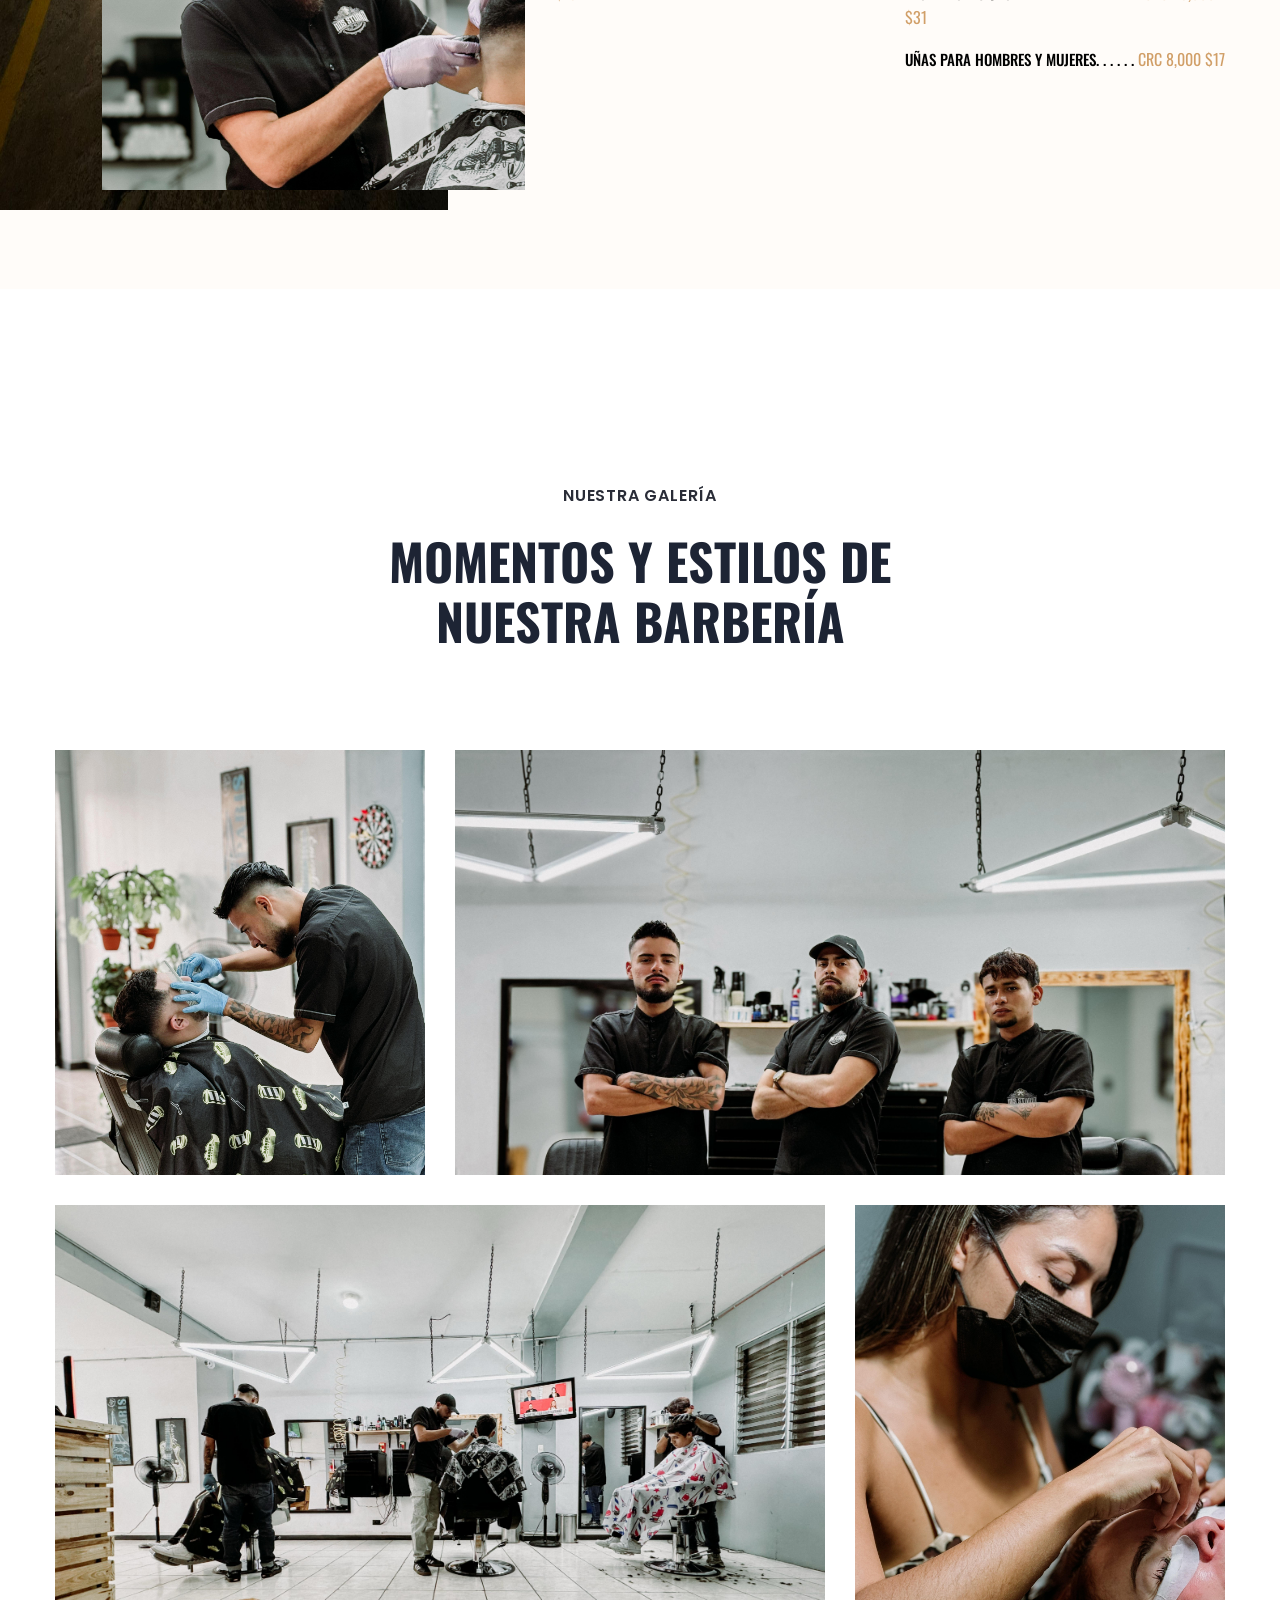
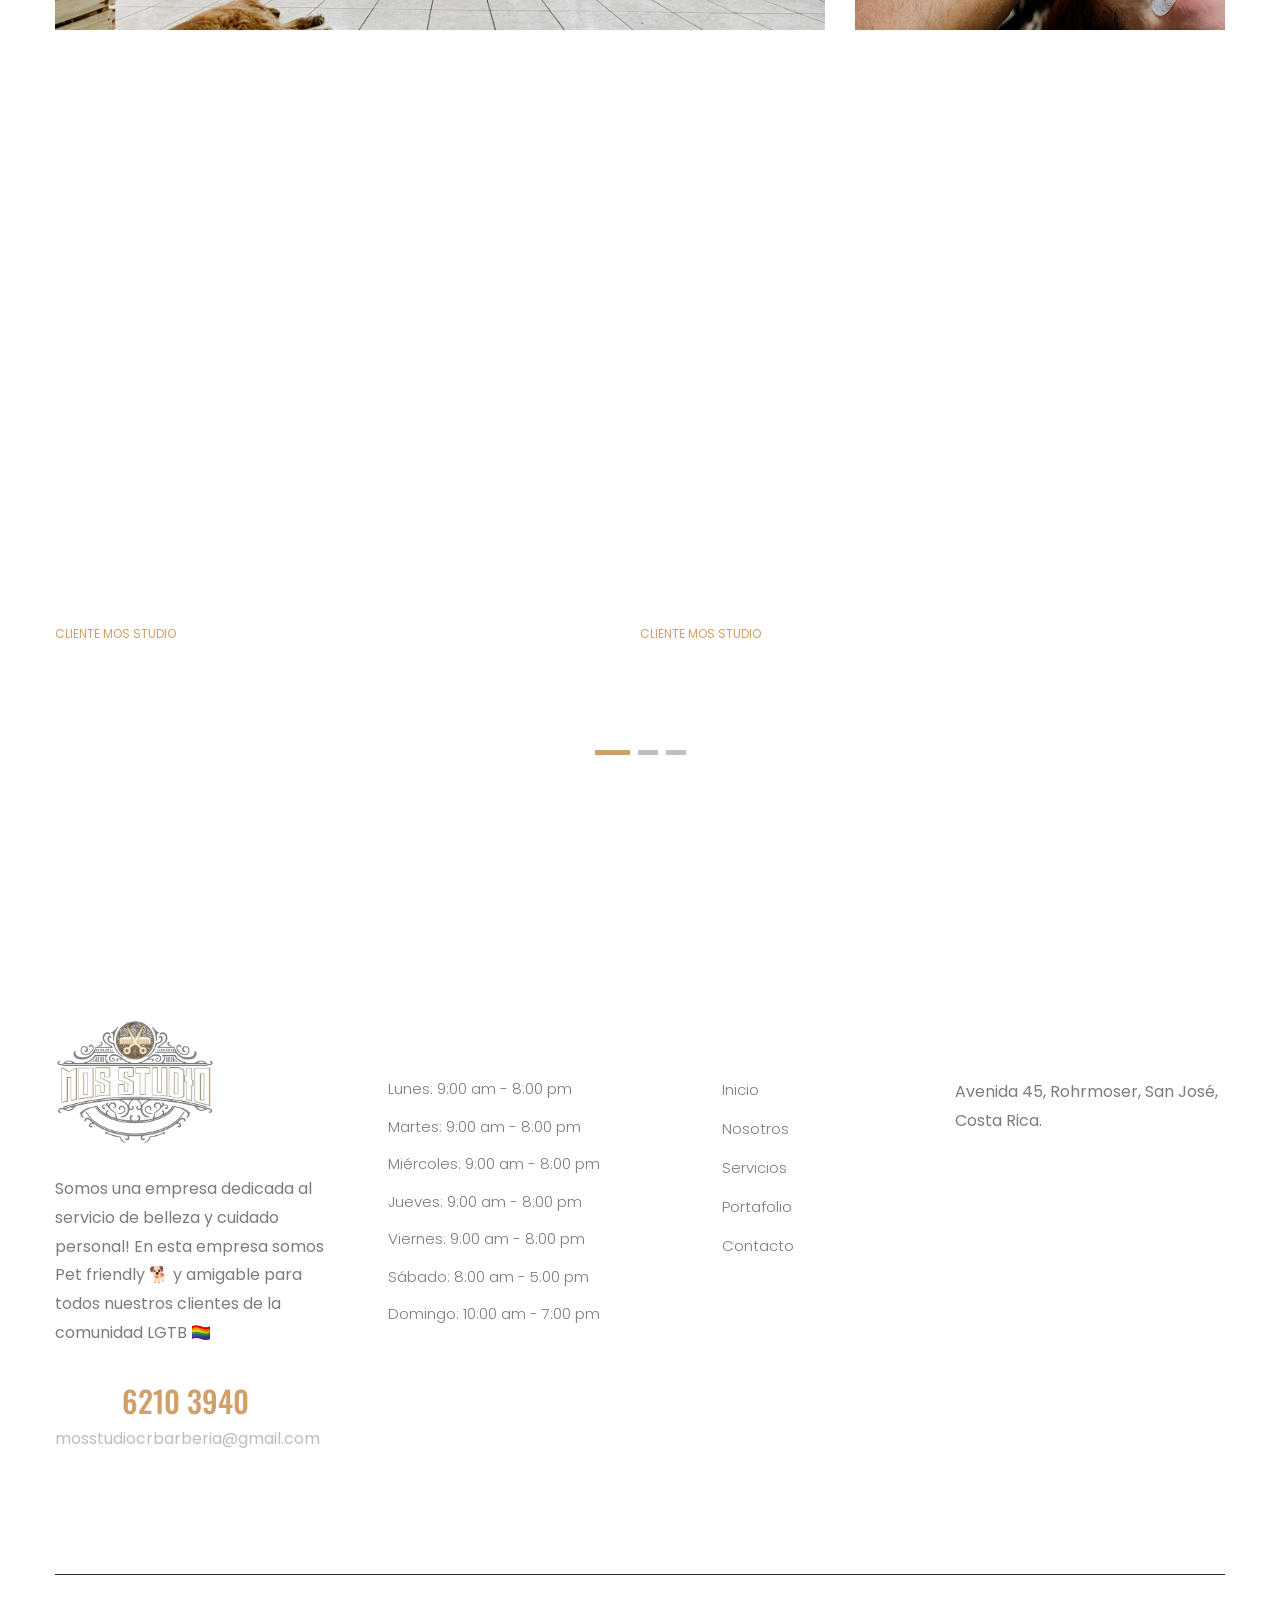
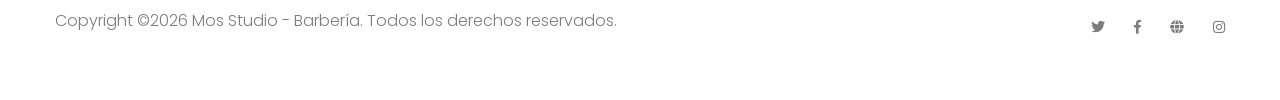
==== commit 3589552e: "Add individual service pages" ====
--- a/index.html
+++ b/index.html
@@ -180,7 +180,7 @@
                                 <img class="mos-service-icon-img" src="assets/img/services/servicio-corte-barba.jpg" alt="Icono de corte de cabello y barba" loading="lazy" decoding="async">
                             </div> 
                             <div class="service-cap">
-                                <h4><a href="#">Barbería</a></h4>
+                                <h4><a href="barberia.html">Barbería</a></h4>
                                 <p>Cortes precisos, barba definida y acabados limpios para una imagen fresca y profesional.</p>
                             </div>
                         </div>
@@ -191,7 +191,7 @@
                                 <img class="mos-service-icon-img" src="assets/img/services/servicio-lifting-pestanas.jpg" alt="Icono de lifting de pestañas" loading="lazy" decoding="async">
                             </div> 
                             <div class="service-cap">
-                                <h4><a href="#">Pestañas</a></h4>
+                                <h4><a href="pestanas.html">Pestañas</a></h4>
                                 <p>Realza la mirada con un lifting cuidado, natural y de larga duración.</p>
                             </div>
                         </div>
@@ -202,7 +202,7 @@
                                 <img class="mos-service-icon-img" src="assets/img/services/servicio-pedicura-flamingo.jpg" alt="Icono de pedicura Flamingo Nails" loading="lazy" decoding="async">
                             </div> 
                             <div class="service-cap">
-                                <h4><a href="#">Flamingo Nails</a></h4>
+                                <h4><a href="nails.html">Flamingo Nails</a></h4>
                                 <p>Pedicura estética y relajante con detalle, higiene y acabado pulido.</p>
                             </div>
                         </div>
--- a/assets/css/mos-brand.css
+++ b/assets/css/mos-brand.css
@@ -285,3 +285,109 @@
     width: 112px;
   }
 }
+
+@media (min-width: 992px) and (max-width: 1199px) {
+  .best-pricing .pricing-img .pricing-img2 {
+    display: block;
+    left: 8%;
+    width: 33%;
+  }
+}
+
+@media (max-width: 767px) {
+  .best-pricing .container {
+    display: none;
+  }
+}
+
+.mos-service-detail {
+  padding: 88px 0 104px;
+  background: #fffcf9;
+}
+
+.mos-service-detail__header {
+  max-width: 760px;
+  margin: 0 auto 42px;
+  text-align: center;
+}
+
+.mos-service-detail__eyebrow {
+  display: block;
+  margin-bottom: 10px;
+  color: #d19f68;
+  font-family: "Oswald", sans-serif;
+  font-size: 16px;
+  text-transform: uppercase;
+}
+
+.mos-service-detail__title {
+  margin-bottom: 16px;
+  color: #1d2434;
+  font-size: 42px;
+  line-height: 1.2;
+  text-transform: uppercase;
+}
+
+.mos-service-detail__description {
+  max-width: 680px;
+  margin: 0 auto;
+  color: #10285d;
+  line-height: 1.8;
+}
+
+.mos-service-price-list {
+  max-width: 860px;
+  margin: 0 auto;
+  padding: 0;
+  border-top: 1px solid #e7e0d8;
+}
+
+.mos-service-price-list li {
+  display: flex;
+  align-items: center;
+  justify-content: space-between;
+  gap: 24px;
+  padding: 18px 4px;
+  border-bottom: 1px solid #e7e0d8;
+  color: #1d2434;
+  font-family: "Oswald", sans-serif;
+  font-size: 18px;
+  text-transform: uppercase;
+}
+
+.mos-service-price-list__amounts {
+  display: flex;
+  flex: 0 0 auto;
+  gap: 16px;
+  color: #d19f68;
+  white-space: nowrap;
+}
+
+.mos-service-price-list__amounts span:last-child {
+  color: #926538;
+}
+
+@media (max-width: 767px) {
+  .mos-service-detail {
+    padding: 64px 0 78px;
+  }
+
+  .mos-service-detail__header {
+    margin-bottom: 28px;
+  }
+
+  .mos-service-detail__title {
+    font-size: 34px;
+  }
+
+  .mos-service-price-list li {
+    gap: 12px;
+    padding: 16px 0;
+    font-size: 15px;
+  }
+
+  .mos-service-price-list__amounts {
+    gap: 8px;
+    font-size: 14px;
+  }
+}
